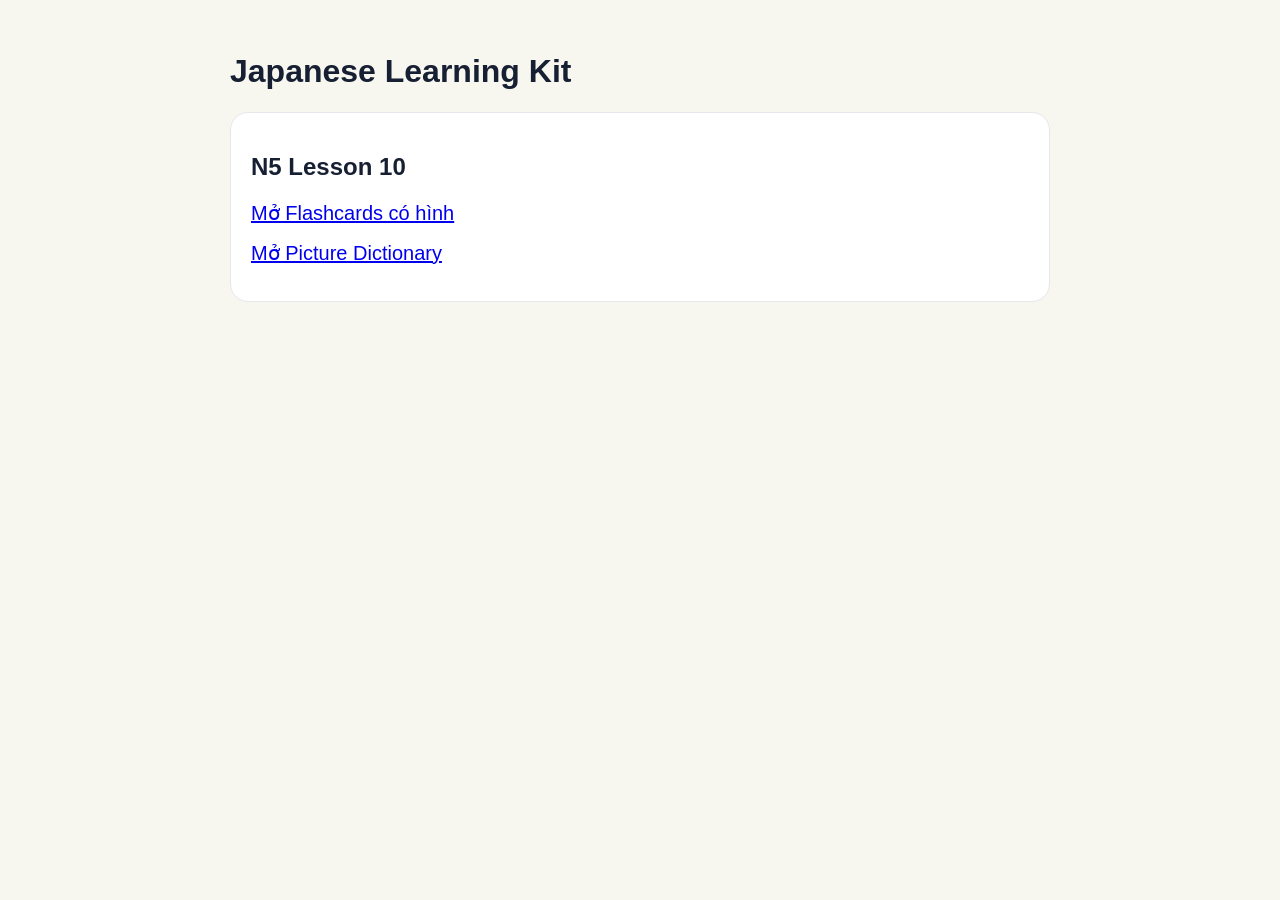
==== index.html @ 524950bf "N5-Lession 10" ====
<!doctype html><html lang="vi"><head><meta charset="utf-8"><meta name="viewport" content="width=device-width, initial-scale=1"><title>Japanese Learning Kit</title><style>body{font-family:-apple-system,BlinkMacSystemFont,"Hiragino Sans",sans-serif;background:#f7f6ef;margin:0;color:#172033}.wrap{max-width:820px;margin:0 auto;padding:32px}.card{background:#fff;border:1px solid #e4e7ec;border-radius:18px;padding:20px;margin:12px 0}a{font-size:20px}</style></head><body><main class="wrap"><h1>Japanese Learning Kit</h1><div class="card"><h2>N5 Lesson 10</h2><p><a href="lessons/lesson10/flashcards.html">Mở Flashcards có hình</a></p><p><a href="lessons/lesson10/picture_dictionary.html">Mở Picture Dictionary</a></p></div></main></body></html>
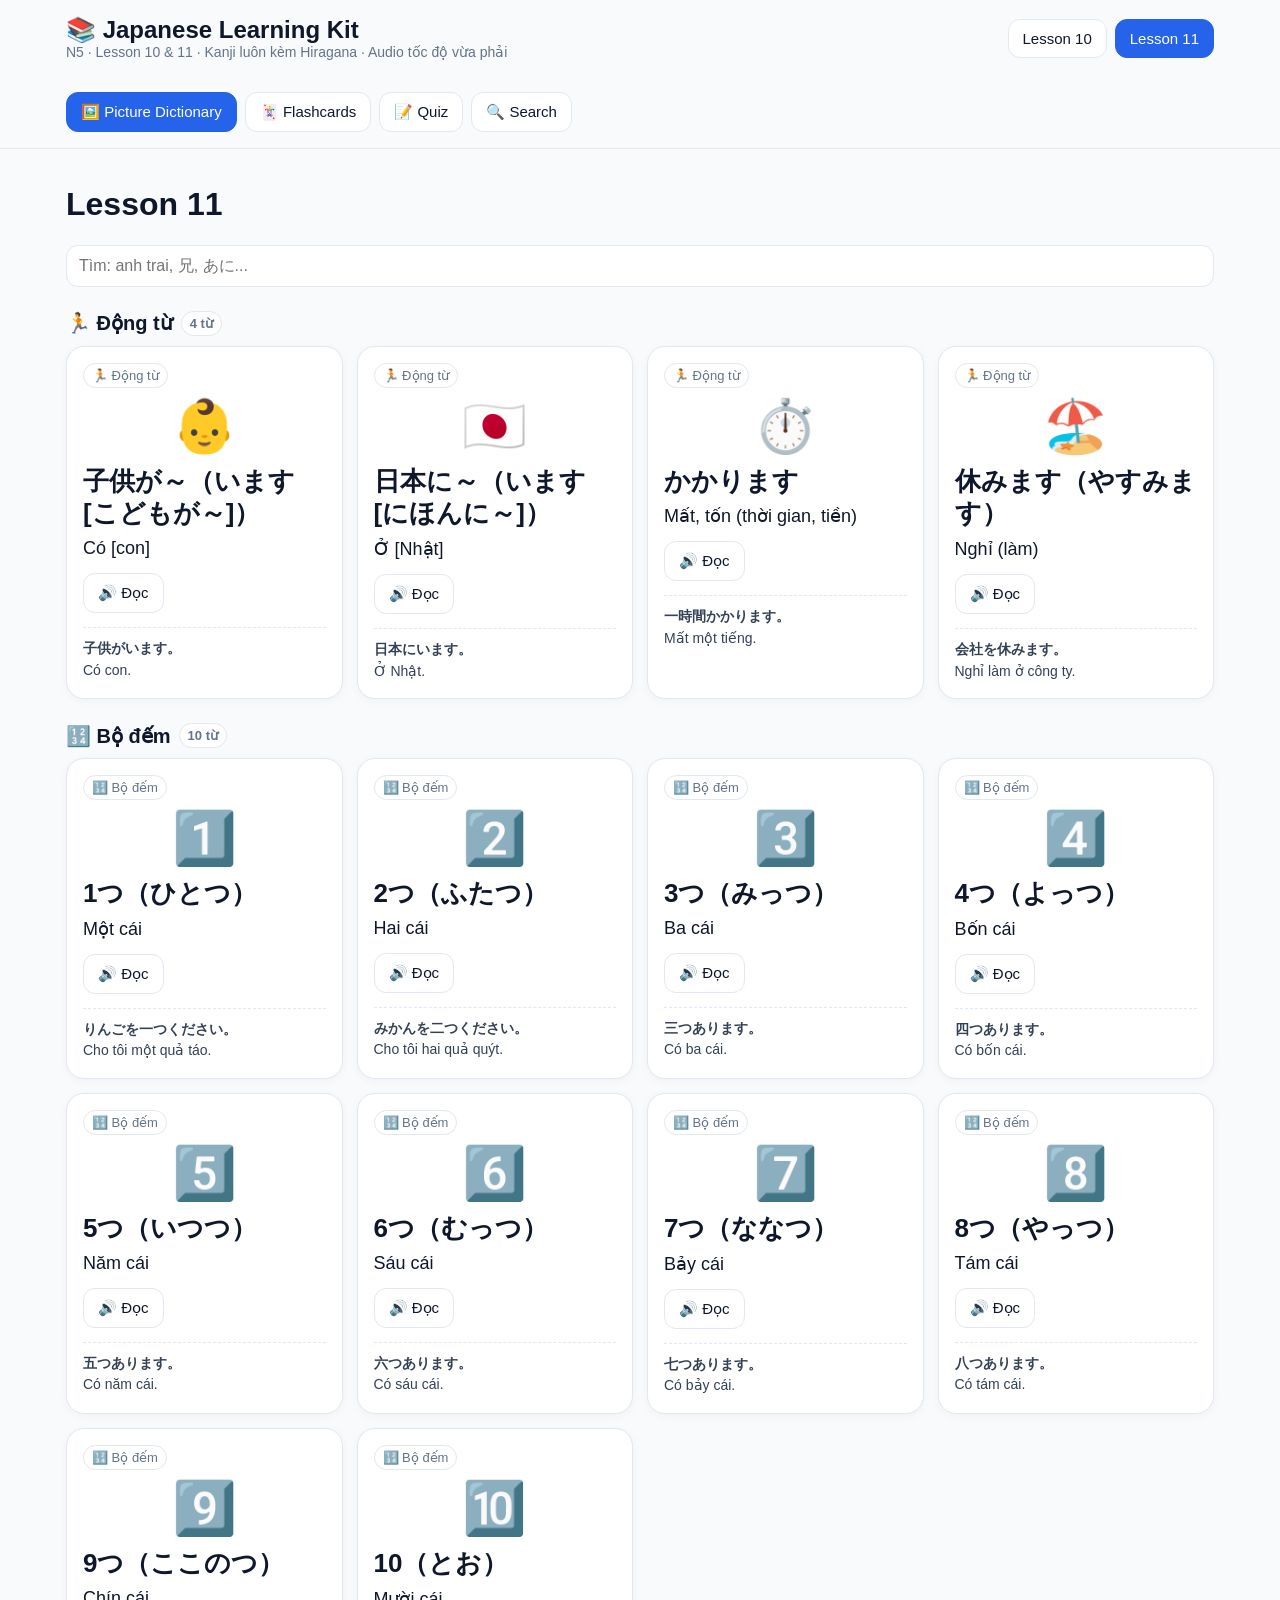
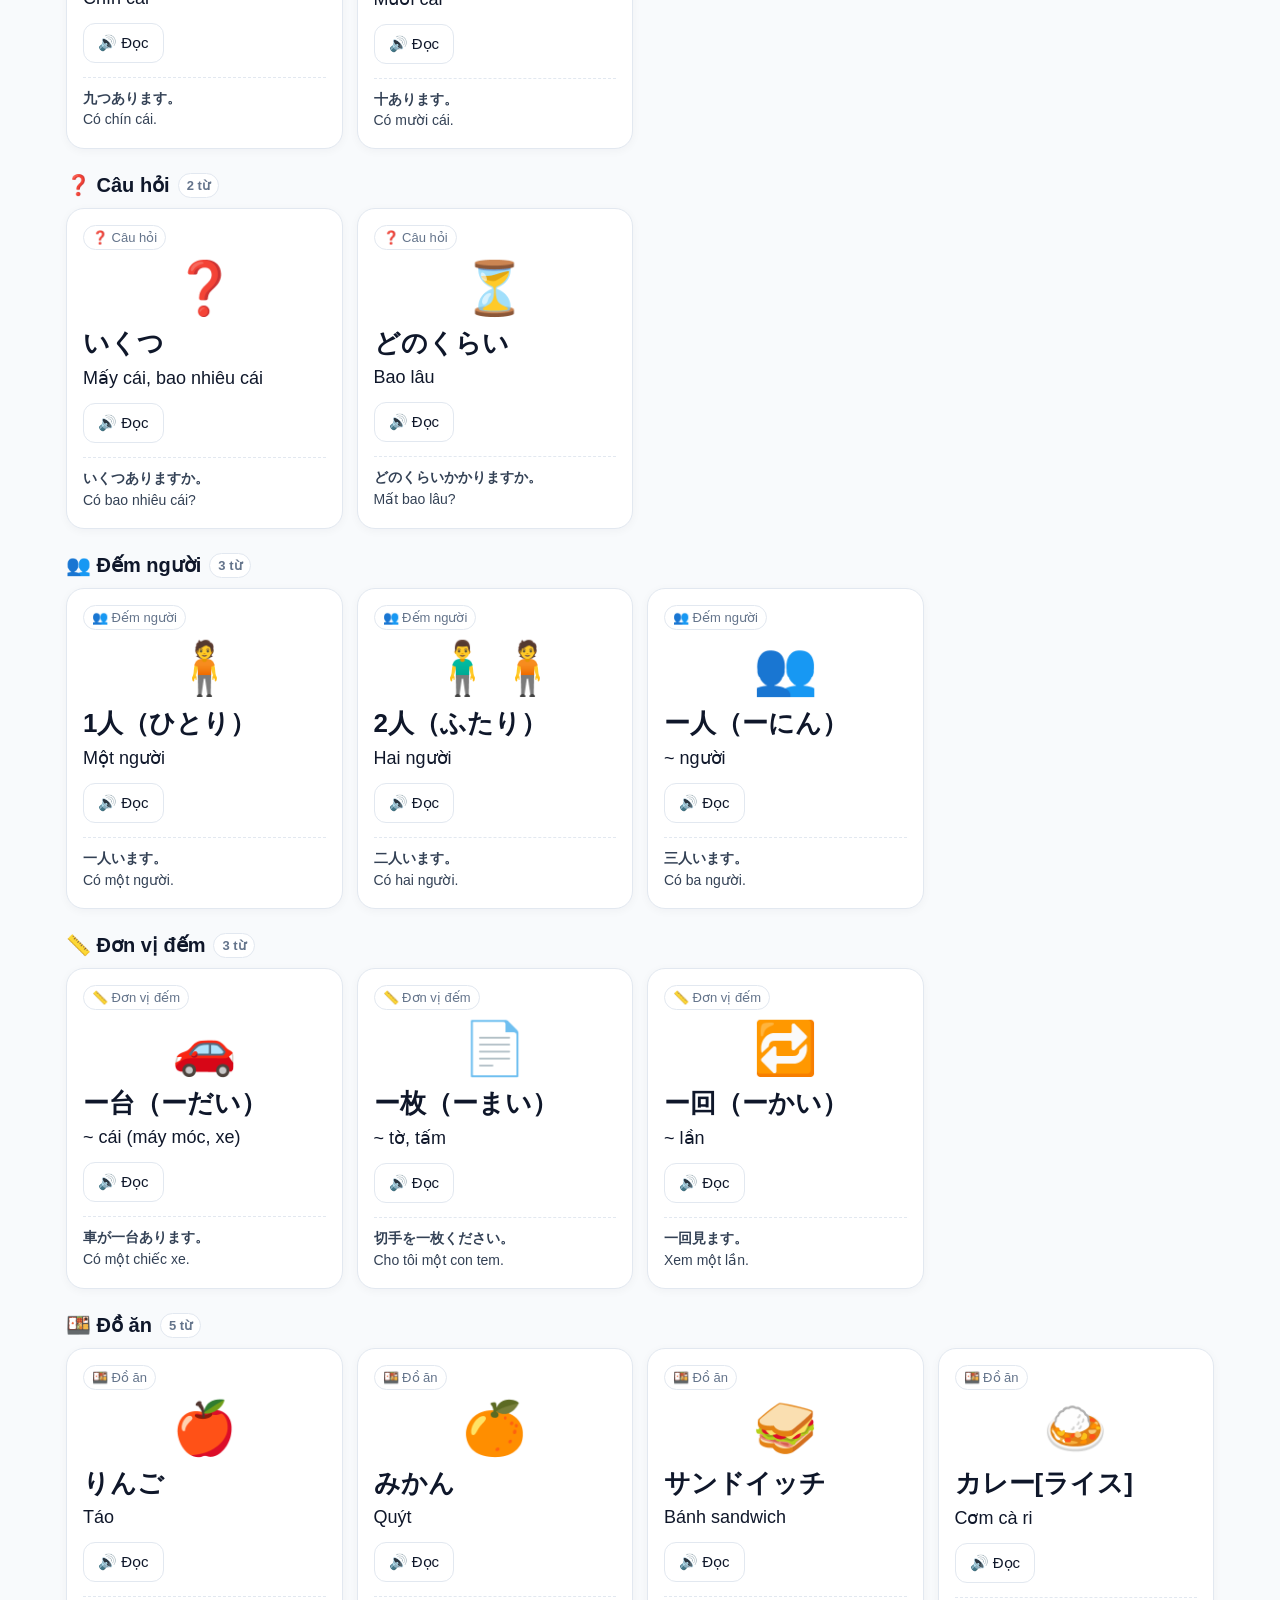
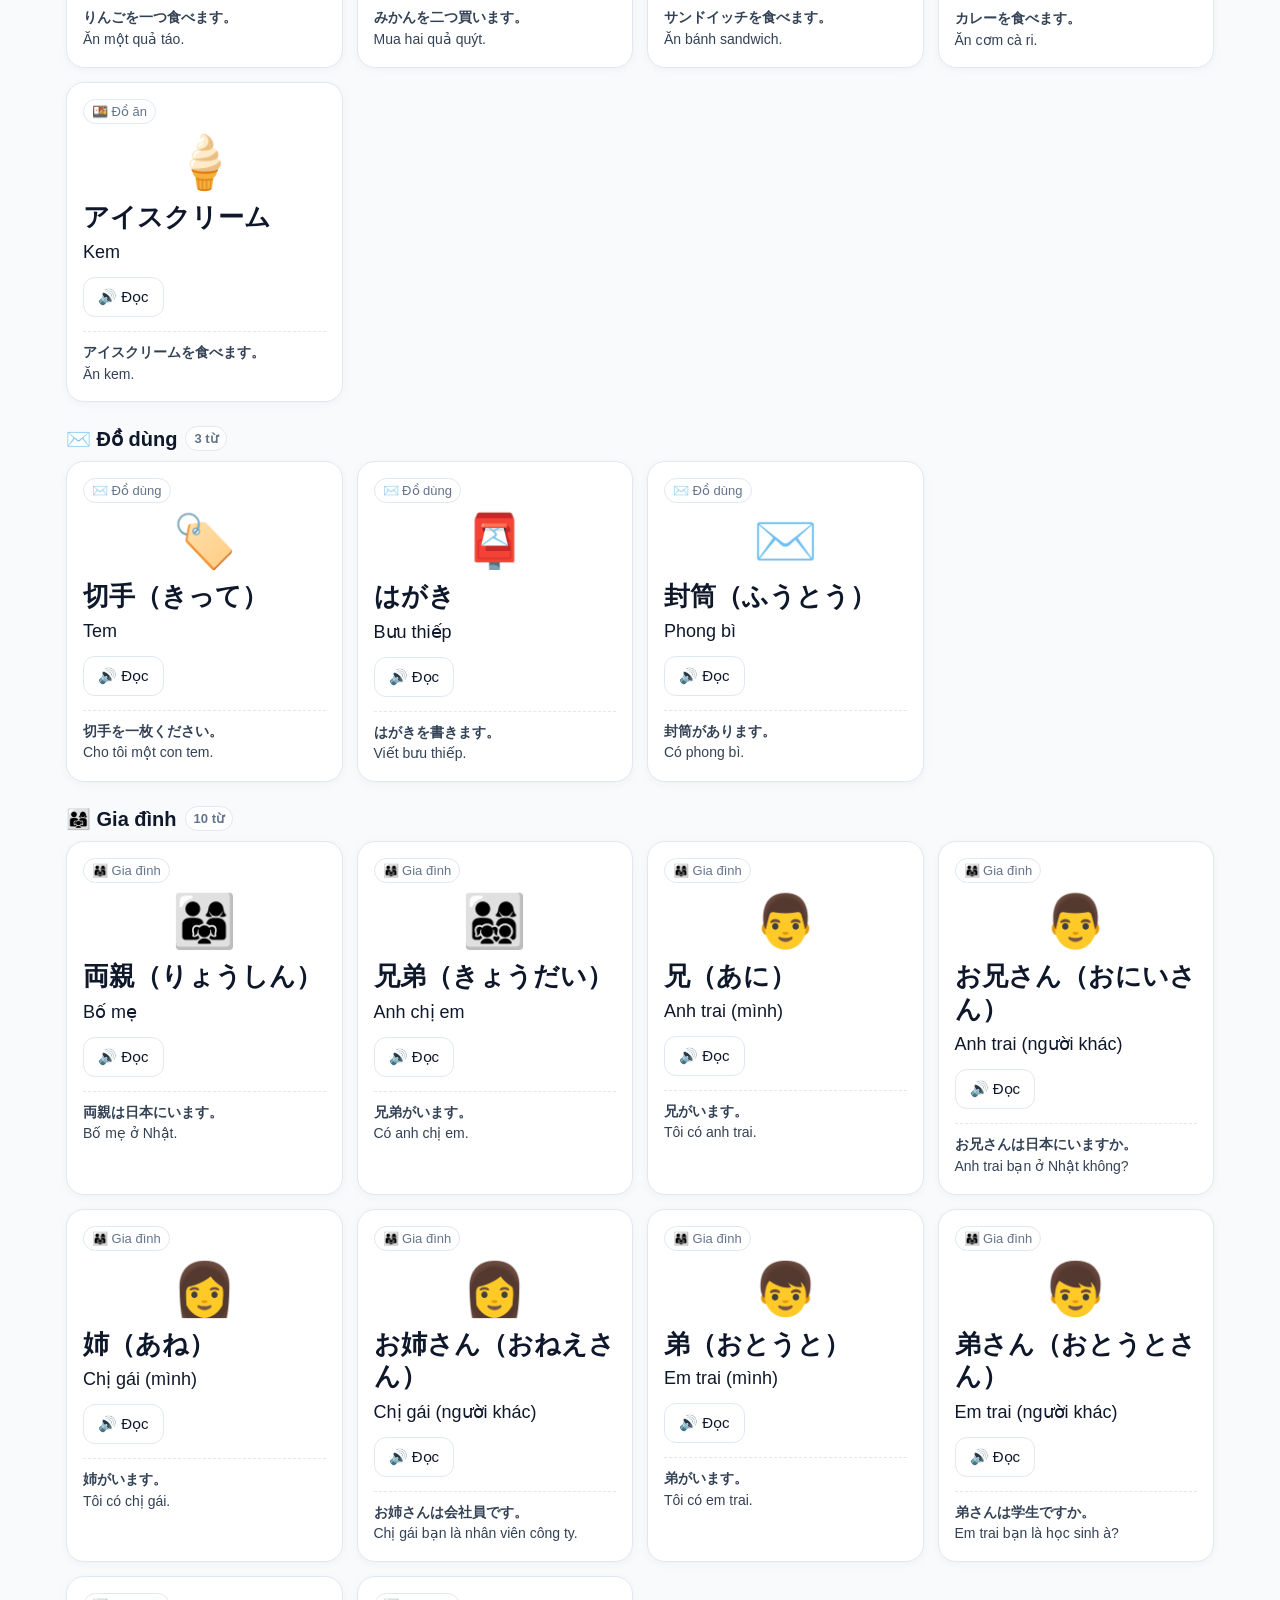
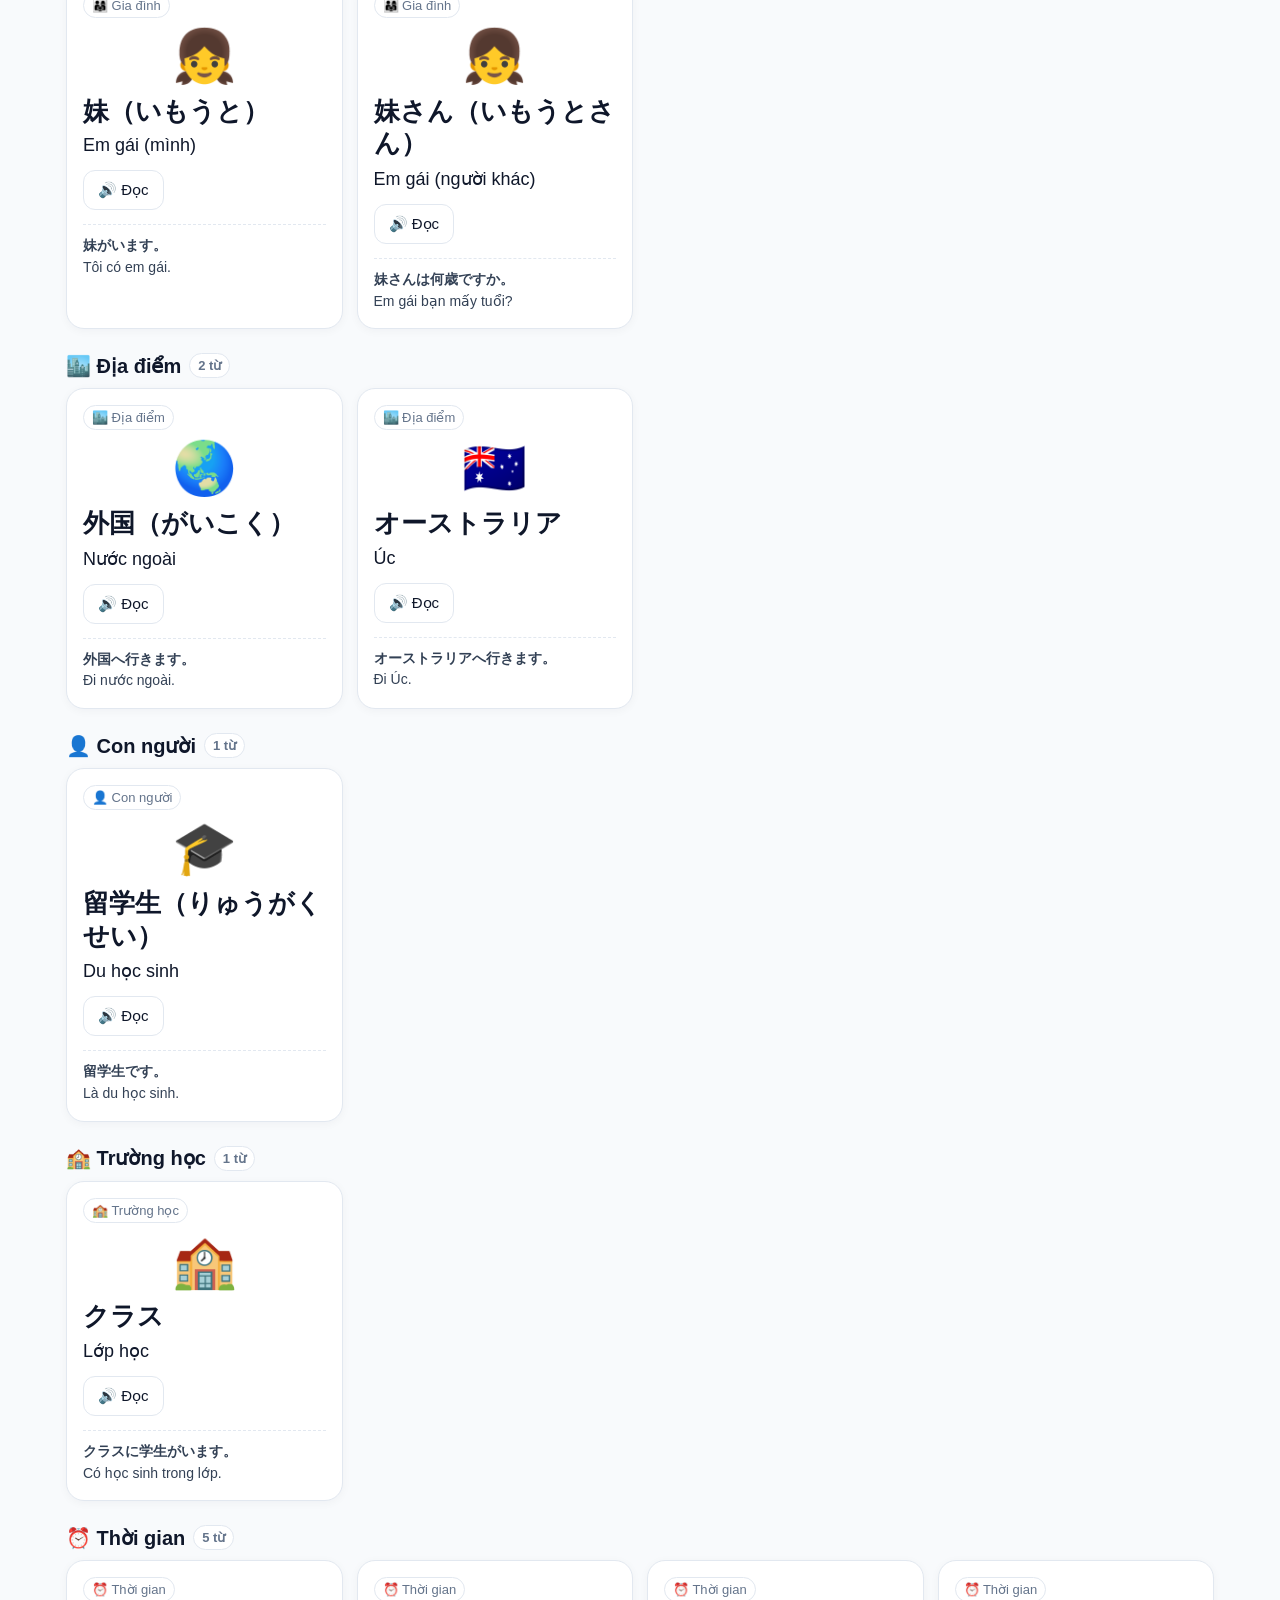
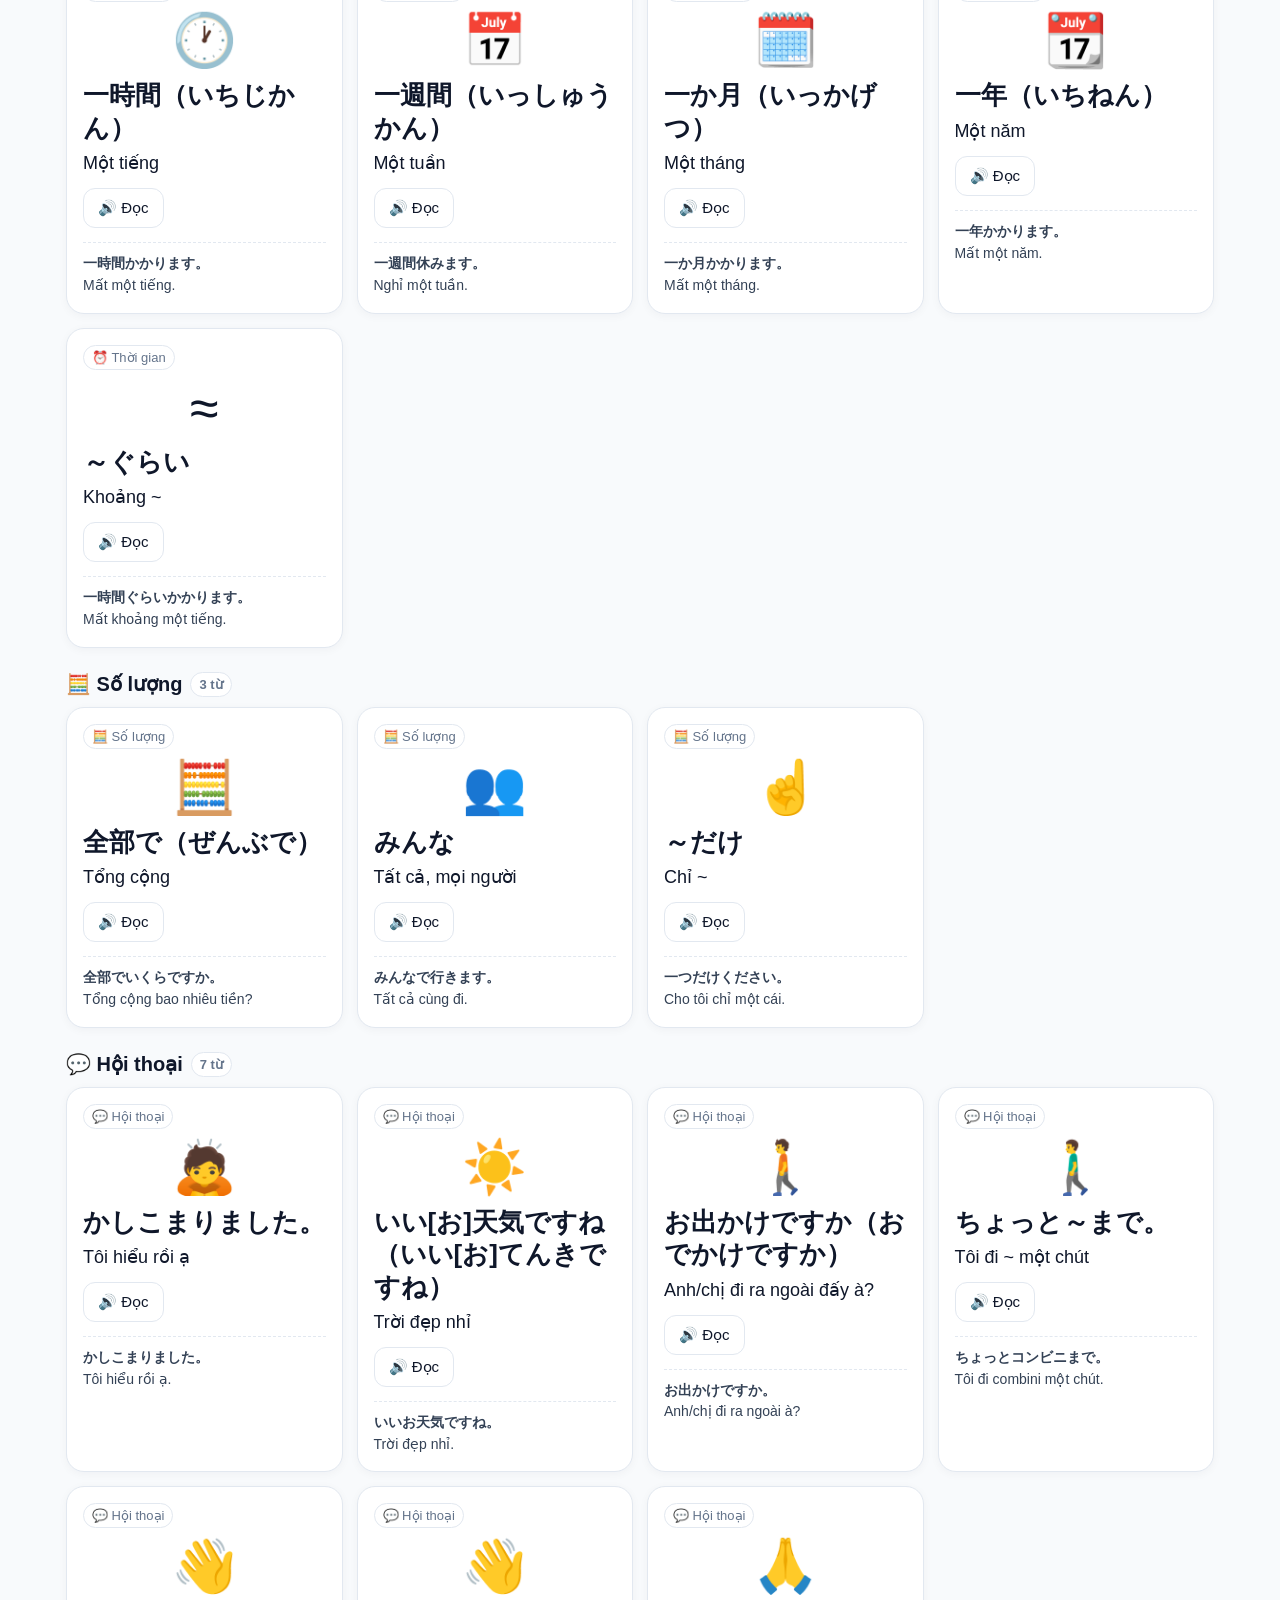
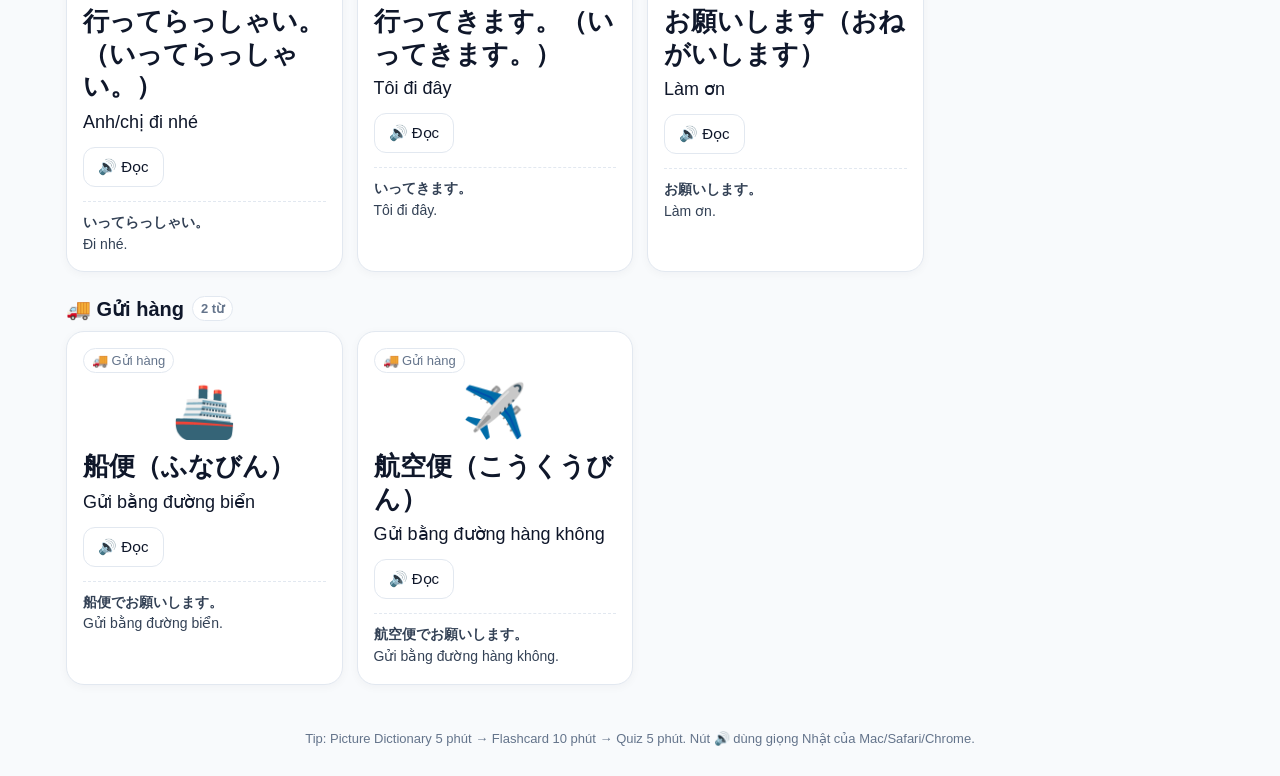
==== commit b2bca231: "N5-Lession 11" ====
--- a/index.html
+++ b/index.html
@@ -1 +1 @@
-<!doctype html><html lang="vi"><head><meta charset="utf-8"><meta name="viewport" content="width=device-width, initial-scale=1"><title>Japanese Learning Kit</title><style>body{font-family:-apple-system,BlinkMacSystemFont,"Hiragino Sans",sans-serif;background:#f7f6ef;margin:0;color:#172033}.wrap{max-width:820px;margin:0 auto;padding:32px}.card{background:#fff;border:1px solid #e4e7ec;border-radius:18px;padding:20px;margin:12px 0}a{font-size:20px}</style></head><body><main class="wrap"><h1>Japanese Learning Kit</h1><div class="card"><h2>N5 Lesson 10</h2><p><a href="lessons/lesson10/flashcards.html">Mở Flashcards có hình</a></p><p><a href="lessons/lesson10/picture_dictionary.html">Mở Picture Dictionary</a></p></div></main></body></html>+<!doctype html><html lang="vi"><head><meta charset="utf-8"><meta name="viewport" content="width=device-width,initial-scale=1"><title>Japanese Learning Kit</title><link rel="stylesheet" href="assets/app.css"></head><body><header><div class="wrap top"><div><div class="brand">📚 Japanese Learning Kit</div><div class="sub">N5 · Lesson 10 & 11 · Kanji luôn kèm Hiragana · Audio tốc độ vừa phải</div></div><nav class="nav"><button data-lesson="10">Lesson 10</button><button data-lesson="11" class="active">Lesson 11</button></nav></div><div class="wrap nav"><button data-mode="picture" class="active">🖼️ Picture Dictionary</button><button data-mode="flash">🃏 Flashcards</button><button data-mode="quiz">📝 Quiz</button><button data-mode="search">🔍 Search</button></div></header><main class="wrap"><h1 id="title">Lesson 11</h1><div id="app"></div></main><footer>Tip: Picture Dictionary 5 phút → Flashcard 10 phút → Quiz 5 phút. Nút 🔊 dùng giọng Nhật của Mac/Safari/Chrome.</footer><script src="data/lessons.js"></script><script src="assets/app.js"></script></body></html>
--- a/assets/app.css
+++ b/assets/app.css
@@ -0,0 +1 @@
+:root{--bg:#f8fafc;--card:#fff;--text:#0f172a;--muted:#64748b;--line:#e2e8f0;--accent:#2563eb;--good:#16a34a;--bad:#dc2626}*{box-sizing:border-box}body{margin:0;background:var(--bg);color:var(--text);font-family:-apple-system,BlinkMacSystemFont,"Segoe UI","Hiragino Sans","Yu Gothic",Meiryo,sans-serif}header{position:sticky;top:0;z-index:10;background:rgba(248,250,252,.94);backdrop-filter:blur(10px);border-bottom:1px solid var(--line)}.wrap{max-width:1180px;margin:0 auto;padding:16px}.top{display:flex;gap:12px;align-items:center;justify-content:space-between;flex-wrap:wrap}.brand{font-weight:800;font-size:24px}.sub{color:var(--muted);font-size:14px}.nav{display:flex;gap:8px;flex-wrap:wrap}button,.btn{border:1px solid var(--line);background:var(--card);border-radius:12px;padding:10px 14px;font-size:15px;cursor:pointer;text-decoration:none;color:var(--text)}button.active,.btn.active{background:var(--accent);color:white;border-color:var(--accent)}.grid{display:grid;grid-template-columns:repeat(auto-fill,minmax(220px,1fr));gap:14px}.card{background:var(--card);border:1px solid var(--line);border-radius:18px;padding:16px;box-shadow:0 2px 10px rgba(15,23,42,.04)}.word{font-size:26px;font-weight:800;line-height:1.25}.meaning{font-size:18px;margin-top:8px}.icon{font-size:52px;text-align:center;margin:8px 0}.example{border-top:1px dashed var(--line);margin-top:12px;padding-top:10px;color:#334155;font-size:14px;line-height:1.55}.category-title{margin:24px 0 10px;font-size:20px;font-weight:800;display:flex;align-items:center;gap:8px}.controls{display:flex;gap:8px;flex-wrap:wrap;margin:14px 0}.search{flex:1;min-width:220px;border:1px solid var(--line);border-radius:12px;padding:11px 12px;font-size:16px}.flash{max-width:680px;margin:20px auto}.flash .icon{font-size:92px}.flash .word{font-size:42px;text-align:center}.flash .meaning{text-align:center;font-size:24px}.progress{height:10px;background:#e2e8f0;border-radius:999px;overflow:hidden}.bar{height:100%;background:var(--accent);width:0%}.quizbox{max-width:760px;margin:16px auto}.choices{display:grid;gap:10px}.choice{text-align:left}.choice.correct{border-color:var(--good);background:#dcfce7}.choice.wrong{border-color:var(--bad);background:#fee2e2}.badge{display:inline-flex;align-items:center;border:1px solid var(--line);padding:4px 8px;border-radius:999px;color:var(--muted);font-size:13px;background:white}footer{color:var(--muted);font-size:13px;text-align:center;padding:30px}@media(max-width:600px){.brand{font-size:20px}.word{font-size:23px}.wrap{padding:12px}.grid{grid-template-columns:1fr 1fr;gap:10px}.card{padding:12px}.icon{font-size:42px}.flash .word{font-size:34px}}
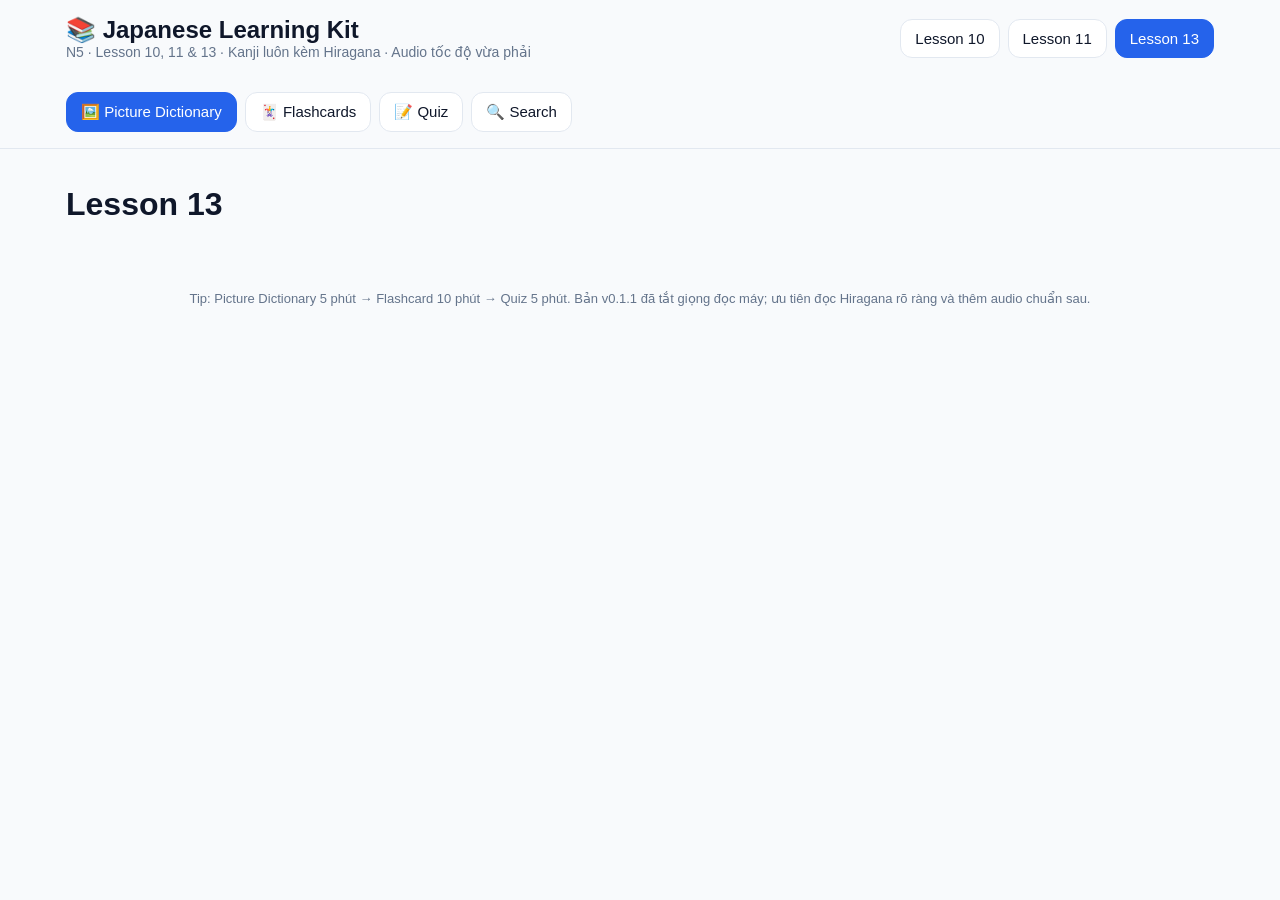
==== commit 505f5c83: "Les 13" ====
--- a/index.html
+++ b/index.html
@@ -1 +1 @@
-<!doctype html><html lang="vi"><head><meta charset="utf-8"><meta name="viewport" content="width=device-width,initial-scale=1"><title>Japanese Learning Kit</title><link rel="stylesheet" href="assets/app.css"></head><body><header><div class="wrap top"><div><div class="brand">📚 Japanese Learning Kit</div><div class="sub">N5 · Lesson 10 & 11 · Kanji luôn kèm Hiragana · Audio tốc độ vừa phải</div></div><nav class="nav"><button data-lesson="10">Lesson 10</button><button data-lesson="11" class="active">Lesson 11</button></nav></div><div class="wrap nav"><button data-mode="picture" class="active">🖼️ Picture Dictionary</button><button data-mode="flash">🃏 Flashcards</button><button data-mode="quiz">📝 Quiz</button><button data-mode="search">🔍 Search</button></div></header><main class="wrap"><h1 id="title">Lesson 11</h1><div id="app"></div></main><footer>Tip: Picture Dictionary 5 phút → Flashcard 10 phút → Quiz 5 phút. Nút 🔊 dùng giọng Nhật của Mac/Safari/Chrome.</footer><script src="data/lessons.js"></script><script src="assets/app.js"></script></body></html>+<!doctype html><html lang="vi"><head><meta charset="utf-8"><meta name="viewport" content="width=device-width,initial-scale=1"><title>Japanese Learning Kit</title><link rel="stylesheet" href="assets/app.css"></head><body><header><div class="wrap top"><div><div class="brand">📚 Japanese Learning Kit</div><div class="sub">N5 · Lesson 10, 11 & 13 · Kanji luôn kèm Hiragana · Audio tốc độ vừa phải</div></div><nav class="nav"><button data-lesson="10">Lesson 10</button><button data-lesson="11">Lesson 11</button><button data-lesson="13" class="active">Lesson 13</button></nav></div><div class="wrap nav"><button data-mode="picture" class="active">🖼️ Picture Dictionary</button><button data-mode="flash">🃏 Flashcards</button><button data-mode="quiz">📝 Quiz</button><button data-mode="search">🔍 Search</button></div></header><main class="wrap"><h1 id="title">Lesson 13</h1><div id="app"></div></main><footer>Tip: Picture Dictionary 5 phút → Flashcard 10 phút → Quiz 5 phút. Bản v0.1.1 đã tắt giọng đọc máy; ưu tiên đọc Hiragana rõ ràng và thêm audio chuẩn sau.</footer><script src="data/lessons.js"></script><script src="assets/app.js"></script></body></html>
--- a/assets/app.css
+++ b/assets/app.css
@@ -1 +1,2 @@
-:root{--bg:#f8fafc;--card:#fff;--text:#0f172a;--muted:#64748b;--line:#e2e8f0;--accent:#2563eb;--good:#16a34a;--bad:#dc2626}*{box-sizing:border-box}body{margin:0;background:var(--bg);color:var(--text);font-family:-apple-system,BlinkMacSystemFont,"Segoe UI","Hiragino Sans","Yu Gothic",Meiryo,sans-serif}header{position:sticky;top:0;z-index:10;background:rgba(248,250,252,.94);backdrop-filter:blur(10px);border-bottom:1px solid var(--line)}.wrap{max-width:1180px;margin:0 auto;padding:16px}.top{display:flex;gap:12px;align-items:center;justify-content:space-between;flex-wrap:wrap}.brand{font-weight:800;font-size:24px}.sub{color:var(--muted);font-size:14px}.nav{display:flex;gap:8px;flex-wrap:wrap}button,.btn{border:1px solid var(--line);background:var(--card);border-radius:12px;padding:10px 14px;font-size:15px;cursor:pointer;text-decoration:none;color:var(--text)}button.active,.btn.active{background:var(--accent);color:white;border-color:var(--accent)}.grid{display:grid;grid-template-columns:repeat(auto-fill,minmax(220px,1fr));gap:14px}.card{background:var(--card);border:1px solid var(--line);border-radius:18px;padding:16px;box-shadow:0 2px 10px rgba(15,23,42,.04)}.word{font-size:26px;font-weight:800;line-height:1.25}.meaning{font-size:18px;margin-top:8px}.icon{font-size:52px;text-align:center;margin:8px 0}.example{border-top:1px dashed var(--line);margin-top:12px;padding-top:10px;color:#334155;font-size:14px;line-height:1.55}.category-title{margin:24px 0 10px;font-size:20px;font-weight:800;display:flex;align-items:center;gap:8px}.controls{display:flex;gap:8px;flex-wrap:wrap;margin:14px 0}.search{flex:1;min-width:220px;border:1px solid var(--line);border-radius:12px;padding:11px 12px;font-size:16px}.flash{max-width:680px;margin:20px auto}.flash .icon{font-size:92px}.flash .word{font-size:42px;text-align:center}.flash .meaning{text-align:center;font-size:24px}.progress{height:10px;background:#e2e8f0;border-radius:999px;overflow:hidden}.bar{height:100%;background:var(--accent);width:0%}.quizbox{max-width:760px;margin:16px auto}.choices{display:grid;gap:10px}.choice{text-align:left}.choice.correct{border-color:var(--good);background:#dcfce7}.choice.wrong{border-color:var(--bad);background:#fee2e2}.badge{display:inline-flex;align-items:center;border:1px solid var(--line);padding:4px 8px;border-radius:999px;color:var(--muted);font-size:13px;background:white}footer{color:var(--muted);font-size:13px;text-align:center;padding:30px}@media(max-width:600px){.brand{font-size:20px}.word{font-size:23px}.wrap{padding:12px}.grid{grid-template-columns:1fr 1fr;gap:10px}.card{padding:12px}.icon{font-size:42px}.flash .word{font-size:34px}}+:root{--bg:#f8fafc;--card:#fff;--text:#0f172a;--muted:#64748b;--line:#e2e8f0;--accent:#2563eb;--good:#16a34a;--bad:#dc2626}*{box-sizing:border-box}body{margin:0;background:var(--bg);color:var(--text);font-family:-apple-system,BlinkMacSystemFont,"Segoe UI","Hiragino Sans","Yu Gothic",Meiryo,sans-serif}header{position:sticky;top:0;z-index:10;background:rgba(248,250,252,.94);backdrop-filter:blur(10px);border-bottom:1px solid var(--line)}.wrap{max-width:1180px;margin:0 auto;padding:16px}.top{display:flex;gap:12px;align-items:center;justify-content:space-between;flex-wrap:wrap}.brand{font-weight:800;font-size:24px}.sub{color:var(--muted);font-size:14px}.nav{display:flex;gap:8px;flex-wrap:wrap}button,.btn{border:1px solid var(--line);background:var(--card);border-radius:12px;padding:10px 14px;font-size:15px;cursor:pointer;text-decoration:none;color:var(--text)}button.active,.btn.active{background:var(--accent);color:white;border-color:var(--accent)}.grid{display:grid;grid-template-columns:repeat(auto-fill,minmax(220px,1fr));gap:14px}.card{background:var(--card);border:1px solid var(--line);border-radius:18px;padding:16px;box-shadow:0 2px 10px rgba(15,23,42,.04)}.word{font-size:26px;font-weight:800;line-height:1.25}.meaning{font-size:18px;margin-top:8px}.icon{font-size:52px;text-align:center;margin:8px 0}.example{border-top:1px dashed var(--line);margin-top:12px;padding-top:10px;color:#334155;font-size:14px;line-height:1.55}.category-title{margin:24px 0 10px;font-size:20px;font-weight:800;display:flex;align-items:center;gap:8px}.controls{display:flex;gap:8px;flex-wrap:wrap;margin:14px 0}.search{flex:1;min-width:220px;border:1px solid var(--line);border-radius:12px;padding:11px 12px;font-size:16px}.flash{max-width:680px;margin:20px auto}.flash .icon{font-size:92px}.flash .word{font-size:42px;text-align:center}.flash .meaning{text-align:center;font-size:24px}.progress{height:10px;background:#e2e8f0;border-radius:999px;overflow:hidden}.bar{height:100%;background:var(--accent);width:0%}.quizbox{max-width:760px;margin:16px auto}.choices{display:grid;gap:10px}.choice{text-align:left}.choice.correct{border-color:var(--good);background:#dcfce7}.choice.wrong{border-color:var(--bad);background:#fee2e2}.badge{display:inline-flex;align-items:center;border:1px solid var(--line);padding:4px 8px;border-radius:999px;color:var(--muted);font-size:13px;background:white}footer{color:var(--muted);font-size:13px;text-align:center;padding:30px}@media(max-width:600px){.brand{font-size:20px}.word{font-size:23px}.wrap{padding:12px}.grid{grid-template-columns:1fr 1fr;gap:10px}.card{padding:12px}.icon{font-size:42px}.flash .word{font-size:34px}}
+.note{background:#fff7ed;border:1px solid #fed7aa;border-radius:16px;padding:12px 14px;margin:12px 0;color:#7c2d12}.reading{font-size:1rem;color:#334155;font-weight:700}
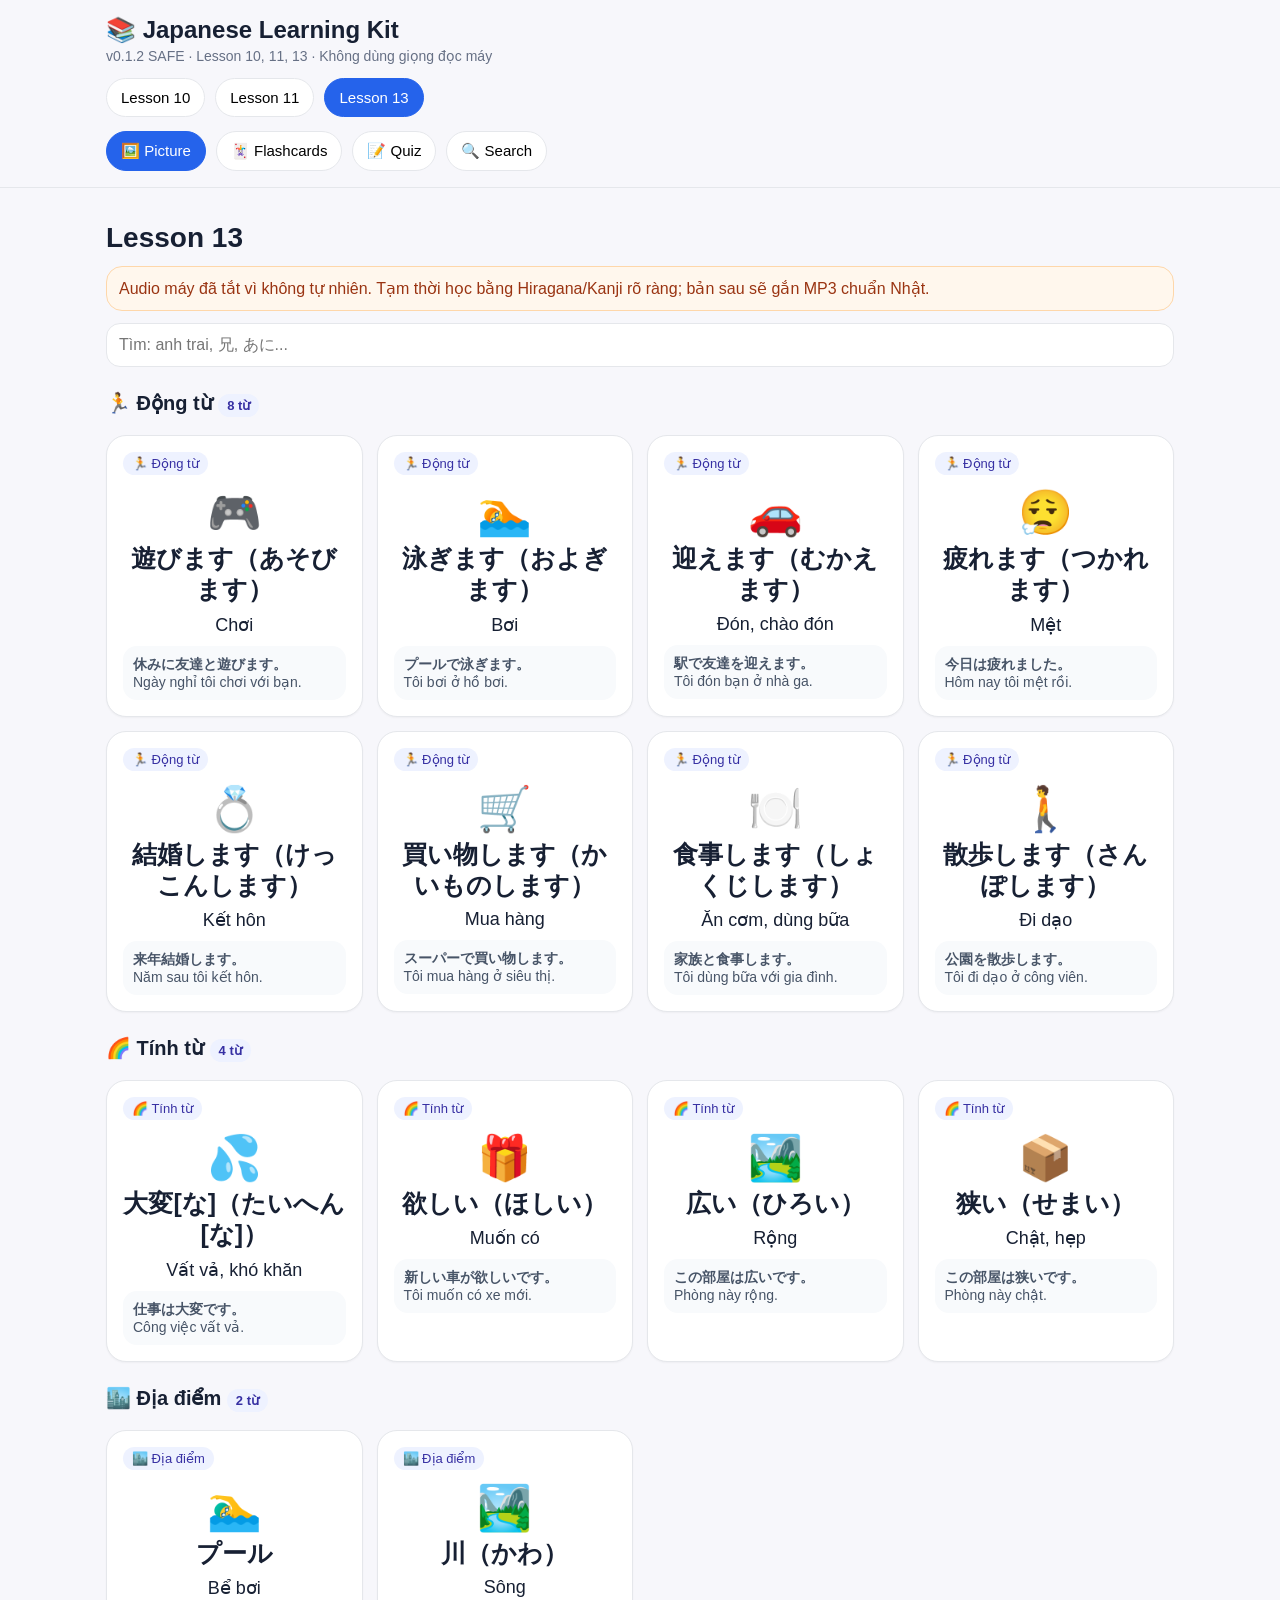
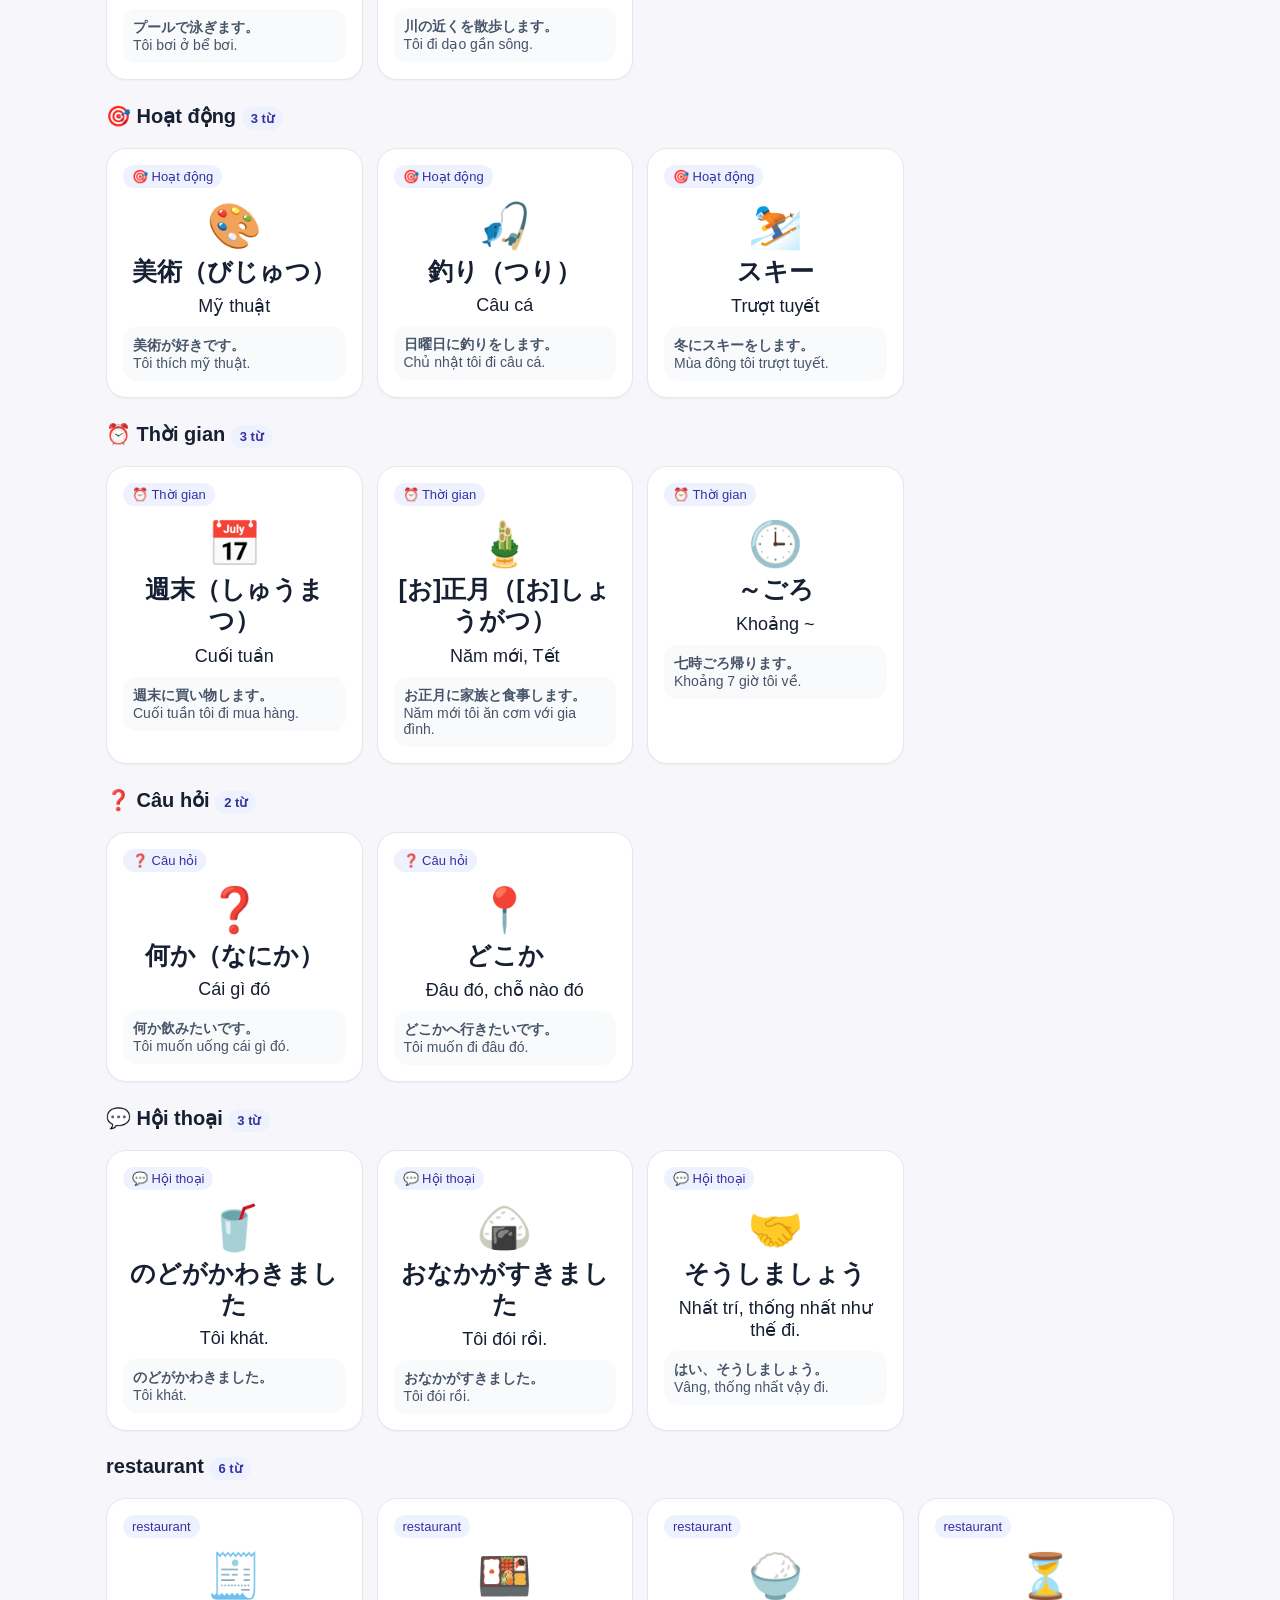
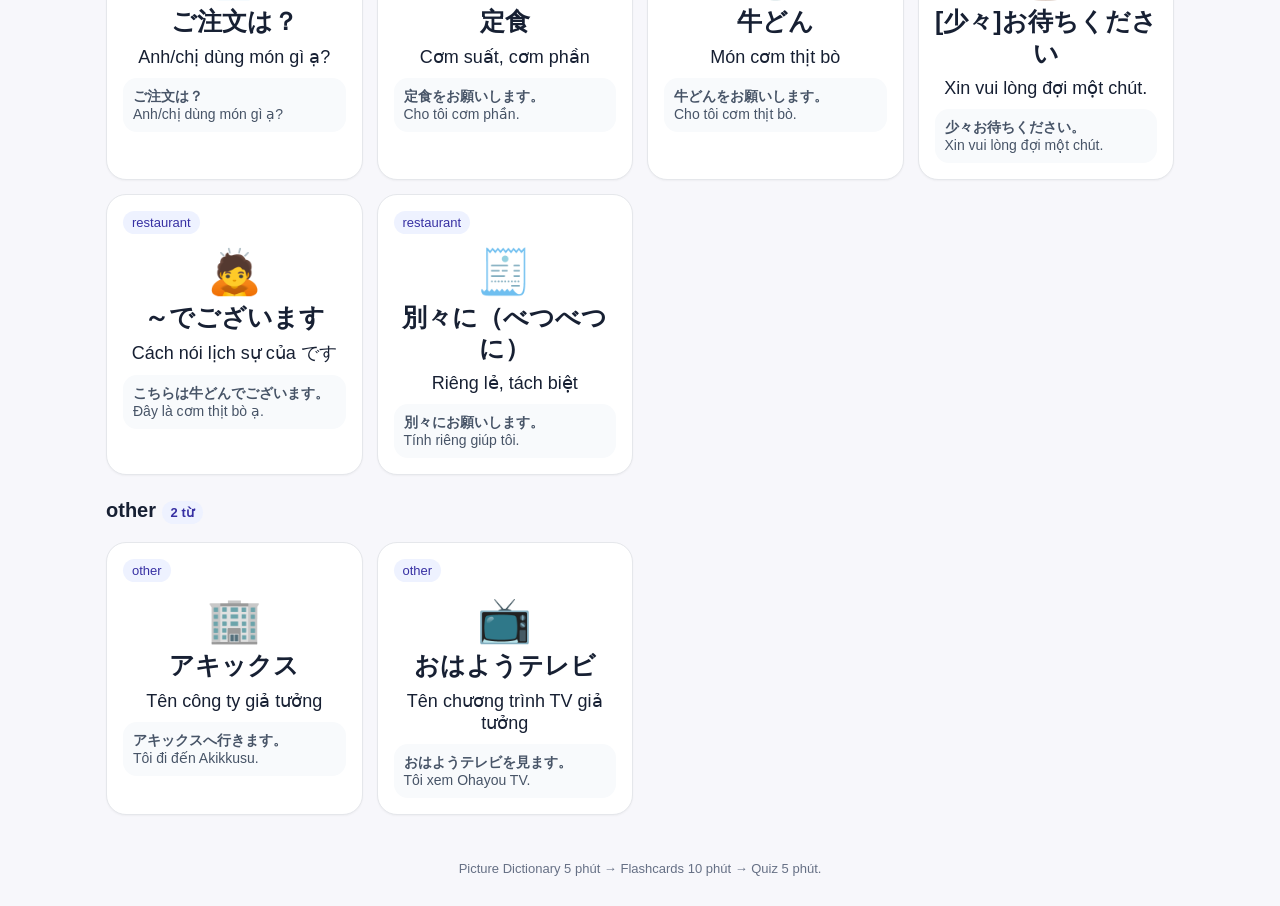
==== commit 42ceb548: "Les 13- Update" ====
--- a/index.html
+++ b/index.html
@@ -1 +1,37 @@
-<!doctype html><html lang="vi"><head><meta charset="utf-8"><meta name="viewport" content="width=device-width,initial-scale=1"><title>Japanese Learning Kit</title><link rel="stylesheet" href="assets/app.css"></head><body><header><div class="wrap top"><div><div class="brand">📚 Japanese Learning Kit</div><div class="sub">N5 · Lesson 10, 11 & 13 · Kanji luôn kèm Hiragana · Audio tốc độ vừa phải</div></div><nav class="nav"><button data-lesson="10">Lesson 10</button><button data-lesson="11">Lesson 11</button><button data-lesson="13" class="active">Lesson 13</button></nav></div><div class="wrap nav"><button data-mode="picture" class="active">🖼️ Picture Dictionary</button><button data-mode="flash">🃏 Flashcards</button><button data-mode="quiz">📝 Quiz</button><button data-mode="search">🔍 Search</button></div></header><main class="wrap"><h1 id="title">Lesson 13</h1><div id="app"></div></main><footer>Tip: Picture Dictionary 5 phút → Flashcard 10 phút → Quiz 5 phút. Bản v0.1.1 đã tắt giọng đọc máy; ưu tiên đọc Hiragana rõ ràng và thêm audio chuẩn sau.</footer><script src="data/lessons.js"></script><script src="assets/app.js"></script></body></html>+<!doctype html>
+<html lang="vi">
+<head>
+<meta charset="utf-8">
+<meta name="viewport" content="width=device-width,initial-scale=1">
+<title>Japanese Learning Kit v0.1.2</title>
+<style>
+:root{--bg:#f7f7fb;--card:#fff;--text:#172033;--muted:#667085;--line:#e5e7eb;--accent:#2563eb;--good:#16a34a;--bad:#dc2626}
+*{box-sizing:border-box}body{margin:0;background:var(--bg);color:var(--text);font-family:-apple-system,BlinkMacSystemFont,"Segoe UI",sans-serif}.wrap{max-width:1100px;margin:0 auto;padding:16px}header{position:sticky;top:0;background:rgba(247,247,251,.96);border-bottom:1px solid var(--line);z-index:10;backdrop-filter:blur(8px)}.brand{font-size:24px;font-weight:800}.sub{color:var(--muted);font-size:14px;margin-top:4px}.row{display:flex;gap:10px;flex-wrap:wrap;align-items:center}button{border:1px solid var(--line);background:#fff;border-radius:999px;padding:10px 14px;font-size:15px;cursor:pointer}button.active{background:var(--accent);color:#fff;border-color:var(--accent)}button:hover{filter:brightness(.98)}h1{font-size:28px;margin:18px 0 10px}.tabs{margin-top:14px}.notice{background:#fff7ed;border:1px solid #fed7aa;border-radius:16px;padding:12px;margin:12px 0;color:#9a3412}.grid{display:grid;grid-template-columns:repeat(auto-fill,minmax(210px,1fr));gap:14px}.card{background:var(--card);border:1px solid var(--line);border-radius:20px;padding:16px;box-shadow:0 1px 2px rgba(0,0,0,.04)}.badge{display:inline-block;background:#eef2ff;border-radius:999px;padding:4px 9px;color:#3730a3;font-size:13px;margin-bottom:8px}.icon{font-size:44px;text-align:center;margin:4px 0}.word{font-size:25px;font-weight:800;text-align:center;line-height:1.25}.meaning{font-size:18px;text-align:center;margin-top:8px}.example{background:#f8fafc;border-radius:14px;padding:10px;margin-top:10px;color:#475467;font-size:14px}.category-title{font-size:20px;font-weight:800;margin:24px 0 10px}.search{width:100%;border:1px solid var(--line);border-radius:14px;padding:12px;font-size:16px;background:#fff}.flash{max-width:520px;margin:20px auto;text-align:center}.progress{height:10px;background:#e5e7eb;border-radius:99px;overflow:hidden;margin-bottom:12px}.bar{height:100%;background:var(--accent)}.choices{display:grid;gap:10px;margin-top:14px}.choice{border-radius:14px;width:100%}.correct{background:#dcfce7!important;border-color:var(--good)!important}.wrong{background:#fee2e2!important;border-color:var(--bad)!important}footer{color:var(--muted);font-size:13px;text-align:center;padding:30px 0}@media(max-width:640px){.brand{font-size:20px}button{padding:9px 11px}.word{font-size:22px}}
+</style>
+</head>
+<body>
+<header><div class="wrap"><div class="brand">📚 Japanese Learning Kit</div><div class="sub">v0.1.2 SAFE · Lesson 10, 11, 13 · Không dùng giọng đọc máy</div><div class="row tabs" id="lessonButtons"></div><div class="row tabs" id="modeButtons"></div></div></header>
+<main class="wrap"><h1 id="title"></h1><div class="notice">Audio máy đã tắt vì không tự nhiên. Tạm thời học bằng Hiragana/Kanji rõ ràng; bản sau sẽ gắn MP3 chuẩn Nhật.</div><div id="app"></div></main><footer>Picture Dictionary 5 phút → Flashcards 10 phút → Quiz 5 phút.</footer>
+<script>
+const LESSONS = {"10": [{"id": "l10_001", "lesson": "10", "hiragana": "あります", "kanji": "", "vietnamese": "Có, ở (đồ vật)", "category": "grammar", "icon": "📦", "example_jp": "あります。", "example_vi": "Có."}, {"id": "l10_002", "lesson": "10", "hiragana": "います", "kanji": "", "vietnamese": "Có, ở (người/động vật)", "category": "grammar", "icon": "👤", "example_jp": "います。", "example_vi": "Có."}, {"id": "l10_003", "lesson": "10", "hiragana": "いろいろ[な]", "kanji": "色々", "vietnamese": "Nhiều, đa dạng", "category": "adjective", "icon": "🌈", "example_jp": "いろいろなものがあります。", "example_vi": "Có nhiều đồ vật."}, {"id": "l10_004", "lesson": "10", "hiragana": "おとこのひと", "kanji": "男の人", "vietnamese": "Người đàn ông", "category": "people", "icon": "👨", "example_jp": "男の人がいます。", "example_vi": "Có người đàn ông."}, {"id": "l10_005", "lesson": "10", "hiragana": "おんなのひと", "kanji": "女の人", "vietnamese": "Người đàn bà", "category": "people", "icon": "👩", "example_jp": "女の人がいます。", "example_vi": "Có người đàn bà."}, {"id": "l10_006", "lesson": "10", "hiragana": "おとこのこ", "kanji": "男の子", "vietnamese": "Cậu bé", "category": "people", "icon": "👦", "example_jp": "男の子がいます。", "example_vi": "Có cậu bé."}, {"id": "l10_007", "lesson": "10", "hiragana": "おんなのこ", "kanji": "女の子", "vietnamese": "Cô bé", "category": "people", "icon": "👧", "example_jp": "女の子がいます。", "example_vi": "Có cô bé."}, {"id": "l10_008", "lesson": "10", "hiragana": "いぬ", "kanji": "犬", "vietnamese": "Chó", "category": "animals", "icon": "🐶", "example_jp": "犬がいます。", "example_vi": "Có con chó."}, {"id": "l10_009", "lesson": "10", "hiragana": "ねこ", "kanji": "猫", "vietnamese": "Mèo", "category": "animals", "icon": "🐱", "example_jp": "猫がいます。", "example_vi": "Có con mèo."}, {"id": "l10_010", "lesson": "10", "hiragana": "パンダ", "kanji": "", "vietnamese": "Gấu trúc", "category": "animals", "icon": "🐼", "example_jp": "パンダがいます。", "example_vi": "Có gấu trúc."}, {"id": "l10_011", "lesson": "10", "hiragana": "ぞう", "kanji": "象", "vietnamese": "Voi", "category": "animals", "icon": "🐘", "example_jp": "象がいます。", "example_vi": "Có con voi."}, {"id": "l10_012", "lesson": "10", "hiragana": "き", "kanji": "木", "vietnamese": "Cây, gỗ", "category": "objects", "icon": "🌳", "example_jp": "木があります。", "example_vi": "Có cái cây."}, {"id": "l10_013", "lesson": "10", "hiragana": "もの", "kanji": "物", "vietnamese": "Vật, đồ vật", "category": "objects", "icon": "📦", "example_jp": "物があります。", "example_vi": "Có đồ vật."}, {"id": "l10_014", "lesson": "10", "hiragana": "でんち", "kanji": "電池", "vietnamese": "Pin", "category": "objects", "icon": "🔋", "example_jp": "電池があります。", "example_vi": "Có pin."}, {"id": "l10_015", "lesson": "10", "hiragana": "はこ", "kanji": "箱", "vietnamese": "Hộp", "category": "objects", "icon": "📦", "example_jp": "箱があります。", "example_vi": "Có cái hộp."}, {"id": "l10_016", "lesson": "10", "hiragana": "スイッチ", "kanji": "", "vietnamese": "Công tắc", "category": "objects", "icon": "🔘", "example_jp": "スイッチがあります。", "example_vi": "Có công tắc."}, {"id": "l10_017", "lesson": "10", "hiragana": "れいぞうこ", "kanji": "冷蔵庫", "vietnamese": "Tủ lạnh", "category": "objects", "icon": "🧊", "example_jp": "冷蔵庫があります。", "example_vi": "Có tủ lạnh."}, {"id": "l10_018", "lesson": "10", "hiragana": "テーブル", "kanji": "", "vietnamese": "Bàn", "category": "objects", "icon": "🪑", "example_jp": "テーブルがあります。", "example_vi": "Có cái bàn."}, {"id": "l10_019", "lesson": "10", "hiragana": "ベッド", "kanji": "", "vietnamese": "Giường", "category": "objects", "icon": "🛏️", "example_jp": "ベッドがあります。", "example_vi": "Có cái giường."}, {"id": "l10_020", "lesson": "10", "hiragana": "たな", "kanji": "棚", "vietnamese": "Giá kệ", "category": "objects", "icon": "🗄️", "example_jp": "棚があります。", "example_vi": "Có kệ sách."}, {"id": "l10_021", "lesson": "10", "hiragana": "ドア", "kanji": "", "vietnamese": "Cửa", "category": "objects", "icon": "🚪", "example_jp": "ドアがあります。", "example_vi": "Có cái cửa."}, {"id": "l10_022", "lesson": "10", "hiragana": "まど", "kanji": "窓", "vietnamese": "Cửa sổ", "category": "objects", "icon": "🪟", "example_jp": "窓があります。", "example_vi": "Có cửa sổ."}, {"id": "l10_023", "lesson": "10", "hiragana": "ポスト", "kanji": "", "vietnamese": "Hộp thư", "category": "objects", "icon": "📮", "example_jp": "ポストがあります。", "example_vi": "Có hộp thư."}, {"id": "l10_024", "lesson": "10", "hiragana": "ビル", "kanji": "", "vietnamese": "Tòa nhà", "category": "places", "icon": "🏢", "example_jp": "ビルがあります。", "example_vi": "Có tòa nhà."}, {"id": "l10_025", "lesson": "10", "hiragana": "ATM", "kanji": "", "vietnamese": "Máy ATM", "category": "places", "icon": "🏧", "example_jp": "ATMがあります。", "example_vi": "Có máy ATM."}, {"id": "l10_026", "lesson": "10", "hiragana": "コンビニ", "kanji": "", "vietnamese": "Cửa hàng tiện lợi", "category": "places", "icon": "🏪", "example_jp": "コンビニがあります。", "example_vi": "Có combini."}, {"id": "l10_027", "lesson": "10", "hiragana": "こうえん", "kanji": "公園", "vietnamese": "Công viên", "category": "places", "icon": "🏞️", "example_jp": "公園があります。", "example_vi": "Có công viên."}, {"id": "l10_028", "lesson": "10", "hiragana": "きっさてん", "kanji": "喫茶店", "vietnamese": "Quán cafe", "category": "places", "icon": "☕", "example_jp": "喫茶店があります。", "example_vi": "Có quán cafe."}, {"id": "l10_029", "lesson": "10", "hiragana": "～や", "kanji": "～屋", "vietnamese": "Hiệu ~, cửa hàng ~", "category": "places", "icon": "🏬", "example_jp": "パン屋があります。", "example_vi": "Có tiệm bánh."}, {"id": "l10_030", "lesson": "10", "hiragana": "のりば", "kanji": "乗り場", "vietnamese": "Bến xe, điểm lên xuống xe", "category": "places", "icon": "🚌", "example_jp": "バスの乗り場はどこですか。", "example_vi": "Bến xe buýt ở đâu?"}, {"id": "l10_031", "lesson": "10", "hiragana": "けん", "kanji": "県", "vietnamese": "Tỉnh", "category": "places", "icon": "🗾", "example_jp": "山梨県にいます。", "example_vi": "Tôi ở tỉnh Yamanashi."}, {"id": "l10_032", "lesson": "10", "hiragana": "うえ", "kanji": "上", "vietnamese": "Trên", "category": "position", "icon": "⬆️", "example_jp": "箱の上にあります。", "example_vi": "Ở trên hộp."}, {"id": "l10_033", "lesson": "10", "hiragana": "した", "kanji": "下", "vietnamese": "Dưới", "category": "position", "icon": "⬇️", "example_jp": "箱の下にあります。", "example_vi": "Ở dưới hộp."}, {"id": "l10_034", "lesson": "10", "hiragana": "まえ", "kanji": "前", "vietnamese": "Trước", "category": "position", "icon": "↗️", "example_jp": "駅の前にあります。", "example_vi": "Ở trước nhà ga."}, {"id": "l10_035", "lesson": "10", "hiragana": "うしろ", "kanji": "後ろ", "vietnamese": "Sau", "category": "position", "icon": "↙️", "example_jp": "家の後ろにあります。", "example_vi": "Ở sau nhà."}, {"id": "l10_036", "lesson": "10", "hiragana": "みぎ", "kanji": "右", "vietnamese": "Phải", "category": "position", "icon": "➡️", "example_jp": "右にあります。", "example_vi": "Ở bên phải."}, {"id": "l10_037", "lesson": "10", "hiragana": "ひだり", "kanji": "左", "vietnamese": "Trái", "category": "position", "icon": "⬅️", "example_jp": "左にあります。", "example_vi": "Ở bên trái."}, {"id": "l10_038", "lesson": "10", "hiragana": "なか", "kanji": "中", "vietnamese": "Trong, giữa", "category": "position", "icon": "📥", "example_jp": "箱の中にあります。", "example_vi": "Ở trong hộp."}, {"id": "l10_039", "lesson": "10", "hiragana": "そと", "kanji": "外", "vietnamese": "Ngoài", "category": "position", "icon": "📤", "example_jp": "箱の外にあります。", "example_vi": "Ở ngoài hộp."}, {"id": "l10_040", "lesson": "10", "hiragana": "となり", "kanji": "隣", "vietnamese": "Bên cạnh", "category": "position", "icon": "🏘️", "example_jp": "家の隣にあります。", "example_vi": "Ở bên cạnh nhà."}, {"id": "l10_041", "lesson": "10", "hiragana": "ちかく", "kanji": "近く", "vietnamese": "Gần", "category": "position", "icon": "📍", "example_jp": "駅の近くにあります。", "example_vi": "Ở gần nhà ga."}, {"id": "l10_042", "lesson": "10", "hiragana": "あいだ", "kanji": "間", "vietnamese": "Giữa", "category": "position", "icon": "↔️", "example_jp": "本屋と銀行の間にあります。", "example_vi": "Ở giữa hiệu sách và ngân hàng."}, {"id": "l10_043", "lesson": "10", "hiragana": "～や～[など]", "kanji": "", "vietnamese": "Và ~, v.v.", "category": "grammar", "icon": "📚", "example_jp": "本やノートがあります。", "example_vi": "Có sách, vở, v.v."}, {"id": "l10_044", "lesson": "10", "hiragana": "[どうも]すみません。", "kanji": "", "vietnamese": "Cám ơn / Xin lỗi", "category": "conversation", "icon": "🙏", "example_jp": "どうもすみません。", "example_vi": "Cám ơn."}, {"id": "l10_045", "lesson": "10", "hiragana": "ナンプラー", "kanji": "", "vietnamese": "Nước mắm Thái", "category": "food", "icon": "🍶", "example_jp": "ナンプラーがあります。", "example_vi": "Có nước mắm Thái."}, {"id": "l10_046", "lesson": "10", "hiragana": "コーナー", "kanji": "", "vietnamese": "Góc", "category": "places", "icon": "📐", "example_jp": "コーナーにあります。", "example_vi": "Ở góc."}, {"id": "l10_047", "lesson": "10", "hiragana": "いちばんした", "kanji": "一番下", "vietnamese": "Thấp nhất, phía dưới cùng", "category": "position", "icon": "⏬", "example_jp": "一番下にあります。", "example_vi": "Ở dưới cùng."}, {"id": "l10_048", "lesson": "10", "hiragana": "とうきょうディズニーランド", "kanji": "東京ディズニーランド", "vietnamese": "Công viên Tokyo Disneyland", "category": "places", "icon": "🏰", "example_jp": "東京ディズニーランドへ行きます。", "example_vi": "Đi Tokyo Disneyland."}, {"id": "l10_049", "lesson": "10", "hiragana": "アジアストア", "kanji": "", "vietnamese": "Tên siêu thị giả tưởng", "category": "places", "icon": "🛒", "example_jp": "アジアストアにあります。", "example_vi": "Ở Asia Store."}], "11": [{"id": "l11_001", "lesson": "11", "hiragana": "います [こどもが～]", "kanji": "子供が～", "vietnamese": "Có [con]", "category": "verbs", "icon": "👶", "example_jp": "子供がいます。", "example_vi": "Có con."}, {"id": "l11_002", "lesson": "11", "hiragana": "います [にほんに～]", "kanji": "日本に～", "vietnamese": "Ở [Nhật]", "category": "verbs", "icon": "🇯🇵", "example_jp": "日本にいます。", "example_vi": "Ở Nhật."}, {"id": "l11_003", "lesson": "11", "hiragana": "かかります", "kanji": "", "vietnamese": "Mất, tốn (thời gian, tiền)", "category": "verbs", "icon": "⏱️", "example_jp": "一時間かかります。", "example_vi": "Mất một tiếng."}, {"id": "l11_004", "lesson": "11", "hiragana": "やすみます", "kanji": "休みます", "vietnamese": "Nghỉ (làm)", "category": "verbs", "icon": "🏖️", "example_jp": "会社を休みます。", "example_vi": "Nghỉ làm ở công ty."}, {"id": "l11_005", "lesson": "11", "hiragana": "ひとつ", "kanji": "1つ", "vietnamese": "Một cái", "category": "counters", "icon": "1️⃣", "example_jp": "りんごを一つください。", "example_vi": "Cho tôi một quả táo."}, {"id": "l11_006", "lesson": "11", "hiragana": "ふたつ", "kanji": "2つ", "vietnamese": "Hai cái", "category": "counters", "icon": "2️⃣", "example_jp": "みかんを二つください。", "example_vi": "Cho tôi hai quả quýt."}, {"id": "l11_007", "lesson": "11", "hiragana": "みっつ", "kanji": "3つ", "vietnamese": "Ba cái", "category": "counters", "icon": "3️⃣", "example_jp": "三つあります。", "example_vi": "Có ba cái."}, {"id": "l11_008", "lesson": "11", "hiragana": "よっつ", "kanji": "4つ", "vietnamese": "Bốn cái", "category": "counters", "icon": "4️⃣", "example_jp": "四つあります。", "example_vi": "Có bốn cái."}, {"id": "l11_009", "lesson": "11", "hiragana": "いつつ", "kanji": "5つ", "vietnamese": "Năm cái", "category": "counters", "icon": "5️⃣", "example_jp": "五つあります。", "example_vi": "Có năm cái."}, {"id": "l11_010", "lesson": "11", "hiragana": "むっつ", "kanji": "6つ", "vietnamese": "Sáu cái", "category": "counters", "icon": "6️⃣", "example_jp": "六つあります。", "example_vi": "Có sáu cái."}, {"id": "l11_011", "lesson": "11", "hiragana": "ななつ", "kanji": "7つ", "vietnamese": "Bảy cái", "category": "counters", "icon": "7️⃣", "example_jp": "七つあります。", "example_vi": "Có bảy cái."}, {"id": "l11_012", "lesson": "11", "hiragana": "やっつ", "kanji": "8つ", "vietnamese": "Tám cái", "category": "counters", "icon": "8️⃣", "example_jp": "八つあります。", "example_vi": "Có tám cái."}, {"id": "l11_013", "lesson": "11", "hiragana": "ここのつ", "kanji": "9つ", "vietnamese": "Chín cái", "category": "counters", "icon": "9️⃣", "example_jp": "九つあります。", "example_vi": "Có chín cái."}, {"id": "l11_014", "lesson": "11", "hiragana": "とお", "kanji": "10", "vietnamese": "Mười cái", "category": "counters", "icon": "🔟", "example_jp": "十あります。", "example_vi": "Có mười cái."}, {"id": "l11_015", "lesson": "11", "hiragana": "いくつ", "kanji": "", "vietnamese": "Mấy cái, bao nhiêu cái", "category": "question", "icon": "❓", "example_jp": "いくつありますか。", "example_vi": "Có bao nhiêu cái?"}, {"id": "l11_016", "lesson": "11", "hiragana": "ひとり", "kanji": "1人", "vietnamese": "Một người", "category": "people_count", "icon": "🧍", "example_jp": "一人います。", "example_vi": "Có một người."}, {"id": "l11_017", "lesson": "11", "hiragana": "ふたり", "kanji": "2人", "vietnamese": "Hai người", "category": "people_count", "icon": "🧍‍♂️🧍", "example_jp": "二人います。", "example_vi": "Có hai người."}, {"id": "l11_018", "lesson": "11", "hiragana": "ーにん", "kanji": "ー人", "vietnamese": "~ người", "category": "people_count", "icon": "👥", "example_jp": "三人います。", "example_vi": "Có ba người."}, {"id": "l11_019", "lesson": "11", "hiragana": "ーだい", "kanji": "ー台", "vietnamese": "~ cái (máy móc, xe)", "category": "counter_units", "icon": "🚗", "example_jp": "車が一台あります。", "example_vi": "Có một chiếc xe."}, {"id": "l11_020", "lesson": "11", "hiragana": "ーまい", "kanji": "ー枚", "vietnamese": "~ tờ, tấm", "category": "counter_units", "icon": "📄", "example_jp": "切手を一枚ください。", "example_vi": "Cho tôi một con tem."}, {"id": "l11_021", "lesson": "11", "hiragana": "ーかい", "kanji": "ー回", "vietnamese": "~ lần", "category": "counter_units", "icon": "🔁", "example_jp": "一回見ます。", "example_vi": "Xem một lần."}, {"id": "l11_022", "lesson": "11", "hiragana": "りんご", "kanji": "", "vietnamese": "Táo", "category": "food", "icon": "🍎", "example_jp": "りんごを一つ食べます。", "example_vi": "Ăn một quả táo."}, {"id": "l11_023", "lesson": "11", "hiragana": "みかん", "kanji": "", "vietnamese": "Quýt", "category": "food", "icon": "🍊", "example_jp": "みかんを二つ買います。", "example_vi": "Mua hai quả quýt."}, {"id": "l11_024", "lesson": "11", "hiragana": "サンドイッチ", "kanji": "", "vietnamese": "Bánh sandwich", "category": "food", "icon": "🥪", "example_jp": "サンドイッチを食べます。", "example_vi": "Ăn bánh sandwich."}, {"id": "l11_025", "lesson": "11", "hiragana": "カレー[ライス]", "kanji": "", "vietnamese": "Cơm cà ri", "category": "food", "icon": "🍛", "example_jp": "カレーを食べます。", "example_vi": "Ăn cơm cà ri."}, {"id": "l11_026", "lesson": "11", "hiragana": "アイスクリーム", "kanji": "", "vietnamese": "Kem", "category": "food", "icon": "🍦", "example_jp": "アイスクリームを食べます。", "example_vi": "Ăn kem."}, {"id": "l11_027", "lesson": "11", "hiragana": "きって", "kanji": "切手", "vietnamese": "Tem", "category": "items", "icon": "🏷️", "example_jp": "切手を一枚ください。", "example_vi": "Cho tôi một con tem."}, {"id": "l11_028", "lesson": "11", "hiragana": "はがき", "kanji": "", "vietnamese": "Bưu thiếp", "category": "items", "icon": "📮", "example_jp": "はがきを書きます。", "example_vi": "Viết bưu thiếp."}, {"id": "l11_029", "lesson": "11", "hiragana": "ふうとう", "kanji": "封筒", "vietnamese": "Phong bì", "category": "items", "icon": "✉️", "example_jp": "封筒があります。", "example_vi": "Có phong bì."}, {"id": "l11_030", "lesson": "11", "hiragana": "りょうしん", "kanji": "両親", "vietnamese": "Bố mẹ", "category": "family", "icon": "👨‍👩‍👧", "example_jp": "両親は日本にいます。", "example_vi": "Bố mẹ ở Nhật."}, {"id": "l11_031", "lesson": "11", "hiragana": "きょうだい", "kanji": "兄弟", "vietnamese": "Anh chị em", "category": "family", "icon": "👨‍👩‍👧‍👦", "example_jp": "兄弟がいます。", "example_vi": "Có anh chị em."}, {"id": "l11_032", "lesson": "11", "hiragana": "あに", "kanji": "兄", "vietnamese": "Anh trai (mình)", "category": "family", "icon": "👨", "example_jp": "兄がいます。", "example_vi": "Tôi có anh trai."}, {"id": "l11_033", "lesson": "11", "hiragana": "おにいさん", "kanji": "お兄さん", "vietnamese": "Anh trai (người khác)", "category": "family", "icon": "👨", "example_jp": "お兄さんは日本にいますか。", "example_vi": "Anh trai bạn ở Nhật không?"}, {"id": "l11_034", "lesson": "11", "hiragana": "あね", "kanji": "姉", "vietnamese": "Chị gái (mình)", "category": "family", "icon": "👩", "example_jp": "姉がいます。", "example_vi": "Tôi có chị gái."}, {"id": "l11_035", "lesson": "11", "hiragana": "おねえさん", "kanji": "お姉さん", "vietnamese": "Chị gái (người khác)", "category": "family", "icon": "👩", "example_jp": "お姉さんは会社員です。", "example_vi": "Chị gái bạn là nhân viên công ty."}, {"id": "l11_036", "lesson": "11", "hiragana": "おとうと", "kanji": "弟", "vietnamese": "Em trai (mình)", "category": "family", "icon": "👦", "example_jp": "弟がいます。", "example_vi": "Tôi có em trai."}, {"id": "l11_037", "lesson": "11", "hiragana": "おとうとさん", "kanji": "弟さん", "vietnamese": "Em trai (người khác)", "category": "family", "icon": "👦", "example_jp": "弟さんは学生ですか。", "example_vi": "Em trai bạn là học sinh à?"}, {"id": "l11_038", "lesson": "11", "hiragana": "いもうと", "kanji": "妹", "vietnamese": "Em gái (mình)", "category": "family", "icon": "👧", "example_jp": "妹がいます。", "example_vi": "Tôi có em gái."}, {"id": "l11_039", "lesson": "11", "hiragana": "いもうとさん", "kanji": "妹さん", "vietnamese": "Em gái (người khác)", "category": "family", "icon": "👧", "example_jp": "妹さんは何歳ですか。", "example_vi": "Em gái bạn mấy tuổi?"}, {"id": "l11_040", "lesson": "11", "hiragana": "がいこく", "kanji": "外国", "vietnamese": "Nước ngoài", "category": "places", "icon": "🌏", "example_jp": "外国へ行きます。", "example_vi": "Đi nước ngoài."}, {"id": "l11_041", "lesson": "11", "hiragana": "りゅうがくせい", "kanji": "留学生", "vietnamese": "Du học sinh", "category": "people", "icon": "🎓", "example_jp": "留学生です。", "example_vi": "Là du học sinh."}, {"id": "l11_042", "lesson": "11", "hiragana": "クラス", "kanji": "", "vietnamese": "Lớp học", "category": "school", "icon": "🏫", "example_jp": "クラスに学生がいます。", "example_vi": "Có học sinh trong lớp."}, {"id": "l11_043", "lesson": "11", "hiragana": "いちじかん", "kanji": "一時間", "vietnamese": "Một tiếng", "category": "time", "icon": "🕐", "example_jp": "一時間かかります。", "example_vi": "Mất một tiếng."}, {"id": "l11_044", "lesson": "11", "hiragana": "いっしゅうかん", "kanji": "一週間", "vietnamese": "Một tuần", "category": "time", "icon": "📅", "example_jp": "一週間休みます。", "example_vi": "Nghỉ một tuần."}, {"id": "l11_045", "lesson": "11", "hiragana": "いっかげつ", "kanji": "一か月", "vietnamese": "Một tháng", "category": "time", "icon": "🗓️", "example_jp": "一か月かかります。", "example_vi": "Mất một tháng."}, {"id": "l11_046", "lesson": "11", "hiragana": "いちねん", "kanji": "一年", "vietnamese": "Một năm", "category": "time", "icon": "📆", "example_jp": "一年かかります。", "example_vi": "Mất một năm."}, {"id": "l11_047", "lesson": "11", "hiragana": "～ぐらい", "kanji": "", "vietnamese": "Khoảng ~", "category": "time", "icon": "≈", "example_jp": "一時間ぐらいかかります。", "example_vi": "Mất khoảng một tiếng."}, {"id": "l11_048", "lesson": "11", "hiragana": "どのくらい", "kanji": "", "vietnamese": "Bao lâu", "category": "question", "icon": "⏳", "example_jp": "どのくらいかかりますか。", "example_vi": "Mất bao lâu?"}, {"id": "l11_049", "lesson": "11", "hiragana": "ぜんぶで", "kanji": "全部で", "vietnamese": "Tổng cộng", "category": "quantity", "icon": "🧮", "example_jp": "全部でいくらですか。", "example_vi": "Tổng cộng bao nhiêu tiền?"}, {"id": "l11_050", "lesson": "11", "hiragana": "みんな", "kanji": "", "vietnamese": "Tất cả, mọi người", "category": "quantity", "icon": "👥", "example_jp": "みんなで行きます。", "example_vi": "Tất cả cùng đi."}, {"id": "l11_051", "lesson": "11", "hiragana": "～だけ", "kanji": "", "vietnamese": "Chỉ ~", "category": "quantity", "icon": "☝️", "example_jp": "一つだけください。", "example_vi": "Cho tôi chỉ một cái."}, {"id": "l11_052", "lesson": "11", "hiragana": "かしこまりました。", "kanji": "", "vietnamese": "Tôi hiểu rồi ạ", "category": "conversation", "icon": "🙇", "example_jp": "かしこまりました。", "example_vi": "Tôi hiểu rồi ạ."}, {"id": "l11_053", "lesson": "11", "hiragana": "いい[お]てんきですね", "kanji": "いい[お]天気ですね", "vietnamese": "Trời đẹp nhỉ", "category": "conversation", "icon": "☀️", "example_jp": "いいお天気ですね。", "example_vi": "Trời đẹp nhỉ."}, {"id": "l11_054", "lesson": "11", "hiragana": "おでかけですか", "kanji": "お出かけですか", "vietnamese": "Anh/chị đi ra ngoài đấy à?", "category": "conversation", "icon": "🚶", "example_jp": "お出かけですか。", "example_vi": "Anh/chị đi ra ngoài à?"}, {"id": "l11_055", "lesson": "11", "hiragana": "ちょっと～まで。", "kanji": "", "vietnamese": "Tôi đi ~ một chút", "category": "conversation", "icon": "🚶‍♂️", "example_jp": "ちょっとコンビニまで。", "example_vi": "Tôi đi combini một chút."}, {"id": "l11_056", "lesson": "11", "hiragana": "いってらっしゃい。", "kanji": "行ってらっしゃい。", "vietnamese": "Anh/chị đi nhé", "category": "conversation", "icon": "👋", "example_jp": "いってらっしゃい。", "example_vi": "Đi nhé."}, {"id": "l11_057", "lesson": "11", "hiragana": "いってきます。", "kanji": "行ってきます。", "vietnamese": "Tôi đi đây", "category": "conversation", "icon": "👋", "example_jp": "いってきます。", "example_vi": "Tôi đi đây."}, {"id": "l11_058", "lesson": "11", "hiragana": "ふなびん", "kanji": "船便", "vietnamese": "Gửi bằng đường biển", "category": "shipping", "icon": "🚢", "example_jp": "船便でお願いします。", "example_vi": "Gửi bằng đường biển."}, {"id": "l11_059", "lesson": "11", "hiragana": "こうくうびん", "kanji": "航空便", "vietnamese": "Gửi bằng đường hàng không", "category": "shipping", "icon": "✈️", "example_jp": "航空便でお願いします。", "example_vi": "Gửi bằng đường hàng không."}, {"id": "l11_060", "lesson": "11", "hiragana": "おねがいします", "kanji": "お願いします", "vietnamese": "Làm ơn", "category": "conversation", "icon": "🙏", "example_jp": "お願いします。", "example_vi": "Làm ơn."}, {"id": "l11_061", "lesson": "11", "hiragana": "オーストラリア", "kanji": "", "vietnamese": "Úc", "category": "places", "icon": "🇦🇺", "example_jp": "オーストラリアへ行きます。", "example_vi": "Đi Úc."}], "13": [{"id": "l13_001", "lesson": "13", "hiragana": "あそびます", "kanji": "遊びます", "vietnamese": "Chơi", "category": "verbs", "icon": "🎮", "example_jp": "休みに友達と遊びます。", "example_vi": "Ngày nghỉ tôi chơi với bạn."}, {"id": "l13_002", "lesson": "13", "hiragana": "およぎます", "kanji": "泳ぎます", "vietnamese": "Bơi", "category": "verbs", "icon": "🏊", "example_jp": "プールで泳ぎます。", "example_vi": "Tôi bơi ở hồ bơi."}, {"id": "l13_003", "lesson": "13", "hiragana": "むかえます", "kanji": "迎えます", "vietnamese": "Đón, chào đón", "category": "verbs", "icon": "🚗", "example_jp": "駅で友達を迎えます。", "example_vi": "Tôi đón bạn ở nhà ga."}, {"id": "l13_004", "lesson": "13", "hiragana": "つかれます", "kanji": "疲れます", "vietnamese": "Mệt", "category": "verbs", "icon": "😮‍💨", "example_jp": "今日は疲れました。", "example_vi": "Hôm nay tôi mệt rồi."}, {"id": "l13_005", "lesson": "13", "hiragana": "けっこんします", "kanji": "結婚します", "vietnamese": "Kết hôn", "category": "verbs", "icon": "💍", "example_jp": "来年結婚します。", "example_vi": "Năm sau tôi kết hôn."}, {"id": "l13_006", "lesson": "13", "hiragana": "かいものします", "kanji": "買い物します", "vietnamese": "Mua hàng", "category": "verbs", "icon": "🛒", "example_jp": "スーパーで買い物します。", "example_vi": "Tôi mua hàng ở siêu thị."}, {"id": "l13_007", "lesson": "13", "hiragana": "しょくじします", "kanji": "食事します", "vietnamese": "Ăn cơm, dùng bữa", "category": "verbs", "icon": "🍽️", "example_jp": "家族と食事します。", "example_vi": "Tôi dùng bữa với gia đình."}, {"id": "l13_008", "lesson": "13", "hiragana": "さんぽします", "kanji": "散歩します", "vietnamese": "Đi dạo", "category": "verbs", "icon": "🚶", "example_jp": "公園を散歩します。", "example_vi": "Tôi đi dạo ở công viên."}, {"id": "l13_009", "lesson": "13", "hiragana": "たいへん[な]", "kanji": "大変[な]", "vietnamese": "Vất vả, khó khăn", "category": "adjective", "icon": "💦", "example_jp": "仕事は大変です。", "example_vi": "Công việc vất vả."}, {"id": "l13_010", "lesson": "13", "hiragana": "ほしい", "kanji": "欲しい", "vietnamese": "Muốn có", "category": "adjective", "icon": "🎁", "example_jp": "新しい車が欲しいです。", "example_vi": "Tôi muốn có xe mới."}, {"id": "l13_011", "lesson": "13", "hiragana": "ひろい", "kanji": "広い", "vietnamese": "Rộng", "category": "adjective", "icon": "🏞️", "example_jp": "この部屋は広いです。", "example_vi": "Phòng này rộng."}, {"id": "l13_012", "lesson": "13", "hiragana": "せまい", "kanji": "狭い", "vietnamese": "Chật, hẹp", "category": "adjective", "icon": "📦", "example_jp": "この部屋は狭いです。", "example_vi": "Phòng này chật."}, {"id": "l13_013", "lesson": "13", "hiragana": "プール", "kanji": "", "vietnamese": "Bể bơi", "category": "places", "icon": "🏊‍♂️", "example_jp": "プールで泳ぎます。", "example_vi": "Tôi bơi ở bể bơi."}, {"id": "l13_014", "lesson": "13", "hiragana": "かわ", "kanji": "川", "vietnamese": "Sông", "category": "places", "icon": "🏞️", "example_jp": "川の近くを散歩します。", "example_vi": "Tôi đi dạo gần sông."}, {"id": "l13_015", "lesson": "13", "hiragana": "びじゅつ", "kanji": "美術", "vietnamese": "Mỹ thuật", "category": "activities", "icon": "🎨", "example_jp": "美術が好きです。", "example_vi": "Tôi thích mỹ thuật."}, {"id": "l13_016", "lesson": "13", "hiragana": "つり", "kanji": "釣り", "vietnamese": "Câu cá", "category": "activities", "icon": "🎣", "example_jp": "日曜日に釣りをします。", "example_vi": "Chủ nhật tôi đi câu cá."}, {"id": "l13_017", "lesson": "13", "hiragana": "スキー", "kanji": "", "vietnamese": "Trượt tuyết", "category": "activities", "icon": "⛷️", "example_jp": "冬にスキーをします。", "example_vi": "Mùa đông tôi trượt tuyết."}, {"id": "l13_018", "lesson": "13", "hiragana": "しゅうまつ", "kanji": "週末", "vietnamese": "Cuối tuần", "category": "time", "icon": "📅", "example_jp": "週末に買い物します。", "example_vi": "Cuối tuần tôi đi mua hàng."}, {"id": "l13_019", "lesson": "13", "hiragana": "[お]しょうがつ", "kanji": "[お]正月", "vietnamese": "Năm mới, Tết", "category": "time", "icon": "🎍", "example_jp": "お正月に家族と食事します。", "example_vi": "Năm mới tôi ăn cơm với gia đình."}, {"id": "l13_020", "lesson": "13", "hiragana": "～ごろ", "kanji": "", "vietnamese": "Khoảng ~", "category": "time", "icon": "🕒", "example_jp": "七時ごろ帰ります。", "example_vi": "Khoảng 7 giờ tôi về."}, {"id": "l13_021", "lesson": "13", "hiragana": "なにか", "kanji": "何か", "vietnamese": "Cái gì đó", "category": "question", "icon": "❓", "example_jp": "何か飲みたいです。", "example_vi": "Tôi muốn uống cái gì đó."}, {"id": "l13_022", "lesson": "13", "hiragana": "どこか", "kanji": "", "vietnamese": "Đâu đó, chỗ nào đó", "category": "question", "icon": "📍", "example_jp": "どこかへ行きたいです。", "example_vi": "Tôi muốn đi đâu đó."}, {"id": "l13_023", "lesson": "13", "hiragana": "のどがかわきました", "kanji": "", "vietnamese": "Tôi khát.", "category": "conversation", "icon": "🥤", "example_jp": "のどがかわきました。", "example_vi": "Tôi khát."}, {"id": "l13_024", "lesson": "13", "hiragana": "おなかがすきました", "kanji": "", "vietnamese": "Tôi đói rồi.", "category": "conversation", "icon": "🍙", "example_jp": "おなかがすきました。", "example_vi": "Tôi đói rồi."}, {"id": "l13_025", "lesson": "13", "hiragana": "そうしましょう", "kanji": "", "vietnamese": "Nhất trí, thống nhất như thế đi.", "category": "conversation", "icon": "🤝", "example_jp": "はい、そうしましょう。", "example_vi": "Vâng, thống nhất vậy đi."}, {"id": "l13_026", "lesson": "13", "hiragana": "ご注文は？", "kanji": "ご注文は？", "vietnamese": "Anh/chị dùng món gì ạ?", "category": "restaurant", "icon": "🧾", "example_jp": "ご注文は？", "example_vi": "Anh/chị dùng món gì ạ?"}, {"id": "l13_027", "lesson": "13", "hiragana": "定食", "kanji": "定食", "vietnamese": "Cơm suất, cơm phần", "category": "restaurant", "icon": "🍱", "example_jp": "定食をお願いします。", "example_vi": "Cho tôi cơm phần."}, {"id": "l13_028", "lesson": "13", "hiragana": "牛どん", "kanji": "牛どん", "vietnamese": "Món cơm thịt bò", "category": "restaurant", "icon": "🍚", "example_jp": "牛どんをお願いします。", "example_vi": "Cho tôi cơm thịt bò."}, {"id": "l13_029", "lesson": "13", "hiragana": "[少々]お待ちください", "kanji": "[少々]お待ちください", "vietnamese": "Xin vui lòng đợi một chút.", "category": "restaurant", "icon": "⏳", "example_jp": "少々お待ちください。", "example_vi": "Xin vui lòng đợi một chút."}, {"id": "l13_030", "lesson": "13", "hiragana": "～でございます", "kanji": "", "vietnamese": "Cách nói lịch sự của です", "category": "restaurant", "icon": "🙇", "example_jp": "こちらは牛どんでございます。", "example_vi": "Đây là cơm thịt bò ạ."}, {"id": "l13_031", "lesson": "13", "hiragana": "べつべつに", "kanji": "別々に", "vietnamese": "Riêng lẻ, tách biệt", "category": "restaurant", "icon": "🧾", "example_jp": "別々にお願いします。", "example_vi": "Tính riêng giúp tôi."}, {"id": "l13_032", "lesson": "13", "hiragana": "アキックス", "kanji": "", "vietnamese": "Tên công ty giả tưởng", "category": "other", "icon": "🏢", "example_jp": "アキックスへ行きます。", "example_vi": "Tôi đi đến Akikkusu."}, {"id": "l13_033", "lesson": "13", "hiragana": "おはようテレビ", "kanji": "", "vietnamese": "Tên chương trình TV giả tưởng", "category": "other", "icon": "📺", "example_jp": "おはようテレビを見ます。", "example_vi": "Tôi xem Ohayou TV."}]};
+const cats={people:"👤 Con người",animals:"🐶 Động vật",objects:"📦 Đồ vật",position:"📍 Vị trí",places:"🏙️ Địa điểm",grammar:"🧩 Mẫu câu",conversation:"💬 Hội thoại",food:"🍱 Đồ ăn",family:"👨‍👩‍👧 Gia đình",counters:"🔢 Bộ đếm",people_count:"👥 Đếm người",counter_units:"📏 Đơn vị đếm",time:"⏰ Thời gian",verbs:"🏃 Động từ",question:"❓ Câu hỏi",items:"✉️ Đồ dùng",school:"🏫 Trường học",quantity:"🧮 Số lượng",shipping:"🚚 Gửi hàng",adjective:"🌈 Tính từ",activities:"🎯 Hoạt động",desire:"✨ Mong muốn"};
+let state={lesson:"13",mode:"picture",idx:0,quiz:0};
+const modes=[['picture','🖼️ Picture'],['flash','🃏 Flashcards'],['quiz','📝 Quiz'],['search','🔍 Search']];
+const $=s=>document.querySelector(s);
+function esc(s){return String(s ?? '').replace(/[&<>"']/g,m=>({"&":"&amp;","<":"&lt;",">":"&gt;",'"':"&quot;","'":"&#039;"}[m]));}
+function displayWord(w){return w.kanji && w.kanji!==w.hiragana ? `${w.kanji}（${w.hiragana}）` : w.hiragana;}
+function current(){return LESSONS[state.lesson] || [];}
+function renderButtons(){
+  $('#lessonButtons').innerHTML=Object.keys(LESSONS).sort((a,b)=>Number(a)-Number(b)).map(l=>`<button type="button" data-lesson="${l}" class="${l===state.lesson?'active':''}">Lesson ${l}</button>`).join('');
+  $('#modeButtons').innerHTML=modes.map(([m,t])=>`<button type="button" data-mode="${m}" class="${m===state.mode?'active':''}">${t}</button>`).join('');
+}
+function wordCard(w){return `<article class="card"><div class="badge">${esc(cats[w.category]||w.category)}</div><div class="icon">${esc(w.icon||'📘')}</div><div class="word">${esc(displayWord(w))}</div><div class="meaning">${esc(w.vietnamese)}</div><div class="example"><b>${esc(w.example_jp||'')}</b><br>${esc(w.example_vi||'')}</div></article>`;}
+function render(){renderButtons();$('#title').textContent=`Lesson ${state.lesson}`;({picture:renderPicture,flash:renderFlash,quiz:renderQuiz,search:renderSearch}[state.mode])();}
+function renderPicture(){const old=$('#q')?.value||'';const q=old.trim().toLowerCase();const arr=current().filter(w=>!q||JSON.stringify(w).toLowerCase().includes(q));const groups={};arr.forEach(w=>{(groups[w.category] ||= []).push(w);});let h=`<input id="q" class="search" placeholder="Tìm: anh trai, 兄, あに..." value="${esc(old)}">`;Object.keys(groups).forEach(c=>{h+=`<div class="category-title">${esc(cats[c]||c)} <span class="badge">${groups[c].length} từ</span></div><section class="grid">${groups[c].map(wordCard).join('')}</section>`;});$('#app').innerHTML=h;$('#q').addEventListener('input',renderPicture);}
+function renderFlash(){const a=current();if(!a.length){$('#app').innerHTML='Chưa có dữ liệu';return;}if(state.idx>=a.length)state.idx=0;const w=a[state.idx];const pct=Math.round((state.idx+1)/a.length*100);$('#app').innerHTML=`<section class="flash card"><div class="progress"><div class="bar" style="width:${pct}%"></div></div><div class="sub">Thẻ ${state.idx+1}/${a.length} · ${esc(cats[w.category]||w.category)}</div><div class="icon">${esc(w.icon||'📘')}</div><div class="word">${esc(displayWord(w))}</div><div class="meaning">${esc(w.vietnamese)}</div><div class="example"><b>${esc(w.example_jp||'')}</b><br>${esc(w.example_vi||'')}</div><div class="row" style="justify-content:center;margin-top:14px"><button id="prev">← Trước</button><button id="next">Tiếp →</button></div></section>`;$('#prev').onclick=()=>{state.idx=(state.idx-1+a.length)%a.length;renderFlash();};$('#next').onclick=()=>{state.idx=(state.idx+1)%a.length;renderFlash();};}
+function renderQuiz(){const a=current();if(!a.length){$('#app').innerHTML='Chưa có dữ liệu';return;}if(state.quiz>=a.length)state.quiz=0;const w=a[state.quiz];const ch=[w,...a.filter(x=>x.id!==w.id).sort(()=>Math.random()-.5).slice(0,3)].sort(()=>Math.random()-.5);$('#app').innerHTML=`<section class="flash card"><div class="sub">Câu ${state.quiz+1}/${a.length} · Chọn nghĩa đúng</div><div class="icon">${esc(w.icon||'📘')}</div><div class="word">${esc(displayWord(w))}</div><div class="choices">${ch.map(c=>`<button type="button" class="choice" data-id="${esc(c.id)}">${esc(c.vietnamese)}</button>`).join('')}</div><div id="feedback" class="example"></div><div class="row" style="justify-content:center;margin-top:14px"><button id="nextq">Câu tiếp →</button></div></section>`;document.querySelectorAll('.choice').forEach(btn=>btn.onclick=()=>{const ok=btn.dataset.id===w.id;btn.classList.add(ok?'correct':'wrong');$('#feedback').innerHTML=ok?`✅ Đúng: <b>${esc(displayWord(w))}</b> = ${esc(w.vietnamese)}`:`❌ Chưa đúng. Đáp án: <b>${esc(displayWord(w))}</b> = ${esc(w.vietnamese)}`;});$('#nextq').onclick=()=>{state.quiz=(state.quiz+1)%a.length;renderQuiz();};}
+function renderSearch(){const all=Object.values(LESSONS).flat();$('#app').innerHTML=`<input id="sq" class="search" placeholder="Tìm toàn bộ Lesson 10, 11, 13..."><div id="results" class="grid" style="margin-top:14px"></div>`;const f=()=>{const q=$('#sq').value.trim().toLowerCase();const r=all.filter(w=>q && JSON.stringify(w).toLowerCase().includes(q));$('#results').innerHTML=r.length?r.map(wordCard).join(''):'<p class="sub">Nhập từ cần tìm.</p>';};$('#sq').addEventListener('input',f);f();}
+document.addEventListener('click',e=>{const l=e.target.closest('[data-lesson]');if(l){state.lesson=l.dataset.lesson;state.idx=0;state.quiz=0;render();return;}const m=e.target.closest('[data-mode]');if(m){state.mode=m.dataset.mode;render();return;}});
+render();
+</script>
+</body></html>
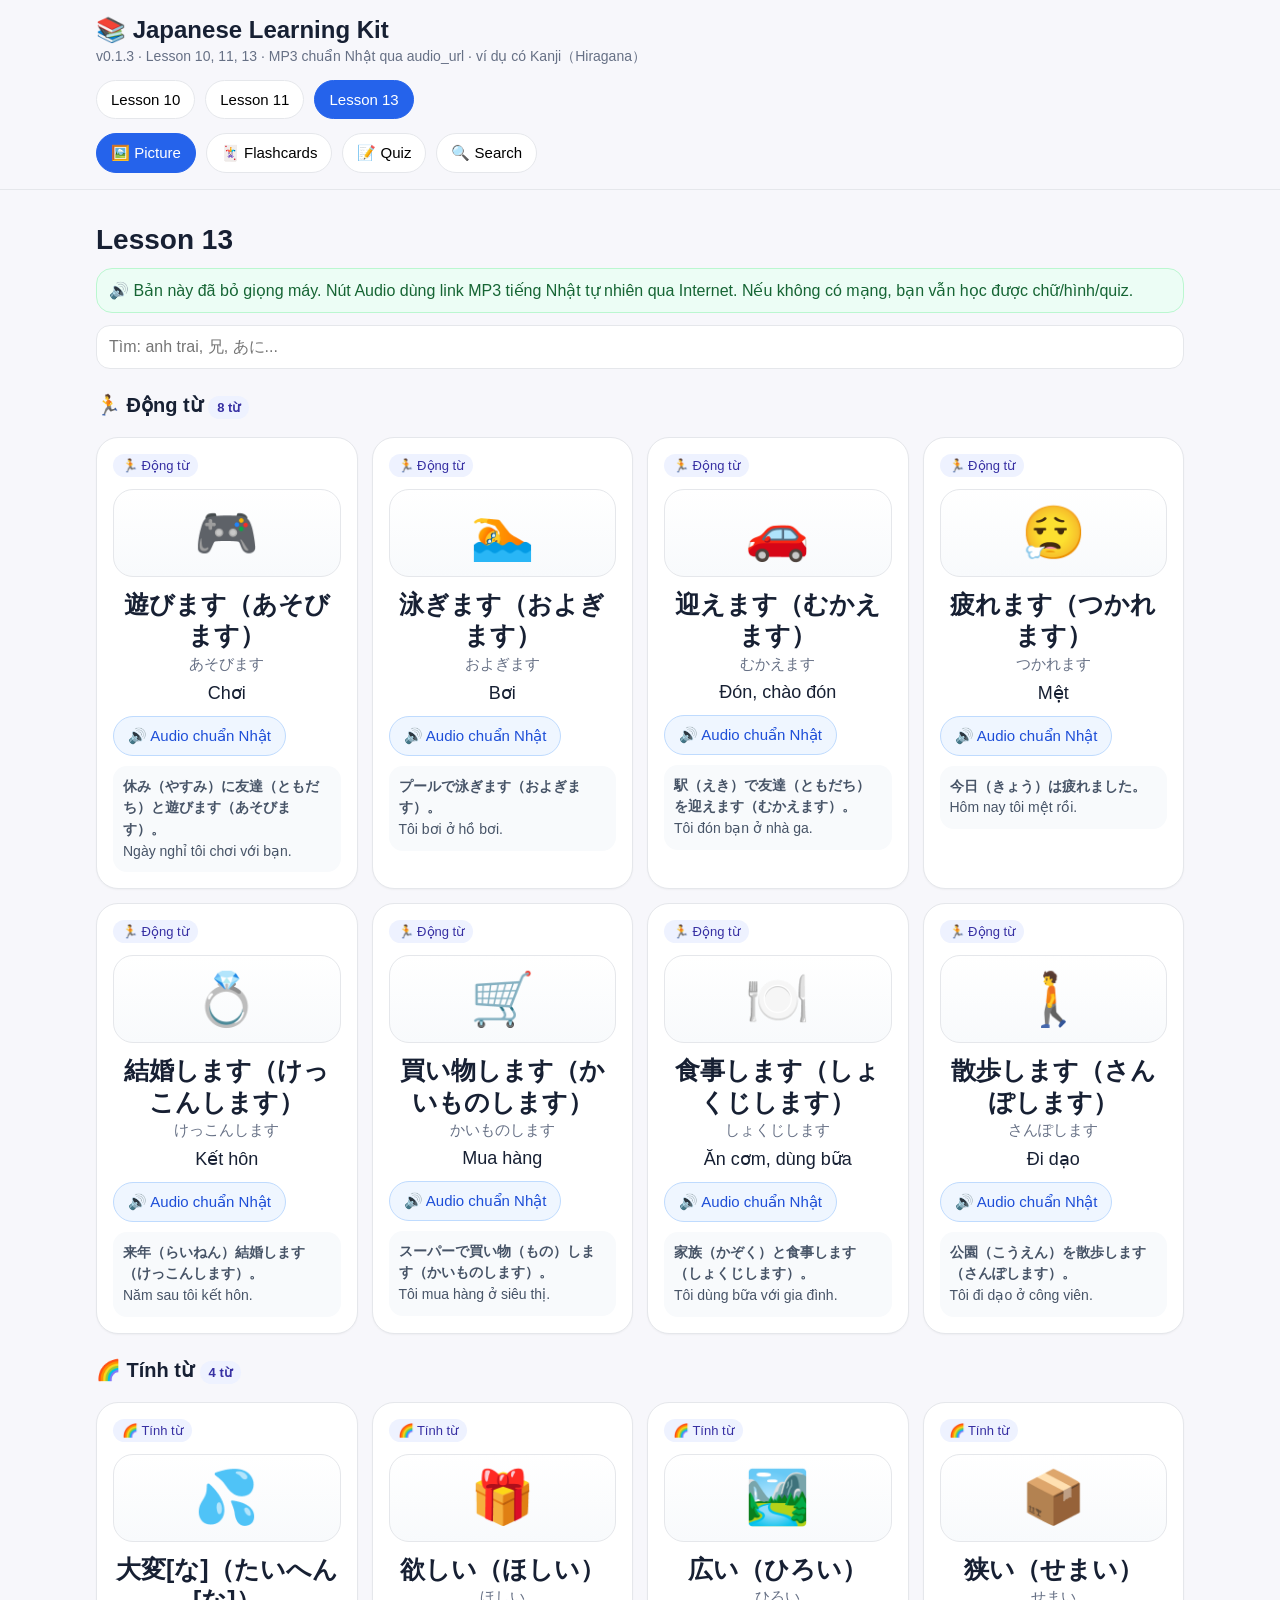
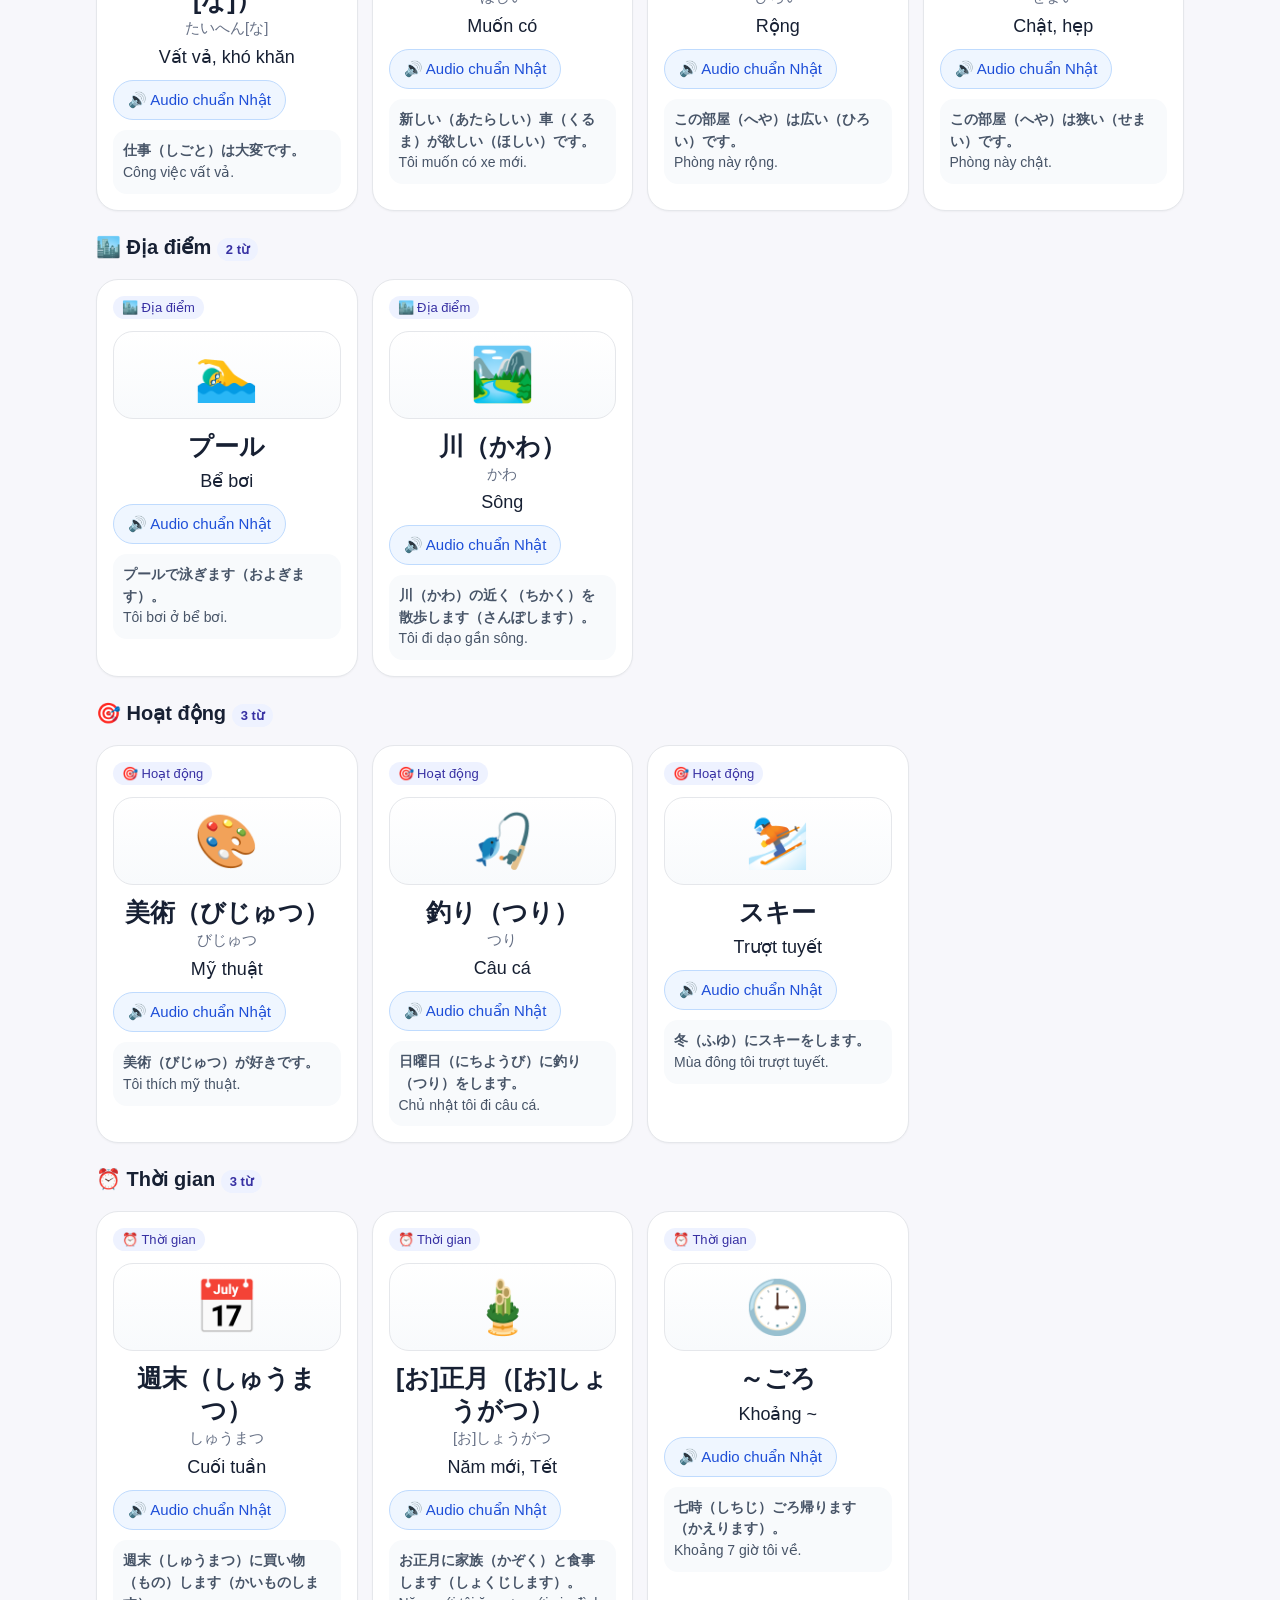
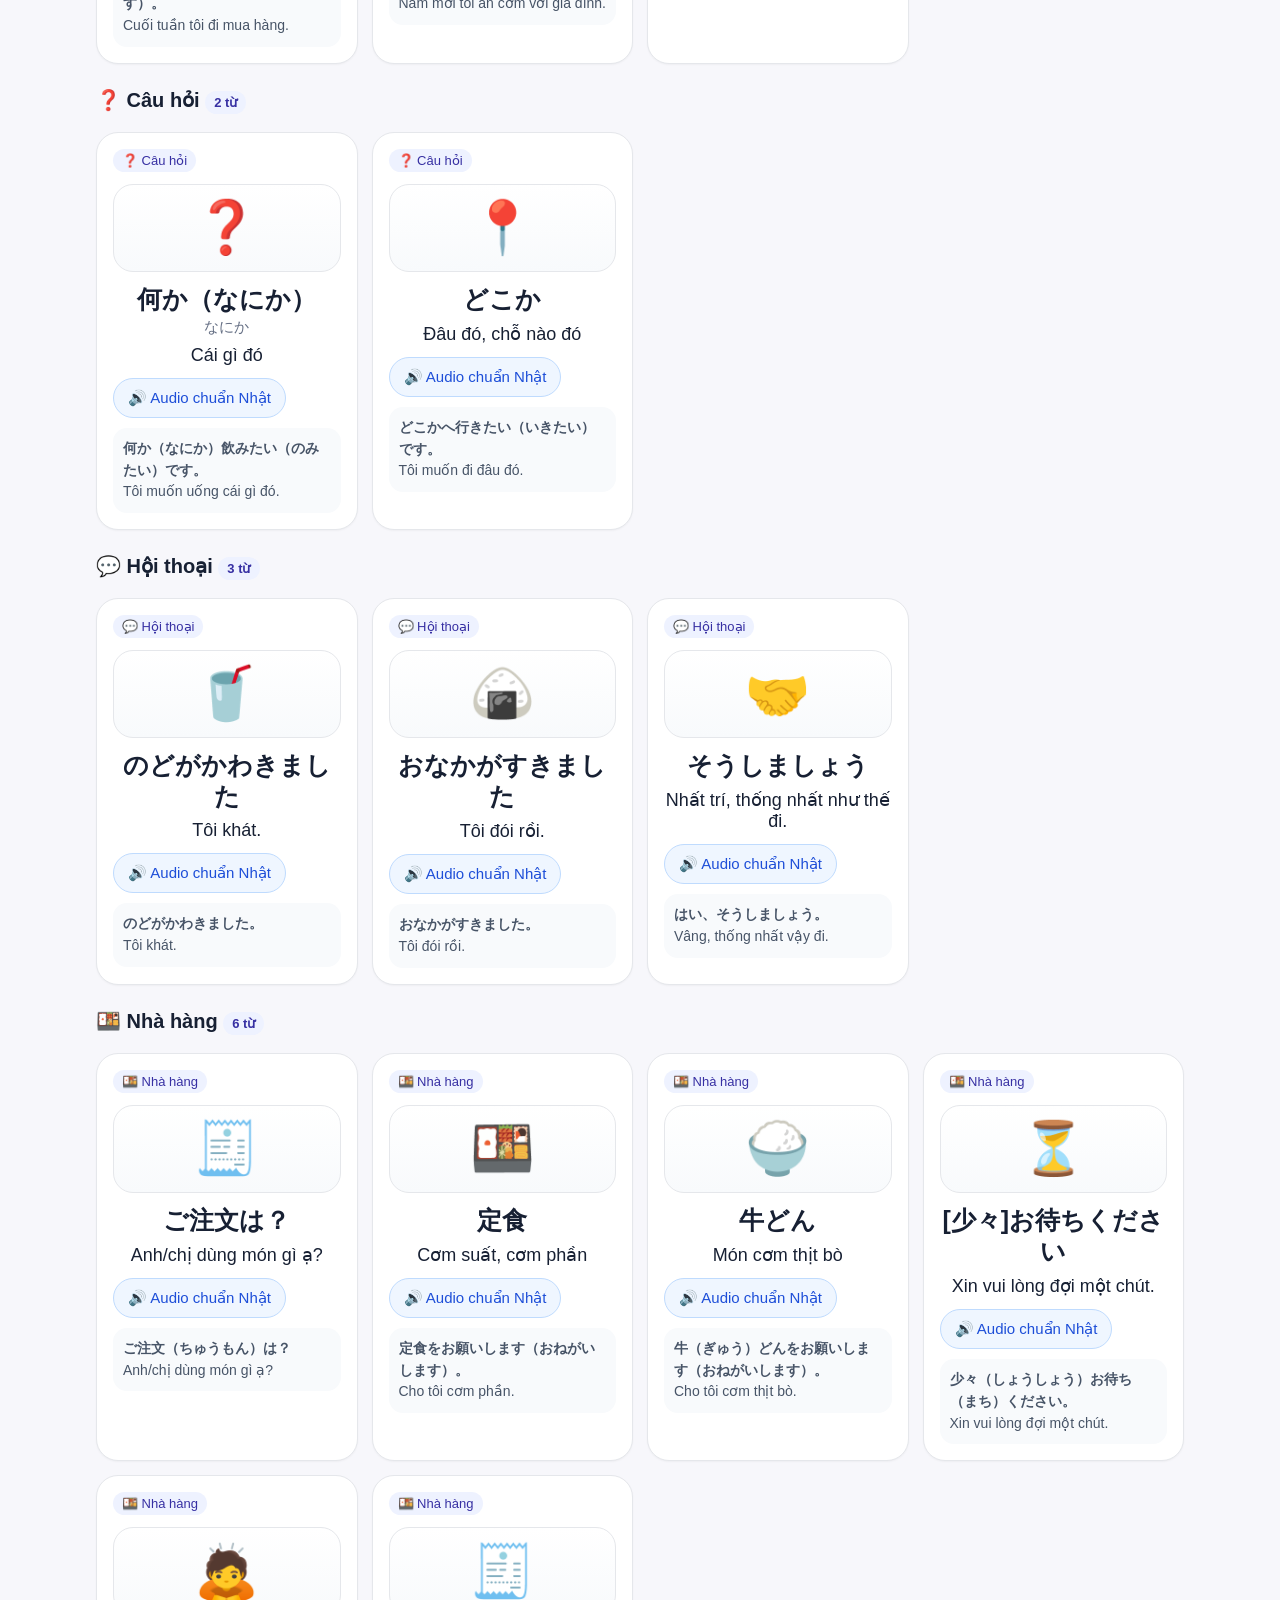
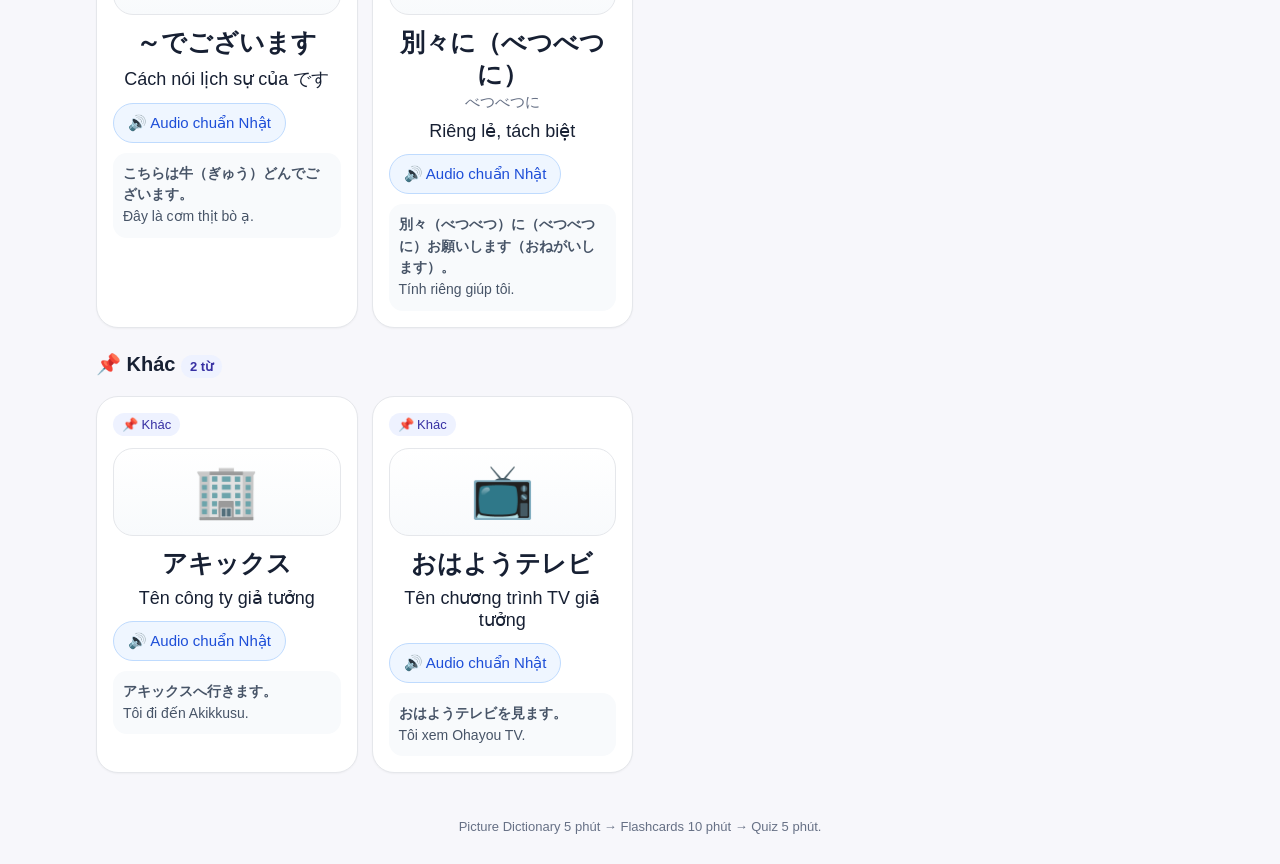
==== commit eeddaba8: "Les 13- Update audio" ====
--- a/index.html
+++ b/index.html
@@ -1,37 +1,37 @@
 <!doctype html>
 <html lang="vi">
 <head>
-<meta charset="utf-8">
-<meta name="viewport" content="width=device-width,initial-scale=1">
-<title>Japanese Learning Kit v0.1.2</title>
+<meta charset="utf-8"><meta name="viewport" content="width=device-width,initial-scale=1">
+<title>Japanese Learning Kit v0.1.3</title>
 <style>
-:root{--bg:#f7f7fb;--card:#fff;--text:#172033;--muted:#667085;--line:#e5e7eb;--accent:#2563eb;--good:#16a34a;--bad:#dc2626}
-*{box-sizing:border-box}body{margin:0;background:var(--bg);color:var(--text);font-family:-apple-system,BlinkMacSystemFont,"Segoe UI",sans-serif}.wrap{max-width:1100px;margin:0 auto;padding:16px}header{position:sticky;top:0;background:rgba(247,247,251,.96);border-bottom:1px solid var(--line);z-index:10;backdrop-filter:blur(8px)}.brand{font-size:24px;font-weight:800}.sub{color:var(--muted);font-size:14px;margin-top:4px}.row{display:flex;gap:10px;flex-wrap:wrap;align-items:center}button{border:1px solid var(--line);background:#fff;border-radius:999px;padding:10px 14px;font-size:15px;cursor:pointer}button.active{background:var(--accent);color:#fff;border-color:var(--accent)}button:hover{filter:brightness(.98)}h1{font-size:28px;margin:18px 0 10px}.tabs{margin-top:14px}.notice{background:#fff7ed;border:1px solid #fed7aa;border-radius:16px;padding:12px;margin:12px 0;color:#9a3412}.grid{display:grid;grid-template-columns:repeat(auto-fill,minmax(210px,1fr));gap:14px}.card{background:var(--card);border:1px solid var(--line);border-radius:20px;padding:16px;box-shadow:0 1px 2px rgba(0,0,0,.04)}.badge{display:inline-block;background:#eef2ff;border-radius:999px;padding:4px 9px;color:#3730a3;font-size:13px;margin-bottom:8px}.icon{font-size:44px;text-align:center;margin:4px 0}.word{font-size:25px;font-weight:800;text-align:center;line-height:1.25}.meaning{font-size:18px;text-align:center;margin-top:8px}.example{background:#f8fafc;border-radius:14px;padding:10px;margin-top:10px;color:#475467;font-size:14px}.category-title{font-size:20px;font-weight:800;margin:24px 0 10px}.search{width:100%;border:1px solid var(--line);border-radius:14px;padding:12px;font-size:16px;background:#fff}.flash{max-width:520px;margin:20px auto;text-align:center}.progress{height:10px;background:#e5e7eb;border-radius:99px;overflow:hidden;margin-bottom:12px}.bar{height:100%;background:var(--accent)}.choices{display:grid;gap:10px;margin-top:14px}.choice{border-radius:14px;width:100%}.correct{background:#dcfce7!important;border-color:var(--good)!important}.wrong{background:#fee2e2!important;border-color:var(--bad)!important}footer{color:var(--muted);font-size:13px;text-align:center;padding:30px 0}@media(max-width:640px){.brand{font-size:20px}button{padding:9px 11px}.word{font-size:22px}}
+:root{--bg:#f7f7fb;--card:#fff;--text:#172033;--muted:#667085;--line:#e5e7eb;--accent:#2563eb;--good:#16a34a;--bad:#dc2626;--soft:#eff6ff}
+*{box-sizing:border-box}body{margin:0;background:var(--bg);color:var(--text);font-family:-apple-system,BlinkMacSystemFont,"Segoe UI",sans-serif}.wrap{max-width:1120px;margin:0 auto;padding:16px}header{position:sticky;top:0;background:rgba(247,247,251,.97);border-bottom:1px solid var(--line);z-index:10;backdrop-filter:blur(8px)}.brand{font-size:24px;font-weight:800}.sub{color:var(--muted);font-size:14px;margin-top:4px}.row{display:flex;gap:10px;flex-wrap:wrap;align-items:center}button{border:1px solid var(--line);background:#fff;border-radius:999px;padding:10px 14px;font-size:15px;cursor:pointer}button.active{background:var(--accent);color:#fff;border-color:var(--accent)}button:hover{filter:brightness(.98)}h1{font-size:28px;margin:18px 0 10px}.tabs{margin-top:14px}.notice{background:#ecfdf5;border:1px solid #bbf7d0;border-radius:16px;padding:12px;margin:12px 0;color:#166534}.grid{display:grid;grid-template-columns:repeat(auto-fill,minmax(220px,1fr));gap:14px}.card{background:var(--card);border:1px solid var(--line);border-radius:22px;padding:16px;box-shadow:0 1px 2px rgba(0,0,0,.04)}.badge{display:inline-block;background:#eef2ff;border-radius:999px;padding:4px 9px;color:#3730a3;font-size:13px;margin-bottom:8px}.pictogram{height:88px;border-radius:20px;background:linear-gradient(180deg,#fff,#f8fafc);border:1px solid var(--line);display:flex;align-items:center;justify-content:center;font-size:52px;margin:4px 0 12px}.word{font-size:25px;font-weight:800;text-align:center;line-height:1.25}.kana{font-size:15px;color:var(--muted);text-align:center;margin-top:3px}.meaning{font-size:18px;text-align:center;margin-top:8px}.example{background:#f8fafc;border-radius:14px;padding:10px;margin-top:10px;color:#475467;font-size:14px;line-height:1.55}.category-title{font-size:20px;font-weight:800;margin:24px 0 10px}.search{width:100%;border:1px solid var(--line);border-radius:14px;padding:12px;font-size:16px;background:#fff}.flash{max-width:540px;margin:20px auto;text-align:center}.progress{height:10px;background:#e5e7eb;border-radius:99px;overflow:hidden;margin-bottom:12px}.bar{height:100%;background:var(--accent)}.choices{display:grid;gap:10px;margin-top:14px}.choice{border-radius:14px;width:100%}.correct{background:#dcfce7!important;border-color:var(--good)!important}.wrong{background:#fee2e2!important;border-color:var(--bad)!important}.audio{margin-top:12px;border-color:#bfdbfe;background:#eff6ff;color:#1d4ed8}footer{color:var(--muted);font-size:13px;text-align:center;padding:30px 0}@media(max-width:640px){.brand{font-size:20px}button{padding:9px 11px}.word{font-size:22px}}
 </style>
 </head>
 <body>
-<header><div class="wrap"><div class="brand">📚 Japanese Learning Kit</div><div class="sub">v0.1.2 SAFE · Lesson 10, 11, 13 · Không dùng giọng đọc máy</div><div class="row tabs" id="lessonButtons"></div><div class="row tabs" id="modeButtons"></div></div></header>
-<main class="wrap"><h1 id="title"></h1><div class="notice">Audio máy đã tắt vì không tự nhiên. Tạm thời học bằng Hiragana/Kanji rõ ràng; bản sau sẽ gắn MP3 chuẩn Nhật.</div><div id="app"></div></main><footer>Picture Dictionary 5 phút → Flashcards 10 phút → Quiz 5 phút.</footer>
+<header><div class="wrap"><div class="brand">📚 Japanese Learning Kit</div><div class="sub">v0.1.3 · Lesson 10, 11, 13 · MP3 chuẩn Nhật qua audio_url · ví dụ có Kanji（Hiragana）</div><div class="row tabs" id="lessonButtons"></div><div class="row tabs" id="modeButtons"></div></div></header>
+<main class="wrap"><h1 id="title"></h1><div class="notice">🔊 Bản này đã bỏ giọng máy. Nút Audio dùng link MP3 tiếng Nhật tự nhiên qua Internet. Nếu không có mạng, bạn vẫn học được chữ/hình/quiz.</div><div id="app"></div></main><footer>Picture Dictionary 5 phút → Flashcards 10 phút → Quiz 5 phút.</footer>
+<audio id="player" preload="none"></audio>
 <script>
-const LESSONS = {"10": [{"id": "l10_001", "lesson": "10", "hiragana": "あります", "kanji": "", "vietnamese": "Có, ở (đồ vật)", "category": "grammar", "icon": "📦", "example_jp": "あります。", "example_vi": "Có."}, {"id": "l10_002", "lesson": "10", "hiragana": "います", "kanji": "", "vietnamese": "Có, ở (người/động vật)", "category": "grammar", "icon": "👤", "example_jp": "います。", "example_vi": "Có."}, {"id": "l10_003", "lesson": "10", "hiragana": "いろいろ[な]", "kanji": "色々", "vietnamese": "Nhiều, đa dạng", "category": "adjective", "icon": "🌈", "example_jp": "いろいろなものがあります。", "example_vi": "Có nhiều đồ vật."}, {"id": "l10_004", "lesson": "10", "hiragana": "おとこのひと", "kanji": "男の人", "vietnamese": "Người đàn ông", "category": "people", "icon": "👨", "example_jp": "男の人がいます。", "example_vi": "Có người đàn ông."}, {"id": "l10_005", "lesson": "10", "hiragana": "おんなのひと", "kanji": "女の人", "vietnamese": "Người đàn bà", "category": "people", "icon": "👩", "example_jp": "女の人がいます。", "example_vi": "Có người đàn bà."}, {"id": "l10_006", "lesson": "10", "hiragana": "おとこのこ", "kanji": "男の子", "vietnamese": "Cậu bé", "category": "people", "icon": "👦", "example_jp": "男の子がいます。", "example_vi": "Có cậu bé."}, {"id": "l10_007", "lesson": "10", "hiragana": "おんなのこ", "kanji": "女の子", "vietnamese": "Cô bé", "category": "people", "icon": "👧", "example_jp": "女の子がいます。", "example_vi": "Có cô bé."}, {"id": "l10_008", "lesson": "10", "hiragana": "いぬ", "kanji": "犬", "vietnamese": "Chó", "category": "animals", "icon": "🐶", "example_jp": "犬がいます。", "example_vi": "Có con chó."}, {"id": "l10_009", "lesson": "10", "hiragana": "ねこ", "kanji": "猫", "vietnamese": "Mèo", "category": "animals", "icon": "🐱", "example_jp": "猫がいます。", "example_vi": "Có con mèo."}, {"id": "l10_010", "lesson": "10", "hiragana": "パンダ", "kanji": "", "vietnamese": "Gấu trúc", "category": "animals", "icon": "🐼", "example_jp": "パンダがいます。", "example_vi": "Có gấu trúc."}, {"id": "l10_011", "lesson": "10", "hiragana": "ぞう", "kanji": "象", "vietnamese": "Voi", "category": "animals", "icon": "🐘", "example_jp": "象がいます。", "example_vi": "Có con voi."}, {"id": "l10_012", "lesson": "10", "hiragana": "き", "kanji": "木", "vietnamese": "Cây, gỗ", "category": "objects", "icon": "🌳", "example_jp": "木があります。", "example_vi": "Có cái cây."}, {"id": "l10_013", "lesson": "10", "hiragana": "もの", "kanji": "物", "vietnamese": "Vật, đồ vật", "category": "objects", "icon": "📦", "example_jp": "物があります。", "example_vi": "Có đồ vật."}, {"id": "l10_014", "lesson": "10", "hiragana": "でんち", "kanji": "電池", "vietnamese": "Pin", "category": "objects", "icon": "🔋", "example_jp": "電池があります。", "example_vi": "Có pin."}, {"id": "l10_015", "lesson": "10", "hiragana": "はこ", "kanji": "箱", "vietnamese": "Hộp", "category": "objects", "icon": "📦", "example_jp": "箱があります。", "example_vi": "Có cái hộp."}, {"id": "l10_016", "lesson": "10", "hiragana": "スイッチ", "kanji": "", "vietnamese": "Công tắc", "category": "objects", "icon": "🔘", "example_jp": "スイッチがあります。", "example_vi": "Có công tắc."}, {"id": "l10_017", "lesson": "10", "hiragana": "れいぞうこ", "kanji": "冷蔵庫", "vietnamese": "Tủ lạnh", "category": "objects", "icon": "🧊", "example_jp": "冷蔵庫があります。", "example_vi": "Có tủ lạnh."}, {"id": "l10_018", "lesson": "10", "hiragana": "テーブル", "kanji": "", "vietnamese": "Bàn", "category": "objects", "icon": "🪑", "example_jp": "テーブルがあります。", "example_vi": "Có cái bàn."}, {"id": "l10_019", "lesson": "10", "hiragana": "ベッド", "kanji": "", "vietnamese": "Giường", "category": "objects", "icon": "🛏️", "example_jp": "ベッドがあります。", "example_vi": "Có cái giường."}, {"id": "l10_020", "lesson": "10", "hiragana": "たな", "kanji": "棚", "vietnamese": "Giá kệ", "category": "objects", "icon": "🗄️", "example_jp": "棚があります。", "example_vi": "Có kệ sách."}, {"id": "l10_021", "lesson": "10", "hiragana": "ドア", "kanji": "", "vietnamese": "Cửa", "category": "objects", "icon": "🚪", "example_jp": "ドアがあります。", "example_vi": "Có cái cửa."}, {"id": "l10_022", "lesson": "10", "hiragana": "まど", "kanji": "窓", "vietnamese": "Cửa sổ", "category": "objects", "icon": "🪟", "example_jp": "窓があります。", "example_vi": "Có cửa sổ."}, {"id": "l10_023", "lesson": "10", "hiragana": "ポスト", "kanji": "", "vietnamese": "Hộp thư", "category": "objects", "icon": "📮", "example_jp": "ポストがあります。", "example_vi": "Có hộp thư."}, {"id": "l10_024", "lesson": "10", "hiragana": "ビル", "kanji": "", "vietnamese": "Tòa nhà", "category": "places", "icon": "🏢", "example_jp": "ビルがあります。", "example_vi": "Có tòa nhà."}, {"id": "l10_025", "lesson": "10", "hiragana": "ATM", "kanji": "", "vietnamese": "Máy ATM", "category": "places", "icon": "🏧", "example_jp": "ATMがあります。", "example_vi": "Có máy ATM."}, {"id": "l10_026", "lesson": "10", "hiragana": "コンビニ", "kanji": "", "vietnamese": "Cửa hàng tiện lợi", "category": "places", "icon": "🏪", "example_jp": "コンビニがあります。", "example_vi": "Có combini."}, {"id": "l10_027", "lesson": "10", "hiragana": "こうえん", "kanji": "公園", "vietnamese": "Công viên", "category": "places", "icon": "🏞️", "example_jp": "公園があります。", "example_vi": "Có công viên."}, {"id": "l10_028", "lesson": "10", "hiragana": "きっさてん", "kanji": "喫茶店", "vietnamese": "Quán cafe", "category": "places", "icon": "☕", "example_jp": "喫茶店があります。", "example_vi": "Có quán cafe."}, {"id": "l10_029", "lesson": "10", "hiragana": "～や", "kanji": "～屋", "vietnamese": "Hiệu ~, cửa hàng ~", "category": "places", "icon": "🏬", "example_jp": "パン屋があります。", "example_vi": "Có tiệm bánh."}, {"id": "l10_030", "lesson": "10", "hiragana": "のりば", "kanji": "乗り場", "vietnamese": "Bến xe, điểm lên xuống xe", "category": "places", "icon": "🚌", "example_jp": "バスの乗り場はどこですか。", "example_vi": "Bến xe buýt ở đâu?"}, {"id": "l10_031", "lesson": "10", "hiragana": "けん", "kanji": "県", "vietnamese": "Tỉnh", "category": "places", "icon": "🗾", "example_jp": "山梨県にいます。", "example_vi": "Tôi ở tỉnh Yamanashi."}, {"id": "l10_032", "lesson": "10", "hiragana": "うえ", "kanji": "上", "vietnamese": "Trên", "category": "position", "icon": "⬆️", "example_jp": "箱の上にあります。", "example_vi": "Ở trên hộp."}, {"id": "l10_033", "lesson": "10", "hiragana": "した", "kanji": "下", "vietnamese": "Dưới", "category": "position", "icon": "⬇️", "example_jp": "箱の下にあります。", "example_vi": "Ở dưới hộp."}, {"id": "l10_034", "lesson": "10", "hiragana": "まえ", "kanji": "前", "vietnamese": "Trước", "category": "position", "icon": "↗️", "example_jp": "駅の前にあります。", "example_vi": "Ở trước nhà ga."}, {"id": "l10_035", "lesson": "10", "hiragana": "うしろ", "kanji": "後ろ", "vietnamese": "Sau", "category": "position", "icon": "↙️", "example_jp": "家の後ろにあります。", "example_vi": "Ở sau nhà."}, {"id": "l10_036", "lesson": "10", "hiragana": "みぎ", "kanji": "右", "vietnamese": "Phải", "category": "position", "icon": "➡️", "example_jp": "右にあります。", "example_vi": "Ở bên phải."}, {"id": "l10_037", "lesson": "10", "hiragana": "ひだり", "kanji": "左", "vietnamese": "Trái", "category": "position", "icon": "⬅️", "example_jp": "左にあります。", "example_vi": "Ở bên trái."}, {"id": "l10_038", "lesson": "10", "hiragana": "なか", "kanji": "中", "vietnamese": "Trong, giữa", "category": "position", "icon": "📥", "example_jp": "箱の中にあります。", "example_vi": "Ở trong hộp."}, {"id": "l10_039", "lesson": "10", "hiragana": "そと", "kanji": "外", "vietnamese": "Ngoài", "category": "position", "icon": "📤", "example_jp": "箱の外にあります。", "example_vi": "Ở ngoài hộp."}, {"id": "l10_040", "lesson": "10", "hiragana": "となり", "kanji": "隣", "vietnamese": "Bên cạnh", "category": "position", "icon": "🏘️", "example_jp": "家の隣にあります。", "example_vi": "Ở bên cạnh nhà."}, {"id": "l10_041", "lesson": "10", "hiragana": "ちかく", "kanji": "近く", "vietnamese": "Gần", "category": "position", "icon": "📍", "example_jp": "駅の近くにあります。", "example_vi": "Ở gần nhà ga."}, {"id": "l10_042", "lesson": "10", "hiragana": "あいだ", "kanji": "間", "vietnamese": "Giữa", "category": "position", "icon": "↔️", "example_jp": "本屋と銀行の間にあります。", "example_vi": "Ở giữa hiệu sách và ngân hàng."}, {"id": "l10_043", "lesson": "10", "hiragana": "～や～[など]", "kanji": "", "vietnamese": "Và ~, v.v.", "category": "grammar", "icon": "📚", "example_jp": "本やノートがあります。", "example_vi": "Có sách, vở, v.v."}, {"id": "l10_044", "lesson": "10", "hiragana": "[どうも]すみません。", "kanji": "", "vietnamese": "Cám ơn / Xin lỗi", "category": "conversation", "icon": "🙏", "example_jp": "どうもすみません。", "example_vi": "Cám ơn."}, {"id": "l10_045", "lesson": "10", "hiragana": "ナンプラー", "kanji": "", "vietnamese": "Nước mắm Thái", "category": "food", "icon": "🍶", "example_jp": "ナンプラーがあります。", "example_vi": "Có nước mắm Thái."}, {"id": "l10_046", "lesson": "10", "hiragana": "コーナー", "kanji": "", "vietnamese": "Góc", "category": "places", "icon": "📐", "example_jp": "コーナーにあります。", "example_vi": "Ở góc."}, {"id": "l10_047", "lesson": "10", "hiragana": "いちばんした", "kanji": "一番下", "vietnamese": "Thấp nhất, phía dưới cùng", "category": "position", "icon": "⏬", "example_jp": "一番下にあります。", "example_vi": "Ở dưới cùng."}, {"id": "l10_048", "lesson": "10", "hiragana": "とうきょうディズニーランド", "kanji": "東京ディズニーランド", "vietnamese": "Công viên Tokyo Disneyland", "category": "places", "icon": "🏰", "example_jp": "東京ディズニーランドへ行きます。", "example_vi": "Đi Tokyo Disneyland."}, {"id": "l10_049", "lesson": "10", "hiragana": "アジアストア", "kanji": "", "vietnamese": "Tên siêu thị giả tưởng", "category": "places", "icon": "🛒", "example_jp": "アジアストアにあります。", "example_vi": "Ở Asia Store."}], "11": [{"id": "l11_001", "lesson": "11", "hiragana": "います [こどもが～]", "kanji": "子供が～", "vietnamese": "Có [con]", "category": "verbs", "icon": "👶", "example_jp": "子供がいます。", "example_vi": "Có con."}, {"id": "l11_002", "lesson": "11", "hiragana": "います [にほんに～]", "kanji": "日本に～", "vietnamese": "Ở [Nhật]", "category": "verbs", "icon": "🇯🇵", "example_jp": "日本にいます。", "example_vi": "Ở Nhật."}, {"id": "l11_003", "lesson": "11", "hiragana": "かかります", "kanji": "", "vietnamese": "Mất, tốn (thời gian, tiền)", "category": "verbs", "icon": "⏱️", "example_jp": "一時間かかります。", "example_vi": "Mất một tiếng."}, {"id": "l11_004", "lesson": "11", "hiragana": "やすみます", "kanji": "休みます", "vietnamese": "Nghỉ (làm)", "category": "verbs", "icon": "🏖️", "example_jp": "会社を休みます。", "example_vi": "Nghỉ làm ở công ty."}, {"id": "l11_005", "lesson": "11", "hiragana": "ひとつ", "kanji": "1つ", "vietnamese": "Một cái", "category": "counters", "icon": "1️⃣", "example_jp": "りんごを一つください。", "example_vi": "Cho tôi một quả táo."}, {"id": "l11_006", "lesson": "11", "hiragana": "ふたつ", "kanji": "2つ", "vietnamese": "Hai cái", "category": "counters", "icon": "2️⃣", "example_jp": "みかんを二つください。", "example_vi": "Cho tôi hai quả quýt."}, {"id": "l11_007", "lesson": "11", "hiragana": "みっつ", "kanji": "3つ", "vietnamese": "Ba cái", "category": "counters", "icon": "3️⃣", "example_jp": "三つあります。", "example_vi": "Có ba cái."}, {"id": "l11_008", "lesson": "11", "hiragana": "よっつ", "kanji": "4つ", "vietnamese": "Bốn cái", "category": "counters", "icon": "4️⃣", "example_jp": "四つあります。", "example_vi": "Có bốn cái."}, {"id": "l11_009", "lesson": "11", "hiragana": "いつつ", "kanji": "5つ", "vietnamese": "Năm cái", "category": "counters", "icon": "5️⃣", "example_jp": "五つあります。", "example_vi": "Có năm cái."}, {"id": "l11_010", "lesson": "11", "hiragana": "むっつ", "kanji": "6つ", "vietnamese": "Sáu cái", "category": "counters", "icon": "6️⃣", "example_jp": "六つあります。", "example_vi": "Có sáu cái."}, {"id": "l11_011", "lesson": "11", "hiragana": "ななつ", "kanji": "7つ", "vietnamese": "Bảy cái", "category": "counters", "icon": "7️⃣", "example_jp": "七つあります。", "example_vi": "Có bảy cái."}, {"id": "l11_012", "lesson": "11", "hiragana": "やっつ", "kanji": "8つ", "vietnamese": "Tám cái", "category": "counters", "icon": "8️⃣", "example_jp": "八つあります。", "example_vi": "Có tám cái."}, {"id": "l11_013", "lesson": "11", "hiragana": "ここのつ", "kanji": "9つ", "vietnamese": "Chín cái", "category": "counters", "icon": "9️⃣", "example_jp": "九つあります。", "example_vi": "Có chín cái."}, {"id": "l11_014", "lesson": "11", "hiragana": "とお", "kanji": "10", "vietnamese": "Mười cái", "category": "counters", "icon": "🔟", "example_jp": "十あります。", "example_vi": "Có mười cái."}, {"id": "l11_015", "lesson": "11", "hiragana": "いくつ", "kanji": "", "vietnamese": "Mấy cái, bao nhiêu cái", "category": "question", "icon": "❓", "example_jp": "いくつありますか。", "example_vi": "Có bao nhiêu cái?"}, {"id": "l11_016", "lesson": "11", "hiragana": "ひとり", "kanji": "1人", "vietnamese": "Một người", "category": "people_count", "icon": "🧍", "example_jp": "一人います。", "example_vi": "Có một người."}, {"id": "l11_017", "lesson": "11", "hiragana": "ふたり", "kanji": "2人", "vietnamese": "Hai người", "category": "people_count", "icon": "🧍‍♂️🧍", "example_jp": "二人います。", "example_vi": "Có hai người."}, {"id": "l11_018", "lesson": "11", "hiragana": "ーにん", "kanji": "ー人", "vietnamese": "~ người", "category": "people_count", "icon": "👥", "example_jp": "三人います。", "example_vi": "Có ba người."}, {"id": "l11_019", "lesson": "11", "hiragana": "ーだい", "kanji": "ー台", "vietnamese": "~ cái (máy móc, xe)", "category": "counter_units", "icon": "🚗", "example_jp": "車が一台あります。", "example_vi": "Có một chiếc xe."}, {"id": "l11_020", "lesson": "11", "hiragana": "ーまい", "kanji": "ー枚", "vietnamese": "~ tờ, tấm", "category": "counter_units", "icon": "📄", "example_jp": "切手を一枚ください。", "example_vi": "Cho tôi một con tem."}, {"id": "l11_021", "lesson": "11", "hiragana": "ーかい", "kanji": "ー回", "vietnamese": "~ lần", "category": "counter_units", "icon": "🔁", "example_jp": "一回見ます。", "example_vi": "Xem một lần."}, {"id": "l11_022", "lesson": "11", "hiragana": "りんご", "kanji": "", "vietnamese": "Táo", "category": "food", "icon": "🍎", "example_jp": "りんごを一つ食べます。", "example_vi": "Ăn một quả táo."}, {"id": "l11_023", "lesson": "11", "hiragana": "みかん", "kanji": "", "vietnamese": "Quýt", "category": "food", "icon": "🍊", "example_jp": "みかんを二つ買います。", "example_vi": "Mua hai quả quýt."}, {"id": "l11_024", "lesson": "11", "hiragana": "サンドイッチ", "kanji": "", "vietnamese": "Bánh sandwich", "category": "food", "icon": "🥪", "example_jp": "サンドイッチを食べます。", "example_vi": "Ăn bánh sandwich."}, {"id": "l11_025", "lesson": "11", "hiragana": "カレー[ライス]", "kanji": "", "vietnamese": "Cơm cà ri", "category": "food", "icon": "🍛", "example_jp": "カレーを食べます。", "example_vi": "Ăn cơm cà ri."}, {"id": "l11_026", "lesson": "11", "hiragana": "アイスクリーム", "kanji": "", "vietnamese": "Kem", "category": "food", "icon": "🍦", "example_jp": "アイスクリームを食べます。", "example_vi": "Ăn kem."}, {"id": "l11_027", "lesson": "11", "hiragana": "きって", "kanji": "切手", "vietnamese": "Tem", "category": "items", "icon": "🏷️", "example_jp": "切手を一枚ください。", "example_vi": "Cho tôi một con tem."}, {"id": "l11_028", "lesson": "11", "hiragana": "はがき", "kanji": "", "vietnamese": "Bưu thiếp", "category": "items", "icon": "📮", "example_jp": "はがきを書きます。", "example_vi": "Viết bưu thiếp."}, {"id": "l11_029", "lesson": "11", "hiragana": "ふうとう", "kanji": "封筒", "vietnamese": "Phong bì", "category": "items", "icon": "✉️", "example_jp": "封筒があります。", "example_vi": "Có phong bì."}, {"id": "l11_030", "lesson": "11", "hiragana": "りょうしん", "kanji": "両親", "vietnamese": "Bố mẹ", "category": "family", "icon": "👨‍👩‍👧", "example_jp": "両親は日本にいます。", "example_vi": "Bố mẹ ở Nhật."}, {"id": "l11_031", "lesson": "11", "hiragana": "きょうだい", "kanji": "兄弟", "vietnamese": "Anh chị em", "category": "family", "icon": "👨‍👩‍👧‍👦", "example_jp": "兄弟がいます。", "example_vi": "Có anh chị em."}, {"id": "l11_032", "lesson": "11", "hiragana": "あに", "kanji": "兄", "vietnamese": "Anh trai (mình)", "category": "family", "icon": "👨", "example_jp": "兄がいます。", "example_vi": "Tôi có anh trai."}, {"id": "l11_033", "lesson": "11", "hiragana": "おにいさん", "kanji": "お兄さん", "vietnamese": "Anh trai (người khác)", "category": "family", "icon": "👨", "example_jp": "お兄さんは日本にいますか。", "example_vi": "Anh trai bạn ở Nhật không?"}, {"id": "l11_034", "lesson": "11", "hiragana": "あね", "kanji": "姉", "vietnamese": "Chị gái (mình)", "category": "family", "icon": "👩", "example_jp": "姉がいます。", "example_vi": "Tôi có chị gái."}, {"id": "l11_035", "lesson": "11", "hiragana": "おねえさん", "kanji": "お姉さん", "vietnamese": "Chị gái (người khác)", "category": "family", "icon": "👩", "example_jp": "お姉さんは会社員です。", "example_vi": "Chị gái bạn là nhân viên công ty."}, {"id": "l11_036", "lesson": "11", "hiragana": "おとうと", "kanji": "弟", "vietnamese": "Em trai (mình)", "category": "family", "icon": "👦", "example_jp": "弟がいます。", "example_vi": "Tôi có em trai."}, {"id": "l11_037", "lesson": "11", "hiragana": "おとうとさん", "kanji": "弟さん", "vietnamese": "Em trai (người khác)", "category": "family", "icon": "👦", "example_jp": "弟さんは学生ですか。", "example_vi": "Em trai bạn là học sinh à?"}, {"id": "l11_038", "lesson": "11", "hiragana": "いもうと", "kanji": "妹", "vietnamese": "Em gái (mình)", "category": "family", "icon": "👧", "example_jp": "妹がいます。", "example_vi": "Tôi có em gái."}, {"id": "l11_039", "lesson": "11", "hiragana": "いもうとさん", "kanji": "妹さん", "vietnamese": "Em gái (người khác)", "category": "family", "icon": "👧", "example_jp": "妹さんは何歳ですか。", "example_vi": "Em gái bạn mấy tuổi?"}, {"id": "l11_040", "lesson": "11", "hiragana": "がいこく", "kanji": "外国", "vietnamese": "Nước ngoài", "category": "places", "icon": "🌏", "example_jp": "外国へ行きます。", "example_vi": "Đi nước ngoài."}, {"id": "l11_041", "lesson": "11", "hiragana": "りゅうがくせい", "kanji": "留学生", "vietnamese": "Du học sinh", "category": "people", "icon": "🎓", "example_jp": "留学生です。", "example_vi": "Là du học sinh."}, {"id": "l11_042", "lesson": "11", "hiragana": "クラス", "kanji": "", "vietnamese": "Lớp học", "category": "school", "icon": "🏫", "example_jp": "クラスに学生がいます。", "example_vi": "Có học sinh trong lớp."}, {"id": "l11_043", "lesson": "11", "hiragana": "いちじかん", "kanji": "一時間", "vietnamese": "Một tiếng", "category": "time", "icon": "🕐", "example_jp": "一時間かかります。", "example_vi": "Mất một tiếng."}, {"id": "l11_044", "lesson": "11", "hiragana": "いっしゅうかん", "kanji": "一週間", "vietnamese": "Một tuần", "category": "time", "icon": "📅", "example_jp": "一週間休みます。", "example_vi": "Nghỉ một tuần."}, {"id": "l11_045", "lesson": "11", "hiragana": "いっかげつ", "kanji": "一か月", "vietnamese": "Một tháng", "category": "time", "icon": "🗓️", "example_jp": "一か月かかります。", "example_vi": "Mất một tháng."}, {"id": "l11_046", "lesson": "11", "hiragana": "いちねん", "kanji": "一年", "vietnamese": "Một năm", "category": "time", "icon": "📆", "example_jp": "一年かかります。", "example_vi": "Mất một năm."}, {"id": "l11_047", "lesson": "11", "hiragana": "～ぐらい", "kanji": "", "vietnamese": "Khoảng ~", "category": "time", "icon": "≈", "example_jp": "一時間ぐらいかかります。", "example_vi": "Mất khoảng một tiếng."}, {"id": "l11_048", "lesson": "11", "hiragana": "どのくらい", "kanji": "", "vietnamese": "Bao lâu", "category": "question", "icon": "⏳", "example_jp": "どのくらいかかりますか。", "example_vi": "Mất bao lâu?"}, {"id": "l11_049", "lesson": "11", "hiragana": "ぜんぶで", "kanji": "全部で", "vietnamese": "Tổng cộng", "category": "quantity", "icon": "🧮", "example_jp": "全部でいくらですか。", "example_vi": "Tổng cộng bao nhiêu tiền?"}, {"id": "l11_050", "lesson": "11", "hiragana": "みんな", "kanji": "", "vietnamese": "Tất cả, mọi người", "category": "quantity", "icon": "👥", "example_jp": "みんなで行きます。", "example_vi": "Tất cả cùng đi."}, {"id": "l11_051", "lesson": "11", "hiragana": "～だけ", "kanji": "", "vietnamese": "Chỉ ~", "category": "quantity", "icon": "☝️", "example_jp": "一つだけください。", "example_vi": "Cho tôi chỉ một cái."}, {"id": "l11_052", "lesson": "11", "hiragana": "かしこまりました。", "kanji": "", "vietnamese": "Tôi hiểu rồi ạ", "category": "conversation", "icon": "🙇", "example_jp": "かしこまりました。", "example_vi": "Tôi hiểu rồi ạ."}, {"id": "l11_053", "lesson": "11", "hiragana": "いい[お]てんきですね", "kanji": "いい[お]天気ですね", "vietnamese": "Trời đẹp nhỉ", "category": "conversation", "icon": "☀️", "example_jp": "いいお天気ですね。", "example_vi": "Trời đẹp nhỉ."}, {"id": "l11_054", "lesson": "11", "hiragana": "おでかけですか", "kanji": "お出かけですか", "vietnamese": "Anh/chị đi ra ngoài đấy à?", "category": "conversation", "icon": "🚶", "example_jp": "お出かけですか。", "example_vi": "Anh/chị đi ra ngoài à?"}, {"id": "l11_055", "lesson": "11", "hiragana": "ちょっと～まで。", "kanji": "", "vietnamese": "Tôi đi ~ một chút", "category": "conversation", "icon": "🚶‍♂️", "example_jp": "ちょっとコンビニまで。", "example_vi": "Tôi đi combini một chút."}, {"id": "l11_056", "lesson": "11", "hiragana": "いってらっしゃい。", "kanji": "行ってらっしゃい。", "vietnamese": "Anh/chị đi nhé", "category": "conversation", "icon": "👋", "example_jp": "いってらっしゃい。", "example_vi": "Đi nhé."}, {"id": "l11_057", "lesson": "11", "hiragana": "いってきます。", "kanji": "行ってきます。", "vietnamese": "Tôi đi đây", "category": "conversation", "icon": "👋", "example_jp": "いってきます。", "example_vi": "Tôi đi đây."}, {"id": "l11_058", "lesson": "11", "hiragana": "ふなびん", "kanji": "船便", "vietnamese": "Gửi bằng đường biển", "category": "shipping", "icon": "🚢", "example_jp": "船便でお願いします。", "example_vi": "Gửi bằng đường biển."}, {"id": "l11_059", "lesson": "11", "hiragana": "こうくうびん", "kanji": "航空便", "vietnamese": "Gửi bằng đường hàng không", "category": "shipping", "icon": "✈️", "example_jp": "航空便でお願いします。", "example_vi": "Gửi bằng đường hàng không."}, {"id": "l11_060", "lesson": "11", "hiragana": "おねがいします", "kanji": "お願いします", "vietnamese": "Làm ơn", "category": "conversation", "icon": "🙏", "example_jp": "お願いします。", "example_vi": "Làm ơn."}, {"id": "l11_061", "lesson": "11", "hiragana": "オーストラリア", "kanji": "", "vietnamese": "Úc", "category": "places", "icon": "🇦🇺", "example_jp": "オーストラリアへ行きます。", "example_vi": "Đi Úc."}], "13": [{"id": "l13_001", "lesson": "13", "hiragana": "あそびます", "kanji": "遊びます", "vietnamese": "Chơi", "category": "verbs", "icon": "🎮", "example_jp": "休みに友達と遊びます。", "example_vi": "Ngày nghỉ tôi chơi với bạn."}, {"id": "l13_002", "lesson": "13", "hiragana": "およぎます", "kanji": "泳ぎます", "vietnamese": "Bơi", "category": "verbs", "icon": "🏊", "example_jp": "プールで泳ぎます。", "example_vi": "Tôi bơi ở hồ bơi."}, {"id": "l13_003", "lesson": "13", "hiragana": "むかえます", "kanji": "迎えます", "vietnamese": "Đón, chào đón", "category": "verbs", "icon": "🚗", "example_jp": "駅で友達を迎えます。", "example_vi": "Tôi đón bạn ở nhà ga."}, {"id": "l13_004", "lesson": "13", "hiragana": "つかれます", "kanji": "疲れます", "vietnamese": "Mệt", "category": "verbs", "icon": "😮‍💨", "example_jp": "今日は疲れました。", "example_vi": "Hôm nay tôi mệt rồi."}, {"id": "l13_005", "lesson": "13", "hiragana": "けっこんします", "kanji": "結婚します", "vietnamese": "Kết hôn", "category": "verbs", "icon": "💍", "example_jp": "来年結婚します。", "example_vi": "Năm sau tôi kết hôn."}, {"id": "l13_006", "lesson": "13", "hiragana": "かいものします", "kanji": "買い物します", "vietnamese": "Mua hàng", "category": "verbs", "icon": "🛒", "example_jp": "スーパーで買い物します。", "example_vi": "Tôi mua hàng ở siêu thị."}, {"id": "l13_007", "lesson": "13", "hiragana": "しょくじします", "kanji": "食事します", "vietnamese": "Ăn cơm, dùng bữa", "category": "verbs", "icon": "🍽️", "example_jp": "家族と食事します。", "example_vi": "Tôi dùng bữa với gia đình."}, {"id": "l13_008", "lesson": "13", "hiragana": "さんぽします", "kanji": "散歩します", "vietnamese": "Đi dạo", "category": "verbs", "icon": "🚶", "example_jp": "公園を散歩します。", "example_vi": "Tôi đi dạo ở công viên."}, {"id": "l13_009", "lesson": "13", "hiragana": "たいへん[な]", "kanji": "大変[な]", "vietnamese": "Vất vả, khó khăn", "category": "adjective", "icon": "💦", "example_jp": "仕事は大変です。", "example_vi": "Công việc vất vả."}, {"id": "l13_010", "lesson": "13", "hiragana": "ほしい", "kanji": "欲しい", "vietnamese": "Muốn có", "category": "adjective", "icon": "🎁", "example_jp": "新しい車が欲しいです。", "example_vi": "Tôi muốn có xe mới."}, {"id": "l13_011", "lesson": "13", "hiragana": "ひろい", "kanji": "広い", "vietnamese": "Rộng", "category": "adjective", "icon": "🏞️", "example_jp": "この部屋は広いです。", "example_vi": "Phòng này rộng."}, {"id": "l13_012", "lesson": "13", "hiragana": "せまい", "kanji": "狭い", "vietnamese": "Chật, hẹp", "category": "adjective", "icon": "📦", "example_jp": "この部屋は狭いです。", "example_vi": "Phòng này chật."}, {"id": "l13_013", "lesson": "13", "hiragana": "プール", "kanji": "", "vietnamese": "Bể bơi", "category": "places", "icon": "🏊‍♂️", "example_jp": "プールで泳ぎます。", "example_vi": "Tôi bơi ở bể bơi."}, {"id": "l13_014", "lesson": "13", "hiragana": "かわ", "kanji": "川", "vietnamese": "Sông", "category": "places", "icon": "🏞️", "example_jp": "川の近くを散歩します。", "example_vi": "Tôi đi dạo gần sông."}, {"id": "l13_015", "lesson": "13", "hiragana": "びじゅつ", "kanji": "美術", "vietnamese": "Mỹ thuật", "category": "activities", "icon": "🎨", "example_jp": "美術が好きです。", "example_vi": "Tôi thích mỹ thuật."}, {"id": "l13_016", "lesson": "13", "hiragana": "つり", "kanji": "釣り", "vietnamese": "Câu cá", "category": "activities", "icon": "🎣", "example_jp": "日曜日に釣りをします。", "example_vi": "Chủ nhật tôi đi câu cá."}, {"id": "l13_017", "lesson": "13", "hiragana": "スキー", "kanji": "", "vietnamese": "Trượt tuyết", "category": "activities", "icon": "⛷️", "example_jp": "冬にスキーをします。", "example_vi": "Mùa đông tôi trượt tuyết."}, {"id": "l13_018", "lesson": "13", "hiragana": "しゅうまつ", "kanji": "週末", "vietnamese": "Cuối tuần", "category": "time", "icon": "📅", "example_jp": "週末に買い物します。", "example_vi": "Cuối tuần tôi đi mua hàng."}, {"id": "l13_019", "lesson": "13", "hiragana": "[お]しょうがつ", "kanji": "[お]正月", "vietnamese": "Năm mới, Tết", "category": "time", "icon": "🎍", "example_jp": "お正月に家族と食事します。", "example_vi": "Năm mới tôi ăn cơm với gia đình."}, {"id": "l13_020", "lesson": "13", "hiragana": "～ごろ", "kanji": "", "vietnamese": "Khoảng ~", "category": "time", "icon": "🕒", "example_jp": "七時ごろ帰ります。", "example_vi": "Khoảng 7 giờ tôi về."}, {"id": "l13_021", "lesson": "13", "hiragana": "なにか", "kanji": "何か", "vietnamese": "Cái gì đó", "category": "question", "icon": "❓", "example_jp": "何か飲みたいです。", "example_vi": "Tôi muốn uống cái gì đó."}, {"id": "l13_022", "lesson": "13", "hiragana": "どこか", "kanji": "", "vietnamese": "Đâu đó, chỗ nào đó", "category": "question", "icon": "📍", "example_jp": "どこかへ行きたいです。", "example_vi": "Tôi muốn đi đâu đó."}, {"id": "l13_023", "lesson": "13", "hiragana": "のどがかわきました", "kanji": "", "vietnamese": "Tôi khát.", "category": "conversation", "icon": "🥤", "example_jp": "のどがかわきました。", "example_vi": "Tôi khát."}, {"id": "l13_024", "lesson": "13", "hiragana": "おなかがすきました", "kanji": "", "vietnamese": "Tôi đói rồi.", "category": "conversation", "icon": "🍙", "example_jp": "おなかがすきました。", "example_vi": "Tôi đói rồi."}, {"id": "l13_025", "lesson": "13", "hiragana": "そうしましょう", "kanji": "", "vietnamese": "Nhất trí, thống nhất như thế đi.", "category": "conversation", "icon": "🤝", "example_jp": "はい、そうしましょう。", "example_vi": "Vâng, thống nhất vậy đi."}, {"id": "l13_026", "lesson": "13", "hiragana": "ご注文は？", "kanji": "ご注文は？", "vietnamese": "Anh/chị dùng món gì ạ?", "category": "restaurant", "icon": "🧾", "example_jp": "ご注文は？", "example_vi": "Anh/chị dùng món gì ạ?"}, {"id": "l13_027", "lesson": "13", "hiragana": "定食", "kanji": "定食", "vietnamese": "Cơm suất, cơm phần", "category": "restaurant", "icon": "🍱", "example_jp": "定食をお願いします。", "example_vi": "Cho tôi cơm phần."}, {"id": "l13_028", "lesson": "13", "hiragana": "牛どん", "kanji": "牛どん", "vietnamese": "Món cơm thịt bò", "category": "restaurant", "icon": "🍚", "example_jp": "牛どんをお願いします。", "example_vi": "Cho tôi cơm thịt bò."}, {"id": "l13_029", "lesson": "13", "hiragana": "[少々]お待ちください", "kanji": "[少々]お待ちください", "vietnamese": "Xin vui lòng đợi một chút.", "category": "restaurant", "icon": "⏳", "example_jp": "少々お待ちください。", "example_vi": "Xin vui lòng đợi một chút."}, {"id": "l13_030", "lesson": "13", "hiragana": "～でございます", "kanji": "", "vietnamese": "Cách nói lịch sự của です", "category": "restaurant", "icon": "🙇", "example_jp": "こちらは牛どんでございます。", "example_vi": "Đây là cơm thịt bò ạ."}, {"id": "l13_031", "lesson": "13", "hiragana": "べつべつに", "kanji": "別々に", "vietnamese": "Riêng lẻ, tách biệt", "category": "restaurant", "icon": "🧾", "example_jp": "別々にお願いします。", "example_vi": "Tính riêng giúp tôi."}, {"id": "l13_032", "lesson": "13", "hiragana": "アキックス", "kanji": "", "vietnamese": "Tên công ty giả tưởng", "category": "other", "icon": "🏢", "example_jp": "アキックスへ行きます。", "example_vi": "Tôi đi đến Akikkusu."}, {"id": "l13_033", "lesson": "13", "hiragana": "おはようテレビ", "kanji": "", "vietnamese": "Tên chương trình TV giả tưởng", "category": "other", "icon": "📺", "example_jp": "おはようテレビを見ます。", "example_vi": "Tôi xem Ohayou TV."}]};
-const cats={people:"👤 Con người",animals:"🐶 Động vật",objects:"📦 Đồ vật",position:"📍 Vị trí",places:"🏙️ Địa điểm",grammar:"🧩 Mẫu câu",conversation:"💬 Hội thoại",food:"🍱 Đồ ăn",family:"👨‍👩‍👧 Gia đình",counters:"🔢 Bộ đếm",people_count:"👥 Đếm người",counter_units:"📏 Đơn vị đếm",time:"⏰ Thời gian",verbs:"🏃 Động từ",question:"❓ Câu hỏi",items:"✉️ Đồ dùng",school:"🏫 Trường học",quantity:"🧮 Số lượng",shipping:"🚚 Gửi hàng",adjective:"🌈 Tính từ",activities:"🎯 Hoạt động",desire:"✨ Mong muốn"};
+const LESSONS = {"10": [{"id": "l10_001", "lesson": "10", "hiragana": "あります", "kanji": "", "vietnamese": "Có, ở (đồ vật)", "category": "grammar", "icon": "📦", "example_jp": "あります。", "example_vi": "Có.", "audio_url": "https://assets.languagepod101.com/dictionary/japanese/audiomp3.php?kanji=あります&kana=あります", "example_jp_reading": "あります。", "display": "あります"}, {"id": "l10_002", "lesson": "10", "hiragana": "います", "kanji": "", "vietnamese": "Có, ở (người/động vật)", "category": "grammar", "icon": "👤", "example_jp": "います。", "example_vi": "Có.", "audio_url": "https://assets.languagepod101.com/dictionary/japanese/audiomp3.php?kanji=います&kana=います", "example_jp_reading": "います。", "display": "います"}, {"id": "l10_003", "lesson": "10", "hiragana": "いろいろ[な]", "kanji": "色々", "vietnamese": "Nhiều, đa dạng", "category": "adjective", "icon": "🌈", "example_jp": "いろいろなものがあります。", "example_vi": "Có nhiều đồ vật.", "audio_url": "https://assets.languagepod101.com/dictionary/japanese/audiomp3.php?kanji=色々&kana=いろいろな", "example_jp_reading": "いろいろなものがあります。", "display": "色々（いろいろ[な]）"}, {"id": "l10_004", "lesson": "10", "hiragana": "おとこのひと", "kanji": "男の人", "vietnamese": "Người đàn ông", "category": "people", "icon": "👨", "example_jp": "男の人がいます。", "example_vi": "Có người đàn ông.", "audio_url": "https://assets.languagepod101.com/dictionary/japanese/audiomp3.php?kanji=男の人&kana=おとこのひと", "example_jp_reading": "男の人（おとこのひと）がいます。", "display": "男の人（おとこのひと）"}, {"id": "l10_005", "lesson": "10", "hiragana": "おんなのひと", "kanji": "女の人", "vietnamese": "Người đàn bà", "category": "people", "icon": "👩", "example_jp": "女の人がいます。", "example_vi": "Có người đàn bà.", "audio_url": "https://assets.languagepod101.com/dictionary/japanese/audiomp3.php?kanji=女の人&kana=おんなのひと", "example_jp_reading": "女の人（おんなのひと）がいます。", "display": "女の人（おんなのひと）"}, {"id": "l10_006", "lesson": "10", "hiragana": "おとこのこ", "kanji": "男の子", "vietnamese": "Cậu bé", "category": "people", "icon": "👦", "example_jp": "男の子がいます。", "example_vi": "Có cậu bé.", "audio_url": "https://assets.languagepod101.com/dictionary/japanese/audiomp3.php?kanji=男の子&kana=おとこのこ", "example_jp_reading": "男の子（おとこのこ）がいます。", "display": "男の子（おとこのこ）"}, {"id": "l10_007", "lesson": "10", "hiragana": "おんなのこ", "kanji": "女の子", "vietnamese": "Cô bé", "category": "people", "icon": "👧", "example_jp": "女の子がいます。", "example_vi": "Có cô bé.", "audio_url": "https://assets.languagepod101.com/dictionary/japanese/audiomp3.php?kanji=女の子&kana=おんなのこ", "example_jp_reading": "女の子（おんなのこ）がいます。", "display": "女の子（おんなのこ）"}, {"id": "l10_008", "lesson": "10", "hiragana": "いぬ", "kanji": "犬", "vietnamese": "Chó", "category": "animals", "icon": "🐶", "example_jp": "犬がいます。", "example_vi": "Có con chó.", "audio_url": "https://assets.languagepod101.com/dictionary/japanese/audiomp3.php?kanji=犬&kana=いぬ", "example_jp_reading": "犬（いぬ）がいます。", "display": "犬（いぬ）"}, {"id": "l10_009", "lesson": "10", "hiragana": "ねこ", "kanji": "猫", "vietnamese": "Mèo", "category": "animals", "icon": "🐱", "example_jp": "猫がいます。", "example_vi": "Có con mèo.", "audio_url": "https://assets.languagepod101.com/dictionary/japanese/audiomp3.php?kanji=猫&kana=ねこ", "example_jp_reading": "猫（ねこ）がいます。", "display": "猫（ねこ）"}, {"id": "l10_010", "lesson": "10", "hiragana": "パンダ", "kanji": "", "vietnamese": "Gấu trúc", "category": "animals", "icon": "🐼", "example_jp": "パンダがいます。", "example_vi": "Có gấu trúc.", "audio_url": "https://assets.languagepod101.com/dictionary/japanese/audiomp3.php?kanji=パンダ&kana=パンダ", "example_jp_reading": "パンダがいます。", "display": "パンダ"}, {"id": "l10_011", "lesson": "10", "hiragana": "ぞう", "kanji": "象", "vietnamese": "Voi", "category": "animals", "icon": "🐘", "example_jp": "象がいます。", "example_vi": "Có con voi.", "audio_url": "https://assets.languagepod101.com/dictionary/japanese/audiomp3.php?kanji=象&kana=ぞう", "example_jp_reading": "象（ぞう）がいます。", "display": "象（ぞう）"}, {"id": "l10_012", "lesson": "10", "hiragana": "き", "kanji": "木", "vietnamese": "Cây, gỗ", "category": "objects", "icon": "🌳", "example_jp": "木があります。", "example_vi": "Có cái cây.", "audio_url": "https://assets.languagepod101.com/dictionary/japanese/audiomp3.php?kanji=木&kana=き", "example_jp_reading": "木（き）があります。", "display": "木（き）"}, {"id": "l10_013", "lesson": "10", "hiragana": "もの", "kanji": "物", "vietnamese": "Vật, đồ vật", "category": "objects", "icon": "📦", "example_jp": "物があります。", "example_vi": "Có đồ vật.", "audio_url": "https://assets.languagepod101.com/dictionary/japanese/audiomp3.php?kanji=物&kana=もの", "example_jp_reading": "物（もの）があります。", "display": "物（もの）"}, {"id": "l10_014", "lesson": "10", "hiragana": "でんち", "kanji": "電池", "vietnamese": "Pin", "category": "objects", "icon": "🔋", "example_jp": "電池があります。", "example_vi": "Có pin.", "audio_url": "https://assets.languagepod101.com/dictionary/japanese/audiomp3.php?kanji=電池&kana=でんち", "example_jp_reading": "電池（でんち）があります。", "display": "電池（でんち）"}, {"id": "l10_015", "lesson": "10", "hiragana": "はこ", "kanji": "箱", "vietnamese": "Hộp", "category": "objects", "icon": "📦", "example_jp": "箱があります。", "example_vi": "Có cái hộp.", "audio_url": "https://assets.languagepod101.com/dictionary/japanese/audiomp3.php?kanji=箱&kana=はこ", "example_jp_reading": "箱（はこ）があります。", "display": "箱（はこ）"}, {"id": "l10_016", "lesson": "10", "hiragana": "スイッチ", "kanji": "", "vietnamese": "Công tắc", "category": "objects", "icon": "🔘", "example_jp": "スイッチがあります。", "example_vi": "Có công tắc.", "audio_url": "https://assets.languagepod101.com/dictionary/japanese/audiomp3.php?kanji=スイッチ&kana=スイッチ", "example_jp_reading": "スイッチがあります。", "display": "スイッチ"}, {"id": "l10_017", "lesson": "10", "hiragana": "れいぞうこ", "kanji": "冷蔵庫", "vietnamese": "Tủ lạnh", "category": "objects", "icon": "🧊", "example_jp": "冷蔵庫があります。", "example_vi": "Có tủ lạnh.", "audio_url": "https://assets.languagepod101.com/dictionary/japanese/audiomp3.php?kanji=冷蔵庫&kana=れいぞうこ", "example_jp_reading": "冷蔵庫（れいぞうこ）があります。", "display": "冷蔵庫（れいぞうこ）"}, {"id": "l10_018", "lesson": "10", "hiragana": "テーブル", "kanji": "", "vietnamese": "Bàn", "category": "objects", "icon": "🪑", "example_jp": "テーブルがあります。", "example_vi": "Có cái bàn.", "audio_url": "https://assets.languagepod101.com/dictionary/japanese/audiomp3.php?kanji=テーブル&kana=テーブル", "example_jp_reading": "テーブルがあります。", "display": "テーブル"}, {"id": "l10_019", "lesson": "10", "hiragana": "ベッド", "kanji": "", "vietnamese": "Giường", "category": "objects", "icon": "🛏️", "example_jp": "ベッドがあります。", "example_vi": "Có cái giường.", "audio_url": "https://assets.languagepod101.com/dictionary/japanese/audiomp3.php?kanji=ベッド&kana=ベッド", "example_jp_reading": "ベッドがあります。", "display": "ベッド"}, {"id": "l10_020", "lesson": "10", "hiragana": "たな", "kanji": "棚", "vietnamese": "Giá kệ", "category": "objects", "icon": "🗄️", "example_jp": "棚があります。", "example_vi": "Có kệ sách.", "audio_url": "https://assets.languagepod101.com/dictionary/japanese/audiomp3.php?kanji=棚&kana=たな", "example_jp_reading": "棚（たな）があります。", "display": "棚（たな）"}, {"id": "l10_021", "lesson": "10", "hiragana": "ドア", "kanji": "", "vietnamese": "Cửa", "category": "objects", "icon": "🚪", "example_jp": "ドアがあります。", "example_vi": "Có cái cửa.", "audio_url": "https://assets.languagepod101.com/dictionary/japanese/audiomp3.php?kanji=ドア&kana=ドア", "example_jp_reading": "ドアがあります。", "display": "ドア"}, {"id": "l10_022", "lesson": "10", "hiragana": "まど", "kanji": "窓", "vietnamese": "Cửa sổ", "category": "objects", "icon": "🪟", "example_jp": "窓があります。", "example_vi": "Có cửa sổ.", "audio_url": "https://assets.languagepod101.com/dictionary/japanese/audiomp3.php?kanji=窓&kana=まど", "example_jp_reading": "窓（まど）があります。", "display": "窓（まど）"}, {"id": "l10_023", "lesson": "10", "hiragana": "ポスト", "kanji": "", "vietnamese": "Hộp thư", "category": "objects", "icon": "📮", "example_jp": "ポストがあります。", "example_vi": "Có hộp thư.", "audio_url": "https://assets.languagepod101.com/dictionary/japanese/audiomp3.php?kanji=ポスト&kana=ポスト", "example_jp_reading": "ポストがあります。", "display": "ポスト"}, {"id": "l10_024", "lesson": "10", "hiragana": "ビル", "kanji": "", "vietnamese": "Tòa nhà", "category": "places", "icon": "🏢", "example_jp": "ビルがあります。", "example_vi": "Có tòa nhà.", "audio_url": "https://assets.languagepod101.com/dictionary/japanese/audiomp3.php?kanji=ビル&kana=ビル", "example_jp_reading": "ビルがあります。", "display": "ビル"}, {"id": "l10_025", "lesson": "10", "hiragana": "ATM", "kanji": "", "vietnamese": "Máy ATM", "category": "places", "icon": "🏧", "example_jp": "ATMがあります。", "example_vi": "Có máy ATM.", "audio_url": "https://assets.languagepod101.com/dictionary/japanese/audiomp3.php?kanji=ATM&kana=ATM", "example_jp_reading": "ATMがあります。", "display": "ATM"}, {"id": "l10_026", "lesson": "10", "hiragana": "コンビニ", "kanji": "", "vietnamese": "Cửa hàng tiện lợi", "category": "places", "icon": "🏪", "example_jp": "コンビニがあります。", "example_vi": "Có combini.", "audio_url": "https://assets.languagepod101.com/dictionary/japanese/audiomp3.php?kanji=コンビニ&kana=コンビニ", "example_jp_reading": "コンビニがあります。", "display": "コンビニ"}, {"id": "l10_027", "lesson": "10", "hiragana": "こうえん", "kanji": "公園", "vietnamese": "Công viên", "category": "places", "icon": "🏞️", "example_jp": "公園があります。", "example_vi": "Có công viên.", "audio_url": "https://assets.languagepod101.com/dictionary/japanese/audiomp3.php?kanji=公園&kana=こうえん", "example_jp_reading": "公園（こうえん）があります。", "display": "公園（こうえん）"}, {"id": "l10_028", "lesson": "10", "hiragana": "きっさてん", "kanji": "喫茶店", "vietnamese": "Quán cafe", "category": "places", "icon": "☕", "example_jp": "喫茶店があります。", "example_vi": "Có quán cafe.", "audio_url": "https://assets.languagepod101.com/dictionary/japanese/audiomp3.php?kanji=喫茶店&kana=きっさてん", "example_jp_reading": "喫茶店（きっさてん）があります。", "display": "喫茶店（きっさてん）"}, {"id": "l10_029", "lesson": "10", "hiragana": "～や", "kanji": "～屋", "vietnamese": "Hiệu ~, cửa hàng ~", "category": "places", "icon": "🏬", "example_jp": "パン屋があります。", "example_vi": "Có tiệm bánh.", "audio_url": "https://assets.languagepod101.com/dictionary/japanese/audiomp3.php?kanji=屋&kana=や", "example_jp_reading": "パン屋があります。", "display": "～屋（～や）"}, {"id": "l10_030", "lesson": "10", "hiragana": "のりば", "kanji": "乗り場", "vietnamese": "Bến xe, điểm lên xuống xe", "category": "places", "icon": "🚌", "example_jp": "バスの乗り場はどこですか。", "example_vi": "Bến xe buýt ở đâu?", "audio_url": "https://assets.languagepod101.com/dictionary/japanese/audiomp3.php?kanji=乗り場&kana=のりば", "example_jp_reading": "バスの乗り場（のりば）はどこですか。", "display": "乗り場（のりば）"}, {"id": "l10_031", "lesson": "10", "hiragana": "けん", "kanji": "県", "vietnamese": "Tỉnh", "category": "places", "icon": "🗾", "example_jp": "山梨県にいます。", "example_vi": "Tôi ở tỉnh Yamanashi.", "audio_url": "https://assets.languagepod101.com/dictionary/japanese/audiomp3.php?kanji=県&kana=けん", "example_jp_reading": "山梨県（けん）にいます。", "display": "県（けん）"}, {"id": "l10_032", "lesson": "10", "hiragana": "うえ", "kanji": "上", "vietnamese": "Trên", "category": "position", "icon": "⬆️", "example_jp": "箱の上にあります。", "example_vi": "Ở trên hộp.", "audio_url": "https://assets.languagepod101.com/dictionary/japanese/audiomp3.php?kanji=上&kana=うえ", "example_jp_reading": "箱（はこ）の上（うえ）にあります。", "display": "上（うえ）"}, {"id": "l10_033", "lesson": "10", "hiragana": "した", "kanji": "下", "vietnamese": "Dưới", "category": "position", "icon": "⬇️", "example_jp": "箱の下にあります。", "example_vi": "Ở dưới hộp.", "audio_url": "https://assets.languagepod101.com/dictionary/japanese/audiomp3.php?kanji=下&kana=した", "example_jp_reading": "箱（はこ）の下（した）にあります。", "display": "下（した）"}, {"id": "l10_034", "lesson": "10", "hiragana": "まえ", "kanji": "前", "vietnamese": "Trước", "category": "position", "icon": "↗️", "example_jp": "駅の前にあります。", "example_vi": "Ở trước nhà ga.", "audio_url": "https://assets.languagepod101.com/dictionary/japanese/audiomp3.php?kanji=前&kana=まえ", "example_jp_reading": "駅（えき）の前（まえ）にあります。", "display": "前（まえ）"}, {"id": "l10_035", "lesson": "10", "hiragana": "うしろ", "kanji": "後ろ", "vietnamese": "Sau", "category": "position", "icon": "↙️", "example_jp": "家の後ろにあります。", "example_vi": "Ở sau nhà.", "audio_url": "https://assets.languagepod101.com/dictionary/japanese/audiomp3.php?kanji=後ろ&kana=うしろ", "example_jp_reading": "家の後ろ（うしろ）にあります。", "display": "後ろ（うしろ）"}, {"id": "l10_036", "lesson": "10", "hiragana": "みぎ", "kanji": "右", "vietnamese": "Phải", "category": "position", "icon": "➡️", "example_jp": "右にあります。", "example_vi": "Ở bên phải.", "audio_url": "https://assets.languagepod101.com/dictionary/japanese/audiomp3.php?kanji=右&kana=みぎ", "example_jp_reading": "右（みぎ）にあります。", "display": "右（みぎ）"}, {"id": "l10_037", "lesson": "10", "hiragana": "ひだり", "kanji": "左", "vietnamese": "Trái", "category": "position", "icon": "⬅️", "example_jp": "左にあります。", "example_vi": "Ở bên trái.", "audio_url": "https://assets.languagepod101.com/dictionary/japanese/audiomp3.php?kanji=左&kana=ひだり", "example_jp_reading": "左（ひだり）にあります。", "display": "左（ひだり）"}, {"id": "l10_038", "lesson": "10", "hiragana": "なか", "kanji": "中", "vietnamese": "Trong, giữa", "category": "position", "icon": "📥", "example_jp": "箱の中にあります。", "example_vi": "Ở trong hộp.", "audio_url": "https://assets.languagepod101.com/dictionary/japanese/audiomp3.php?kanji=中&kana=なか", "example_jp_reading": "箱（はこ）の中（なか）にあります。", "display": "中（なか）"}, {"id": "l10_039", "lesson": "10", "hiragana": "そと", "kanji": "外", "vietnamese": "Ngoài", "category": "position", "icon": "📤", "example_jp": "箱の外にあります。", "example_vi": "Ở ngoài hộp.", "audio_url": "https://assets.languagepod101.com/dictionary/japanese/audiomp3.php?kanji=外&kana=そと", "example_jp_reading": "箱（はこ）の外（そと）にあります。", "display": "外（そと）"}, {"id": "l10_040", "lesson": "10", "hiragana": "となり", "kanji": "隣", "vietnamese": "Bên cạnh", "category": "position", "icon": "🏘️", "example_jp": "家の隣にあります。", "example_vi": "Ở bên cạnh nhà.", "audio_url": "https://assets.languagepod101.com/dictionary/japanese/audiomp3.php?kanji=隣&kana=となり", "example_jp_reading": "家の隣（となり）にあります。", "display": "隣（となり）"}, {"id": "l10_041", "lesson": "10", "hiragana": "ちかく", "kanji": "近く", "vietnamese": "Gần", "category": "position", "icon": "📍", "example_jp": "駅の近くにあります。", "example_vi": "Ở gần nhà ga.", "audio_url": "https://assets.languagepod101.com/dictionary/japanese/audiomp3.php?kanji=近く&kana=ちかく", "example_jp_reading": "駅（えき）の近く（ちかく）にあります。", "display": "近く（ちかく）"}, {"id": "l10_042", "lesson": "10", "hiragana": "あいだ", "kanji": "間", "vietnamese": "Giữa", "category": "position", "icon": "↔️", "example_jp": "本屋と銀行の間にあります。", "example_vi": "Ở giữa hiệu sách và ngân hàng.", "audio_url": "https://assets.languagepod101.com/dictionary/japanese/audiomp3.php?kanji=間&kana=あいだ", "example_jp_reading": "本屋と銀行の間（あいだ）にあります。", "display": "間（あいだ）"}, {"id": "l10_043", "lesson": "10", "hiragana": "～や～[など]", "kanji": "", "vietnamese": "Và ~, v.v.", "category": "grammar", "icon": "📚", "example_jp": "本やノートがあります。", "example_vi": "Có sách, vở, v.v.", "audio_url": "https://assets.languagepod101.com/dictionary/japanese/audiomp3.php?kanji=やなど&kana=やなど", "example_jp_reading": "本やノートがあります。", "display": "～や～[など]"}, {"id": "l10_044", "lesson": "10", "hiragana": "[どうも]すみません。", "kanji": "", "vietnamese": "Cám ơn / Xin lỗi", "category": "conversation", "icon": "🙏", "example_jp": "どうもすみません。", "example_vi": "Cám ơn.", "audio_url": "https://assets.languagepod101.com/dictionary/japanese/audiomp3.php?kanji=どうもすみません。&kana=どうもすみません。", "example_jp_reading": "どうもすみません。", "display": "[どうも]すみません。"}, {"id": "l10_045", "lesson": "10", "hiragana": "ナンプラー", "kanji": "", "vietnamese": "Nước mắm Thái", "category": "food", "icon": "🍶", "example_jp": "ナンプラーがあります。", "example_vi": "Có nước mắm Thái.", "audio_url": "https://assets.languagepod101.com/dictionary/japanese/audiomp3.php?kanji=ナンプラー&kana=ナンプラー", "example_jp_reading": "ナンプラーがあります。", "display": "ナンプラー"}, {"id": "l10_046", "lesson": "10", "hiragana": "コーナー", "kanji": "", "vietnamese": "Góc", "category": "places", "icon": "📐", "example_jp": "コーナーにあります。", "example_vi": "Ở góc.", "audio_url": "https://assets.languagepod101.com/dictionary/japanese/audiomp3.php?kanji=コーナー&kana=コーナー", "example_jp_reading": "コーナーにあります。", "display": "コーナー"}, {"id": "l10_047", "lesson": "10", "hiragana": "いちばんした", "kanji": "一番下", "vietnamese": "Thấp nhất, phía dưới cùng", "category": "position", "icon": "⏬", "example_jp": "一番下にあります。", "example_vi": "Ở dưới cùng.", "audio_url": "https://assets.languagepod101.com/dictionary/japanese/audiomp3.php?kanji=一番下&kana=いちばんした", "example_jp_reading": "一番下（いちばんした）にあります。", "display": "一番下（いちばんした）"}, {"id": "l10_048", "lesson": "10", "hiragana": "とうきょうディズニーランド", "kanji": "東京ディズニーランド", "vietnamese": "Công viên Tokyo Disneyland", "category": "places", "icon": "🏰", "example_jp": "東京ディズニーランドへ行きます。", "example_vi": "Đi Tokyo Disneyland.", "audio_url": "https://assets.languagepod101.com/dictionary/japanese/audiomp3.php?kanji=東京ディズニーランド&kana=とうきょうディズニーランド", "example_jp_reading": "東京ディズニーランド（とうきょうディズニーランド）へ行きます。", "display": "東京ディズニーランド（とうきょうディズニーランド）"}, {"id": "l10_049", "lesson": "10", "hiragana": "アジアストア", "kanji": "", "vietnamese": "Tên siêu thị giả tưởng", "category": "places", "icon": "🛒", "example_jp": "アジアストアにあります。", "example_vi": "Ở Asia Store.", "audio_url": "https://assets.languagepod101.com/dictionary/japanese/audiomp3.php?kanji=アジアストア&kana=アジアストア", "example_jp_reading": "アジアストアにあります。", "display": "アジアストア"}], "11": [{"id": "l11_001", "lesson": "11", "hiragana": "います [こどもが～]", "kanji": "子供が～", "vietnamese": "Có [con]", "category": "verbs", "icon": "👶", "example_jp": "子供がいます。", "example_vi": "Có con.", "audio_url": "https://assets.languagepod101.com/dictionary/japanese/audiomp3.php?kanji=子供が&kana=います こどもが", "example_jp_reading": "子供がいます。", "display": "子供が～（います [こどもが～]）"}, {"id": "l11_002", "lesson": "11", "hiragana": "います [にほんに～]", "kanji": "日本に～", "vietnamese": "Ở [Nhật]", "category": "verbs", "icon": "🇯🇵", "example_jp": "日本にいます。", "example_vi": "Ở Nhật.", "audio_url": "https://assets.languagepod101.com/dictionary/japanese/audiomp3.php?kanji=日本に&kana=います にほんに", "example_jp_reading": "日本（にほん）にいます。", "display": "日本に～（います [にほんに～]）"}, {"id": "l11_003", "lesson": "11", "hiragana": "かかります", "kanji": "", "vietnamese": "Mất, tốn (thời gian, tiền)", "category": "verbs", "icon": "⏱️", "example_jp": "一時間かかります。", "example_vi": "Mất một tiếng.", "audio_url": "https://assets.languagepod101.com/dictionary/japanese/audiomp3.php?kanji=かかります&kana=かかります", "example_jp_reading": "一時間（いちじかん）かかります。", "display": "かかります"}, {"id": "l11_004", "lesson": "11", "hiragana": "やすみます", "kanji": "休みます", "vietnamese": "Nghỉ (làm)", "category": "verbs", "icon": "🏖️", "example_jp": "会社を休みます。", "example_vi": "Nghỉ làm ở công ty.", "audio_url": "https://assets.languagepod101.com/dictionary/japanese/audiomp3.php?kanji=休みます&kana=やすみます", "example_jp_reading": "会社を休み（やすみ）ます（やすみます）。", "display": "休みます（やすみます）"}, {"id": "l11_005", "lesson": "11", "hiragana": "ひとつ", "kanji": "1つ", "vietnamese": "Một cái", "category": "counters", "icon": "1️⃣", "example_jp": "りんごを一つください。", "example_vi": "Cho tôi một quả táo.", "audio_url": "https://assets.languagepod101.com/dictionary/japanese/audiomp3.php?kanji=1つ&kana=ひとつ", "example_jp_reading": "りんごを一つください。", "display": "1つ（ひとつ）"}, {"id": "l11_006", "lesson": "11", "hiragana": "ふたつ", "kanji": "2つ", "vietnamese": "Hai cái", "category": "counters", "icon": "2️⃣", "example_jp": "みかんを二つください。", "example_vi": "Cho tôi hai quả quýt.", "audio_url": "https://assets.languagepod101.com/dictionary/japanese/audiomp3.php?kanji=2つ&kana=ふたつ", "example_jp_reading": "みかんを二つください。", "display": "2つ（ふたつ）"}, {"id": "l11_007", "lesson": "11", "hiragana": "みっつ", "kanji": "3つ", "vietnamese": "Ba cái", "category": "counters", "icon": "3️⃣", "example_jp": "三つあります。", "example_vi": "Có ba cái.", "audio_url": "https://assets.languagepod101.com/dictionary/japanese/audiomp3.php?kanji=3つ&kana=みっつ", "example_jp_reading": "三つあります。", "display": "3つ（みっつ）"}, {"id": "l11_008", "lesson": "11", "hiragana": "よっつ", "kanji": "4つ", "vietnamese": "Bốn cái", "category": "counters", "icon": "4️⃣", "example_jp": "四つあります。", "example_vi": "Có bốn cái.", "audio_url": "https://assets.languagepod101.com/dictionary/japanese/audiomp3.php?kanji=4つ&kana=よっつ", "example_jp_reading": "四つあります。", "display": "4つ（よっつ）"}, {"id": "l11_009", "lesson": "11", "hiragana": "いつつ", "kanji": "5つ", "vietnamese": "Năm cái", "category": "counters", "icon": "5️⃣", "example_jp": "五つあります。", "example_vi": "Có năm cái.", "audio_url": "https://assets.languagepod101.com/dictionary/japanese/audiomp3.php?kanji=5つ&kana=いつつ", "example_jp_reading": "五つあります。", "display": "5つ（いつつ）"}, {"id": "l11_010", "lesson": "11", "hiragana": "むっつ", "kanji": "6つ", "vietnamese": "Sáu cái", "category": "counters", "icon": "6️⃣", "example_jp": "六つあります。", "example_vi": "Có sáu cái.", "audio_url": "https://assets.languagepod101.com/dictionary/japanese/audiomp3.php?kanji=6つ&kana=むっつ", "example_jp_reading": "六つあります。", "display": "6つ（むっつ）"}, {"id": "l11_011", "lesson": "11", "hiragana": "ななつ", "kanji": "7つ", "vietnamese": "Bảy cái", "category": "counters", "icon": "7️⃣", "example_jp": "七つあります。", "example_vi": "Có bảy cái.", "audio_url": "https://assets.languagepod101.com/dictionary/japanese/audiomp3.php?kanji=7つ&kana=ななつ", "example_jp_reading": "七つあります。", "display": "7つ（ななつ）"}, {"id": "l11_012", "lesson": "11", "hiragana": "やっつ", "kanji": "8つ", "vietnamese": "Tám cái", "category": "counters", "icon": "8️⃣", "example_jp": "八つあります。", "example_vi": "Có tám cái.", "audio_url": "https://assets.languagepod101.com/dictionary/japanese/audiomp3.php?kanji=8つ&kana=やっつ", "example_jp_reading": "八つあります。", "display": "8つ（やっつ）"}, {"id": "l11_013", "lesson": "11", "hiragana": "ここのつ", "kanji": "9つ", "vietnamese": "Chín cái", "category": "counters", "icon": "9️⃣", "example_jp": "九つあります。", "example_vi": "Có chín cái.", "audio_url": "https://assets.languagepod101.com/dictionary/japanese/audiomp3.php?kanji=9つ&kana=ここのつ", "example_jp_reading": "九つあります。", "display": "9つ（ここのつ）"}, {"id": "l11_014", "lesson": "11", "hiragana": "とお", "kanji": "10", "vietnamese": "Mười cái", "category": "counters", "icon": "🔟", "example_jp": "十あります。", "example_vi": "Có mười cái.", "audio_url": "https://assets.languagepod101.com/dictionary/japanese/audiomp3.php?kanji=10&kana=とお", "example_jp_reading": "十あります。", "display": "10（とお）"}, {"id": "l11_015", "lesson": "11", "hiragana": "いくつ", "kanji": "", "vietnamese": "Mấy cái, bao nhiêu cái", "category": "question", "icon": "❓", "example_jp": "いくつありますか。", "example_vi": "Có bao nhiêu cái?", "audio_url": "https://assets.languagepod101.com/dictionary/japanese/audiomp3.php?kanji=いくつ&kana=いくつ", "example_jp_reading": "いくつありますか。", "display": "いくつ"}, {"id": "l11_016", "lesson": "11", "hiragana": "ひとり", "kanji": "1人", "vietnamese": "Một người", "category": "people_count", "icon": "🧍", "example_jp": "一人います。", "example_vi": "Có một người.", "audio_url": "https://assets.languagepod101.com/dictionary/japanese/audiomp3.php?kanji=1人&kana=ひとり", "example_jp_reading": "一人（ひとり）います。", "display": "1人（ひとり）"}, {"id": "l11_017", "lesson": "11", "hiragana": "ふたり", "kanji": "2人", "vietnamese": "Hai người", "category": "people_count", "icon": "🧍‍♂️🧍", "example_jp": "二人います。", "example_vi": "Có hai người.", "audio_url": "https://assets.languagepod101.com/dictionary/japanese/audiomp3.php?kanji=2人&kana=ふたり", "example_jp_reading": "二人（ふたり）います。", "display": "2人（ふたり）"}, {"id": "l11_018", "lesson": "11", "hiragana": "ーにん", "kanji": "ー人", "vietnamese": "~ người", "category": "people_count", "icon": "👥", "example_jp": "三人います。", "example_vi": "Có ba người.", "audio_url": "https://assets.languagepod101.com/dictionary/japanese/audiomp3.php?kanji=ー人&kana=ーにん", "example_jp_reading": "三人（さんにん）います。", "display": "ー人（ーにん）"}, {"id": "l11_019", "lesson": "11", "hiragana": "ーだい", "kanji": "ー台", "vietnamese": "~ cái (máy móc, xe)", "category": "counter_units", "icon": "🚗", "example_jp": "車が一台あります。", "example_vi": "Có một chiếc xe.", "audio_url": "https://assets.languagepod101.com/dictionary/japanese/audiomp3.php?kanji=ー台&kana=ーだい", "example_jp_reading": "車（くるま）が一台あります。", "display": "ー台（ーだい）"}, {"id": "l11_020", "lesson": "11", "hiragana": "ーまい", "kanji": "ー枚", "vietnamese": "~ tờ, tấm", "category": "counter_units", "icon": "📄", "example_jp": "切手を一枚ください。", "example_vi": "Cho tôi một con tem.", "audio_url": "https://assets.languagepod101.com/dictionary/japanese/audiomp3.php?kanji=ー枚&kana=ーまい", "example_jp_reading": "切手（きって）を一枚ください。", "display": "ー枚（ーまい）"}, {"id": "l11_021", "lesson": "11", "hiragana": "ーかい", "kanji": "ー回", "vietnamese": "~ lần", "category": "counter_units", "icon": "🔁", "example_jp": "一回見ます。", "example_vi": "Xem một lần.", "audio_url": "https://assets.languagepod101.com/dictionary/japanese/audiomp3.php?kanji=ー回&kana=ーかい", "example_jp_reading": "一回見ます。", "display": "ー回（ーかい）"}, {"id": "l11_022", "lesson": "11", "hiragana": "りんご", "kanji": "", "vietnamese": "Táo", "category": "food", "icon": "🍎", "example_jp": "りんごを一つ食べます。", "example_vi": "Ăn một quả táo.", "audio_url": "https://assets.languagepod101.com/dictionary/japanese/audiomp3.php?kanji=りんご&kana=りんご", "example_jp_reading": "りんごを一つ食べます。", "display": "りんご"}, {"id": "l11_023", "lesson": "11", "hiragana": "みかん", "kanji": "", "vietnamese": "Quýt", "category": "food", "icon": "🍊", "example_jp": "みかんを二つ買います。", "example_vi": "Mua hai quả quýt.", "audio_url": "https://assets.languagepod101.com/dictionary/japanese/audiomp3.php?kanji=みかん&kana=みかん", "example_jp_reading": "みかんを二つ買います。", "display": "みかん"}, {"id": "l11_024", "lesson": "11", "hiragana": "サンドイッチ", "kanji": "", "vietnamese": "Bánh sandwich", "category": "food", "icon": "🥪", "example_jp": "サンドイッチを食べます。", "example_vi": "Ăn bánh sandwich.", "audio_url": "https://assets.languagepod101.com/dictionary/japanese/audiomp3.php?kanji=サンドイッチ&kana=サンドイッチ", "example_jp_reading": "サンドイッチを食べます。", "display": "サンドイッチ"}, {"id": "l11_025", "lesson": "11", "hiragana": "カレー[ライス]", "kanji": "", "vietnamese": "Cơm cà ri", "category": "food", "icon": "🍛", "example_jp": "カレーを食べます。", "example_vi": "Ăn cơm cà ri.", "audio_url": "https://assets.languagepod101.com/dictionary/japanese/audiomp3.php?kanji=カレーライス&kana=カレーライス", "example_jp_reading": "カレーを食べます。", "display": "カレー[ライス]"}, {"id": "l11_026", "lesson": "11", "hiragana": "アイスクリーム", "kanji": "", "vietnamese": "Kem", "category": "food", "icon": "🍦", "example_jp": "アイスクリームを食べます。", "example_vi": "Ăn kem.", "audio_url": "https://assets.languagepod101.com/dictionary/japanese/audiomp3.php?kanji=アイスクリーム&kana=アイスクリーム", "example_jp_reading": "アイスクリームを食べます。", "display": "アイスクリーム"}, {"id": "l11_027", "lesson": "11", "hiragana": "きって", "kanji": "切手", "vietnamese": "Tem", "category": "items", "icon": "🏷️", "example_jp": "切手を一枚ください。", "example_vi": "Cho tôi một con tem.", "audio_url": "https://assets.languagepod101.com/dictionary/japanese/audiomp3.php?kanji=切手&kana=きって", "example_jp_reading": "切手（きって）を一枚ください。", "display": "切手（きって）"}, {"id": "l11_028", "lesson": "11", "hiragana": "はがき", "kanji": "", "vietnamese": "Bưu thiếp", "category": "items", "icon": "📮", "example_jp": "はがきを書きます。", "example_vi": "Viết bưu thiếp.", "audio_url": "https://assets.languagepod101.com/dictionary/japanese/audiomp3.php?kanji=はがき&kana=はがき", "example_jp_reading": "はがきを書きます。", "display": "はがき"}, {"id": "l11_029", "lesson": "11", "hiragana": "ふうとう", "kanji": "封筒", "vietnamese": "Phong bì", "category": "items", "icon": "✉️", "example_jp": "封筒があります。", "example_vi": "Có phong bì.", "audio_url": "https://assets.languagepod101.com/dictionary/japanese/audiomp3.php?kanji=封筒&kana=ふうとう", "example_jp_reading": "封筒（ふうとう）があります。", "display": "封筒（ふうとう）"}, {"id": "l11_030", "lesson": "11", "hiragana": "りょうしん", "kanji": "両親", "vietnamese": "Bố mẹ", "category": "family", "icon": "👨‍👩‍👧", "example_jp": "両親は日本にいます。", "example_vi": "Bố mẹ ở Nhật.", "audio_url": "https://assets.languagepod101.com/dictionary/japanese/audiomp3.php?kanji=両親&kana=りょうしん", "example_jp_reading": "両親（りょうしん）は日本（にほん）にいます。", "display": "両親（りょうしん）"}, {"id": "l11_031", "lesson": "11", "hiragana": "きょうだい", "kanji": "兄弟", "vietnamese": "Anh chị em", "category": "family", "icon": "👨‍👩‍👧‍👦", "example_jp": "兄弟がいます。", "example_vi": "Có anh chị em.", "audio_url": "https://assets.languagepod101.com/dictionary/japanese/audiomp3.php?kanji=兄弟&kana=きょうだい", "example_jp_reading": "兄（あに）弟（きょうだい）がいます。", "display": "兄弟（きょうだい）"}, {"id": "l11_032", "lesson": "11", "hiragana": "あに", "kanji": "兄", "vietnamese": "Anh trai (mình)", "category": "family", "icon": "👨", "example_jp": "兄がいます。", "example_vi": "Tôi có anh trai.", "audio_url": "https://assets.languagepod101.com/dictionary/japanese/audiomp3.php?kanji=兄&kana=あに", "example_jp_reading": "兄（あに）がいます。", "display": "兄（あに）"}, {"id": "l11_033", "lesson": "11", "hiragana": "おにいさん", "kanji": "お兄さん", "vietnamese": "Anh trai (người khác)", "category": "family", "icon": "👨", "example_jp": "お兄さんは日本にいますか。", "example_vi": "Anh trai bạn ở Nhật không?", "audio_url": "https://assets.languagepod101.com/dictionary/japanese/audiomp3.php?kanji=お兄さん&kana=おにいさん", "example_jp_reading": "お兄（あに）さん（おにいさん）は日本（にほん）にいますか。", "display": "お兄さん（おにいさん）"}, {"id": "l11_034", "lesson": "11", "hiragana": "あね", "kanji": "姉", "vietnamese": "Chị gái (mình)", "category": "family", "icon": "👩", "example_jp": "姉がいます。", "example_vi": "Tôi có chị gái.", "audio_url": "https://assets.languagepod101.com/dictionary/japanese/audiomp3.php?kanji=姉&kana=あね", "example_jp_reading": "姉（あね）がいます。", "display": "姉（あね）"}, {"id": "l11_035", "lesson": "11", "hiragana": "おねえさん", "kanji": "お姉さん", "vietnamese": "Chị gái (người khác)", "category": "family", "icon": "👩", "example_jp": "お姉さんは会社員です。", "example_vi": "Chị gái bạn là nhân viên công ty.", "audio_url": "https://assets.languagepod101.com/dictionary/japanese/audiomp3.php?kanji=お姉さん&kana=おねえさん", "example_jp_reading": "お姉（あね）さん（おねえさん）は会社員です。", "display": "お姉さん（おねえさん）"}, {"id": "l11_036", "lesson": "11", "hiragana": "おとうと", "kanji": "弟", "vietnamese": "Em trai (mình)", "category": "family", "icon": "👦", "example_jp": "弟がいます。", "example_vi": "Tôi có em trai.", "audio_url": "https://assets.languagepod101.com/dictionary/japanese/audiomp3.php?kanji=弟&kana=おとうと", "example_jp_reading": "弟（おとうと）がいます。", "display": "弟（おとうと）"}, {"id": "l11_037", "lesson": "11", "hiragana": "おとうとさん", "kanji": "弟さん", "vietnamese": "Em trai (người khác)", "category": "family", "icon": "👦", "example_jp": "弟さんは学生ですか。", "example_vi": "Em trai bạn là học sinh à?", "audio_url": "https://assets.languagepod101.com/dictionary/japanese/audiomp3.php?kanji=弟さん&kana=おとうとさん", "example_jp_reading": "弟（おとうと）さん（おとうとさん）は学生ですか。", "display": "弟さん（おとうとさん）"}, {"id": "l11_038", "lesson": "11", "hiragana": "いもうと", "kanji": "妹", "vietnamese": "Em gái (mình)", "category": "family", "icon": "👧", "example_jp": "妹がいます。", "example_vi": "Tôi có em gái.", "audio_url": "https://assets.languagepod101.com/dictionary/japanese/audiomp3.php?kanji=妹&kana=いもうと", "example_jp_reading": "妹（いもうと）がいます。", "display": "妹（いもうと）"}, {"id": "l11_039", "lesson": "11", "hiragana": "いもうとさん", "kanji": "妹さん", "vietnamese": "Em gái (người khác)", "category": "family", "icon": "👧", "example_jp": "妹さんは何歳ですか。", "example_vi": "Em gái bạn mấy tuổi?", "audio_url": "https://assets.languagepod101.com/dictionary/japanese/audiomp3.php?kanji=妹さん&kana=いもうとさん", "example_jp_reading": "妹（いもうと）さん（いもうとさん）は何歳ですか。", "display": "妹さん（いもうとさん）"}, {"id": "l11_040", "lesson": "11", "hiragana": "がいこく", "kanji": "外国", "vietnamese": "Nước ngoài", "category": "places", "icon": "🌏", "example_jp": "外国へ行きます。", "example_vi": "Đi nước ngoài.", "audio_url": "https://assets.languagepod101.com/dictionary/japanese/audiomp3.php?kanji=外国&kana=がいこく", "example_jp_reading": "外（そと）国（がいこく）へ行きます。", "display": "外国（がいこく）"}, {"id": "l11_041", "lesson": "11", "hiragana": "りゅうがくせい", "kanji": "留学生", "vietnamese": "Du học sinh", "category": "people", "icon": "🎓", "example_jp": "留学生です。", "example_vi": "Là du học sinh.", "audio_url": "https://assets.languagepod101.com/dictionary/japanese/audiomp3.php?kanji=留学生&kana=りゅうがくせい", "example_jp_reading": "留学生（りゅうがくせい）です。", "display": "留学生（りゅうがくせい）"}, {"id": "l11_042", "lesson": "11", "hiragana": "クラス", "kanji": "", "vietnamese": "Lớp học", "category": "school", "icon": "🏫", "example_jp": "クラスに学生がいます。", "example_vi": "Có học sinh trong lớp.", "audio_url": "https://assets.languagepod101.com/dictionary/japanese/audiomp3.php?kanji=クラス&kana=クラス", "example_jp_reading": "クラスに学生がいます。", "display": "クラス"}, {"id": "l11_043", "lesson": "11", "hiragana": "いちじかん", "kanji": "一時間", "vietnamese": "Một tiếng", "category": "time", "icon": "🕐", "example_jp": "一時間かかります。", "example_vi": "Mất một tiếng.", "audio_url": "https://assets.languagepod101.com/dictionary/japanese/audiomp3.php?kanji=一時間&kana=いちじかん", "example_jp_reading": "一時間（いちじかん）かかります。", "display": "一時間（いちじかん）"}, {"id": "l11_044", "lesson": "11", "hiragana": "いっしゅうかん", "kanji": "一週間", "vietnamese": "Một tuần", "category": "time", "icon": "📅", "example_jp": "一週間休みます。", "example_vi": "Nghỉ một tuần.", "audio_url": "https://assets.languagepod101.com/dictionary/japanese/audiomp3.php?kanji=一週間&kana=いっしゅうかん", "example_jp_reading": "一週間（いっしゅうかん）休み（やすみ）ます（やすみます）。", "display": "一週間（いっしゅうかん）"}, {"id": "l11_045", "lesson": "11", "hiragana": "いっかげつ", "kanji": "一か月", "vietnamese": "Một tháng", "category": "time", "icon": "🗓️", "example_jp": "一か月かかります。", "example_vi": "Mất một tháng.", "audio_url": "https://assets.languagepod101.com/dictionary/japanese/audiomp3.php?kanji=一か月&kana=いっかげつ", "example_jp_reading": "一か月（いっかげつ）かかります。", "display": "一か月（いっかげつ）"}, {"id": "l11_046", "lesson": "11", "hiragana": "いちねん", "kanji": "一年", "vietnamese": "Một năm", "category": "time", "icon": "📆", "example_jp": "一年かかります。", "example_vi": "Mất một năm.", "audio_url": "https://assets.languagepod101.com/dictionary/japanese/audiomp3.php?kanji=一年&kana=いちねん", "example_jp_reading": "一年（いちねん）かかります。", "display": "一年（いちねん）"}, {"id": "l11_047", "lesson": "11", "hiragana": "～ぐらい", "kanji": "", "vietnamese": "Khoảng ~", "category": "time", "icon": "≈", "example_jp": "一時間ぐらいかかります。", "example_vi": "Mất khoảng một tiếng.", "audio_url": "https://assets.languagepod101.com/dictionary/japanese/audiomp3.php?kanji=ぐらい&kana=ぐらい", "example_jp_reading": "一時間（いちじかん）ぐらいかかります。", "display": "～ぐらい"}, {"id": "l11_048", "lesson": "11", "hiragana": "どのくらい", "kanji": "", "vietnamese": "Bao lâu", "category": "question", "icon": "⏳", "example_jp": "どのくらいかかりますか。", "example_vi": "Mất bao lâu?", "audio_url": "https://assets.languagepod101.com/dictionary/japanese/audiomp3.php?kanji=どのくらい&kana=どのくらい", "example_jp_reading": "どのくらいかかりますか。", "display": "どのくらい"}, {"id": "l11_049", "lesson": "11", "hiragana": "ぜんぶで", "kanji": "全部で", "vietnamese": "Tổng cộng", "category": "quantity", "icon": "🧮", "example_jp": "全部でいくらですか。", "example_vi": "Tổng cộng bao nhiêu tiền?", "audio_url": "https://assets.languagepod101.com/dictionary/japanese/audiomp3.php?kanji=全部で&kana=ぜんぶで", "example_jp_reading": "全部（ぜんぶ）で（ぜんぶで）いくらですか。", "display": "全部で（ぜんぶで）"}, {"id": "l11_050", "lesson": "11", "hiragana": "みんな", "kanji": "", "vietnamese": "Tất cả, mọi người", "category": "quantity", "icon": "👥", "example_jp": "みんなで行きます。", "example_vi": "Tất cả cùng đi.", "audio_url": "https://assets.languagepod101.com/dictionary/japanese/audiomp3.php?kanji=みんな&kana=みんな", "example_jp_reading": "みんなで行きます。", "display": "みんな"}, {"id": "l11_051", "lesson": "11", "hiragana": "～だけ", "kanji": "", "vietnamese": "Chỉ ~", "category": "quantity", "icon": "☝️", "example_jp": "一つだけください。", "example_vi": "Cho tôi chỉ một cái.", "audio_url": "https://assets.languagepod101.com/dictionary/japanese/audiomp3.php?kanji=だけ&kana=だけ", "example_jp_reading": "一つだけください。", "display": "～だけ"}, {"id": "l11_052", "lesson": "11", "hiragana": "かしこまりました。", "kanji": "", "vietnamese": "Tôi hiểu rồi ạ", "category": "conversation", "icon": "🙇", "example_jp": "かしこまりました。", "example_vi": "Tôi hiểu rồi ạ.", "audio_url": "https://assets.languagepod101.com/dictionary/japanese/audiomp3.php?kanji=かしこまりました。&kana=かしこまりました。", "example_jp_reading": "かしこまりました。", "display": "かしこまりました。"}, {"id": "l11_053", "lesson": "11", "hiragana": "いい[お]てんきですね", "kanji": "いい[お]天気ですね", "vietnamese": "Trời đẹp nhỉ", "category": "conversation", "icon": "☀️", "example_jp": "いいお天気ですね。", "example_vi": "Trời đẹp nhỉ.", "audio_url": "https://assets.languagepod101.com/dictionary/japanese/audiomp3.php?kanji=いいお天気ですね&kana=いいおてんきですね", "example_jp_reading": "いいお天気ですね。", "display": "いい[お]天気ですね（いい[お]てんきですね）"}, {"id": "l11_054", "lesson": "11", "hiragana": "おでかけですか", "kanji": "お出かけですか", "vietnamese": "Anh/chị đi ra ngoài đấy à?", "category": "conversation", "icon": "🚶", "example_jp": "お出かけですか。", "example_vi": "Anh/chị đi ra ngoài à?", "audio_url": "https://assets.languagepod101.com/dictionary/japanese/audiomp3.php?kanji=お出かけですか&kana=おでかけですか", "example_jp_reading": "お出かけですか（おでかけですか）。", "display": "お出かけですか（おでかけですか）"}, {"id": "l11_055", "lesson": "11", "hiragana": "ちょっと～まで。", "kanji": "", "vietnamese": "Tôi đi ~ một chút", "category": "conversation", "icon": "🚶‍♂️", "example_jp": "ちょっとコンビニまで。", "example_vi": "Tôi đi combini một chút.", "audio_url": "https://assets.languagepod101.com/dictionary/japanese/audiomp3.php?kanji=ちょっとまで。&kana=ちょっとまで。", "example_jp_reading": "ちょっとコンビニまで。", "display": "ちょっと～まで。"}, {"id": "l11_056", "lesson": "11", "hiragana": "いってらっしゃい。", "kanji": "行ってらっしゃい。", "vietnamese": "Anh/chị đi nhé", "category": "conversation", "icon": "👋", "example_jp": "いってらっしゃい。", "example_vi": "Đi nhé.", "audio_url": "https://assets.languagepod101.com/dictionary/japanese/audiomp3.php?kanji=行ってらっしゃい。&kana=いってらっしゃい。", "example_jp_reading": "いってらっしゃい。", "display": "行ってらっしゃい。（いってらっしゃい。）"}, {"id": "l11_057", "lesson": "11", "hiragana": "いってきます。", "kanji": "行ってきます。", "vietnamese": "Tôi đi đây", "category": "conversation", "icon": "👋", "example_jp": "いってきます。", "example_vi": "Tôi đi đây.", "audio_url": "https://assets.languagepod101.com/dictionary/japanese/audiomp3.php?kanji=行ってきます。&kana=いってきます。", "example_jp_reading": "いってきます。", "display": "行ってきます。（いってきます。）"}, {"id": "l11_058", "lesson": "11", "hiragana": "ふなびん", "kanji": "船便", "vietnamese": "Gửi bằng đường biển", "category": "shipping", "icon": "🚢", "example_jp": "船便でお願いします。", "example_vi": "Gửi bằng đường biển.", "audio_url": "https://assets.languagepod101.com/dictionary/japanese/audiomp3.php?kanji=船便&kana=ふなびん", "example_jp_reading": "船便（ふなびん）でお願いします（おねがいします）。", "display": "船便（ふなびん）"}, {"id": "l11_059", "lesson": "11", "hiragana": "こうくうびん", "kanji": "航空便", "vietnamese": "Gửi bằng đường hàng không", "category": "shipping", "icon": "✈️", "example_jp": "航空便でお願いします。", "example_vi": "Gửi bằng đường hàng không.", "audio_url": "https://assets.languagepod101.com/dictionary/japanese/audiomp3.php?kanji=航空便&kana=こうくうびん", "example_jp_reading": "航空便（こうくうびん）でお願いします（おねがいします）。", "display": "航空便（こうくうびん）"}, {"id": "l11_060", "lesson": "11", "hiragana": "おねがいします", "kanji": "お願いします", "vietnamese": "Làm ơn", "category": "conversation", "icon": "🙏", "example_jp": "お願いします。", "example_vi": "Làm ơn.", "audio_url": "https://assets.languagepod101.com/dictionary/japanese/audiomp3.php?kanji=お願いします&kana=おねがいします", "example_jp_reading": "お願いします（おねがいします）。", "display": "お願いします（おねがいします）"}, {"id": "l11_061", "lesson": "11", "hiragana": "オーストラリア", "kanji": "", "vietnamese": "Úc", "category": "places", "icon": "🇦🇺", "example_jp": "オーストラリアへ行きます。", "example_vi": "Đi Úc.", "audio_url": "https://assets.languagepod101.com/dictionary/japanese/audiomp3.php?kanji=オーストラリア&kana=オーストラリア", "example_jp_reading": "オーストラリアへ行きます。", "display": "オーストラリア"}], "13": [{"id": "l13_001", "lesson": "13", "hiragana": "あそびます", "kanji": "遊びます", "vietnamese": "Chơi", "category": "verbs", "icon": "🎮", "example_jp": "休みに友達と遊びます。", "example_vi": "Ngày nghỉ tôi chơi với bạn.", "audio_url": "https://assets.languagepod101.com/dictionary/japanese/audiomp3.php?kanji=遊びます&kana=あそびます", "example_jp_reading": "休み（やすみ）に友達（ともだち）と遊びます（あそびます）。", "display": "遊びます（あそびます）"}, {"id": "l13_002", "lesson": "13", "hiragana": "およぎます", "kanji": "泳ぎます", "vietnamese": "Bơi", "category": "verbs", "icon": "🏊", "example_jp": "プールで泳ぎます。", "example_vi": "Tôi bơi ở hồ bơi.", "audio_url": "https://assets.languagepod101.com/dictionary/japanese/audiomp3.php?kanji=泳ぎます&kana=およぎます", "example_jp_reading": "プールで泳ぎます（およぎます）。", "display": "泳ぎます（およぎます）"}, {"id": "l13_003", "lesson": "13", "hiragana": "むかえます", "kanji": "迎えます", "vietnamese": "Đón, chào đón", "category": "verbs", "icon": "🚗", "example_jp": "駅で友達を迎えます。", "example_vi": "Tôi đón bạn ở nhà ga.", "audio_url": "https://assets.languagepod101.com/dictionary/japanese/audiomp3.php?kanji=迎えます&kana=むかえます", "example_jp_reading": "駅（えき）で友達（ともだち）を迎えます（むかえます）。", "display": "迎えます（むかえます）"}, {"id": "l13_004", "lesson": "13", "hiragana": "つかれます", "kanji": "疲れます", "vietnamese": "Mệt", "category": "verbs", "icon": "😮‍💨", "example_jp": "今日は疲れました。", "example_vi": "Hôm nay tôi mệt rồi.", "audio_url": "https://assets.languagepod101.com/dictionary/japanese/audiomp3.php?kanji=疲れます&kana=つかれます", "example_jp_reading": "今日（きょう）は疲れました。", "display": "疲れます（つかれます）"}, {"id": "l13_005", "lesson": "13", "hiragana": "けっこんします", "kanji": "結婚します", "vietnamese": "Kết hôn", "category": "verbs", "icon": "💍", "example_jp": "来年結婚します。", "example_vi": "Năm sau tôi kết hôn.", "audio_url": "https://assets.languagepod101.com/dictionary/japanese/audiomp3.php?kanji=結婚します&kana=けっこんします", "example_jp_reading": "来年（らいねん）結婚します（けっこんします）。", "display": "結婚します（けっこんします）"}, {"id": "l13_006", "lesson": "13", "hiragana": "かいものします", "kanji": "買い物します", "vietnamese": "Mua hàng", "category": "verbs", "icon": "🛒", "example_jp": "スーパーで買い物します。", "example_vi": "Tôi mua hàng ở siêu thị.", "audio_url": "https://assets.languagepod101.com/dictionary/japanese/audiomp3.php?kanji=買い物します&kana=かいものします", "example_jp_reading": "スーパーで買い物（もの）します（かいものします）。", "display": "買い物します（かいものします）"}, {"id": "l13_007", "lesson": "13", "hiragana": "しょくじします", "kanji": "食事します", "vietnamese": "Ăn cơm, dùng bữa", "category": "verbs", "icon": "🍽️", "example_jp": "家族と食事します。", "example_vi": "Tôi dùng bữa với gia đình.", "audio_url": "https://assets.languagepod101.com/dictionary/japanese/audiomp3.php?kanji=食事します&kana=しょくじします", "example_jp_reading": "家族（かぞく）と食事します（しょくじします）。", "display": "食事します（しょくじします）"}, {"id": "l13_008", "lesson": "13", "hiragana": "さんぽします", "kanji": "散歩します", "vietnamese": "Đi dạo", "category": "verbs", "icon": "🚶", "example_jp": "公園を散歩します。", "example_vi": "Tôi đi dạo ở công viên.", "audio_url": "https://assets.languagepod101.com/dictionary/japanese/audiomp3.php?kanji=散歩します&kana=さんぽします", "example_jp_reading": "公園（こうえん）を散歩します（さんぽします）。", "display": "散歩します（さんぽします）"}, {"id": "l13_009", "lesson": "13", "hiragana": "たいへん[な]", "kanji": "大変[な]", "vietnamese": "Vất vả, khó khăn", "category": "adjective", "icon": "💦", "example_jp": "仕事は大変です。", "example_vi": "Công việc vất vả.", "audio_url": "https://assets.languagepod101.com/dictionary/japanese/audiomp3.php?kanji=大変な&kana=たいへんな", "example_jp_reading": "仕事（しごと）は大変です。", "display": "大変[な]（たいへん[な]）"}, {"id": "l13_010", "lesson": "13", "hiragana": "ほしい", "kanji": "欲しい", "vietnamese": "Muốn có", "category": "adjective", "icon": "🎁", "example_jp": "新しい車が欲しいです。", "example_vi": "Tôi muốn có xe mới.", "audio_url": "https://assets.languagepod101.com/dictionary/japanese/audiomp3.php?kanji=欲しい&kana=ほしい", "example_jp_reading": "新しい（あたらしい）車（くるま）が欲しい（ほしい）です。", "display": "欲しい（ほしい）"}, {"id": "l13_011", "lesson": "13", "hiragana": "ひろい", "kanji": "広い", "vietnamese": "Rộng", "category": "adjective", "icon": "🏞️", "example_jp": "この部屋は広いです。", "example_vi": "Phòng này rộng.", "audio_url": "https://assets.languagepod101.com/dictionary/japanese/audiomp3.php?kanji=広い&kana=ひろい", "example_jp_reading": "この部屋（へや）は広い（ひろい）です。", "display": "広い（ひろい）"}, {"id": "l13_012", "lesson": "13", "hiragana": "せまい", "kanji": "狭い", "vietnamese": "Chật, hẹp", "category": "adjective", "icon": "📦", "example_jp": "この部屋は狭いです。", "example_vi": "Phòng này chật.", "audio_url": "https://assets.languagepod101.com/dictionary/japanese/audiomp3.php?kanji=狭い&kana=せまい", "example_jp_reading": "この部屋（へや）は狭い（せまい）です。", "display": "狭い（せまい）"}, {"id": "l13_013", "lesson": "13", "hiragana": "プール", "kanji": "", "vietnamese": "Bể bơi", "category": "places", "icon": "🏊‍♂️", "example_jp": "プールで泳ぎます。", "example_vi": "Tôi bơi ở bể bơi.", "audio_url": "https://assets.languagepod101.com/dictionary/japanese/audiomp3.php?kanji=プール&kana=プール", "example_jp_reading": "プールで泳ぎます（およぎます）。", "display": "プール"}, {"id": "l13_014", "lesson": "13", "hiragana": "かわ", "kanji": "川", "vietnamese": "Sông", "category": "places", "icon": "🏞️", "example_jp": "川の近くを散歩します。", "example_vi": "Tôi đi dạo gần sông.", "audio_url": "https://assets.languagepod101.com/dictionary/japanese/audiomp3.php?kanji=川&kana=かわ", "example_jp_reading": "川（かわ）の近く（ちかく）を散歩します（さんぽします）。", "display": "川（かわ）"}, {"id": "l13_015", "lesson": "13", "hiragana": "びじゅつ", "kanji": "美術", "vietnamese": "Mỹ thuật", "category": "activities", "icon": "🎨", "example_jp": "美術が好きです。", "example_vi": "Tôi thích mỹ thuật.", "audio_url": "https://assets.languagepod101.com/dictionary/japanese/audiomp3.php?kanji=美術&kana=びじゅつ", "example_jp_reading": "美術（びじゅつ）が好きです。", "display": "美術（びじゅつ）"}, {"id": "l13_016", "lesson": "13", "hiragana": "つり", "kanji": "釣り", "vietnamese": "Câu cá", "category": "activities", "icon": "🎣", "example_jp": "日曜日に釣りをします。", "example_vi": "Chủ nhật tôi đi câu cá.", "audio_url": "https://assets.languagepod101.com/dictionary/japanese/audiomp3.php?kanji=釣り&kana=つり", "example_jp_reading": "日曜日（にちようび）に釣り（つり）をします。", "display": "釣り（つり）"}, {"id": "l13_017", "lesson": "13", "hiragana": "スキー", "kanji": "", "vietnamese": "Trượt tuyết", "category": "activities", "icon": "⛷️", "example_jp": "冬にスキーをします。", "example_vi": "Mùa đông tôi trượt tuyết.", "audio_url": "https://assets.languagepod101.com/dictionary/japanese/audiomp3.php?kanji=スキー&kana=スキー", "example_jp_reading": "冬（ふゆ）にスキーをします。", "display": "スキー"}, {"id": "l13_018", "lesson": "13", "hiragana": "しゅうまつ", "kanji": "週末", "vietnamese": "Cuối tuần", "category": "time", "icon": "📅", "example_jp": "週末に買い物します。", "example_vi": "Cuối tuần tôi đi mua hàng.", "audio_url": "https://assets.languagepod101.com/dictionary/japanese/audiomp3.php?kanji=週末&kana=しゅうまつ", "example_jp_reading": "週末（しゅうまつ）に買い物（もの）します（かいものします）。", "display": "週末（しゅうまつ）"}, {"id": "l13_019", "lesson": "13", "hiragana": "[お]しょうがつ", "kanji": "[お]正月", "vietnamese": "Năm mới, Tết", "category": "time", "icon": "🎍", "example_jp": "お正月に家族と食事します。", "example_vi": "Năm mới tôi ăn cơm với gia đình.", "audio_url": "https://assets.languagepod101.com/dictionary/japanese/audiomp3.php?kanji=お正月&kana=おしょうがつ", "example_jp_reading": "お正月に家族（かぞく）と食事します（しょくじします）。", "display": "[お]正月（[お]しょうがつ）"}, {"id": "l13_020", "lesson": "13", "hiragana": "～ごろ", "kanji": "", "vietnamese": "Khoảng ~", "category": "time", "icon": "🕒", "example_jp": "七時ごろ帰ります。", "example_vi": "Khoảng 7 giờ tôi về.", "audio_url": "https://assets.languagepod101.com/dictionary/japanese/audiomp3.php?kanji=ごろ&kana=ごろ", "example_jp_reading": "七時（しちじ）ごろ帰ります（かえります）。", "display": "～ごろ"}, {"id": "l13_021", "lesson": "13", "hiragana": "なにか", "kanji": "何か", "vietnamese": "Cái gì đó", "category": "question", "icon": "❓", "example_jp": "何か飲みたいです。", "example_vi": "Tôi muốn uống cái gì đó.", "audio_url": "https://assets.languagepod101.com/dictionary/japanese/audiomp3.php?kanji=何か&kana=なにか", "example_jp_reading": "何か（なにか）飲みたい（のみたい）です。", "display": "何か（なにか）"}, {"id": "l13_022", "lesson": "13", "hiragana": "どこか", "kanji": "", "vietnamese": "Đâu đó, chỗ nào đó", "category": "question", "icon": "📍", "example_jp": "どこかへ行きたいです。", "example_vi": "Tôi muốn đi đâu đó.", "audio_url": "https://assets.languagepod101.com/dictionary/japanese/audiomp3.php?kanji=どこか&kana=どこか", "example_jp_reading": "どこかへ行きたい（いきたい）です。", "display": "どこか"}, {"id": "l13_023", "lesson": "13", "hiragana": "のどがかわきました", "kanji": "", "vietnamese": "Tôi khát.", "category": "conversation", "icon": "🥤", "example_jp": "のどがかわきました。", "example_vi": "Tôi khát.", "audio_url": "https://assets.languagepod101.com/dictionary/japanese/audiomp3.php?kanji=のどがかわきました&kana=のどがかわきました", "example_jp_reading": "のどがかわきました。", "display": "のどがかわきました"}, {"id": "l13_024", "lesson": "13", "hiragana": "おなかがすきました", "kanji": "", "vietnamese": "Tôi đói rồi.", "category": "conversation", "icon": "🍙", "example_jp": "おなかがすきました。", "example_vi": "Tôi đói rồi.", "audio_url": "https://assets.languagepod101.com/dictionary/japanese/audiomp3.php?kanji=おなかがすきました&kana=おなかがすきました", "example_jp_reading": "おなかがすきました。", "display": "おなかがすきました"}, {"id": "l13_025", "lesson": "13", "hiragana": "そうしましょう", "kanji": "", "vietnamese": "Nhất trí, thống nhất như thế đi.", "category": "conversation", "icon": "🤝", "example_jp": "はい、そうしましょう。", "example_vi": "Vâng, thống nhất vậy đi.", "audio_url": "https://assets.languagepod101.com/dictionary/japanese/audiomp3.php?kanji=そうしましょう&kana=そうしましょう", "example_jp_reading": "はい、そうしましょう。", "display": "そうしましょう"}, {"id": "l13_026", "lesson": "13", "hiragana": "ご注文は？", "kanji": "ご注文は？", "vietnamese": "Anh/chị dùng món gì ạ?", "category": "restaurant", "icon": "🧾", "example_jp": "ご注文は？", "example_vi": "Anh/chị dùng món gì ạ?", "audio_url": "https://assets.languagepod101.com/dictionary/japanese/audiomp3.php?kanji=ご注文は&kana=ご注文は", "example_jp_reading": "ご注文（ちゅうもん）は？", "display": "ご注文は？"}, {"id": "l13_027", "lesson": "13", "hiragana": "定食", "kanji": "定食", "vietnamese": "Cơm suất, cơm phần", "category": "restaurant", "icon": "🍱", "example_jp": "定食をお願いします。", "example_vi": "Cho tôi cơm phần.", "audio_url": "https://assets.languagepod101.com/dictionary/japanese/audiomp3.php?kanji=定食&kana=定食", "example_jp_reading": "定食をお願いします（おねがいします）。", "display": "定食"}, {"id": "l13_028", "lesson": "13", "hiragana": "牛どん", "kanji": "牛どん", "vietnamese": "Món cơm thịt bò", "category": "restaurant", "icon": "🍚", "example_jp": "牛どんをお願いします。", "example_vi": "Cho tôi cơm thịt bò.", "audio_url": "https://assets.languagepod101.com/dictionary/japanese/audiomp3.php?kanji=牛どん&kana=牛どん", "example_jp_reading": "牛（ぎゅう）どんをお願いします（おねがいします）。", "display": "牛どん"}, {"id": "l13_029", "lesson": "13", "hiragana": "[少々]お待ちください", "kanji": "[少々]お待ちください", "vietnamese": "Xin vui lòng đợi một chút.", "category": "restaurant", "icon": "⏳", "example_jp": "少々お待ちください。", "example_vi": "Xin vui lòng đợi một chút.", "audio_url": "https://assets.languagepod101.com/dictionary/japanese/audiomp3.php?kanji=少々お待ちください&kana=少々お待ちください", "example_jp_reading": "少々（しょうしょう）お待ち（まち）ください。", "display": "[少々]お待ちください"}, {"id": "l13_030", "lesson": "13", "hiragana": "～でございます", "kanji": "", "vietnamese": "Cách nói lịch sự của です", "category": "restaurant", "icon": "🙇", "example_jp": "こちらは牛どんでございます。", "example_vi": "Đây là cơm thịt bò ạ.", "audio_url": "https://assets.languagepod101.com/dictionary/japanese/audiomp3.php?kanji=でございます&kana=でございます", "example_jp_reading": "こちらは牛（ぎゅう）どんでございます。", "display": "～でございます"}, {"id": "l13_031", "lesson": "13", "hiragana": "べつべつに", "kanji": "別々に", "vietnamese": "Riêng lẻ, tách biệt", "category": "restaurant", "icon": "🧾", "example_jp": "別々にお願いします。", "example_vi": "Tính riêng giúp tôi.", "audio_url": "https://assets.languagepod101.com/dictionary/japanese/audiomp3.php?kanji=別々に&kana=べつべつに", "example_jp_reading": "別々（べつべつ）に（べつべつに）お願いします（おねがいします）。", "display": "別々に（べつべつに）"}, {"id": "l13_032", "lesson": "13", "hiragana": "アキックス", "kanji": "", "vietnamese": "Tên công ty giả tưởng", "category": "other", "icon": "🏢", "example_jp": "アキックスへ行きます。", "example_vi": "Tôi đi đến Akikkusu.", "audio_url": "https://assets.languagepod101.com/dictionary/japanese/audiomp3.php?kanji=アキックス&kana=アキックス", "example_jp_reading": "アキックスへ行きます。", "display": "アキックス"}, {"id": "l13_033", "lesson": "13", "hiragana": "おはようテレビ", "kanji": "", "vietnamese": "Tên chương trình TV giả tưởng", "category": "other", "icon": "📺", "example_jp": "おはようテレビを見ます。", "example_vi": "Tôi xem Ohayou TV.", "audio_url": "https://assets.languagepod101.com/dictionary/japanese/audiomp3.php?kanji=おはようテレビ&kana=おはようテレビ", "example_jp_reading": "おはようテレビを見ます。", "display": "おはようテレビ"}]};
+const cats={people:"👤 Con người",animals:"🐶 Động vật",objects:"📦 Đồ vật",position:"📍 Vị trí",places:"🏙️ Địa điểm",grammar:"🧩 Mẫu câu",conversation:"💬 Hội thoại",food:"🍱 Đồ ăn",family:"👨‍👩‍👧 Gia đình",counters:"🔢 Bộ đếm",people_count:"👥 Đếm người",counter_units:"📏 Đơn vị đếm",time:"⏰ Thời gian",verbs:"🏃 Động từ",question:"❓ Câu hỏi",items:"✉️ Đồ dùng",school:"🏫 Trường học",quantity:"🧮 Số lượng",shipping:"🚚 Gửi hàng",adjective:"🌈 Tính từ",activities:"🎯 Hoạt động",desire:"✨ Mong muốn",restaurant:"🍱 Nhà hàng",other:"📌 Khác"};
 let state={lesson:"13",mode:"picture",idx:0,quiz:0};
-const modes=[['picture','🖼️ Picture'],['flash','🃏 Flashcards'],['quiz','📝 Quiz'],['search','🔍 Search']];
+const modes=[["picture","🖼️ Picture"],["flash","🃏 Flashcards"],["quiz","📝 Quiz"],["search","🔍 Search"]];
 const $=s=>document.querySelector(s);
 function esc(s){return String(s ?? '').replace(/[&<>"']/g,m=>({"&":"&amp;","<":"&lt;",">":"&gt;",'"':"&quot;","'":"&#039;"}[m]));}
-function displayWord(w){return w.kanji && w.kanji!==w.hiragana ? `${w.kanji}（${w.hiragana}）` : w.hiragana;}
 function current(){return LESSONS[state.lesson] || [];}
+function playAudio(url){const p=$('#player'); p.src=url; p.play().catch(()=>alert('Không phát được audio. Kiểm tra Internet hoặc thử Chrome/Safari refresh lại.'));}
 function renderButtons(){
   $('#lessonButtons').innerHTML=Object.keys(LESSONS).sort((a,b)=>Number(a)-Number(b)).map(l=>`<button type="button" data-lesson="${l}" class="${l===state.lesson?'active':''}">Lesson ${l}</button>`).join('');
   $('#modeButtons').innerHTML=modes.map(([m,t])=>`<button type="button" data-mode="${m}" class="${m===state.mode?'active':''}">${t}</button>`).join('');
 }
-function wordCard(w){return `<article class="card"><div class="badge">${esc(cats[w.category]||w.category)}</div><div class="icon">${esc(w.icon||'📘')}</div><div class="word">${esc(displayWord(w))}</div><div class="meaning">${esc(w.vietnamese)}</div><div class="example"><b>${esc(w.example_jp||'')}</b><br>${esc(w.example_vi||'')}</div></article>`;}
+function wordCard(w){return `<article class="card"><div class="badge">${esc(cats[w.category]||w.category)}</div><div class="pictogram" aria-label="image">${esc(w.icon||'📘')}</div><div class="word">${esc(w.display||w.hiragana)}</div><div class="kana">${esc(w.kanji && w.kanji!==w.hiragana ? w.hiragana : '')}</div><div class="meaning">${esc(w.vietnamese)}</div>${w.audio_url?`<button type="button" class="audio" data-audio="${esc(w.audio_url)}">🔊 Audio chuẩn Nhật</button>`:''}<div class="example"><b>${esc(w.example_jp_reading||w.example_jp||'')}</b><br>${esc(w.example_vi||'')}</div></article>`;}
 function render(){renderButtons();$('#title').textContent=`Lesson ${state.lesson}`;({picture:renderPicture,flash:renderFlash,quiz:renderQuiz,search:renderSearch}[state.mode])();}
 function renderPicture(){const old=$('#q')?.value||'';const q=old.trim().toLowerCase();const arr=current().filter(w=>!q||JSON.stringify(w).toLowerCase().includes(q));const groups={};arr.forEach(w=>{(groups[w.category] ||= []).push(w);});let h=`<input id="q" class="search" placeholder="Tìm: anh trai, 兄, あに..." value="${esc(old)}">`;Object.keys(groups).forEach(c=>{h+=`<div class="category-title">${esc(cats[c]||c)} <span class="badge">${groups[c].length} từ</span></div><section class="grid">${groups[c].map(wordCard).join('')}</section>`;});$('#app').innerHTML=h;$('#q').addEventListener('input',renderPicture);}
-function renderFlash(){const a=current();if(!a.length){$('#app').innerHTML='Chưa có dữ liệu';return;}if(state.idx>=a.length)state.idx=0;const w=a[state.idx];const pct=Math.round((state.idx+1)/a.length*100);$('#app').innerHTML=`<section class="flash card"><div class="progress"><div class="bar" style="width:${pct}%"></div></div><div class="sub">Thẻ ${state.idx+1}/${a.length} · ${esc(cats[w.category]||w.category)}</div><div class="icon">${esc(w.icon||'📘')}</div><div class="word">${esc(displayWord(w))}</div><div class="meaning">${esc(w.vietnamese)}</div><div class="example"><b>${esc(w.example_jp||'')}</b><br>${esc(w.example_vi||'')}</div><div class="row" style="justify-content:center;margin-top:14px"><button id="prev">← Trước</button><button id="next">Tiếp →</button></div></section>`;$('#prev').onclick=()=>{state.idx=(state.idx-1+a.length)%a.length;renderFlash();};$('#next').onclick=()=>{state.idx=(state.idx+1)%a.length;renderFlash();};}
-function renderQuiz(){const a=current();if(!a.length){$('#app').innerHTML='Chưa có dữ liệu';return;}if(state.quiz>=a.length)state.quiz=0;const w=a[state.quiz];const ch=[w,...a.filter(x=>x.id!==w.id).sort(()=>Math.random()-.5).slice(0,3)].sort(()=>Math.random()-.5);$('#app').innerHTML=`<section class="flash card"><div class="sub">Câu ${state.quiz+1}/${a.length} · Chọn nghĩa đúng</div><div class="icon">${esc(w.icon||'📘')}</div><div class="word">${esc(displayWord(w))}</div><div class="choices">${ch.map(c=>`<button type="button" class="choice" data-id="${esc(c.id)}">${esc(c.vietnamese)}</button>`).join('')}</div><div id="feedback" class="example"></div><div class="row" style="justify-content:center;margin-top:14px"><button id="nextq">Câu tiếp →</button></div></section>`;document.querySelectorAll('.choice').forEach(btn=>btn.onclick=()=>{const ok=btn.dataset.id===w.id;btn.classList.add(ok?'correct':'wrong');$('#feedback').innerHTML=ok?`✅ Đúng: <b>${esc(displayWord(w))}</b> = ${esc(w.vietnamese)}`:`❌ Chưa đúng. Đáp án: <b>${esc(displayWord(w))}</b> = ${esc(w.vietnamese)}`;});$('#nextq').onclick=()=>{state.quiz=(state.quiz+1)%a.length;renderQuiz();};}
+function renderFlash(){const a=current();if(!a.length){$('#app').innerHTML='Chưa có dữ liệu';return;}if(state.idx>=a.length)state.idx=0;const w=a[state.idx];const pct=Math.round((state.idx+1)/a.length*100);$('#app').innerHTML=`<section class="flash card"><div class="progress"><div class="bar" style="width:${pct}%"></div></div><div class="sub">Thẻ ${state.idx+1}/${a.length} · ${esc(cats[w.category]||w.category)}</div><div class="pictogram">${esc(w.icon||'📘')}</div><div class="word">${esc(w.display||w.hiragana)}</div><div class="meaning">${esc(w.vietnamese)}</div>${w.audio_url?`<button type="button" class="audio" data-audio="${esc(w.audio_url)}">🔊 Audio chuẩn Nhật</button>`:''}<div class="example"><b>${esc(w.example_jp_reading||w.example_jp||'')}</b><br>${esc(w.example_vi||'')}</div><div class="row" style="justify-content:center;margin-top:14px"><button id="prev">← Trước</button><button id="next">Tiếp →</button></div></section>`;$('#prev').onclick=()=>{state.idx=(state.idx-1+a.length)%a.length;renderFlash();};$('#next').onclick=()=>{state.idx=(state.idx+1)%a.length;renderFlash();};}
+function renderQuiz(){const a=current();if(!a.length){$('#app').innerHTML='Chưa có dữ liệu';return;}if(state.quiz>=a.length)state.quiz=0;const w=a[state.quiz];const ch=[w,...a.filter(x=>x.id!==w.id).sort(()=>Math.random()-.5).slice(0,3)].sort(()=>Math.random()-.5);$('#app').innerHTML=`<section class="flash card"><div class="sub">Câu ${state.quiz+1}/${a.length} · Chọn nghĩa đúng</div><div class="pictogram">${esc(w.icon||'📘')}</div><div class="word">${esc(w.display||w.hiragana)}</div>${w.audio_url?`<button type="button" class="audio" data-audio="${esc(w.audio_url)}">🔊 Nghe trước khi chọn</button>`:''}<div class="choices">${ch.map(c=>`<button type="button" class="choice" data-id="${esc(c.id)}">${esc(c.vietnamese)}</button>`).join('')}</div><div id="feedback" class="example"></div><div class="row" style="justify-content:center;margin-top:14px"><button id="nextq">Câu tiếp →</button></div></section>`;document.querySelectorAll('.choice').forEach(btn=>btn.onclick=()=>{const ok=btn.dataset.id===w.id;btn.classList.add(ok?'correct':'wrong');$('#feedback').innerHTML=ok?`✅ Đúng: <b>${esc(w.display||w.hiragana)}</b> = ${esc(w.vietnamese)}`:`❌ Chưa đúng. Đáp án: <b>${esc(w.display||w.hiragana)}</b> = ${esc(w.vietnamese)}`;});$('#nextq').onclick=()=>{state.quiz=(state.quiz+1)%a.length;renderQuiz();};}
 function renderSearch(){const all=Object.values(LESSONS).flat();$('#app').innerHTML=`<input id="sq" class="search" placeholder="Tìm toàn bộ Lesson 10, 11, 13..."><div id="results" class="grid" style="margin-top:14px"></div>`;const f=()=>{const q=$('#sq').value.trim().toLowerCase();const r=all.filter(w=>q && JSON.stringify(w).toLowerCase().includes(q));$('#results').innerHTML=r.length?r.map(wordCard).join(''):'<p class="sub">Nhập từ cần tìm.</p>';};$('#sq').addEventListener('input',f);f();}
-document.addEventListener('click',e=>{const l=e.target.closest('[data-lesson]');if(l){state.lesson=l.dataset.lesson;state.idx=0;state.quiz=0;render();return;}const m=e.target.closest('[data-mode]');if(m){state.mode=m.dataset.mode;render();return;}});
+document.addEventListener('click',e=>{const a=e.target.closest('[data-audio]');if(a){playAudio(a.dataset.audio);return;}const l=e.target.closest('[data-lesson]');if(l){state.lesson=l.dataset.lesson;state.idx=0;state.quiz=0;render();return;}const m=e.target.closest('[data-mode]');if(m){state.mode=m.dataset.mode;render();return;}});
 render();
 </script>
 </body></html>
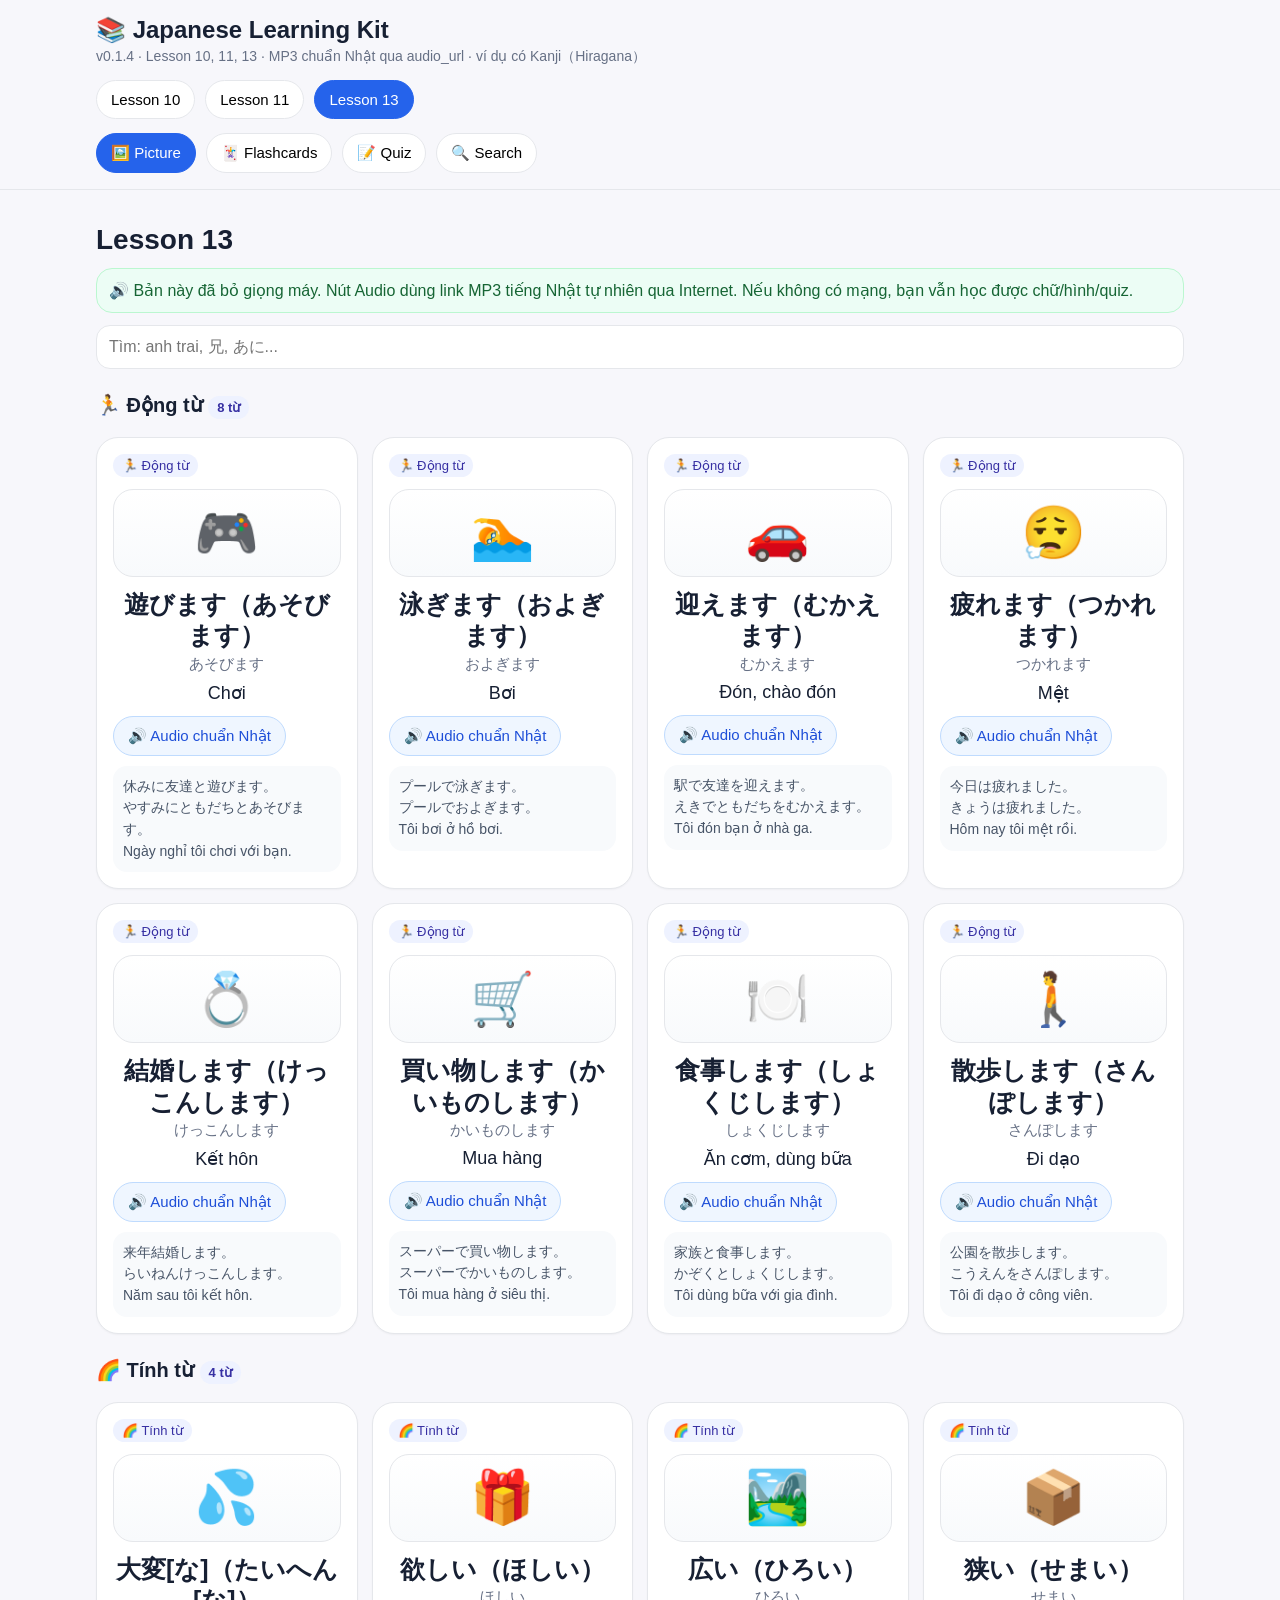
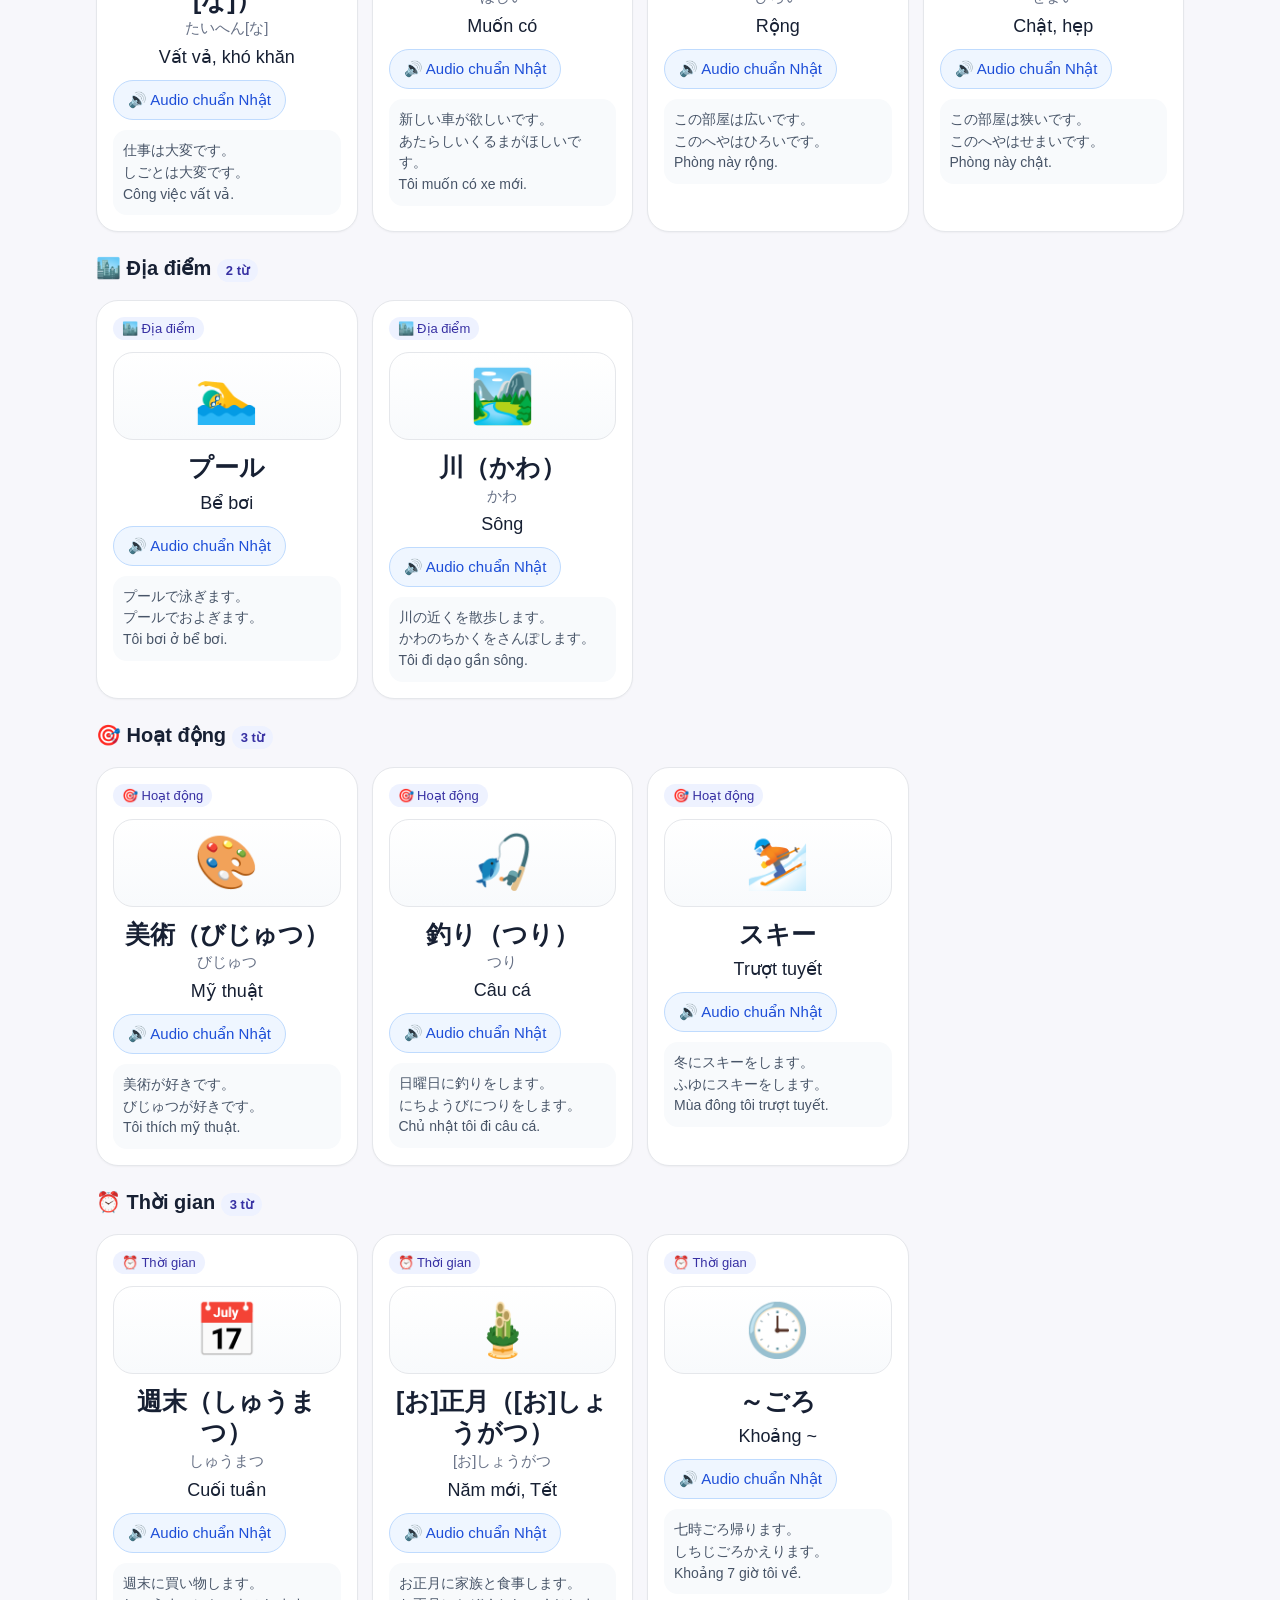
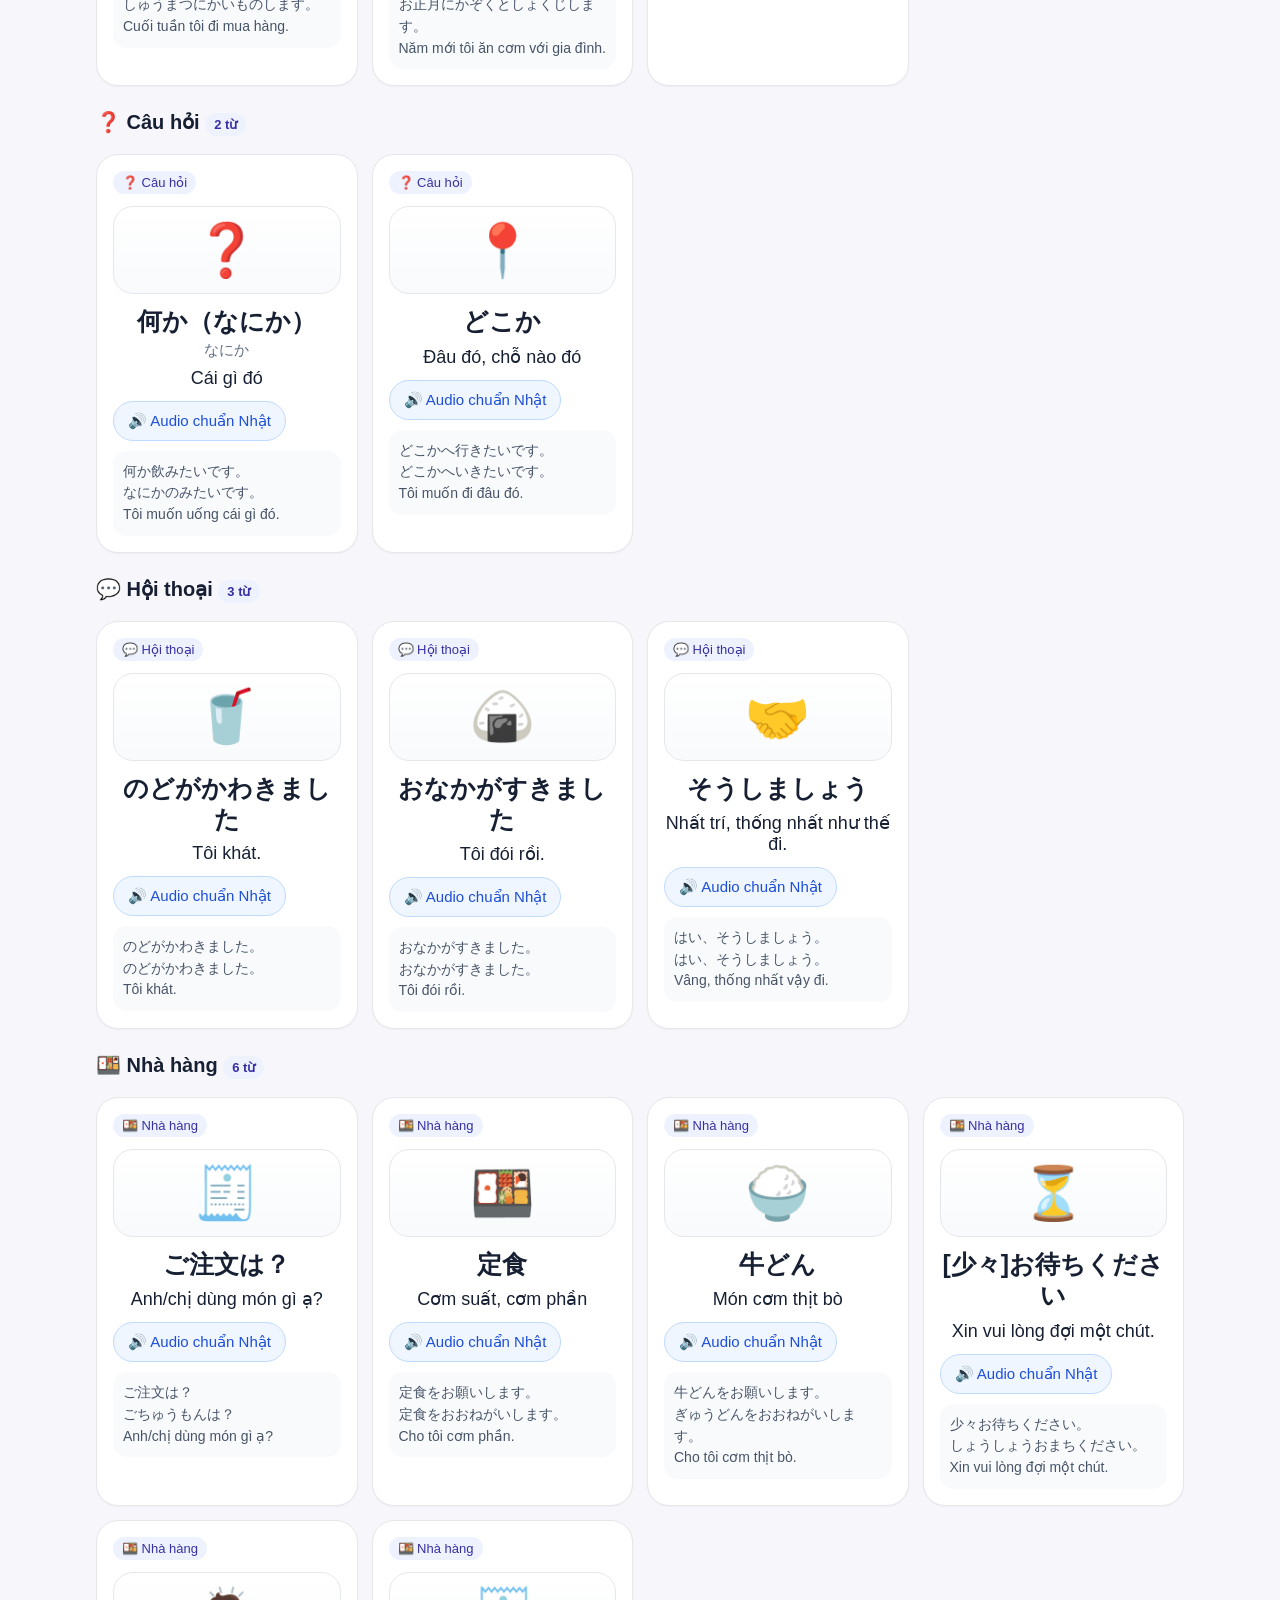
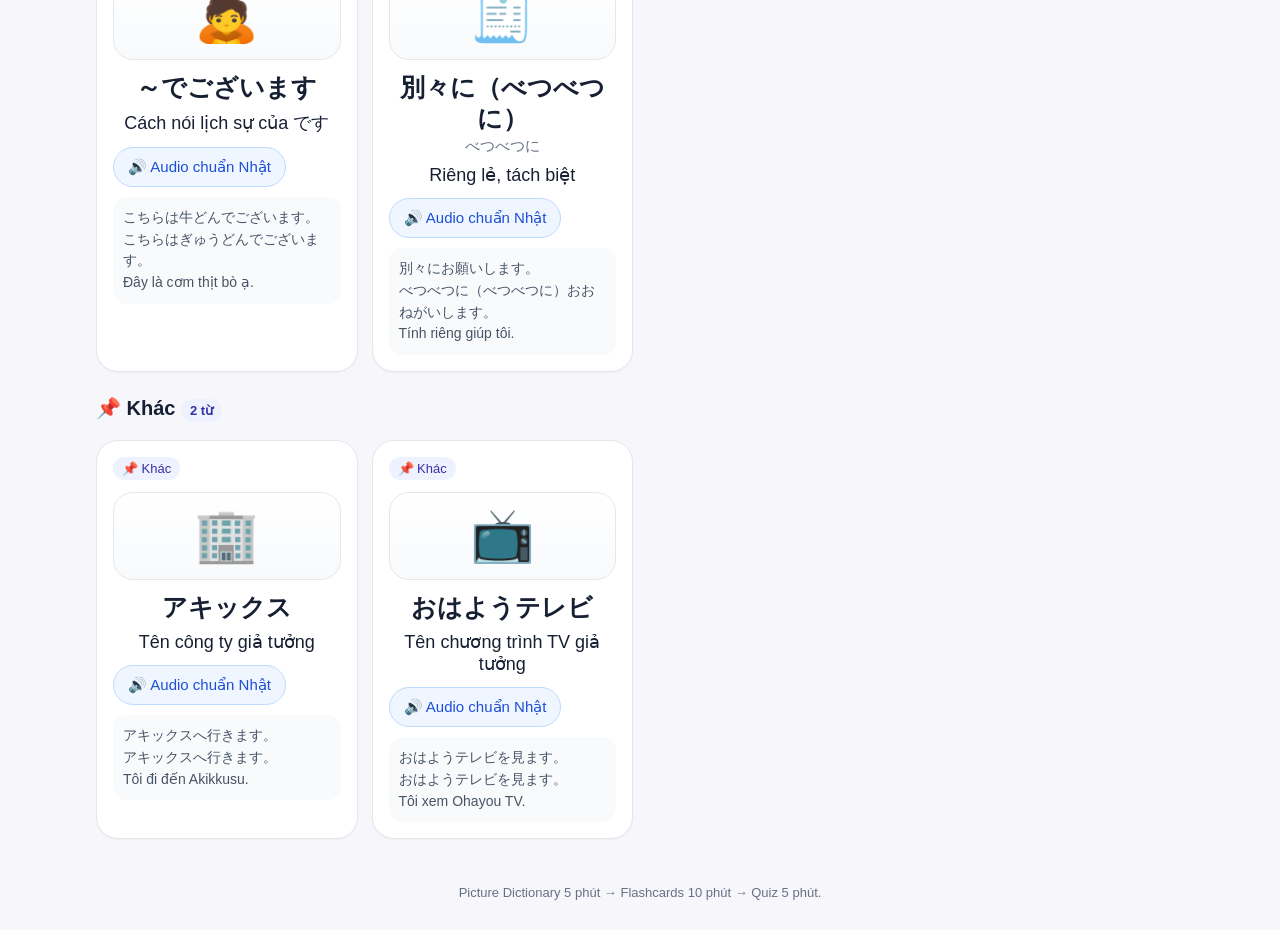
==== commit bea22a18: "Les 13- Update Hỉragana" ====
--- a/index.html
+++ b/index.html
@@ -2,18 +2,18 @@
 <html lang="vi">
 <head>
 <meta charset="utf-8"><meta name="viewport" content="width=device-width,initial-scale=1">
-<title>Japanese Learning Kit v0.1.3</title>
+<title>Japanese Learning Kit v0.1.4</title>
 <style>
 :root{--bg:#f7f7fb;--card:#fff;--text:#172033;--muted:#667085;--line:#e5e7eb;--accent:#2563eb;--good:#16a34a;--bad:#dc2626;--soft:#eff6ff}
 *{box-sizing:border-box}body{margin:0;background:var(--bg);color:var(--text);font-family:-apple-system,BlinkMacSystemFont,"Segoe UI",sans-serif}.wrap{max-width:1120px;margin:0 auto;padding:16px}header{position:sticky;top:0;background:rgba(247,247,251,.97);border-bottom:1px solid var(--line);z-index:10;backdrop-filter:blur(8px)}.brand{font-size:24px;font-weight:800}.sub{color:var(--muted);font-size:14px;margin-top:4px}.row{display:flex;gap:10px;flex-wrap:wrap;align-items:center}button{border:1px solid var(--line);background:#fff;border-radius:999px;padding:10px 14px;font-size:15px;cursor:pointer}button.active{background:var(--accent);color:#fff;border-color:var(--accent)}button:hover{filter:brightness(.98)}h1{font-size:28px;margin:18px 0 10px}.tabs{margin-top:14px}.notice{background:#ecfdf5;border:1px solid #bbf7d0;border-radius:16px;padding:12px;margin:12px 0;color:#166534}.grid{display:grid;grid-template-columns:repeat(auto-fill,minmax(220px,1fr));gap:14px}.card{background:var(--card);border:1px solid var(--line);border-radius:22px;padding:16px;box-shadow:0 1px 2px rgba(0,0,0,.04)}.badge{display:inline-block;background:#eef2ff;border-radius:999px;padding:4px 9px;color:#3730a3;font-size:13px;margin-bottom:8px}.pictogram{height:88px;border-radius:20px;background:linear-gradient(180deg,#fff,#f8fafc);border:1px solid var(--line);display:flex;align-items:center;justify-content:center;font-size:52px;margin:4px 0 12px}.word{font-size:25px;font-weight:800;text-align:center;line-height:1.25}.kana{font-size:15px;color:var(--muted);text-align:center;margin-top:3px}.meaning{font-size:18px;text-align:center;margin-top:8px}.example{background:#f8fafc;border-radius:14px;padding:10px;margin-top:10px;color:#475467;font-size:14px;line-height:1.55}.category-title{font-size:20px;font-weight:800;margin:24px 0 10px}.search{width:100%;border:1px solid var(--line);border-radius:14px;padding:12px;font-size:16px;background:#fff}.flash{max-width:540px;margin:20px auto;text-align:center}.progress{height:10px;background:#e5e7eb;border-radius:99px;overflow:hidden;margin-bottom:12px}.bar{height:100%;background:var(--accent)}.choices{display:grid;gap:10px;margin-top:14px}.choice{border-radius:14px;width:100%}.correct{background:#dcfce7!important;border-color:var(--good)!important}.wrong{background:#fee2e2!important;border-color:var(--bad)!important}.audio{margin-top:12px;border-color:#bfdbfe;background:#eff6ff;color:#1d4ed8}footer{color:var(--muted);font-size:13px;text-align:center;padding:30px 0}@media(max-width:640px){.brand{font-size:20px}button{padding:9px 11px}.word{font-size:22px}}
 </style>
 </head>
 <body>
-<header><div class="wrap"><div class="brand">📚 Japanese Learning Kit</div><div class="sub">v0.1.3 · Lesson 10, 11, 13 · MP3 chuẩn Nhật qua audio_url · ví dụ có Kanji（Hiragana）</div><div class="row tabs" id="lessonButtons"></div><div class="row tabs" id="modeButtons"></div></div></header>
+<header><div class="wrap"><div class="brand">📚 Japanese Learning Kit</div><div class="sub">v0.1.4 · Lesson 10, 11, 13 · MP3 chuẩn Nhật qua audio_url · ví dụ có Kanji（Hiragana）</div><div class="row tabs" id="lessonButtons"></div><div class="row tabs" id="modeButtons"></div></div></header>
 <main class="wrap"><h1 id="title"></h1><div class="notice">🔊 Bản này đã bỏ giọng máy. Nút Audio dùng link MP3 tiếng Nhật tự nhiên qua Internet. Nếu không có mạng, bạn vẫn học được chữ/hình/quiz.</div><div id="app"></div></main><footer>Picture Dictionary 5 phút → Flashcards 10 phút → Quiz 5 phút.</footer>
 <audio id="player" preload="none"></audio>
 <script>
-const LESSONS = {"10": [{"id": "l10_001", "lesson": "10", "hiragana": "あります", "kanji": "", "vietnamese": "Có, ở (đồ vật)", "category": "grammar", "icon": "📦", "example_jp": "あります。", "example_vi": "Có.", "audio_url": "https://assets.languagepod101.com/dictionary/japanese/audiomp3.php?kanji=あります&kana=あります", "example_jp_reading": "あります。", "display": "あります"}, {"id": "l10_002", "lesson": "10", "hiragana": "います", "kanji": "", "vietnamese": "Có, ở (người/động vật)", "category": "grammar", "icon": "👤", "example_jp": "います。", "example_vi": "Có.", "audio_url": "https://assets.languagepod101.com/dictionary/japanese/audiomp3.php?kanji=います&kana=います", "example_jp_reading": "います。", "display": "います"}, {"id": "l10_003", "lesson": "10", "hiragana": "いろいろ[な]", "kanji": "色々", "vietnamese": "Nhiều, đa dạng", "category": "adjective", "icon": "🌈", "example_jp": "いろいろなものがあります。", "example_vi": "Có nhiều đồ vật.", "audio_url": "https://assets.languagepod101.com/dictionary/japanese/audiomp3.php?kanji=色々&kana=いろいろな", "example_jp_reading": "いろいろなものがあります。", "display": "色々（いろいろ[な]）"}, {"id": "l10_004", "lesson": "10", "hiragana": "おとこのひと", "kanji": "男の人", "vietnamese": "Người đàn ông", "category": "people", "icon": "👨", "example_jp": "男の人がいます。", "example_vi": "Có người đàn ông.", "audio_url": "https://assets.languagepod101.com/dictionary/japanese/audiomp3.php?kanji=男の人&kana=おとこのひと", "example_jp_reading": "男の人（おとこのひと）がいます。", "display": "男の人（おとこのひと）"}, {"id": "l10_005", "lesson": "10", "hiragana": "おんなのひと", "kanji": "女の人", "vietnamese": "Người đàn bà", "category": "people", "icon": "👩", "example_jp": "女の人がいます。", "example_vi": "Có người đàn bà.", "audio_url": "https://assets.languagepod101.com/dictionary/japanese/audiomp3.php?kanji=女の人&kana=おんなのひと", "example_jp_reading": "女の人（おんなのひと）がいます。", "display": "女の人（おんなのひと）"}, {"id": "l10_006", "lesson": "10", "hiragana": "おとこのこ", "kanji": "男の子", "vietnamese": "Cậu bé", "category": "people", "icon": "👦", "example_jp": "男の子がいます。", "example_vi": "Có cậu bé.", "audio_url": "https://assets.languagepod101.com/dictionary/japanese/audiomp3.php?kanji=男の子&kana=おとこのこ", "example_jp_reading": "男の子（おとこのこ）がいます。", "display": "男の子（おとこのこ）"}, {"id": "l10_007", "lesson": "10", "hiragana": "おんなのこ", "kanji": "女の子", "vietnamese": "Cô bé", "category": "people", "icon": "👧", "example_jp": "女の子がいます。", "example_vi": "Có cô bé.", "audio_url": "https://assets.languagepod101.com/dictionary/japanese/audiomp3.php?kanji=女の子&kana=おんなのこ", "example_jp_reading": "女の子（おんなのこ）がいます。", "display": "女の子（おんなのこ）"}, {"id": "l10_008", "lesson": "10", "hiragana": "いぬ", "kanji": "犬", "vietnamese": "Chó", "category": "animals", "icon": "🐶", "example_jp": "犬がいます。", "example_vi": "Có con chó.", "audio_url": "https://assets.languagepod101.com/dictionary/japanese/audiomp3.php?kanji=犬&kana=いぬ", "example_jp_reading": "犬（いぬ）がいます。", "display": "犬（いぬ）"}, {"id": "l10_009", "lesson": "10", "hiragana": "ねこ", "kanji": "猫", "vietnamese": "Mèo", "category": "animals", "icon": "🐱", "example_jp": "猫がいます。", "example_vi": "Có con mèo.", "audio_url": "https://assets.languagepod101.com/dictionary/japanese/audiomp3.php?kanji=猫&kana=ねこ", "example_jp_reading": "猫（ねこ）がいます。", "display": "猫（ねこ）"}, {"id": "l10_010", "lesson": "10", "hiragana": "パンダ", "kanji": "", "vietnamese": "Gấu trúc", "category": "animals", "icon": "🐼", "example_jp": "パンダがいます。", "example_vi": "Có gấu trúc.", "audio_url": "https://assets.languagepod101.com/dictionary/japanese/audiomp3.php?kanji=パンダ&kana=パンダ", "example_jp_reading": "パンダがいます。", "display": "パンダ"}, {"id": "l10_011", "lesson": "10", "hiragana": "ぞう", "kanji": "象", "vietnamese": "Voi", "category": "animals", "icon": "🐘", "example_jp": "象がいます。", "example_vi": "Có con voi.", "audio_url": "https://assets.languagepod101.com/dictionary/japanese/audiomp3.php?kanji=象&kana=ぞう", "example_jp_reading": "象（ぞう）がいます。", "display": "象（ぞう）"}, {"id": "l10_012", "lesson": "10", "hiragana": "き", "kanji": "木", "vietnamese": "Cây, gỗ", "category": "objects", "icon": "🌳", "example_jp": "木があります。", "example_vi": "Có cái cây.", "audio_url": "https://assets.languagepod101.com/dictionary/japanese/audiomp3.php?kanji=木&kana=き", "example_jp_reading": "木（き）があります。", "display": "木（き）"}, {"id": "l10_013", "lesson": "10", "hiragana": "もの", "kanji": "物", "vietnamese": "Vật, đồ vật", "category": "objects", "icon": "📦", "example_jp": "物があります。", "example_vi": "Có đồ vật.", "audio_url": "https://assets.languagepod101.com/dictionary/japanese/audiomp3.php?kanji=物&kana=もの", "example_jp_reading": "物（もの）があります。", "display": "物（もの）"}, {"id": "l10_014", "lesson": "10", "hiragana": "でんち", "kanji": "電池", "vietnamese": "Pin", "category": "objects", "icon": "🔋", "example_jp": "電池があります。", "example_vi": "Có pin.", "audio_url": "https://assets.languagepod101.com/dictionary/japanese/audiomp3.php?kanji=電池&kana=でんち", "example_jp_reading": "電池（でんち）があります。", "display": "電池（でんち）"}, {"id": "l10_015", "lesson": "10", "hiragana": "はこ", "kanji": "箱", "vietnamese": "Hộp", "category": "objects", "icon": "📦", "example_jp": "箱があります。", "example_vi": "Có cái hộp.", "audio_url": "https://assets.languagepod101.com/dictionary/japanese/audiomp3.php?kanji=箱&kana=はこ", "example_jp_reading": "箱（はこ）があります。", "display": "箱（はこ）"}, {"id": "l10_016", "lesson": "10", "hiragana": "スイッチ", "kanji": "", "vietnamese": "Công tắc", "category": "objects", "icon": "🔘", "example_jp": "スイッチがあります。", "example_vi": "Có công tắc.", "audio_url": "https://assets.languagepod101.com/dictionary/japanese/audiomp3.php?kanji=スイッチ&kana=スイッチ", "example_jp_reading": "スイッチがあります。", "display": "スイッチ"}, {"id": "l10_017", "lesson": "10", "hiragana": "れいぞうこ", "kanji": "冷蔵庫", "vietnamese": "Tủ lạnh", "category": "objects", "icon": "🧊", "example_jp": "冷蔵庫があります。", "example_vi": "Có tủ lạnh.", "audio_url": "https://assets.languagepod101.com/dictionary/japanese/audiomp3.php?kanji=冷蔵庫&kana=れいぞうこ", "example_jp_reading": "冷蔵庫（れいぞうこ）があります。", "display": "冷蔵庫（れいぞうこ）"}, {"id": "l10_018", "lesson": "10", "hiragana": "テーブル", "kanji": "", "vietnamese": "Bàn", "category": "objects", "icon": "🪑", "example_jp": "テーブルがあります。", "example_vi": "Có cái bàn.", "audio_url": "https://assets.languagepod101.com/dictionary/japanese/audiomp3.php?kanji=テーブル&kana=テーブル", "example_jp_reading": "テーブルがあります。", "display": "テーブル"}, {"id": "l10_019", "lesson": "10", "hiragana": "ベッド", "kanji": "", "vietnamese": "Giường", "category": "objects", "icon": "🛏️", "example_jp": "ベッドがあります。", "example_vi": "Có cái giường.", "audio_url": "https://assets.languagepod101.com/dictionary/japanese/audiomp3.php?kanji=ベッド&kana=ベッド", "example_jp_reading": "ベッドがあります。", "display": "ベッド"}, {"id": "l10_020", "lesson": "10", "hiragana": "たな", "kanji": "棚", "vietnamese": "Giá kệ", "category": "objects", "icon": "🗄️", "example_jp": "棚があります。", "example_vi": "Có kệ sách.", "audio_url": "https://assets.languagepod101.com/dictionary/japanese/audiomp3.php?kanji=棚&kana=たな", "example_jp_reading": "棚（たな）があります。", "display": "棚（たな）"}, {"id": "l10_021", "lesson": "10", "hiragana": "ドア", "kanji": "", "vietnamese": "Cửa", "category": "objects", "icon": "🚪", "example_jp": "ドアがあります。", "example_vi": "Có cái cửa.", "audio_url": "https://assets.languagepod101.com/dictionary/japanese/audiomp3.php?kanji=ドア&kana=ドア", "example_jp_reading": "ドアがあります。", "display": "ドア"}, {"id": "l10_022", "lesson": "10", "hiragana": "まど", "kanji": "窓", "vietnamese": "Cửa sổ", "category": "objects", "icon": "🪟", "example_jp": "窓があります。", "example_vi": "Có cửa sổ.", "audio_url": "https://assets.languagepod101.com/dictionary/japanese/audiomp3.php?kanji=窓&kana=まど", "example_jp_reading": "窓（まど）があります。", "display": "窓（まど）"}, {"id": "l10_023", "lesson": "10", "hiragana": "ポスト", "kanji": "", "vietnamese": "Hộp thư", "category": "objects", "icon": "📮", "example_jp": "ポストがあります。", "example_vi": "Có hộp thư.", "audio_url": "https://assets.languagepod101.com/dictionary/japanese/audiomp3.php?kanji=ポスト&kana=ポスト", "example_jp_reading": "ポストがあります。", "display": "ポスト"}, {"id": "l10_024", "lesson": "10", "hiragana": "ビル", "kanji": "", "vietnamese": "Tòa nhà", "category": "places", "icon": "🏢", "example_jp": "ビルがあります。", "example_vi": "Có tòa nhà.", "audio_url": "https://assets.languagepod101.com/dictionary/japanese/audiomp3.php?kanji=ビル&kana=ビル", "example_jp_reading": "ビルがあります。", "display": "ビル"}, {"id": "l10_025", "lesson": "10", "hiragana": "ATM", "kanji": "", "vietnamese": "Máy ATM", "category": "places", "icon": "🏧", "example_jp": "ATMがあります。", "example_vi": "Có máy ATM.", "audio_url": "https://assets.languagepod101.com/dictionary/japanese/audiomp3.php?kanji=ATM&kana=ATM", "example_jp_reading": "ATMがあります。", "display": "ATM"}, {"id": "l10_026", "lesson": "10", "hiragana": "コンビニ", "kanji": "", "vietnamese": "Cửa hàng tiện lợi", "category": "places", "icon": "🏪", "example_jp": "コンビニがあります。", "example_vi": "Có combini.", "audio_url": "https://assets.languagepod101.com/dictionary/japanese/audiomp3.php?kanji=コンビニ&kana=コンビニ", "example_jp_reading": "コンビニがあります。", "display": "コンビニ"}, {"id": "l10_027", "lesson": "10", "hiragana": "こうえん", "kanji": "公園", "vietnamese": "Công viên", "category": "places", "icon": "🏞️", "example_jp": "公園があります。", "example_vi": "Có công viên.", "audio_url": "https://assets.languagepod101.com/dictionary/japanese/audiomp3.php?kanji=公園&kana=こうえん", "example_jp_reading": "公園（こうえん）があります。", "display": "公園（こうえん）"}, {"id": "l10_028", "lesson": "10", "hiragana": "きっさてん", "kanji": "喫茶店", "vietnamese": "Quán cafe", "category": "places", "icon": "☕", "example_jp": "喫茶店があります。", "example_vi": "Có quán cafe.", "audio_url": "https://assets.languagepod101.com/dictionary/japanese/audiomp3.php?kanji=喫茶店&kana=きっさてん", "example_jp_reading": "喫茶店（きっさてん）があります。", "display": "喫茶店（きっさてん）"}, {"id": "l10_029", "lesson": "10", "hiragana": "～や", "kanji": "～屋", "vietnamese": "Hiệu ~, cửa hàng ~", "category": "places", "icon": "🏬", "example_jp": "パン屋があります。", "example_vi": "Có tiệm bánh.", "audio_url": "https://assets.languagepod101.com/dictionary/japanese/audiomp3.php?kanji=屋&kana=や", "example_jp_reading": "パン屋があります。", "display": "～屋（～や）"}, {"id": "l10_030", "lesson": "10", "hiragana": "のりば", "kanji": "乗り場", "vietnamese": "Bến xe, điểm lên xuống xe", "category": "places", "icon": "🚌", "example_jp": "バスの乗り場はどこですか。", "example_vi": "Bến xe buýt ở đâu?", "audio_url": "https://assets.languagepod101.com/dictionary/japanese/audiomp3.php?kanji=乗り場&kana=のりば", "example_jp_reading": "バスの乗り場（のりば）はどこですか。", "display": "乗り場（のりば）"}, {"id": "l10_031", "lesson": "10", "hiragana": "けん", "kanji": "県", "vietnamese": "Tỉnh", "category": "places", "icon": "🗾", "example_jp": "山梨県にいます。", "example_vi": "Tôi ở tỉnh Yamanashi.", "audio_url": "https://assets.languagepod101.com/dictionary/japanese/audiomp3.php?kanji=県&kana=けん", "example_jp_reading": "山梨県（けん）にいます。", "display": "県（けん）"}, {"id": "l10_032", "lesson": "10", "hiragana": "うえ", "kanji": "上", "vietnamese": "Trên", "category": "position", "icon": "⬆️", "example_jp": "箱の上にあります。", "example_vi": "Ở trên hộp.", "audio_url": "https://assets.languagepod101.com/dictionary/japanese/audiomp3.php?kanji=上&kana=うえ", "example_jp_reading": "箱（はこ）の上（うえ）にあります。", "display": "上（うえ）"}, {"id": "l10_033", "lesson": "10", "hiragana": "した", "kanji": "下", "vietnamese": "Dưới", "category": "position", "icon": "⬇️", "example_jp": "箱の下にあります。", "example_vi": "Ở dưới hộp.", "audio_url": "https://assets.languagepod101.com/dictionary/japanese/audiomp3.php?kanji=下&kana=した", "example_jp_reading": "箱（はこ）の下（した）にあります。", "display": "下（した）"}, {"id": "l10_034", "lesson": "10", "hiragana": "まえ", "kanji": "前", "vietnamese": "Trước", "category": "position", "icon": "↗️", "example_jp": "駅の前にあります。", "example_vi": "Ở trước nhà ga.", "audio_url": "https://assets.languagepod101.com/dictionary/japanese/audiomp3.php?kanji=前&kana=まえ", "example_jp_reading": "駅（えき）の前（まえ）にあります。", "display": "前（まえ）"}, {"id": "l10_035", "lesson": "10", "hiragana": "うしろ", "kanji": "後ろ", "vietnamese": "Sau", "category": "position", "icon": "↙️", "example_jp": "家の後ろにあります。", "example_vi": "Ở sau nhà.", "audio_url": "https://assets.languagepod101.com/dictionary/japanese/audiomp3.php?kanji=後ろ&kana=うしろ", "example_jp_reading": "家の後ろ（うしろ）にあります。", "display": "後ろ（うしろ）"}, {"id": "l10_036", "lesson": "10", "hiragana": "みぎ", "kanji": "右", "vietnamese": "Phải", "category": "position", "icon": "➡️", "example_jp": "右にあります。", "example_vi": "Ở bên phải.", "audio_url": "https://assets.languagepod101.com/dictionary/japanese/audiomp3.php?kanji=右&kana=みぎ", "example_jp_reading": "右（みぎ）にあります。", "display": "右（みぎ）"}, {"id": "l10_037", "lesson": "10", "hiragana": "ひだり", "kanji": "左", "vietnamese": "Trái", "category": "position", "icon": "⬅️", "example_jp": "左にあります。", "example_vi": "Ở bên trái.", "audio_url": "https://assets.languagepod101.com/dictionary/japanese/audiomp3.php?kanji=左&kana=ひだり", "example_jp_reading": "左（ひだり）にあります。", "display": "左（ひだり）"}, {"id": "l10_038", "lesson": "10", "hiragana": "なか", "kanji": "中", "vietnamese": "Trong, giữa", "category": "position", "icon": "📥", "example_jp": "箱の中にあります。", "example_vi": "Ở trong hộp.", "audio_url": "https://assets.languagepod101.com/dictionary/japanese/audiomp3.php?kanji=中&kana=なか", "example_jp_reading": "箱（はこ）の中（なか）にあります。", "display": "中（なか）"}, {"id": "l10_039", "lesson": "10", "hiragana": "そと", "kanji": "外", "vietnamese": "Ngoài", "category": "position", "icon": "📤", "example_jp": "箱の外にあります。", "example_vi": "Ở ngoài hộp.", "audio_url": "https://assets.languagepod101.com/dictionary/japanese/audiomp3.php?kanji=外&kana=そと", "example_jp_reading": "箱（はこ）の外（そと）にあります。", "display": "外（そと）"}, {"id": "l10_040", "lesson": "10", "hiragana": "となり", "kanji": "隣", "vietnamese": "Bên cạnh", "category": "position", "icon": "🏘️", "example_jp": "家の隣にあります。", "example_vi": "Ở bên cạnh nhà.", "audio_url": "https://assets.languagepod101.com/dictionary/japanese/audiomp3.php?kanji=隣&kana=となり", "example_jp_reading": "家の隣（となり）にあります。", "display": "隣（となり）"}, {"id": "l10_041", "lesson": "10", "hiragana": "ちかく", "kanji": "近く", "vietnamese": "Gần", "category": "position", "icon": "📍", "example_jp": "駅の近くにあります。", "example_vi": "Ở gần nhà ga.", "audio_url": "https://assets.languagepod101.com/dictionary/japanese/audiomp3.php?kanji=近く&kana=ちかく", "example_jp_reading": "駅（えき）の近く（ちかく）にあります。", "display": "近く（ちかく）"}, {"id": "l10_042", "lesson": "10", "hiragana": "あいだ", "kanji": "間", "vietnamese": "Giữa", "category": "position", "icon": "↔️", "example_jp": "本屋と銀行の間にあります。", "example_vi": "Ở giữa hiệu sách và ngân hàng.", "audio_url": "https://assets.languagepod101.com/dictionary/japanese/audiomp3.php?kanji=間&kana=あいだ", "example_jp_reading": "本屋と銀行の間（あいだ）にあります。", "display": "間（あいだ）"}, {"id": "l10_043", "lesson": "10", "hiragana": "～や～[など]", "kanji": "", "vietnamese": "Và ~, v.v.", "category": "grammar", "icon": "📚", "example_jp": "本やノートがあります。", "example_vi": "Có sách, vở, v.v.", "audio_url": "https://assets.languagepod101.com/dictionary/japanese/audiomp3.php?kanji=やなど&kana=やなど", "example_jp_reading": "本やノートがあります。", "display": "～や～[など]"}, {"id": "l10_044", "lesson": "10", "hiragana": "[どうも]すみません。", "kanji": "", "vietnamese": "Cám ơn / Xin lỗi", "category": "conversation", "icon": "🙏", "example_jp": "どうもすみません。", "example_vi": "Cám ơn.", "audio_url": "https://assets.languagepod101.com/dictionary/japanese/audiomp3.php?kanji=どうもすみません。&kana=どうもすみません。", "example_jp_reading": "どうもすみません。", "display": "[どうも]すみません。"}, {"id": "l10_045", "lesson": "10", "hiragana": "ナンプラー", "kanji": "", "vietnamese": "Nước mắm Thái", "category": "food", "icon": "🍶", "example_jp": "ナンプラーがあります。", "example_vi": "Có nước mắm Thái.", "audio_url": "https://assets.languagepod101.com/dictionary/japanese/audiomp3.php?kanji=ナンプラー&kana=ナンプラー", "example_jp_reading": "ナンプラーがあります。", "display": "ナンプラー"}, {"id": "l10_046", "lesson": "10", "hiragana": "コーナー", "kanji": "", "vietnamese": "Góc", "category": "places", "icon": "📐", "example_jp": "コーナーにあります。", "example_vi": "Ở góc.", "audio_url": "https://assets.languagepod101.com/dictionary/japanese/audiomp3.php?kanji=コーナー&kana=コーナー", "example_jp_reading": "コーナーにあります。", "display": "コーナー"}, {"id": "l10_047", "lesson": "10", "hiragana": "いちばんした", "kanji": "一番下", "vietnamese": "Thấp nhất, phía dưới cùng", "category": "position", "icon": "⏬", "example_jp": "一番下にあります。", "example_vi": "Ở dưới cùng.", "audio_url": "https://assets.languagepod101.com/dictionary/japanese/audiomp3.php?kanji=一番下&kana=いちばんした", "example_jp_reading": "一番下（いちばんした）にあります。", "display": "一番下（いちばんした）"}, {"id": "l10_048", "lesson": "10", "hiragana": "とうきょうディズニーランド", "kanji": "東京ディズニーランド", "vietnamese": "Công viên Tokyo Disneyland", "category": "places", "icon": "🏰", "example_jp": "東京ディズニーランドへ行きます。", "example_vi": "Đi Tokyo Disneyland.", "audio_url": "https://assets.languagepod101.com/dictionary/japanese/audiomp3.php?kanji=東京ディズニーランド&kana=とうきょうディズニーランド", "example_jp_reading": "東京ディズニーランド（とうきょうディズニーランド）へ行きます。", "display": "東京ディズニーランド（とうきょうディズニーランド）"}, {"id": "l10_049", "lesson": "10", "hiragana": "アジアストア", "kanji": "", "vietnamese": "Tên siêu thị giả tưởng", "category": "places", "icon": "🛒", "example_jp": "アジアストアにあります。", "example_vi": "Ở Asia Store.", "audio_url": "https://assets.languagepod101.com/dictionary/japanese/audiomp3.php?kanji=アジアストア&kana=アジアストア", "example_jp_reading": "アジアストアにあります。", "display": "アジアストア"}], "11": [{"id": "l11_001", "lesson": "11", "hiragana": "います [こどもが～]", "kanji": "子供が～", "vietnamese": "Có [con]", "category": "verbs", "icon": "👶", "example_jp": "子供がいます。", "example_vi": "Có con.", "audio_url": "https://assets.languagepod101.com/dictionary/japanese/audiomp3.php?kanji=子供が&kana=います こどもが", "example_jp_reading": "子供がいます。", "display": "子供が～（います [こどもが～]）"}, {"id": "l11_002", "lesson": "11", "hiragana": "います [にほんに～]", "kanji": "日本に～", "vietnamese": "Ở [Nhật]", "category": "verbs", "icon": "🇯🇵", "example_jp": "日本にいます。", "example_vi": "Ở Nhật.", "audio_url": "https://assets.languagepod101.com/dictionary/japanese/audiomp3.php?kanji=日本に&kana=います にほんに", "example_jp_reading": "日本（にほん）にいます。", "display": "日本に～（います [にほんに～]）"}, {"id": "l11_003", "lesson": "11", "hiragana": "かかります", "kanji": "", "vietnamese": "Mất, tốn (thời gian, tiền)", "category": "verbs", "icon": "⏱️", "example_jp": "一時間かかります。", "example_vi": "Mất một tiếng.", "audio_url": "https://assets.languagepod101.com/dictionary/japanese/audiomp3.php?kanji=かかります&kana=かかります", "example_jp_reading": "一時間（いちじかん）かかります。", "display": "かかります"}, {"id": "l11_004", "lesson": "11", "hiragana": "やすみます", "kanji": "休みます", "vietnamese": "Nghỉ (làm)", "category": "verbs", "icon": "🏖️", "example_jp": "会社を休みます。", "example_vi": "Nghỉ làm ở công ty.", "audio_url": "https://assets.languagepod101.com/dictionary/japanese/audiomp3.php?kanji=休みます&kana=やすみます", "example_jp_reading": "会社を休み（やすみ）ます（やすみます）。", "display": "休みます（やすみます）"}, {"id": "l11_005", "lesson": "11", "hiragana": "ひとつ", "kanji": "1つ", "vietnamese": "Một cái", "category": "counters", "icon": "1️⃣", "example_jp": "りんごを一つください。", "example_vi": "Cho tôi một quả táo.", "audio_url": "https://assets.languagepod101.com/dictionary/japanese/audiomp3.php?kanji=1つ&kana=ひとつ", "example_jp_reading": "りんごを一つください。", "display": "1つ（ひとつ）"}, {"id": "l11_006", "lesson": "11", "hiragana": "ふたつ", "kanji": "2つ", "vietnamese": "Hai cái", "category": "counters", "icon": "2️⃣", "example_jp": "みかんを二つください。", "example_vi": "Cho tôi hai quả quýt.", "audio_url": "https://assets.languagepod101.com/dictionary/japanese/audiomp3.php?kanji=2つ&kana=ふたつ", "example_jp_reading": "みかんを二つください。", "display": "2つ（ふたつ）"}, {"id": "l11_007", "lesson": "11", "hiragana": "みっつ", "kanji": "3つ", "vietnamese": "Ba cái", "category": "counters", "icon": "3️⃣", "example_jp": "三つあります。", "example_vi": "Có ba cái.", "audio_url": "https://assets.languagepod101.com/dictionary/japanese/audiomp3.php?kanji=3つ&kana=みっつ", "example_jp_reading": "三つあります。", "display": "3つ（みっつ）"}, {"id": "l11_008", "lesson": "11", "hiragana": "よっつ", "kanji": "4つ", "vietnamese": "Bốn cái", "category": "counters", "icon": "4️⃣", "example_jp": "四つあります。", "example_vi": "Có bốn cái.", "audio_url": "https://assets.languagepod101.com/dictionary/japanese/audiomp3.php?kanji=4つ&kana=よっつ", "example_jp_reading": "四つあります。", "display": "4つ（よっつ）"}, {"id": "l11_009", "lesson": "11", "hiragana": "いつつ", "kanji": "5つ", "vietnamese": "Năm cái", "category": "counters", "icon": "5️⃣", "example_jp": "五つあります。", "example_vi": "Có năm cái.", "audio_url": "https://assets.languagepod101.com/dictionary/japanese/audiomp3.php?kanji=5つ&kana=いつつ", "example_jp_reading": "五つあります。", "display": "5つ（いつつ）"}, {"id": "l11_010", "lesson": "11", "hiragana": "むっつ", "kanji": "6つ", "vietnamese": "Sáu cái", "category": "counters", "icon": "6️⃣", "example_jp": "六つあります。", "example_vi": "Có sáu cái.", "audio_url": "https://assets.languagepod101.com/dictionary/japanese/audiomp3.php?kanji=6つ&kana=むっつ", "example_jp_reading": "六つあります。", "display": "6つ（むっつ）"}, {"id": "l11_011", "lesson": "11", "hiragana": "ななつ", "kanji": "7つ", "vietnamese": "Bảy cái", "category": "counters", "icon": "7️⃣", "example_jp": "七つあります。", "example_vi": "Có bảy cái.", "audio_url": "https://assets.languagepod101.com/dictionary/japanese/audiomp3.php?kanji=7つ&kana=ななつ", "example_jp_reading": "七つあります。", "display": "7つ（ななつ）"}, {"id": "l11_012", "lesson": "11", "hiragana": "やっつ", "kanji": "8つ", "vietnamese": "Tám cái", "category": "counters", "icon": "8️⃣", "example_jp": "八つあります。", "example_vi": "Có tám cái.", "audio_url": "https://assets.languagepod101.com/dictionary/japanese/audiomp3.php?kanji=8つ&kana=やっつ", "example_jp_reading": "八つあります。", "display": "8つ（やっつ）"}, {"id": "l11_013", "lesson": "11", "hiragana": "ここのつ", "kanji": "9つ", "vietnamese": "Chín cái", "category": "counters", "icon": "9️⃣", "example_jp": "九つあります。", "example_vi": "Có chín cái.", "audio_url": "https://assets.languagepod101.com/dictionary/japanese/audiomp3.php?kanji=9つ&kana=ここのつ", "example_jp_reading": "九つあります。", "display": "9つ（ここのつ）"}, {"id": "l11_014", "lesson": "11", "hiragana": "とお", "kanji": "10", "vietnamese": "Mười cái", "category": "counters", "icon": "🔟", "example_jp": "十あります。", "example_vi": "Có mười cái.", "audio_url": "https://assets.languagepod101.com/dictionary/japanese/audiomp3.php?kanji=10&kana=とお", "example_jp_reading": "十あります。", "display": "10（とお）"}, {"id": "l11_015", "lesson": "11", "hiragana": "いくつ", "kanji": "", "vietnamese": "Mấy cái, bao nhiêu cái", "category": "question", "icon": "❓", "example_jp": "いくつありますか。", "example_vi": "Có bao nhiêu cái?", "audio_url": "https://assets.languagepod101.com/dictionary/japanese/audiomp3.php?kanji=いくつ&kana=いくつ", "example_jp_reading": "いくつありますか。", "display": "いくつ"}, {"id": "l11_016", "lesson": "11", "hiragana": "ひとり", "kanji": "1人", "vietnamese": "Một người", "category": "people_count", "icon": "🧍", "example_jp": "一人います。", "example_vi": "Có một người.", "audio_url": "https://assets.languagepod101.com/dictionary/japanese/audiomp3.php?kanji=1人&kana=ひとり", "example_jp_reading": "一人（ひとり）います。", "display": "1人（ひとり）"}, {"id": "l11_017", "lesson": "11", "hiragana": "ふたり", "kanji": "2人", "vietnamese": "Hai người", "category": "people_count", "icon": "🧍‍♂️🧍", "example_jp": "二人います。", "example_vi": "Có hai người.", "audio_url": "https://assets.languagepod101.com/dictionary/japanese/audiomp3.php?kanji=2人&kana=ふたり", "example_jp_reading": "二人（ふたり）います。", "display": "2人（ふたり）"}, {"id": "l11_018", "lesson": "11", "hiragana": "ーにん", "kanji": "ー人", "vietnamese": "~ người", "category": "people_count", "icon": "👥", "example_jp": "三人います。", "example_vi": "Có ba người.", "audio_url": "https://assets.languagepod101.com/dictionary/japanese/audiomp3.php?kanji=ー人&kana=ーにん", "example_jp_reading": "三人（さんにん）います。", "display": "ー人（ーにん）"}, {"id": "l11_019", "lesson": "11", "hiragana": "ーだい", "kanji": "ー台", "vietnamese": "~ cái (máy móc, xe)", "category": "counter_units", "icon": "🚗", "example_jp": "車が一台あります。", "example_vi": "Có một chiếc xe.", "audio_url": "https://assets.languagepod101.com/dictionary/japanese/audiomp3.php?kanji=ー台&kana=ーだい", "example_jp_reading": "車（くるま）が一台あります。", "display": "ー台（ーだい）"}, {"id": "l11_020", "lesson": "11", "hiragana": "ーまい", "kanji": "ー枚", "vietnamese": "~ tờ, tấm", "category": "counter_units", "icon": "📄", "example_jp": "切手を一枚ください。", "example_vi": "Cho tôi một con tem.", "audio_url": "https://assets.languagepod101.com/dictionary/japanese/audiomp3.php?kanji=ー枚&kana=ーまい", "example_jp_reading": "切手（きって）を一枚ください。", "display": "ー枚（ーまい）"}, {"id": "l11_021", "lesson": "11", "hiragana": "ーかい", "kanji": "ー回", "vietnamese": "~ lần", "category": "counter_units", "icon": "🔁", "example_jp": "一回見ます。", "example_vi": "Xem một lần.", "audio_url": "https://assets.languagepod101.com/dictionary/japanese/audiomp3.php?kanji=ー回&kana=ーかい", "example_jp_reading": "一回見ます。", "display": "ー回（ーかい）"}, {"id": "l11_022", "lesson": "11", "hiragana": "りんご", "kanji": "", "vietnamese": "Táo", "category": "food", "icon": "🍎", "example_jp": "りんごを一つ食べます。", "example_vi": "Ăn một quả táo.", "audio_url": "https://assets.languagepod101.com/dictionary/japanese/audiomp3.php?kanji=りんご&kana=りんご", "example_jp_reading": "りんごを一つ食べます。", "display": "りんご"}, {"id": "l11_023", "lesson": "11", "hiragana": "みかん", "kanji": "", "vietnamese": "Quýt", "category": "food", "icon": "🍊", "example_jp": "みかんを二つ買います。", "example_vi": "Mua hai quả quýt.", "audio_url": "https://assets.languagepod101.com/dictionary/japanese/audiomp3.php?kanji=みかん&kana=みかん", "example_jp_reading": "みかんを二つ買います。", "display": "みかん"}, {"id": "l11_024", "lesson": "11", "hiragana": "サンドイッチ", "kanji": "", "vietnamese": "Bánh sandwich", "category": "food", "icon": "🥪", "example_jp": "サンドイッチを食べます。", "example_vi": "Ăn bánh sandwich.", "audio_url": "https://assets.languagepod101.com/dictionary/japanese/audiomp3.php?kanji=サンドイッチ&kana=サンドイッチ", "example_jp_reading": "サンドイッチを食べます。", "display": "サンドイッチ"}, {"id": "l11_025", "lesson": "11", "hiragana": "カレー[ライス]", "kanji": "", "vietnamese": "Cơm cà ri", "category": "food", "icon": "🍛", "example_jp": "カレーを食べます。", "example_vi": "Ăn cơm cà ri.", "audio_url": "https://assets.languagepod101.com/dictionary/japanese/audiomp3.php?kanji=カレーライス&kana=カレーライス", "example_jp_reading": "カレーを食べます。", "display": "カレー[ライス]"}, {"id": "l11_026", "lesson": "11", "hiragana": "アイスクリーム", "kanji": "", "vietnamese": "Kem", "category": "food", "icon": "🍦", "example_jp": "アイスクリームを食べます。", "example_vi": "Ăn kem.", "audio_url": "https://assets.languagepod101.com/dictionary/japanese/audiomp3.php?kanji=アイスクリーム&kana=アイスクリーム", "example_jp_reading": "アイスクリームを食べます。", "display": "アイスクリーム"}, {"id": "l11_027", "lesson": "11", "hiragana": "きって", "kanji": "切手", "vietnamese": "Tem", "category": "items", "icon": "🏷️", "example_jp": "切手を一枚ください。", "example_vi": "Cho tôi một con tem.", "audio_url": "https://assets.languagepod101.com/dictionary/japanese/audiomp3.php?kanji=切手&kana=きって", "example_jp_reading": "切手（きって）を一枚ください。", "display": "切手（きって）"}, {"id": "l11_028", "lesson": "11", "hiragana": "はがき", "kanji": "", "vietnamese": "Bưu thiếp", "category": "items", "icon": "📮", "example_jp": "はがきを書きます。", "example_vi": "Viết bưu thiếp.", "audio_url": "https://assets.languagepod101.com/dictionary/japanese/audiomp3.php?kanji=はがき&kana=はがき", "example_jp_reading": "はがきを書きます。", "display": "はがき"}, {"id": "l11_029", "lesson": "11", "hiragana": "ふうとう", "kanji": "封筒", "vietnamese": "Phong bì", "category": "items", "icon": "✉️", "example_jp": "封筒があります。", "example_vi": "Có phong bì.", "audio_url": "https://assets.languagepod101.com/dictionary/japanese/audiomp3.php?kanji=封筒&kana=ふうとう", "example_jp_reading": "封筒（ふうとう）があります。", "display": "封筒（ふうとう）"}, {"id": "l11_030", "lesson": "11", "hiragana": "りょうしん", "kanji": "両親", "vietnamese": "Bố mẹ", "category": "family", "icon": "👨‍👩‍👧", "example_jp": "両親は日本にいます。", "example_vi": "Bố mẹ ở Nhật.", "audio_url": "https://assets.languagepod101.com/dictionary/japanese/audiomp3.php?kanji=両親&kana=りょうしん", "example_jp_reading": "両親（りょうしん）は日本（にほん）にいます。", "display": "両親（りょうしん）"}, {"id": "l11_031", "lesson": "11", "hiragana": "きょうだい", "kanji": "兄弟", "vietnamese": "Anh chị em", "category": "family", "icon": "👨‍👩‍👧‍👦", "example_jp": "兄弟がいます。", "example_vi": "Có anh chị em.", "audio_url": "https://assets.languagepod101.com/dictionary/japanese/audiomp3.php?kanji=兄弟&kana=きょうだい", "example_jp_reading": "兄（あに）弟（きょうだい）がいます。", "display": "兄弟（きょうだい）"}, {"id": "l11_032", "lesson": "11", "hiragana": "あに", "kanji": "兄", "vietnamese": "Anh trai (mình)", "category": "family", "icon": "👨", "example_jp": "兄がいます。", "example_vi": "Tôi có anh trai.", "audio_url": "https://assets.languagepod101.com/dictionary/japanese/audiomp3.php?kanji=兄&kana=あに", "example_jp_reading": "兄（あに）がいます。", "display": "兄（あに）"}, {"id": "l11_033", "lesson": "11", "hiragana": "おにいさん", "kanji": "お兄さん", "vietnamese": "Anh trai (người khác)", "category": "family", "icon": "👨", "example_jp": "お兄さんは日本にいますか。", "example_vi": "Anh trai bạn ở Nhật không?", "audio_url": "https://assets.languagepod101.com/dictionary/japanese/audiomp3.php?kanji=お兄さん&kana=おにいさん", "example_jp_reading": "お兄（あに）さん（おにいさん）は日本（にほん）にいますか。", "display": "お兄さん（おにいさん）"}, {"id": "l11_034", "lesson": "11", "hiragana": "あね", "kanji": "姉", "vietnamese": "Chị gái (mình)", "category": "family", "icon": "👩", "example_jp": "姉がいます。", "example_vi": "Tôi có chị gái.", "audio_url": "https://assets.languagepod101.com/dictionary/japanese/audiomp3.php?kanji=姉&kana=あね", "example_jp_reading": "姉（あね）がいます。", "display": "姉（あね）"}, {"id": "l11_035", "lesson": "11", "hiragana": "おねえさん", "kanji": "お姉さん", "vietnamese": "Chị gái (người khác)", "category": "family", "icon": "👩", "example_jp": "お姉さんは会社員です。", "example_vi": "Chị gái bạn là nhân viên công ty.", "audio_url": "https://assets.languagepod101.com/dictionary/japanese/audiomp3.php?kanji=お姉さん&kana=おねえさん", "example_jp_reading": "お姉（あね）さん（おねえさん）は会社員です。", "display": "お姉さん（おねえさん）"}, {"id": "l11_036", "lesson": "11", "hiragana": "おとうと", "kanji": "弟", "vietnamese": "Em trai (mình)", "category": "family", "icon": "👦", "example_jp": "弟がいます。", "example_vi": "Tôi có em trai.", "audio_url": "https://assets.languagepod101.com/dictionary/japanese/audiomp3.php?kanji=弟&kana=おとうと", "example_jp_reading": "弟（おとうと）がいます。", "display": "弟（おとうと）"}, {"id": "l11_037", "lesson": "11", "hiragana": "おとうとさん", "kanji": "弟さん", "vietnamese": "Em trai (người khác)", "category": "family", "icon": "👦", "example_jp": "弟さんは学生ですか。", "example_vi": "Em trai bạn là học sinh à?", "audio_url": "https://assets.languagepod101.com/dictionary/japanese/audiomp3.php?kanji=弟さん&kana=おとうとさん", "example_jp_reading": "弟（おとうと）さん（おとうとさん）は学生ですか。", "display": "弟さん（おとうとさん）"}, {"id": "l11_038", "lesson": "11", "hiragana": "いもうと", "kanji": "妹", "vietnamese": "Em gái (mình)", "category": "family", "icon": "👧", "example_jp": "妹がいます。", "example_vi": "Tôi có em gái.", "audio_url": "https://assets.languagepod101.com/dictionary/japanese/audiomp3.php?kanji=妹&kana=いもうと", "example_jp_reading": "妹（いもうと）がいます。", "display": "妹（いもうと）"}, {"id": "l11_039", "lesson": "11", "hiragana": "いもうとさん", "kanji": "妹さん", "vietnamese": "Em gái (người khác)", "category": "family", "icon": "👧", "example_jp": "妹さんは何歳ですか。", "example_vi": "Em gái bạn mấy tuổi?", "audio_url": "https://assets.languagepod101.com/dictionary/japanese/audiomp3.php?kanji=妹さん&kana=いもうとさん", "example_jp_reading": "妹（いもうと）さん（いもうとさん）は何歳ですか。", "display": "妹さん（いもうとさん）"}, {"id": "l11_040", "lesson": "11", "hiragana": "がいこく", "kanji": "外国", "vietnamese": "Nước ngoài", "category": "places", "icon": "🌏", "example_jp": "外国へ行きます。", "example_vi": "Đi nước ngoài.", "audio_url": "https://assets.languagepod101.com/dictionary/japanese/audiomp3.php?kanji=外国&kana=がいこく", "example_jp_reading": "外（そと）国（がいこく）へ行きます。", "display": "外国（がいこく）"}, {"id": "l11_041", "lesson": "11", "hiragana": "りゅうがくせい", "kanji": "留学生", "vietnamese": "Du học sinh", "category": "people", "icon": "🎓", "example_jp": "留学生です。", "example_vi": "Là du học sinh.", "audio_url": "https://assets.languagepod101.com/dictionary/japanese/audiomp3.php?kanji=留学生&kana=りゅうがくせい", "example_jp_reading": "留学生（りゅうがくせい）です。", "display": "留学生（りゅうがくせい）"}, {"id": "l11_042", "lesson": "11", "hiragana": "クラス", "kanji": "", "vietnamese": "Lớp học", "category": "school", "icon": "🏫", "example_jp": "クラスに学生がいます。", "example_vi": "Có học sinh trong lớp.", "audio_url": "https://assets.languagepod101.com/dictionary/japanese/audiomp3.php?kanji=クラス&kana=クラス", "example_jp_reading": "クラスに学生がいます。", "display": "クラス"}, {"id": "l11_043", "lesson": "11", "hiragana": "いちじかん", "kanji": "一時間", "vietnamese": "Một tiếng", "category": "time", "icon": "🕐", "example_jp": "一時間かかります。", "example_vi": "Mất một tiếng.", "audio_url": "https://assets.languagepod101.com/dictionary/japanese/audiomp3.php?kanji=一時間&kana=いちじかん", "example_jp_reading": "一時間（いちじかん）かかります。", "display": "一時間（いちじかん）"}, {"id": "l11_044", "lesson": "11", "hiragana": "いっしゅうかん", "kanji": "一週間", "vietnamese": "Một tuần", "category": "time", "icon": "📅", "example_jp": "一週間休みます。", "example_vi": "Nghỉ một tuần.", "audio_url": "https://assets.languagepod101.com/dictionary/japanese/audiomp3.php?kanji=一週間&kana=いっしゅうかん", "example_jp_reading": "一週間（いっしゅうかん）休み（やすみ）ます（やすみます）。", "display": "一週間（いっしゅうかん）"}, {"id": "l11_045", "lesson": "11", "hiragana": "いっかげつ", "kanji": "一か月", "vietnamese": "Một tháng", "category": "time", "icon": "🗓️", "example_jp": "一か月かかります。", "example_vi": "Mất một tháng.", "audio_url": "https://assets.languagepod101.com/dictionary/japanese/audiomp3.php?kanji=一か月&kana=いっかげつ", "example_jp_reading": "一か月（いっかげつ）かかります。", "display": "一か月（いっかげつ）"}, {"id": "l11_046", "lesson": "11", "hiragana": "いちねん", "kanji": "一年", "vietnamese": "Một năm", "category": "time", "icon": "📆", "example_jp": "一年かかります。", "example_vi": "Mất một năm.", "audio_url": "https://assets.languagepod101.com/dictionary/japanese/audiomp3.php?kanji=一年&kana=いちねん", "example_jp_reading": "一年（いちねん）かかります。", "display": "一年（いちねん）"}, {"id": "l11_047", "lesson": "11", "hiragana": "～ぐらい", "kanji": "", "vietnamese": "Khoảng ~", "category": "time", "icon": "≈", "example_jp": "一時間ぐらいかかります。", "example_vi": "Mất khoảng một tiếng.", "audio_url": "https://assets.languagepod101.com/dictionary/japanese/audiomp3.php?kanji=ぐらい&kana=ぐらい", "example_jp_reading": "一時間（いちじかん）ぐらいかかります。", "display": "～ぐらい"}, {"id": "l11_048", "lesson": "11", "hiragana": "どのくらい", "kanji": "", "vietnamese": "Bao lâu", "category": "question", "icon": "⏳", "example_jp": "どのくらいかかりますか。", "example_vi": "Mất bao lâu?", "audio_url": "https://assets.languagepod101.com/dictionary/japanese/audiomp3.php?kanji=どのくらい&kana=どのくらい", "example_jp_reading": "どのくらいかかりますか。", "display": "どのくらい"}, {"id": "l11_049", "lesson": "11", "hiragana": "ぜんぶで", "kanji": "全部で", "vietnamese": "Tổng cộng", "category": "quantity", "icon": "🧮", "example_jp": "全部でいくらですか。", "example_vi": "Tổng cộng bao nhiêu tiền?", "audio_url": "https://assets.languagepod101.com/dictionary/japanese/audiomp3.php?kanji=全部で&kana=ぜんぶで", "example_jp_reading": "全部（ぜんぶ）で（ぜんぶで）いくらですか。", "display": "全部で（ぜんぶで）"}, {"id": "l11_050", "lesson": "11", "hiragana": "みんな", "kanji": "", "vietnamese": "Tất cả, mọi người", "category": "quantity", "icon": "👥", "example_jp": "みんなで行きます。", "example_vi": "Tất cả cùng đi.", "audio_url": "https://assets.languagepod101.com/dictionary/japanese/audiomp3.php?kanji=みんな&kana=みんな", "example_jp_reading": "みんなで行きます。", "display": "みんな"}, {"id": "l11_051", "lesson": "11", "hiragana": "～だけ", "kanji": "", "vietnamese": "Chỉ ~", "category": "quantity", "icon": "☝️", "example_jp": "一つだけください。", "example_vi": "Cho tôi chỉ một cái.", "audio_url": "https://assets.languagepod101.com/dictionary/japanese/audiomp3.php?kanji=だけ&kana=だけ", "example_jp_reading": "一つだけください。", "display": "～だけ"}, {"id": "l11_052", "lesson": "11", "hiragana": "かしこまりました。", "kanji": "", "vietnamese": "Tôi hiểu rồi ạ", "category": "conversation", "icon": "🙇", "example_jp": "かしこまりました。", "example_vi": "Tôi hiểu rồi ạ.", "audio_url": "https://assets.languagepod101.com/dictionary/japanese/audiomp3.php?kanji=かしこまりました。&kana=かしこまりました。", "example_jp_reading": "かしこまりました。", "display": "かしこまりました。"}, {"id": "l11_053", "lesson": "11", "hiragana": "いい[お]てんきですね", "kanji": "いい[お]天気ですね", "vietnamese": "Trời đẹp nhỉ", "category": "conversation", "icon": "☀️", "example_jp": "いいお天気ですね。", "example_vi": "Trời đẹp nhỉ.", "audio_url": "https://assets.languagepod101.com/dictionary/japanese/audiomp3.php?kanji=いいお天気ですね&kana=いいおてんきですね", "example_jp_reading": "いいお天気ですね。", "display": "いい[お]天気ですね（いい[お]てんきですね）"}, {"id": "l11_054", "lesson": "11", "hiragana": "おでかけですか", "kanji": "お出かけですか", "vietnamese": "Anh/chị đi ra ngoài đấy à?", "category": "conversation", "icon": "🚶", "example_jp": "お出かけですか。", "example_vi": "Anh/chị đi ra ngoài à?", "audio_url": "https://assets.languagepod101.com/dictionary/japanese/audiomp3.php?kanji=お出かけですか&kana=おでかけですか", "example_jp_reading": "お出かけですか（おでかけですか）。", "display": "お出かけですか（おでかけですか）"}, {"id": "l11_055", "lesson": "11", "hiragana": "ちょっと～まで。", "kanji": "", "vietnamese": "Tôi đi ~ một chút", "category": "conversation", "icon": "🚶‍♂️", "example_jp": "ちょっとコンビニまで。", "example_vi": "Tôi đi combini một chút.", "audio_url": "https://assets.languagepod101.com/dictionary/japanese/audiomp3.php?kanji=ちょっとまで。&kana=ちょっとまで。", "example_jp_reading": "ちょっとコンビニまで。", "display": "ちょっと～まで。"}, {"id": "l11_056", "lesson": "11", "hiragana": "いってらっしゃい。", "kanji": "行ってらっしゃい。", "vietnamese": "Anh/chị đi nhé", "category": "conversation", "icon": "👋", "example_jp": "いってらっしゃい。", "example_vi": "Đi nhé.", "audio_url": "https://assets.languagepod101.com/dictionary/japanese/audiomp3.php?kanji=行ってらっしゃい。&kana=いってらっしゃい。", "example_jp_reading": "いってらっしゃい。", "display": "行ってらっしゃい。（いってらっしゃい。）"}, {"id": "l11_057", "lesson": "11", "hiragana": "いってきます。", "kanji": "行ってきます。", "vietnamese": "Tôi đi đây", "category": "conversation", "icon": "👋", "example_jp": "いってきます。", "example_vi": "Tôi đi đây.", "audio_url": "https://assets.languagepod101.com/dictionary/japanese/audiomp3.php?kanji=行ってきます。&kana=いってきます。", "example_jp_reading": "いってきます。", "display": "行ってきます。（いってきます。）"}, {"id": "l11_058", "lesson": "11", "hiragana": "ふなびん", "kanji": "船便", "vietnamese": "Gửi bằng đường biển", "category": "shipping", "icon": "🚢", "example_jp": "船便でお願いします。", "example_vi": "Gửi bằng đường biển.", "audio_url": "https://assets.languagepod101.com/dictionary/japanese/audiomp3.php?kanji=船便&kana=ふなびん", "example_jp_reading": "船便（ふなびん）でお願いします（おねがいします）。", "display": "船便（ふなびん）"}, {"id": "l11_059", "lesson": "11", "hiragana": "こうくうびん", "kanji": "航空便", "vietnamese": "Gửi bằng đường hàng không", "category": "shipping", "icon": "✈️", "example_jp": "航空便でお願いします。", "example_vi": "Gửi bằng đường hàng không.", "audio_url": "https://assets.languagepod101.com/dictionary/japanese/audiomp3.php?kanji=航空便&kana=こうくうびん", "example_jp_reading": "航空便（こうくうびん）でお願いします（おねがいします）。", "display": "航空便（こうくうびん）"}, {"id": "l11_060", "lesson": "11", "hiragana": "おねがいします", "kanji": "お願いします", "vietnamese": "Làm ơn", "category": "conversation", "icon": "🙏", "example_jp": "お願いします。", "example_vi": "Làm ơn.", "audio_url": "https://assets.languagepod101.com/dictionary/japanese/audiomp3.php?kanji=お願いします&kana=おねがいします", "example_jp_reading": "お願いします（おねがいします）。", "display": "お願いします（おねがいします）"}, {"id": "l11_061", "lesson": "11", "hiragana": "オーストラリア", "kanji": "", "vietnamese": "Úc", "category": "places", "icon": "🇦🇺", "example_jp": "オーストラリアへ行きます。", "example_vi": "Đi Úc.", "audio_url": "https://assets.languagepod101.com/dictionary/japanese/audiomp3.php?kanji=オーストラリア&kana=オーストラリア", "example_jp_reading": "オーストラリアへ行きます。", "display": "オーストラリア"}], "13": [{"id": "l13_001", "lesson": "13", "hiragana": "あそびます", "kanji": "遊びます", "vietnamese": "Chơi", "category": "verbs", "icon": "🎮", "example_jp": "休みに友達と遊びます。", "example_vi": "Ngày nghỉ tôi chơi với bạn.", "audio_url": "https://assets.languagepod101.com/dictionary/japanese/audiomp3.php?kanji=遊びます&kana=あそびます", "example_jp_reading": "休み（やすみ）に友達（ともだち）と遊びます（あそびます）。", "display": "遊びます（あそびます）"}, {"id": "l13_002", "lesson": "13", "hiragana": "およぎます", "kanji": "泳ぎます", "vietnamese": "Bơi", "category": "verbs", "icon": "🏊", "example_jp": "プールで泳ぎます。", "example_vi": "Tôi bơi ở hồ bơi.", "audio_url": "https://assets.languagepod101.com/dictionary/japanese/audiomp3.php?kanji=泳ぎます&kana=およぎます", "example_jp_reading": "プールで泳ぎます（およぎます）。", "display": "泳ぎます（およぎます）"}, {"id": "l13_003", "lesson": "13", "hiragana": "むかえます", "kanji": "迎えます", "vietnamese": "Đón, chào đón", "category": "verbs", "icon": "🚗", "example_jp": "駅で友達を迎えます。", "example_vi": "Tôi đón bạn ở nhà ga.", "audio_url": "https://assets.languagepod101.com/dictionary/japanese/audiomp3.php?kanji=迎えます&kana=むかえます", "example_jp_reading": "駅（えき）で友達（ともだち）を迎えます（むかえます）。", "display": "迎えます（むかえます）"}, {"id": "l13_004", "lesson": "13", "hiragana": "つかれます", "kanji": "疲れます", "vietnamese": "Mệt", "category": "verbs", "icon": "😮‍💨", "example_jp": "今日は疲れました。", "example_vi": "Hôm nay tôi mệt rồi.", "audio_url": "https://assets.languagepod101.com/dictionary/japanese/audiomp3.php?kanji=疲れます&kana=つかれます", "example_jp_reading": "今日（きょう）は疲れました。", "display": "疲れます（つかれます）"}, {"id": "l13_005", "lesson": "13", "hiragana": "けっこんします", "kanji": "結婚します", "vietnamese": "Kết hôn", "category": "verbs", "icon": "💍", "example_jp": "来年結婚します。", "example_vi": "Năm sau tôi kết hôn.", "audio_url": "https://assets.languagepod101.com/dictionary/japanese/audiomp3.php?kanji=結婚します&kana=けっこんします", "example_jp_reading": "来年（らいねん）結婚します（けっこんします）。", "display": "結婚します（けっこんします）"}, {"id": "l13_006", "lesson": "13", "hiragana": "かいものします", "kanji": "買い物します", "vietnamese": "Mua hàng", "category": "verbs", "icon": "🛒", "example_jp": "スーパーで買い物します。", "example_vi": "Tôi mua hàng ở siêu thị.", "audio_url": "https://assets.languagepod101.com/dictionary/japanese/audiomp3.php?kanji=買い物します&kana=かいものします", "example_jp_reading": "スーパーで買い物（もの）します（かいものします）。", "display": "買い物します（かいものします）"}, {"id": "l13_007", "lesson": "13", "hiragana": "しょくじします", "kanji": "食事します", "vietnamese": "Ăn cơm, dùng bữa", "category": "verbs", "icon": "🍽️", "example_jp": "家族と食事します。", "example_vi": "Tôi dùng bữa với gia đình.", "audio_url": "https://assets.languagepod101.com/dictionary/japanese/audiomp3.php?kanji=食事します&kana=しょくじします", "example_jp_reading": "家族（かぞく）と食事します（しょくじします）。", "display": "食事します（しょくじします）"}, {"id": "l13_008", "lesson": "13", "hiragana": "さんぽします", "kanji": "散歩します", "vietnamese": "Đi dạo", "category": "verbs", "icon": "🚶", "example_jp": "公園を散歩します。", "example_vi": "Tôi đi dạo ở công viên.", "audio_url": "https://assets.languagepod101.com/dictionary/japanese/audiomp3.php?kanji=散歩します&kana=さんぽします", "example_jp_reading": "公園（こうえん）を散歩します（さんぽします）。", "display": "散歩します（さんぽします）"}, {"id": "l13_009", "lesson": "13", "hiragana": "たいへん[な]", "kanji": "大変[な]", "vietnamese": "Vất vả, khó khăn", "category": "adjective", "icon": "💦", "example_jp": "仕事は大変です。", "example_vi": "Công việc vất vả.", "audio_url": "https://assets.languagepod101.com/dictionary/japanese/audiomp3.php?kanji=大変な&kana=たいへんな", "example_jp_reading": "仕事（しごと）は大変です。", "display": "大変[な]（たいへん[な]）"}, {"id": "l13_010", "lesson": "13", "hiragana": "ほしい", "kanji": "欲しい", "vietnamese": "Muốn có", "category": "adjective", "icon": "🎁", "example_jp": "新しい車が欲しいです。", "example_vi": "Tôi muốn có xe mới.", "audio_url": "https://assets.languagepod101.com/dictionary/japanese/audiomp3.php?kanji=欲しい&kana=ほしい", "example_jp_reading": "新しい（あたらしい）車（くるま）が欲しい（ほしい）です。", "display": "欲しい（ほしい）"}, {"id": "l13_011", "lesson": "13", "hiragana": "ひろい", "kanji": "広い", "vietnamese": "Rộng", "category": "adjective", "icon": "🏞️", "example_jp": "この部屋は広いです。", "example_vi": "Phòng này rộng.", "audio_url": "https://assets.languagepod101.com/dictionary/japanese/audiomp3.php?kanji=広い&kana=ひろい", "example_jp_reading": "この部屋（へや）は広い（ひろい）です。", "display": "広い（ひろい）"}, {"id": "l13_012", "lesson": "13", "hiragana": "せまい", "kanji": "狭い", "vietnamese": "Chật, hẹp", "category": "adjective", "icon": "📦", "example_jp": "この部屋は狭いです。", "example_vi": "Phòng này chật.", "audio_url": "https://assets.languagepod101.com/dictionary/japanese/audiomp3.php?kanji=狭い&kana=せまい", "example_jp_reading": "この部屋（へや）は狭い（せまい）です。", "display": "狭い（せまい）"}, {"id": "l13_013", "lesson": "13", "hiragana": "プール", "kanji": "", "vietnamese": "Bể bơi", "category": "places", "icon": "🏊‍♂️", "example_jp": "プールで泳ぎます。", "example_vi": "Tôi bơi ở bể bơi.", "audio_url": "https://assets.languagepod101.com/dictionary/japanese/audiomp3.php?kanji=プール&kana=プール", "example_jp_reading": "プールで泳ぎます（およぎます）。", "display": "プール"}, {"id": "l13_014", "lesson": "13", "hiragana": "かわ", "kanji": "川", "vietnamese": "Sông", "category": "places", "icon": "🏞️", "example_jp": "川の近くを散歩します。", "example_vi": "Tôi đi dạo gần sông.", "audio_url": "https://assets.languagepod101.com/dictionary/japanese/audiomp3.php?kanji=川&kana=かわ", "example_jp_reading": "川（かわ）の近く（ちかく）を散歩します（さんぽします）。", "display": "川（かわ）"}, {"id": "l13_015", "lesson": "13", "hiragana": "びじゅつ", "kanji": "美術", "vietnamese": "Mỹ thuật", "category": "activities", "icon": "🎨", "example_jp": "美術が好きです。", "example_vi": "Tôi thích mỹ thuật.", "audio_url": "https://assets.languagepod101.com/dictionary/japanese/audiomp3.php?kanji=美術&kana=びじゅつ", "example_jp_reading": "美術（びじゅつ）が好きです。", "display": "美術（びじゅつ）"}, {"id": "l13_016", "lesson": "13", "hiragana": "つり", "kanji": "釣り", "vietnamese": "Câu cá", "category": "activities", "icon": "🎣", "example_jp": "日曜日に釣りをします。", "example_vi": "Chủ nhật tôi đi câu cá.", "audio_url": "https://assets.languagepod101.com/dictionary/japanese/audiomp3.php?kanji=釣り&kana=つり", "example_jp_reading": "日曜日（にちようび）に釣り（つり）をします。", "display": "釣り（つり）"}, {"id": "l13_017", "lesson": "13", "hiragana": "スキー", "kanji": "", "vietnamese": "Trượt tuyết", "category": "activities", "icon": "⛷️", "example_jp": "冬にスキーをします。", "example_vi": "Mùa đông tôi trượt tuyết.", "audio_url": "https://assets.languagepod101.com/dictionary/japanese/audiomp3.php?kanji=スキー&kana=スキー", "example_jp_reading": "冬（ふゆ）にスキーをします。", "display": "スキー"}, {"id": "l13_018", "lesson": "13", "hiragana": "しゅうまつ", "kanji": "週末", "vietnamese": "Cuối tuần", "category": "time", "icon": "📅", "example_jp": "週末に買い物します。", "example_vi": "Cuối tuần tôi đi mua hàng.", "audio_url": "https://assets.languagepod101.com/dictionary/japanese/audiomp3.php?kanji=週末&kana=しゅうまつ", "example_jp_reading": "週末（しゅうまつ）に買い物（もの）します（かいものします）。", "display": "週末（しゅうまつ）"}, {"id": "l13_019", "lesson": "13", "hiragana": "[お]しょうがつ", "kanji": "[お]正月", "vietnamese": "Năm mới, Tết", "category": "time", "icon": "🎍", "example_jp": "お正月に家族と食事します。", "example_vi": "Năm mới tôi ăn cơm với gia đình.", "audio_url": "https://assets.languagepod101.com/dictionary/japanese/audiomp3.php?kanji=お正月&kana=おしょうがつ", "example_jp_reading": "お正月に家族（かぞく）と食事します（しょくじします）。", "display": "[お]正月（[お]しょうがつ）"}, {"id": "l13_020", "lesson": "13", "hiragana": "～ごろ", "kanji": "", "vietnamese": "Khoảng ~", "category": "time", "icon": "🕒", "example_jp": "七時ごろ帰ります。", "example_vi": "Khoảng 7 giờ tôi về.", "audio_url": "https://assets.languagepod101.com/dictionary/japanese/audiomp3.php?kanji=ごろ&kana=ごろ", "example_jp_reading": "七時（しちじ）ごろ帰ります（かえります）。", "display": "～ごろ"}, {"id": "l13_021", "lesson": "13", "hiragana": "なにか", "kanji": "何か", "vietnamese": "Cái gì đó", "category": "question", "icon": "❓", "example_jp": "何か飲みたいです。", "example_vi": "Tôi muốn uống cái gì đó.", "audio_url": "https://assets.languagepod101.com/dictionary/japanese/audiomp3.php?kanji=何か&kana=なにか", "example_jp_reading": "何か（なにか）飲みたい（のみたい）です。", "display": "何か（なにか）"}, {"id": "l13_022", "lesson": "13", "hiragana": "どこか", "kanji": "", "vietnamese": "Đâu đó, chỗ nào đó", "category": "question", "icon": "📍", "example_jp": "どこかへ行きたいです。", "example_vi": "Tôi muốn đi đâu đó.", "audio_url": "https://assets.languagepod101.com/dictionary/japanese/audiomp3.php?kanji=どこか&kana=どこか", "example_jp_reading": "どこかへ行きたい（いきたい）です。", "display": "どこか"}, {"id": "l13_023", "lesson": "13", "hiragana": "のどがかわきました", "kanji": "", "vietnamese": "Tôi khát.", "category": "conversation", "icon": "🥤", "example_jp": "のどがかわきました。", "example_vi": "Tôi khát.", "audio_url": "https://assets.languagepod101.com/dictionary/japanese/audiomp3.php?kanji=のどがかわきました&kana=のどがかわきました", "example_jp_reading": "のどがかわきました。", "display": "のどがかわきました"}, {"id": "l13_024", "lesson": "13", "hiragana": "おなかがすきました", "kanji": "", "vietnamese": "Tôi đói rồi.", "category": "conversation", "icon": "🍙", "example_jp": "おなかがすきました。", "example_vi": "Tôi đói rồi.", "audio_url": "https://assets.languagepod101.com/dictionary/japanese/audiomp3.php?kanji=おなかがすきました&kana=おなかがすきました", "example_jp_reading": "おなかがすきました。", "display": "おなかがすきました"}, {"id": "l13_025", "lesson": "13", "hiragana": "そうしましょう", "kanji": "", "vietnamese": "Nhất trí, thống nhất như thế đi.", "category": "conversation", "icon": "🤝", "example_jp": "はい、そうしましょう。", "example_vi": "Vâng, thống nhất vậy đi.", "audio_url": "https://assets.languagepod101.com/dictionary/japanese/audiomp3.php?kanji=そうしましょう&kana=そうしましょう", "example_jp_reading": "はい、そうしましょう。", "display": "そうしましょう"}, {"id": "l13_026", "lesson": "13", "hiragana": "ご注文は？", "kanji": "ご注文は？", "vietnamese": "Anh/chị dùng món gì ạ?", "category": "restaurant", "icon": "🧾", "example_jp": "ご注文は？", "example_vi": "Anh/chị dùng món gì ạ?", "audio_url": "https://assets.languagepod101.com/dictionary/japanese/audiomp3.php?kanji=ご注文は&kana=ご注文は", "example_jp_reading": "ご注文（ちゅうもん）は？", "display": "ご注文は？"}, {"id": "l13_027", "lesson": "13", "hiragana": "定食", "kanji": "定食", "vietnamese": "Cơm suất, cơm phần", "category": "restaurant", "icon": "🍱", "example_jp": "定食をお願いします。", "example_vi": "Cho tôi cơm phần.", "audio_url": "https://assets.languagepod101.com/dictionary/japanese/audiomp3.php?kanji=定食&kana=定食", "example_jp_reading": "定食をお願いします（おねがいします）。", "display": "定食"}, {"id": "l13_028", "lesson": "13", "hiragana": "牛どん", "kanji": "牛どん", "vietnamese": "Món cơm thịt bò", "category": "restaurant", "icon": "🍚", "example_jp": "牛どんをお願いします。", "example_vi": "Cho tôi cơm thịt bò.", "audio_url": "https://assets.languagepod101.com/dictionary/japanese/audiomp3.php?kanji=牛どん&kana=牛どん", "example_jp_reading": "牛（ぎゅう）どんをお願いします（おねがいします）。", "display": "牛どん"}, {"id": "l13_029", "lesson": "13", "hiragana": "[少々]お待ちください", "kanji": "[少々]お待ちください", "vietnamese": "Xin vui lòng đợi một chút.", "category": "restaurant", "icon": "⏳", "example_jp": "少々お待ちください。", "example_vi": "Xin vui lòng đợi một chút.", "audio_url": "https://assets.languagepod101.com/dictionary/japanese/audiomp3.php?kanji=少々お待ちください&kana=少々お待ちください", "example_jp_reading": "少々（しょうしょう）お待ち（まち）ください。", "display": "[少々]お待ちください"}, {"id": "l13_030", "lesson": "13", "hiragana": "～でございます", "kanji": "", "vietnamese": "Cách nói lịch sự của です", "category": "restaurant", "icon": "🙇", "example_jp": "こちらは牛どんでございます。", "example_vi": "Đây là cơm thịt bò ạ.", "audio_url": "https://assets.languagepod101.com/dictionary/japanese/audiomp3.php?kanji=でございます&kana=でございます", "example_jp_reading": "こちらは牛（ぎゅう）どんでございます。", "display": "～でございます"}, {"id": "l13_031", "lesson": "13", "hiragana": "べつべつに", "kanji": "別々に", "vietnamese": "Riêng lẻ, tách biệt", "category": "restaurant", "icon": "🧾", "example_jp": "別々にお願いします。", "example_vi": "Tính riêng giúp tôi.", "audio_url": "https://assets.languagepod101.com/dictionary/japanese/audiomp3.php?kanji=別々に&kana=べつべつに", "example_jp_reading": "別々（べつべつ）に（べつべつに）お願いします（おねがいします）。", "display": "別々に（べつべつに）"}, {"id": "l13_032", "lesson": "13", "hiragana": "アキックス", "kanji": "", "vietnamese": "Tên công ty giả tưởng", "category": "other", "icon": "🏢", "example_jp": "アキックスへ行きます。", "example_vi": "Tôi đi đến Akikkusu.", "audio_url": "https://assets.languagepod101.com/dictionary/japanese/audiomp3.php?kanji=アキックス&kana=アキックス", "example_jp_reading": "アキックスへ行きます。", "display": "アキックス"}, {"id": "l13_033", "lesson": "13", "hiragana": "おはようテレビ", "kanji": "", "vietnamese": "Tên chương trình TV giả tưởng", "category": "other", "icon": "📺", "example_jp": "おはようテレビを見ます。", "example_vi": "Tôi xem Ohayou TV.", "audio_url": "https://assets.languagepod101.com/dictionary/japanese/audiomp3.php?kanji=おはようテレビ&kana=おはようテレビ", "example_jp_reading": "おはようテレビを見ます。", "display": "おはようテレビ"}]};
+const LESSONS = {"10": [{"id": "l10_001", "lesson": "10", "hiragana": "あります", "kanji": "", "vietnamese": "Có, ở (đồ vật)", "category": "grammar", "icon": "📦", "example_jp": "あります。", "example_vi": "Có.", "audio_url": "https://assets.languagepod101.com/dictionary/japanese/audiomp3.php?kanji=あります&kana=あります", "example_jp_reading": "あります。", "display": "あります", "example_hiragana": "あります。"}, {"id": "l10_002", "lesson": "10", "hiragana": "います", "kanji": "", "vietnamese": "Có, ở (người/động vật)", "category": "grammar", "icon": "👤", "example_jp": "います。", "example_vi": "Có.", "audio_url": "https://assets.languagepod101.com/dictionary/japanese/audiomp3.php?kanji=います&kana=います", "example_jp_reading": "います。", "display": "います", "example_hiragana": "います。"}, {"id": "l10_003", "lesson": "10", "hiragana": "いろいろ[な]", "kanji": "色々", "vietnamese": "Nhiều, đa dạng", "category": "adjective", "icon": "🌈", "example_jp": "いろいろなものがあります。", "example_vi": "Có nhiều đồ vật.", "audio_url": "https://assets.languagepod101.com/dictionary/japanese/audiomp3.php?kanji=色々&kana=いろいろな", "example_jp_reading": "いろいろなものがあります。", "display": "色々（いろいろ[な]）", "example_hiragana": "いろいろなものがあります。"}, {"id": "l10_004", "lesson": "10", "hiragana": "おとこのひと", "kanji": "男の人", "vietnamese": "Người đàn ông", "category": "people", "icon": "👨", "example_jp": "男の人がいます。", "example_vi": "Có người đàn ông.", "audio_url": "https://assets.languagepod101.com/dictionary/japanese/audiomp3.php?kanji=男の人&kana=おとこのひと", "example_jp_reading": "男の人（おとこのひと）がいます。", "display": "男の人（おとこのひと）", "example_hiragana": "男のおとこのひとがいます。"}, {"id": "l10_005", "lesson": "10", "hiragana": "おんなのひと", "kanji": "女の人", "vietnamese": "Người đàn bà", "category": "people", "icon": "👩", "example_jp": "女の人がいます。", "example_vi": "Có người đàn bà.", "audio_url": "https://assets.languagepod101.com/dictionary/japanese/audiomp3.php?kanji=女の人&kana=おんなのひと", "example_jp_reading": "女の人（おんなのひと）がいます。", "display": "女の人（おんなのひと）", "example_hiragana": "女のおんなのひとがいます。"}, {"id": "l10_006", "lesson": "10", "hiragana": "おとこのこ", "kanji": "男の子", "vietnamese": "Cậu bé", "category": "people", "icon": "👦", "example_jp": "男の子がいます。", "example_vi": "Có cậu bé.", "audio_url": "https://assets.languagepod101.com/dictionary/japanese/audiomp3.php?kanji=男の子&kana=おとこのこ", "example_jp_reading": "男の子（おとこのこ）がいます。", "display": "男の子（おとこのこ）", "example_hiragana": "男のおとこのこがいます。"}, {"id": "l10_007", "lesson": "10", "hiragana": "おんなのこ", "kanji": "女の子", "vietnamese": "Cô bé", "category": "people", "icon": "👧", "example_jp": "女の子がいます。", "example_vi": "Có cô bé.", "audio_url": "https://assets.languagepod101.com/dictionary/japanese/audiomp3.php?kanji=女の子&kana=おんなのこ", "example_jp_reading": "女の子（おんなのこ）がいます。", "display": "女の子（おんなのこ）", "example_hiragana": "女のおんなのこがいます。"}, {"id": "l10_008", "lesson": "10", "hiragana": "いぬ", "kanji": "犬", "vietnamese": "Chó", "category": "animals", "icon": "🐶", "example_jp": "犬がいます。", "example_vi": "Có con chó.", "audio_url": "https://assets.languagepod101.com/dictionary/japanese/audiomp3.php?kanji=犬&kana=いぬ", "example_jp_reading": "犬（いぬ）がいます。", "display": "犬（いぬ）", "example_hiragana": "いぬがいます。"}, {"id": "l10_009", "lesson": "10", "hiragana": "ねこ", "kanji": "猫", "vietnamese": "Mèo", "category": "animals", "icon": "🐱", "example_jp": "猫がいます。", "example_vi": "Có con mèo.", "audio_url": "https://assets.languagepod101.com/dictionary/japanese/audiomp3.php?kanji=猫&kana=ねこ", "example_jp_reading": "猫（ねこ）がいます。", "display": "猫（ねこ）", "example_hiragana": "ねこがいます。"}, {"id": "l10_010", "lesson": "10", "hiragana": "パンダ", "kanji": "", "vietnamese": "Gấu trúc", "category": "animals", "icon": "🐼", "example_jp": "パンダがいます。", "example_vi": "Có gấu trúc.", "audio_url": "https://assets.languagepod101.com/dictionary/japanese/audiomp3.php?kanji=パンダ&kana=パンダ", "example_jp_reading": "パンダがいます。", "display": "パンダ", "example_hiragana": "パンダがいます。"}, {"id": "l10_011", "lesson": "10", "hiragana": "ぞう", "kanji": "象", "vietnamese": "Voi", "category": "animals", "icon": "🐘", "example_jp": "象がいます。", "example_vi": "Có con voi.", "audio_url": "https://assets.languagepod101.com/dictionary/japanese/audiomp3.php?kanji=象&kana=ぞう", "example_jp_reading": "象（ぞう）がいます。", "display": "象（ぞう）", "example_hiragana": "ぞうがいます。"}, {"id": "l10_012", "lesson": "10", "hiragana": "き", "kanji": "木", "vietnamese": "Cây, gỗ", "category": "objects", "icon": "🌳", "example_jp": "木があります。", "example_vi": "Có cái cây.", "audio_url": "https://assets.languagepod101.com/dictionary/japanese/audiomp3.php?kanji=木&kana=き", "example_jp_reading": "木（き）があります。", "display": "木（き）", "example_hiragana": "きがあります。"}, {"id": "l10_013", "lesson": "10", "hiragana": "もの", "kanji": "物", "vietnamese": "Vật, đồ vật", "category": "objects", "icon": "📦", "example_jp": "物があります。", "example_vi": "Có đồ vật.", "audio_url": "https://assets.languagepod101.com/dictionary/japanese/audiomp3.php?kanji=物&kana=もの", "example_jp_reading": "物（もの）があります。", "display": "物（もの）", "example_hiragana": "ものがあります。"}, {"id": "l10_014", "lesson": "10", "hiragana": "でんち", "kanji": "電池", "vietnamese": "Pin", "category": "objects", "icon": "🔋", "example_jp": "電池があります。", "example_vi": "Có pin.", "audio_url": "https://assets.languagepod101.com/dictionary/japanese/audiomp3.php?kanji=電池&kana=でんち", "example_jp_reading": "電池（でんち）があります。", "display": "電池（でんち）", "example_hiragana": "でんちがあります。"}, {"id": "l10_015", "lesson": "10", "hiragana": "はこ", "kanji": "箱", "vietnamese": "Hộp", "category": "objects", "icon": "📦", "example_jp": "箱があります。", "example_vi": "Có cái hộp.", "audio_url": "https://assets.languagepod101.com/dictionary/japanese/audiomp3.php?kanji=箱&kana=はこ", "example_jp_reading": "箱（はこ）があります。", "display": "箱（はこ）", "example_hiragana": "はこがあります。"}, {"id": "l10_016", "lesson": "10", "hiragana": "スイッチ", "kanji": "", "vietnamese": "Công tắc", "category": "objects", "icon": "🔘", "example_jp": "スイッチがあります。", "example_vi": "Có công tắc.", "audio_url": "https://assets.languagepod101.com/dictionary/japanese/audiomp3.php?kanji=スイッチ&kana=スイッチ", "example_jp_reading": "スイッチがあります。", "display": "スイッチ", "example_hiragana": "スイッチがあります。"}, {"id": "l10_017", "lesson": "10", "hiragana": "れいぞうこ", "kanji": "冷蔵庫", "vietnamese": "Tủ lạnh", "category": "objects", "icon": "🧊", "example_jp": "冷蔵庫があります。", "example_vi": "Có tủ lạnh.", "audio_url": "https://assets.languagepod101.com/dictionary/japanese/audiomp3.php?kanji=冷蔵庫&kana=れいぞうこ", "example_jp_reading": "冷蔵庫（れいぞうこ）があります。", "display": "冷蔵庫（れいぞうこ）", "example_hiragana": "れいぞうこがあります。"}, {"id": "l10_018", "lesson": "10", "hiragana": "テーブル", "kanji": "", "vietnamese": "Bàn", "category": "objects", "icon": "🪑", "example_jp": "テーブルがあります。", "example_vi": "Có cái bàn.", "audio_url": "https://assets.languagepod101.com/dictionary/japanese/audiomp3.php?kanji=テーブル&kana=テーブル", "example_jp_reading": "テーブルがあります。", "display": "テーブル", "example_hiragana": "テーブルがあります。"}, {"id": "l10_019", "lesson": "10", "hiragana": "ベッド", "kanji": "", "vietnamese": "Giường", "category": "objects", "icon": "🛏️", "example_jp": "ベッドがあります。", "example_vi": "Có cái giường.", "audio_url": "https://assets.languagepod101.com/dictionary/japanese/audiomp3.php?kanji=ベッド&kana=ベッド", "example_jp_reading": "ベッドがあります。", "display": "ベッド", "example_hiragana": "ベッドがあります。"}, {"id": "l10_020", "lesson": "10", "hiragana": "たな", "kanji": "棚", "vietnamese": "Giá kệ", "category": "objects", "icon": "🗄️", "example_jp": "棚があります。", "example_vi": "Có kệ sách.", "audio_url": "https://assets.languagepod101.com/dictionary/japanese/audiomp3.php?kanji=棚&kana=たな", "example_jp_reading": "棚（たな）があります。", "display": "棚（たな）", "example_hiragana": "たながあります。"}, {"id": "l10_021", "lesson": "10", "hiragana": "ドア", "kanji": "", "vietnamese": "Cửa", "category": "objects", "icon": "🚪", "example_jp": "ドアがあります。", "example_vi": "Có cái cửa.", "audio_url": "https://assets.languagepod101.com/dictionary/japanese/audiomp3.php?kanji=ドア&kana=ドア", "example_jp_reading": "ドアがあります。", "display": "ドア", "example_hiragana": "ドアがあります。"}, {"id": "l10_022", "lesson": "10", "hiragana": "まど", "kanji": "窓", "vietnamese": "Cửa sổ", "category": "objects", "icon": "🪟", "example_jp": "窓があります。", "example_vi": "Có cửa sổ.", "audio_url": "https://assets.languagepod101.com/dictionary/japanese/audiomp3.php?kanji=窓&kana=まど", "example_jp_reading": "窓（まど）があります。", "display": "窓（まど）", "example_hiragana": "まどがあります。"}, {"id": "l10_023", "lesson": "10", "hiragana": "ポスト", "kanji": "", "vietnamese": "Hộp thư", "category": "objects", "icon": "📮", "example_jp": "ポストがあります。", "example_vi": "Có hộp thư.", "audio_url": "https://assets.languagepod101.com/dictionary/japanese/audiomp3.php?kanji=ポスト&kana=ポスト", "example_jp_reading": "ポストがあります。", "display": "ポスト", "example_hiragana": "ポストがあります。"}, {"id": "l10_024", "lesson": "10", "hiragana": "ビル", "kanji": "", "vietnamese": "Tòa nhà", "category": "places", "icon": "🏢", "example_jp": "ビルがあります。", "example_vi": "Có tòa nhà.", "audio_url": "https://assets.languagepod101.com/dictionary/japanese/audiomp3.php?kanji=ビル&kana=ビル", "example_jp_reading": "ビルがあります。", "display": "ビル", "example_hiragana": "ビルがあります。"}, {"id": "l10_025", "lesson": "10", "hiragana": "ATM", "kanji": "", "vietnamese": "Máy ATM", "category": "places", "icon": "🏧", "example_jp": "ATMがあります。", "example_vi": "Có máy ATM.", "audio_url": "https://assets.languagepod101.com/dictionary/japanese/audiomp3.php?kanji=ATM&kana=ATM", "example_jp_reading": "ATMがあります。", "display": "ATM", "example_hiragana": "ATMがあります。"}, {"id": "l10_026", "lesson": "10", "hiragana": "コンビニ", "kanji": "", "vietnamese": "Cửa hàng tiện lợi", "category": "places", "icon": "🏪", "example_jp": "コンビニがあります。", "example_vi": "Có combini.", "audio_url": "https://assets.languagepod101.com/dictionary/japanese/audiomp3.php?kanji=コンビニ&kana=コンビニ", "example_jp_reading": "コンビニがあります。", "display": "コンビニ", "example_hiragana": "コンビニがあります。"}, {"id": "l10_027", "lesson": "10", "hiragana": "こうえん", "kanji": "公園", "vietnamese": "Công viên", "category": "places", "icon": "🏞️", "example_jp": "公園があります。", "example_vi": "Có công viên.", "audio_url": "https://assets.languagepod101.com/dictionary/japanese/audiomp3.php?kanji=公園&kana=こうえん", "example_jp_reading": "公園（こうえん）があります。", "display": "公園（こうえん）", "example_hiragana": "こうえんがあります。"}, {"id": "l10_028", "lesson": "10", "hiragana": "きっさてん", "kanji": "喫茶店", "vietnamese": "Quán cafe", "category": "places", "icon": "☕", "example_jp": "喫茶店があります。", "example_vi": "Có quán cafe.", "audio_url": "https://assets.languagepod101.com/dictionary/japanese/audiomp3.php?kanji=喫茶店&kana=きっさてん", "example_jp_reading": "喫茶店（きっさてん）があります。", "display": "喫茶店（きっさてん）", "example_hiragana": "きっさてんがあります。"}, {"id": "l10_029", "lesson": "10", "hiragana": "～や", "kanji": "～屋", "vietnamese": "Hiệu ~, cửa hàng ~", "category": "places", "icon": "🏬", "example_jp": "パン屋があります。", "example_vi": "Có tiệm bánh.", "audio_url": "https://assets.languagepod101.com/dictionary/japanese/audiomp3.php?kanji=屋&kana=や", "example_jp_reading": "パン屋があります。", "display": "～屋（～や）", "example_hiragana": "パン屋があります。"}, {"id": "l10_030", "lesson": "10", "hiragana": "のりば", "kanji": "乗り場", "vietnamese": "Bến xe, điểm lên xuống xe", "category": "places", "icon": "🚌", "example_jp": "バスの乗り場はどこですか。", "example_vi": "Bến xe buýt ở đâu?", "audio_url": "https://assets.languagepod101.com/dictionary/japanese/audiomp3.php?kanji=乗り場&kana=のりば", "example_jp_reading": "バスの乗り場（のりば）はどこですか。", "display": "乗り場（のりば）", "example_hiragana": "バスの乗りのりばはどこですか。"}, {"id": "l10_031", "lesson": "10", "hiragana": "けん", "kanji": "県", "vietnamese": "Tỉnh", "category": "places", "icon": "🗾", "example_jp": "山梨県にいます。", "example_vi": "Tôi ở tỉnh Yamanashi.", "audio_url": "https://assets.languagepod101.com/dictionary/japanese/audiomp3.php?kanji=県&kana=けん", "example_jp_reading": "山梨県（けん）にいます。", "display": "県（けん）", "example_hiragana": "けんにいます。"}, {"id": "l10_032", "lesson": "10", "hiragana": "うえ", "kanji": "上", "vietnamese": "Trên", "category": "position", "icon": "⬆️", "example_jp": "箱の上にあります。", "example_vi": "Ở trên hộp.", "audio_url": "https://assets.languagepod101.com/dictionary/japanese/audiomp3.php?kanji=上&kana=うえ", "example_jp_reading": "箱（はこ）の上（うえ）にあります。", "display": "上（うえ）", "example_hiragana": "はこのうえにあります。"}, {"id": "l10_033", "lesson": "10", "hiragana": "した", "kanji": "下", "vietnamese": "Dưới", "category": "position", "icon": "⬇️", "example_jp": "箱の下にあります。", "example_vi": "Ở dưới hộp.", "audio_url": "https://assets.languagepod101.com/dictionary/japanese/audiomp3.php?kanji=下&kana=した", "example_jp_reading": "箱（はこ）の下（した）にあります。", "display": "下（した）", "example_hiragana": "はこのしたにあります。"}, {"id": "l10_034", "lesson": "10", "hiragana": "まえ", "kanji": "前", "vietnamese": "Trước", "category": "position", "icon": "↗️", "example_jp": "駅の前にあります。", "example_vi": "Ở trước nhà ga.", "audio_url": "https://assets.languagepod101.com/dictionary/japanese/audiomp3.php?kanji=前&kana=まえ", "example_jp_reading": "駅（えき）の前（まえ）にあります。", "display": "前（まえ）", "example_hiragana": "えきのまえにあります。"}, {"id": "l10_035", "lesson": "10", "hiragana": "うしろ", "kanji": "後ろ", "vietnamese": "Sau", "category": "position", "icon": "↙️", "example_jp": "家の後ろにあります。", "example_vi": "Ở sau nhà.", "audio_url": "https://assets.languagepod101.com/dictionary/japanese/audiomp3.php?kanji=後ろ&kana=うしろ", "example_jp_reading": "家の後ろ（うしろ）にあります。", "display": "後ろ（うしろ）", "example_hiragana": "家のうしろにあります。"}, {"id": "l10_036", "lesson": "10", "hiragana": "みぎ", "kanji": "右", "vietnamese": "Phải", "category": "position", "icon": "➡️", "example_jp": "右にあります。", "example_vi": "Ở bên phải.", "audio_url": "https://assets.languagepod101.com/dictionary/japanese/audiomp3.php?kanji=右&kana=みぎ", "example_jp_reading": "右（みぎ）にあります。", "display": "右（みぎ）", "example_hiragana": "みぎにあります。"}, {"id": "l10_037", "lesson": "10", "hiragana": "ひだり", "kanji": "左", "vietnamese": "Trái", "category": "position", "icon": "⬅️", "example_jp": "左にあります。", "example_vi": "Ở bên trái.", "audio_url": "https://assets.languagepod101.com/dictionary/japanese/audiomp3.php?kanji=左&kana=ひだり", "example_jp_reading": "左（ひだり）にあります。", "display": "左（ひだり）", "example_hiragana": "ひだりにあります。"}, {"id": "l10_038", "lesson": "10", "hiragana": "なか", "kanji": "中", "vietnamese": "Trong, giữa", "category": "position", "icon": "📥", "example_jp": "箱の中にあります。", "example_vi": "Ở trong hộp.", "audio_url": "https://assets.languagepod101.com/dictionary/japanese/audiomp3.php?kanji=中&kana=なか", "example_jp_reading": "箱（はこ）の中（なか）にあります。", "display": "中（なか）", "example_hiragana": "はこのなかにあります。"}, {"id": "l10_039", "lesson": "10", "hiragana": "そと", "kanji": "外", "vietnamese": "Ngoài", "category": "position", "icon": "📤", "example_jp": "箱の外にあります。", "example_vi": "Ở ngoài hộp.", "audio_url": "https://assets.languagepod101.com/dictionary/japanese/audiomp3.php?kanji=外&kana=そと", "example_jp_reading": "箱（はこ）の外（そと）にあります。", "display": "外（そと）", "example_hiragana": "はこのそとにあります。"}, {"id": "l10_040", "lesson": "10", "hiragana": "となり", "kanji": "隣", "vietnamese": "Bên cạnh", "category": "position", "icon": "🏘️", "example_jp": "家の隣にあります。", "example_vi": "Ở bên cạnh nhà.", "audio_url": "https://assets.languagepod101.com/dictionary/japanese/audiomp3.php?kanji=隣&kana=となり", "example_jp_reading": "家の隣（となり）にあります。", "display": "隣（となり）", "example_hiragana": "家のとなりにあります。"}, {"id": "l10_041", "lesson": "10", "hiragana": "ちかく", "kanji": "近く", "vietnamese": "Gần", "category": "position", "icon": "📍", "example_jp": "駅の近くにあります。", "example_vi": "Ở gần nhà ga.", "audio_url": "https://assets.languagepod101.com/dictionary/japanese/audiomp3.php?kanji=近く&kana=ちかく", "example_jp_reading": "駅（えき）の近く（ちかく）にあります。", "display": "近く（ちかく）", "example_hiragana": "えきのちかくにあります。"}, {"id": "l10_042", "lesson": "10", "hiragana": "あいだ", "kanji": "間", "vietnamese": "Giữa", "category": "position", "icon": "↔️", "example_jp": "本屋と銀行の間にあります。", "example_vi": "Ở giữa hiệu sách và ngân hàng.", "audio_url": "https://assets.languagepod101.com/dictionary/japanese/audiomp3.php?kanji=間&kana=あいだ", "example_jp_reading": "本屋と銀行の間（あいだ）にあります。", "display": "間（あいだ）", "example_hiragana": "本屋と銀行のあいだにあります。"}, {"id": "l10_043", "lesson": "10", "hiragana": "～や～[など]", "kanji": "", "vietnamese": "Và ~, v.v.", "category": "grammar", "icon": "📚", "example_jp": "本やノートがあります。", "example_vi": "Có sách, vở, v.v.", "audio_url": "https://assets.languagepod101.com/dictionary/japanese/audiomp3.php?kanji=やなど&kana=やなど", "example_jp_reading": "本やノートがあります。", "display": "～や～[など]", "example_hiragana": "本やノートがあります。"}, {"id": "l10_044", "lesson": "10", "hiragana": "[どうも]すみません。", "kanji": "", "vietnamese": "Cám ơn / Xin lỗi", "category": "conversation", "icon": "🙏", "example_jp": "どうもすみません。", "example_vi": "Cám ơn.", "audio_url": "https://assets.languagepod101.com/dictionary/japanese/audiomp3.php?kanji=どうもすみません。&kana=どうもすみません。", "example_jp_reading": "どうもすみません。", "display": "[どうも]すみません。", "example_hiragana": "どうもすみません。"}, {"id": "l10_045", "lesson": "10", "hiragana": "ナンプラー", "kanji": "", "vietnamese": "Nước mắm Thái", "category": "food", "icon": "🍶", "example_jp": "ナンプラーがあります。", "example_vi": "Có nước mắm Thái.", "audio_url": "https://assets.languagepod101.com/dictionary/japanese/audiomp3.php?kanji=ナンプラー&kana=ナンプラー", "example_jp_reading": "ナンプラーがあります。", "display": "ナンプラー", "example_hiragana": "ナンプラーがあります。"}, {"id": "l10_046", "lesson": "10", "hiragana": "コーナー", "kanji": "", "vietnamese": "Góc", "category": "places", "icon": "📐", "example_jp": "コーナーにあります。", "example_vi": "Ở góc.", "audio_url": "https://assets.languagepod101.com/dictionary/japanese/audiomp3.php?kanji=コーナー&kana=コーナー", "example_jp_reading": "コーナーにあります。", "display": "コーナー", "example_hiragana": "コーナーにあります。"}, {"id": "l10_047", "lesson": "10", "hiragana": "いちばんした", "kanji": "一番下", "vietnamese": "Thấp nhất, phía dưới cùng", "category": "position", "icon": "⏬", "example_jp": "一番下にあります。", "example_vi": "Ở dưới cùng.", "audio_url": "https://assets.languagepod101.com/dictionary/japanese/audiomp3.php?kanji=一番下&kana=いちばんした", "example_jp_reading": "一番下（いちばんした）にあります。", "display": "一番下（いちばんした）", "example_hiragana": "いちばんしたにあります。"}, {"id": "l10_048", "lesson": "10", "hiragana": "とうきょうディズニーランド", "kanji": "東京ディズニーランド", "vietnamese": "Công viên Tokyo Disneyland", "category": "places", "icon": "🏰", "example_jp": "東京ディズニーランドへ行きます。", "example_vi": "Đi Tokyo Disneyland.", "audio_url": "https://assets.languagepod101.com/dictionary/japanese/audiomp3.php?kanji=東京ディズニーランド&kana=とうきょうディズニーランド", "example_jp_reading": "東京ディズニーランド（とうきょうディズニーランド）へ行きます。", "display": "東京ディズニーランド（とうきょうディズニーランド）", "example_hiragana": "とうきょうディズニーランドへ行きます。"}, {"id": "l10_049", "lesson": "10", "hiragana": "アジアストア", "kanji": "", "vietnamese": "Tên siêu thị giả tưởng", "category": "places", "icon": "🛒", "example_jp": "アジアストアにあります。", "example_vi": "Ở Asia Store.", "audio_url": "https://assets.languagepod101.com/dictionary/japanese/audiomp3.php?kanji=アジアストア&kana=アジアストア", "example_jp_reading": "アジアストアにあります。", "display": "アジアストア", "example_hiragana": "アジアストアにあります。"}], "11": [{"id": "l11_001", "lesson": "11", "hiragana": "います [こどもが～]", "kanji": "子供が～", "vietnamese": "Có [con]", "category": "verbs", "icon": "👶", "example_jp": "子供がいます。", "example_vi": "Có con.", "audio_url": "https://assets.languagepod101.com/dictionary/japanese/audiomp3.php?kanji=子供が&kana=います こどもが", "example_jp_reading": "子供がいます。", "display": "子供が～（います [こどもが～]）", "example_hiragana": "子供がいます。"}, {"id": "l11_002", "lesson": "11", "hiragana": "います [にほんに～]", "kanji": "日本に～", "vietnamese": "Ở [Nhật]", "category": "verbs", "icon": "🇯🇵", "example_jp": "日本にいます。", "example_vi": "Ở Nhật.", "audio_url": "https://assets.languagepod101.com/dictionary/japanese/audiomp3.php?kanji=日本に&kana=います にほんに", "example_jp_reading": "日本（にほん）にいます。", "display": "日本に～（います [にほんに～]）", "example_hiragana": "にほんにいます。"}, {"id": "l11_003", "lesson": "11", "hiragana": "かかります", "kanji": "", "vietnamese": "Mất, tốn (thời gian, tiền)", "category": "verbs", "icon": "⏱️", "example_jp": "一時間かかります。", "example_vi": "Mất một tiếng.", "audio_url": "https://assets.languagepod101.com/dictionary/japanese/audiomp3.php?kanji=かかります&kana=かかります", "example_jp_reading": "一時間（いちじかん）かかります。", "display": "かかります", "example_hiragana": "いちじかんかかります。"}, {"id": "l11_004", "lesson": "11", "hiragana": "やすみます", "kanji": "休みます", "vietnamese": "Nghỉ (làm)", "category": "verbs", "icon": "🏖️", "example_jp": "会社を休みます。", "example_vi": "Nghỉ làm ở công ty.", "audio_url": "https://assets.languagepod101.com/dictionary/japanese/audiomp3.php?kanji=休みます&kana=やすみます", "example_jp_reading": "会社を休み（やすみ）ます（やすみます）。", "display": "休みます（やすみます）", "example_hiragana": "やすみます。"}, {"id": "l11_005", "lesson": "11", "hiragana": "ひとつ", "kanji": "1つ", "vietnamese": "Một cái", "category": "counters", "icon": "1️⃣", "example_jp": "りんごを一つください。", "example_vi": "Cho tôi một quả táo.", "audio_url": "https://assets.languagepod101.com/dictionary/japanese/audiomp3.php?kanji=1つ&kana=ひとつ", "example_jp_reading": "りんごを一つください。", "display": "1つ（ひとつ）", "example_hiragana": "りんごを一つください。"}, {"id": "l11_006", "lesson": "11", "hiragana": "ふたつ", "kanji": "2つ", "vietnamese": "Hai cái", "category": "counters", "icon": "2️⃣", "example_jp": "みかんを二つください。", "example_vi": "Cho tôi hai quả quýt.", "audio_url": "https://assets.languagepod101.com/dictionary/japanese/audiomp3.php?kanji=2つ&kana=ふたつ", "example_jp_reading": "みかんを二つください。", "display": "2つ（ふたつ）", "example_hiragana": "みかんを二つください。"}, {"id": "l11_007", "lesson": "11", "hiragana": "みっつ", "kanji": "3つ", "vietnamese": "Ba cái", "category": "counters", "icon": "3️⃣", "example_jp": "三つあります。", "example_vi": "Có ba cái.", "audio_url": "https://assets.languagepod101.com/dictionary/japanese/audiomp3.php?kanji=3つ&kana=みっつ", "example_jp_reading": "三つあります。", "display": "3つ（みっつ）", "example_hiragana": "三つあります。"}, {"id": "l11_008", "lesson": "11", "hiragana": "よっつ", "kanji": "4つ", "vietnamese": "Bốn cái", "category": "counters", "icon": "4️⃣", "example_jp": "四つあります。", "example_vi": "Có bốn cái.", "audio_url": "https://assets.languagepod101.com/dictionary/japanese/audiomp3.php?kanji=4つ&kana=よっつ", "example_jp_reading": "四つあります。", "display": "4つ（よっつ）", "example_hiragana": "四つあります。"}, {"id": "l11_009", "lesson": "11", "hiragana": "いつつ", "kanji": "5つ", "vietnamese": "Năm cái", "category": "counters", "icon": "5️⃣", "example_jp": "五つあります。", "example_vi": "Có năm cái.", "audio_url": "https://assets.languagepod101.com/dictionary/japanese/audiomp3.php?kanji=5つ&kana=いつつ", "example_jp_reading": "五つあります。", "display": "5つ（いつつ）", "example_hiragana": "五つあります。"}, {"id": "l11_010", "lesson": "11", "hiragana": "むっつ", "kanji": "6つ", "vietnamese": "Sáu cái", "category": "counters", "icon": "6️⃣", "example_jp": "六つあります。", "example_vi": "Có sáu cái.", "audio_url": "https://assets.languagepod101.com/dictionary/japanese/audiomp3.php?kanji=6つ&kana=むっつ", "example_jp_reading": "六つあります。", "display": "6つ（むっつ）", "example_hiragana": "六つあります。"}, {"id": "l11_011", "lesson": "11", "hiragana": "ななつ", "kanji": "7つ", "vietnamese": "Bảy cái", "category": "counters", "icon": "7️⃣", "example_jp": "七つあります。", "example_vi": "Có bảy cái.", "audio_url": "https://assets.languagepod101.com/dictionary/japanese/audiomp3.php?kanji=7つ&kana=ななつ", "example_jp_reading": "七つあります。", "display": "7つ（ななつ）", "example_hiragana": "七つあります。"}, {"id": "l11_012", "lesson": "11", "hiragana": "やっつ", "kanji": "8つ", "vietnamese": "Tám cái", "category": "counters", "icon": "8️⃣", "example_jp": "八つあります。", "example_vi": "Có tám cái.", "audio_url": "https://assets.languagepod101.com/dictionary/japanese/audiomp3.php?kanji=8つ&kana=やっつ", "example_jp_reading": "八つあります。", "display": "8つ（やっつ）", "example_hiragana": "八つあります。"}, {"id": "l11_013", "lesson": "11", "hiragana": "ここのつ", "kanji": "9つ", "vietnamese": "Chín cái", "category": "counters", "icon": "9️⃣", "example_jp": "九つあります。", "example_vi": "Có chín cái.", "audio_url": "https://assets.languagepod101.com/dictionary/japanese/audiomp3.php?kanji=9つ&kana=ここのつ", "example_jp_reading": "九つあります。", "display": "9つ（ここのつ）", "example_hiragana": "九つあります。"}, {"id": "l11_014", "lesson": "11", "hiragana": "とお", "kanji": "10", "vietnamese": "Mười cái", "category": "counters", "icon": "🔟", "example_jp": "十あります。", "example_vi": "Có mười cái.", "audio_url": "https://assets.languagepod101.com/dictionary/japanese/audiomp3.php?kanji=10&kana=とお", "example_jp_reading": "十あります。", "display": "10（とお）", "example_hiragana": "十あります。"}, {"id": "l11_015", "lesson": "11", "hiragana": "いくつ", "kanji": "", "vietnamese": "Mấy cái, bao nhiêu cái", "category": "question", "icon": "❓", "example_jp": "いくつありますか。", "example_vi": "Có bao nhiêu cái?", "audio_url": "https://assets.languagepod101.com/dictionary/japanese/audiomp3.php?kanji=いくつ&kana=いくつ", "example_jp_reading": "いくつありますか。", "display": "いくつ", "example_hiragana": "いくつありますか。"}, {"id": "l11_016", "lesson": "11", "hiragana": "ひとり", "kanji": "1人", "vietnamese": "Một người", "category": "people_count", "icon": "🧍", "example_jp": "一人います。", "example_vi": "Có một người.", "audio_url": "https://assets.languagepod101.com/dictionary/japanese/audiomp3.php?kanji=1人&kana=ひとり", "example_jp_reading": "一人（ひとり）います。", "display": "1人（ひとり）", "example_hiragana": "ひとりいます。"}, {"id": "l11_017", "lesson": "11", "hiragana": "ふたり", "kanji": "2人", "vietnamese": "Hai người", "category": "people_count", "icon": "🧍‍♂️🧍", "example_jp": "二人います。", "example_vi": "Có hai người.", "audio_url": "https://assets.languagepod101.com/dictionary/japanese/audiomp3.php?kanji=2人&kana=ふたり", "example_jp_reading": "二人（ふたり）います。", "display": "2人（ふたり）", "example_hiragana": "ふたりいます。"}, {"id": "l11_018", "lesson": "11", "hiragana": "ーにん", "kanji": "ー人", "vietnamese": "~ người", "category": "people_count", "icon": "👥", "example_jp": "三人います。", "example_vi": "Có ba người.", "audio_url": "https://assets.languagepod101.com/dictionary/japanese/audiomp3.php?kanji=ー人&kana=ーにん", "example_jp_reading": "三人（さんにん）います。", "display": "ー人（ーにん）", "example_hiragana": "さんにんいます。"}, {"id": "l11_019", "lesson": "11", "hiragana": "ーだい", "kanji": "ー台", "vietnamese": "~ cái (máy móc, xe)", "category": "counter_units", "icon": "🚗", "example_jp": "車が一台あります。", "example_vi": "Có một chiếc xe.", "audio_url": "https://assets.languagepod101.com/dictionary/japanese/audiomp3.php?kanji=ー台&kana=ーだい", "example_jp_reading": "車（くるま）が一台あります。", "display": "ー台（ーだい）", "example_hiragana": "くるまが一台あります。"}, {"id": "l11_020", "lesson": "11", "hiragana": "ーまい", "kanji": "ー枚", "vietnamese": "~ tờ, tấm", "category": "counter_units", "icon": "📄", "example_jp": "切手を一枚ください。", "example_vi": "Cho tôi một con tem.", "audio_url": "https://assets.languagepod101.com/dictionary/japanese/audiomp3.php?kanji=ー枚&kana=ーまい", "example_jp_reading": "切手（きって）を一枚ください。", "display": "ー枚（ーまい）", "example_hiragana": "きってを一枚ください。"}, {"id": "l11_021", "lesson": "11", "hiragana": "ーかい", "kanji": "ー回", "vietnamese": "~ lần", "category": "counter_units", "icon": "🔁", "example_jp": "一回見ます。", "example_vi": "Xem một lần.", "audio_url": "https://assets.languagepod101.com/dictionary/japanese/audiomp3.php?kanji=ー回&kana=ーかい", "example_jp_reading": "一回見ます。", "display": "ー回（ーかい）", "example_hiragana": "一回見ます。"}, {"id": "l11_022", "lesson": "11", "hiragana": "りんご", "kanji": "", "vietnamese": "Táo", "category": "food", "icon": "🍎", "example_jp": "りんごを一つ食べます。", "example_vi": "Ăn một quả táo.", "audio_url": "https://assets.languagepod101.com/dictionary/japanese/audiomp3.php?kanji=りんご&kana=りんご", "example_jp_reading": "りんごを一つ食べます。", "display": "りんご", "example_hiragana": "りんごを一つ食べます。"}, {"id": "l11_023", "lesson": "11", "hiragana": "みかん", "kanji": "", "vietnamese": "Quýt", "category": "food", "icon": "🍊", "example_jp": "みかんを二つ買います。", "example_vi": "Mua hai quả quýt.", "audio_url": "https://assets.languagepod101.com/dictionary/japanese/audiomp3.php?kanji=みかん&kana=みかん", "example_jp_reading": "みかんを二つ買います。", "display": "みかん", "example_hiragana": "みかんを二つ買います。"}, {"id": "l11_024", "lesson": "11", "hiragana": "サンドイッチ", "kanji": "", "vietnamese": "Bánh sandwich", "category": "food", "icon": "🥪", "example_jp": "サンドイッチを食べます。", "example_vi": "Ăn bánh sandwich.", "audio_url": "https://assets.languagepod101.com/dictionary/japanese/audiomp3.php?kanji=サンドイッチ&kana=サンドイッチ", "example_jp_reading": "サンドイッチを食べます。", "display": "サンドイッチ", "example_hiragana": "サンドイッチを食べます。"}, {"id": "l11_025", "lesson": "11", "hiragana": "カレー[ライス]", "kanji": "", "vietnamese": "Cơm cà ri", "category": "food", "icon": "🍛", "example_jp": "カレーを食べます。", "example_vi": "Ăn cơm cà ri.", "audio_url": "https://assets.languagepod101.com/dictionary/japanese/audiomp3.php?kanji=カレーライス&kana=カレーライス", "example_jp_reading": "カレーを食べます。", "display": "カレー[ライス]", "example_hiragana": "カレーを食べます。"}, {"id": "l11_026", "lesson": "11", "hiragana": "アイスクリーム", "kanji": "", "vietnamese": "Kem", "category": "food", "icon": "🍦", "example_jp": "アイスクリームを食べます。", "example_vi": "Ăn kem.", "audio_url": "https://assets.languagepod101.com/dictionary/japanese/audiomp3.php?kanji=アイスクリーム&kana=アイスクリーム", "example_jp_reading": "アイスクリームを食べます。", "display": "アイスクリーム", "example_hiragana": "アイスクリームを食べます。"}, {"id": "l11_027", "lesson": "11", "hiragana": "きって", "kanji": "切手", "vietnamese": "Tem", "category": "items", "icon": "🏷️", "example_jp": "切手を一枚ください。", "example_vi": "Cho tôi một con tem.", "audio_url": "https://assets.languagepod101.com/dictionary/japanese/audiomp3.php?kanji=切手&kana=きって", "example_jp_reading": "切手（きって）を一枚ください。", "display": "切手（きって）", "example_hiragana": "きってを一枚ください。"}, {"id": "l11_028", "lesson": "11", "hiragana": "はがき", "kanji": "", "vietnamese": "Bưu thiếp", "category": "items", "icon": "📮", "example_jp": "はがきを書きます。", "example_vi": "Viết bưu thiếp.", "audio_url": "https://assets.languagepod101.com/dictionary/japanese/audiomp3.php?kanji=はがき&kana=はがき", "example_jp_reading": "はがきを書きます。", "display": "はがき", "example_hiragana": "はがきを書きます。"}, {"id": "l11_029", "lesson": "11", "hiragana": "ふうとう", "kanji": "封筒", "vietnamese": "Phong bì", "category": "items", "icon": "✉️", "example_jp": "封筒があります。", "example_vi": "Có phong bì.", "audio_url": "https://assets.languagepod101.com/dictionary/japanese/audiomp3.php?kanji=封筒&kana=ふうとう", "example_jp_reading": "封筒（ふうとう）があります。", "display": "封筒（ふうとう）", "example_hiragana": "ふうとうがあります。"}, {"id": "l11_030", "lesson": "11", "hiragana": "りょうしん", "kanji": "両親", "vietnamese": "Bố mẹ", "category": "family", "icon": "👨‍👩‍👧", "example_jp": "両親は日本にいます。", "example_vi": "Bố mẹ ở Nhật.", "audio_url": "https://assets.languagepod101.com/dictionary/japanese/audiomp3.php?kanji=両親&kana=りょうしん", "example_jp_reading": "両親（りょうしん）は日本（にほん）にいます。", "display": "両親（りょうしん）", "example_hiragana": "りょうしんはにほんにいます。"}, {"id": "l11_031", "lesson": "11", "hiragana": "きょうだい", "kanji": "兄弟", "vietnamese": "Anh chị em", "category": "family", "icon": "👨‍👩‍👧‍👦", "example_jp": "兄弟がいます。", "example_vi": "Có anh chị em.", "audio_url": "https://assets.languagepod101.com/dictionary/japanese/audiomp3.php?kanji=兄弟&kana=きょうだい", "example_jp_reading": "兄（あに）弟（きょうだい）がいます。", "display": "兄弟（きょうだい）", "example_hiragana": "あにきょうだいがいます。"}, {"id": "l11_032", "lesson": "11", "hiragana": "あに", "kanji": "兄", "vietnamese": "Anh trai (mình)", "category": "family", "icon": "👨", "example_jp": "兄がいます。", "example_vi": "Tôi có anh trai.", "audio_url": "https://assets.languagepod101.com/dictionary/japanese/audiomp3.php?kanji=兄&kana=あに", "example_jp_reading": "兄（あに）がいます。", "display": "兄（あに）", "example_hiragana": "あにがいます。"}, {"id": "l11_033", "lesson": "11", "hiragana": "おにいさん", "kanji": "お兄さん", "vietnamese": "Anh trai (người khác)", "category": "family", "icon": "👨", "example_jp": "お兄さんは日本にいますか。", "example_vi": "Anh trai bạn ở Nhật không?", "audio_url": "https://assets.languagepod101.com/dictionary/japanese/audiomp3.php?kanji=お兄さん&kana=おにいさん", "example_jp_reading": "お兄（あに）さん（おにいさん）は日本（にほん）にいますか。", "display": "お兄さん（おにいさん）", "example_hiragana": "おあにさん（おにいさん）はにほんにいますか。"}, {"id": "l11_034", "lesson": "11", "hiragana": "あね", "kanji": "姉", "vietnamese": "Chị gái (mình)", "category": "family", "icon": "👩", "example_jp": "姉がいます。", "example_vi": "Tôi có chị gái.", "audio_url": "https://assets.languagepod101.com/dictionary/japanese/audiomp3.php?kanji=姉&kana=あね", "example_jp_reading": "姉（あね）がいます。", "display": "姉（あね）", "example_hiragana": "あねがいます。"}, {"id": "l11_035", "lesson": "11", "hiragana": "おねえさん", "kanji": "お姉さん", "vietnamese": "Chị gái (người khác)", "category": "family", "icon": "👩", "example_jp": "お姉さんは会社員です。", "example_vi": "Chị gái bạn là nhân viên công ty.", "audio_url": "https://assets.languagepod101.com/dictionary/japanese/audiomp3.php?kanji=お姉さん&kana=おねえさん", "example_jp_reading": "お姉（あね）さん（おねえさん）は会社員です。", "display": "お姉さん（おねえさん）", "example_hiragana": "おあねさん（おねえさん）は会社員です。"}, {"id": "l11_036", "lesson": "11", "hiragana": "おとうと", "kanji": "弟", "vietnamese": "Em trai (mình)", "category": "family", "icon": "👦", "example_jp": "弟がいます。", "example_vi": "Tôi có em trai.", "audio_url": "https://assets.languagepod101.com/dictionary/japanese/audiomp3.php?kanji=弟&kana=おとうと", "example_jp_reading": "弟（おとうと）がいます。", "display": "弟（おとうと）", "example_hiragana": "おとうとがいます。"}, {"id": "l11_037", "lesson": "11", "hiragana": "おとうとさん", "kanji": "弟さん", "vietnamese": "Em trai (người khác)", "category": "family", "icon": "👦", "example_jp": "弟さんは学生ですか。", "example_vi": "Em trai bạn là học sinh à?", "audio_url": "https://assets.languagepod101.com/dictionary/japanese/audiomp3.php?kanji=弟さん&kana=おとうとさん", "example_jp_reading": "弟（おとうと）さん（おとうとさん）は学生ですか。", "display": "弟さん（おとうとさん）", "example_hiragana": "おとうとさん（おとうとさん）は学生ですか。"}, {"id": "l11_038", "lesson": "11", "hiragana": "いもうと", "kanji": "妹", "vietnamese": "Em gái (mình)", "category": "family", "icon": "👧", "example_jp": "妹がいます。", "example_vi": "Tôi có em gái.", "audio_url": "https://assets.languagepod101.com/dictionary/japanese/audiomp3.php?kanji=妹&kana=いもうと", "example_jp_reading": "妹（いもうと）がいます。", "display": "妹（いもうと）", "example_hiragana": "いもうとがいます。"}, {"id": "l11_039", "lesson": "11", "hiragana": "いもうとさん", "kanji": "妹さん", "vietnamese": "Em gái (người khác)", "category": "family", "icon": "👧", "example_jp": "妹さんは何歳ですか。", "example_vi": "Em gái bạn mấy tuổi?", "audio_url": "https://assets.languagepod101.com/dictionary/japanese/audiomp3.php?kanji=妹さん&kana=いもうとさん", "example_jp_reading": "妹（いもうと）さん（いもうとさん）は何歳ですか。", "display": "妹さん（いもうとさん）", "example_hiragana": "いもうとさん（いもうとさん）は何歳ですか。"}, {"id": "l11_040", "lesson": "11", "hiragana": "がいこく", "kanji": "外国", "vietnamese": "Nước ngoài", "category": "places", "icon": "🌏", "example_jp": "外国へ行きます。", "example_vi": "Đi nước ngoài.", "audio_url": "https://assets.languagepod101.com/dictionary/japanese/audiomp3.php?kanji=外国&kana=がいこく", "example_jp_reading": "外（そと）国（がいこく）へ行きます。", "display": "外国（がいこく）", "example_hiragana": "そとがいこくへ行きます。"}, {"id": "l11_041", "lesson": "11", "hiragana": "りゅうがくせい", "kanji": "留学生", "vietnamese": "Du học sinh", "category": "people", "icon": "🎓", "example_jp": "留学生です。", "example_vi": "Là du học sinh.", "audio_url": "https://assets.languagepod101.com/dictionary/japanese/audiomp3.php?kanji=留学生&kana=りゅうがくせい", "example_jp_reading": "留学生（りゅうがくせい）です。", "display": "留学生（りゅうがくせい）", "example_hiragana": "りゅうがくせいです。"}, {"id": "l11_042", "lesson": "11", "hiragana": "クラス", "kanji": "", "vietnamese": "Lớp học", "category": "school", "icon": "🏫", "example_jp": "クラスに学生がいます。", "example_vi": "Có học sinh trong lớp.", "audio_url": "https://assets.languagepod101.com/dictionary/japanese/audiomp3.php?kanji=クラス&kana=クラス", "example_jp_reading": "クラスに学生がいます。", "display": "クラス", "example_hiragana": "クラスに学生がいます。"}, {"id": "l11_043", "lesson": "11", "hiragana": "いちじかん", "kanji": "一時間", "vietnamese": "Một tiếng", "category": "time", "icon": "🕐", "example_jp": "一時間かかります。", "example_vi": "Mất một tiếng.", "audio_url": "https://assets.languagepod101.com/dictionary/japanese/audiomp3.php?kanji=一時間&kana=いちじかん", "example_jp_reading": "一時間（いちじかん）かかります。", "display": "一時間（いちじかん）", "example_hiragana": "いちじかんかかります。"}, {"id": "l11_044", "lesson": "11", "hiragana": "いっしゅうかん", "kanji": "一週間", "vietnamese": "Một tuần", "category": "time", "icon": "📅", "example_jp": "一週間休みます。", "example_vi": "Nghỉ một tuần.", "audio_url": "https://assets.languagepod101.com/dictionary/japanese/audiomp3.php?kanji=一週間&kana=いっしゅうかん", "example_jp_reading": "一週間（いっしゅうかん）休み（やすみ）ます（やすみます）。", "display": "一週間（いっしゅうかん）", "example_hiragana": "いっしゅうかんやすみます（やすみます）。"}, {"id": "l11_045", "lesson": "11", "hiragana": "いっかげつ", "kanji": "一か月", "vietnamese": "Một tháng", "category": "time", "icon": "🗓️", "example_jp": "一か月かかります。", "example_vi": "Mất một tháng.", "audio_url": "https://assets.languagepod101.com/dictionary/japanese/audiomp3.php?kanji=一か月&kana=いっかげつ", "example_jp_reading": "一か月（いっかげつ）かかります。", "display": "一か月（いっかげつ）", "example_hiragana": "一かいっかげつかかります。"}, {"id": "l11_046", "lesson": "11", "hiragana": "いちねん", "kanji": "一年", "vietnamese": "Một năm", "category": "time", "icon": "📆", "example_jp": "一年かかります。", "example_vi": "Mất một năm.", "audio_url": "https://assets.languagepod101.com/dictionary/japanese/audiomp3.php?kanji=一年&kana=いちねん", "example_jp_reading": "一年（いちねん）かかります。", "display": "一年（いちねん）", "example_hiragana": "いちねんかかります。"}, {"id": "l11_047", "lesson": "11", "hiragana": "～ぐらい", "kanji": "", "vietnamese": "Khoảng ~", "category": "time", "icon": "≈", "example_jp": "一時間ぐらいかかります。", "example_vi": "Mất khoảng một tiếng.", "audio_url": "https://assets.languagepod101.com/dictionary/japanese/audiomp3.php?kanji=ぐらい&kana=ぐらい", "example_jp_reading": "一時間（いちじかん）ぐらいかかります。", "display": "～ぐらい", "example_hiragana": "いちじかんぐらいかかります。"}, {"id": "l11_048", "lesson": "11", "hiragana": "どのくらい", "kanji": "", "vietnamese": "Bao lâu", "category": "question", "icon": "⏳", "example_jp": "どのくらいかかりますか。", "example_vi": "Mất bao lâu?", "audio_url": "https://assets.languagepod101.com/dictionary/japanese/audiomp3.php?kanji=どのくらい&kana=どのくらい", "example_jp_reading": "どのくらいかかりますか。", "display": "どのくらい", "example_hiragana": "どのくらいかかりますか。"}, {"id": "l11_049", "lesson": "11", "hiragana": "ぜんぶで", "kanji": "全部で", "vietnamese": "Tổng cộng", "category": "quantity", "icon": "🧮", "example_jp": "全部でいくらですか。", "example_vi": "Tổng cộng bao nhiêu tiền?", "audio_url": "https://assets.languagepod101.com/dictionary/japanese/audiomp3.php?kanji=全部で&kana=ぜんぶで", "example_jp_reading": "全部（ぜんぶ）で（ぜんぶで）いくらですか。", "display": "全部で（ぜんぶで）", "example_hiragana": "ぜんぶで（ぜんぶで）いくらですか。"}, {"id": "l11_050", "lesson": "11", "hiragana": "みんな", "kanji": "", "vietnamese": "Tất cả, mọi người", "category": "quantity", "icon": "👥", "example_jp": "みんなで行きます。", "example_vi": "Tất cả cùng đi.", "audio_url": "https://assets.languagepod101.com/dictionary/japanese/audiomp3.php?kanji=みんな&kana=みんな", "example_jp_reading": "みんなで行きます。", "display": "みんな", "example_hiragana": "みんなで行きます。"}, {"id": "l11_051", "lesson": "11", "hiragana": "～だけ", "kanji": "", "vietnamese": "Chỉ ~", "category": "quantity", "icon": "☝️", "example_jp": "一つだけください。", "example_vi": "Cho tôi chỉ một cái.", "audio_url": "https://assets.languagepod101.com/dictionary/japanese/audiomp3.php?kanji=だけ&kana=だけ", "example_jp_reading": "一つだけください。", "display": "～だけ", "example_hiragana": "一つだけください。"}, {"id": "l11_052", "lesson": "11", "hiragana": "かしこまりました。", "kanji": "", "vietnamese": "Tôi hiểu rồi ạ", "category": "conversation", "icon": "🙇", "example_jp": "かしこまりました。", "example_vi": "Tôi hiểu rồi ạ.", "audio_url": "https://assets.languagepod101.com/dictionary/japanese/audiomp3.php?kanji=かしこまりました。&kana=かしこまりました。", "example_jp_reading": "かしこまりました。", "display": "かしこまりました。", "example_hiragana": "かしこまりました。"}, {"id": "l11_053", "lesson": "11", "hiragana": "いい[お]てんきですね", "kanji": "いい[お]天気ですね", "vietnamese": "Trời đẹp nhỉ", "category": "conversation", "icon": "☀️", "example_jp": "いいお天気ですね。", "example_vi": "Trời đẹp nhỉ.", "audio_url": "https://assets.languagepod101.com/dictionary/japanese/audiomp3.php?kanji=いいお天気ですね&kana=いいおてんきですね", "example_jp_reading": "いいお天気ですね。", "display": "いい[お]天気ですね（いい[お]てんきですね）", "example_hiragana": "いいお天気ですね。"}, {"id": "l11_054", "lesson": "11", "hiragana": "おでかけですか", "kanji": "お出かけですか", "vietnamese": "Anh/chị đi ra ngoài đấy à?", "category": "conversation", "icon": "🚶", "example_jp": "お出かけですか。", "example_vi": "Anh/chị đi ra ngoài à?", "audio_url": "https://assets.languagepod101.com/dictionary/japanese/audiomp3.php?kanji=お出かけですか&kana=おでかけですか", "example_jp_reading": "お出かけですか（おでかけですか）。", "display": "お出かけですか（おでかけですか）", "example_hiragana": "おおでかけですか。"}, {"id": "l11_055", "lesson": "11", "hiragana": "ちょっと～まで。", "kanji": "", "vietnamese": "Tôi đi ~ một chút", "category": "conversation", "icon": "🚶‍♂️", "example_jp": "ちょっとコンビニまで。", "example_vi": "Tôi đi combini một chút.", "audio_url": "https://assets.languagepod101.com/dictionary/japanese/audiomp3.php?kanji=ちょっとまで。&kana=ちょっとまで。", "example_jp_reading": "ちょっとコンビニまで。", "display": "ちょっと～まで。", "example_hiragana": "ちょっとコンビニまで。"}, {"id": "l11_056", "lesson": "11", "hiragana": "いってらっしゃい。", "kanji": "行ってらっしゃい。", "vietnamese": "Anh/chị đi nhé", "category": "conversation", "icon": "👋", "example_jp": "いってらっしゃい。", "example_vi": "Đi nhé.", "audio_url": "https://assets.languagepod101.com/dictionary/japanese/audiomp3.php?kanji=行ってらっしゃい。&kana=いってらっしゃい。", "example_jp_reading": "いってらっしゃい。", "display": "行ってらっしゃい。（いってらっしゃい。）", "example_hiragana": "いってらっしゃい。"}, {"id": "l11_057", "lesson": "11", "hiragana": "いってきます。", "kanji": "行ってきます。", "vietnamese": "Tôi đi đây", "category": "conversation", "icon": "👋", "example_jp": "いってきます。", "example_vi": "Tôi đi đây.", "audio_url": "https://assets.languagepod101.com/dictionary/japanese/audiomp3.php?kanji=行ってきます。&kana=いってきます。", "example_jp_reading": "いってきます。", "display": "行ってきます。（いってきます。）", "example_hiragana": "いってきます。"}, {"id": "l11_058", "lesson": "11", "hiragana": "ふなびん", "kanji": "船便", "vietnamese": "Gửi bằng đường biển", "category": "shipping", "icon": "🚢", "example_jp": "船便でお願いします。", "example_vi": "Gửi bằng đường biển.", "audio_url": "https://assets.languagepod101.com/dictionary/japanese/audiomp3.php?kanji=船便&kana=ふなびん", "example_jp_reading": "船便（ふなびん）でお願いします（おねがいします）。", "display": "船便（ふなびん）", "example_hiragana": "ふなびんでおおねがいします。"}, {"id": "l11_059", "lesson": "11", "hiragana": "こうくうびん", "kanji": "航空便", "vietnamese": "Gửi bằng đường hàng không", "category": "shipping", "icon": "✈️", "example_jp": "航空便でお願いします。", "example_vi": "Gửi bằng đường hàng không.", "audio_url": "https://assets.languagepod101.com/dictionary/japanese/audiomp3.php?kanji=航空便&kana=こうくうびん", "example_jp_reading": "航空便（こうくうびん）でお願いします（おねがいします）。", "display": "航空便（こうくうびん）", "example_hiragana": "こうくうびんでおおねがいします。"}, {"id": "l11_060", "lesson": "11", "hiragana": "おねがいします", "kanji": "お願いします", "vietnamese": "Làm ơn", "category": "conversation", "icon": "🙏", "example_jp": "お願いします。", "example_vi": "Làm ơn.", "audio_url": "https://assets.languagepod101.com/dictionary/japanese/audiomp3.php?kanji=お願いします&kana=おねがいします", "example_jp_reading": "お願いします（おねがいします）。", "display": "お願いします（おねがいします）", "example_hiragana": "おおねがいします。"}, {"id": "l11_061", "lesson": "11", "hiragana": "オーストラリア", "kanji": "", "vietnamese": "Úc", "category": "places", "icon": "🇦🇺", "example_jp": "オーストラリアへ行きます。", "example_vi": "Đi Úc.", "audio_url": "https://assets.languagepod101.com/dictionary/japanese/audiomp3.php?kanji=オーストラリア&kana=オーストラリア", "example_jp_reading": "オーストラリアへ行きます。", "display": "オーストラリア", "example_hiragana": "オーストラリアへ行きます。"}], "13": [{"id": "l13_001", "lesson": "13", "hiragana": "あそびます", "kanji": "遊びます", "vietnamese": "Chơi", "category": "verbs", "icon": "🎮", "example_jp": "休みに友達と遊びます。", "example_vi": "Ngày nghỉ tôi chơi với bạn.", "audio_url": "https://assets.languagepod101.com/dictionary/japanese/audiomp3.php?kanji=遊びます&kana=あそびます", "example_jp_reading": "休み（やすみ）に友達（ともだち）と遊びます（あそびます）。", "display": "遊びます（あそびます）", "example_hiragana": "やすみにともだちとあそびます。"}, {"id": "l13_002", "lesson": "13", "hiragana": "およぎます", "kanji": "泳ぎます", "vietnamese": "Bơi", "category": "verbs", "icon": "🏊", "example_jp": "プールで泳ぎます。", "example_vi": "Tôi bơi ở hồ bơi.", "audio_url": "https://assets.languagepod101.com/dictionary/japanese/audiomp3.php?kanji=泳ぎます&kana=およぎます", "example_jp_reading": "プールで泳ぎます（およぎます）。", "display": "泳ぎます（およぎます）", "example_hiragana": "プールでおよぎます。"}, {"id": "l13_003", "lesson": "13", "hiragana": "むかえます", "kanji": "迎えます", "vietnamese": "Đón, chào đón", "category": "verbs", "icon": "🚗", "example_jp": "駅で友達を迎えます。", "example_vi": "Tôi đón bạn ở nhà ga.", "audio_url": "https://assets.languagepod101.com/dictionary/japanese/audiomp3.php?kanji=迎えます&kana=むかえます", "example_jp_reading": "駅（えき）で友達（ともだち）を迎えます（むかえます）。", "display": "迎えます（むかえます）", "example_hiragana": "えきでともだちをむかえます。"}, {"id": "l13_004", "lesson": "13", "hiragana": "つかれます", "kanji": "疲れます", "vietnamese": "Mệt", "category": "verbs", "icon": "😮‍💨", "example_jp": "今日は疲れました。", "example_vi": "Hôm nay tôi mệt rồi.", "audio_url": "https://assets.languagepod101.com/dictionary/japanese/audiomp3.php?kanji=疲れます&kana=つかれます", "example_jp_reading": "今日（きょう）は疲れました。", "display": "疲れます（つかれます）", "example_hiragana": "きょうは疲れました。"}, {"id": "l13_005", "lesson": "13", "hiragana": "けっこんします", "kanji": "結婚します", "vietnamese": "Kết hôn", "category": "verbs", "icon": "💍", "example_jp": "来年結婚します。", "example_vi": "Năm sau tôi kết hôn.", "audio_url": "https://assets.languagepod101.com/dictionary/japanese/audiomp3.php?kanji=結婚します&kana=けっこんします", "example_jp_reading": "来年（らいねん）結婚します（けっこんします）。", "display": "結婚します（けっこんします）", "example_hiragana": "らいねんけっこんします。"}, {"id": "l13_006", "lesson": "13", "hiragana": "かいものします", "kanji": "買い物します", "vietnamese": "Mua hàng", "category": "verbs", "icon": "🛒", "example_jp": "スーパーで買い物します。", "example_vi": "Tôi mua hàng ở siêu thị.", "audio_url": "https://assets.languagepod101.com/dictionary/japanese/audiomp3.php?kanji=買い物します&kana=かいものします", "example_jp_reading": "スーパーで買い物（もの）します（かいものします）。", "display": "買い物します（かいものします）", "example_hiragana": "スーパーでかいものします。"}, {"id": "l13_007", "lesson": "13", "hiragana": "しょくじします", "kanji": "食事します", "vietnamese": "Ăn cơm, dùng bữa", "category": "verbs", "icon": "🍽️", "example_jp": "家族と食事します。", "example_vi": "Tôi dùng bữa với gia đình.", "audio_url": "https://assets.languagepod101.com/dictionary/japanese/audiomp3.php?kanji=食事します&kana=しょくじします", "example_jp_reading": "家族（かぞく）と食事します（しょくじします）。", "display": "食事します（しょくじします）", "example_hiragana": "かぞくとしょくじします。"}, {"id": "l13_008", "lesson": "13", "hiragana": "さんぽします", "kanji": "散歩します", "vietnamese": "Đi dạo", "category": "verbs", "icon": "🚶", "example_jp": "公園を散歩します。", "example_vi": "Tôi đi dạo ở công viên.", "audio_url": "https://assets.languagepod101.com/dictionary/japanese/audiomp3.php?kanji=散歩します&kana=さんぽします", "example_jp_reading": "公園（こうえん）を散歩します（さんぽします）。", "display": "散歩します（さんぽします）", "example_hiragana": "こうえんをさんぽします。"}, {"id": "l13_009", "lesson": "13", "hiragana": "たいへん[な]", "kanji": "大変[な]", "vietnamese": "Vất vả, khó khăn", "category": "adjective", "icon": "💦", "example_jp": "仕事は大変です。", "example_vi": "Công việc vất vả.", "audio_url": "https://assets.languagepod101.com/dictionary/japanese/audiomp3.php?kanji=大変な&kana=たいへんな", "example_jp_reading": "仕事（しごと）は大変です。", "display": "大変[な]（たいへん[な]）", "example_hiragana": "しごとは大変です。"}, {"id": "l13_010", "lesson": "13", "hiragana": "ほしい", "kanji": "欲しい", "vietnamese": "Muốn có", "category": "adjective", "icon": "🎁", "example_jp": "新しい車が欲しいです。", "example_vi": "Tôi muốn có xe mới.", "audio_url": "https://assets.languagepod101.com/dictionary/japanese/audiomp3.php?kanji=欲しい&kana=ほしい", "example_jp_reading": "新しい（あたらしい）車（くるま）が欲しい（ほしい）です。", "display": "欲しい（ほしい）", "example_hiragana": "あたらしいくるまがほしいです。"}, {"id": "l13_011", "lesson": "13", "hiragana": "ひろい", "kanji": "広い", "vietnamese": "Rộng", "category": "adjective", "icon": "🏞️", "example_jp": "この部屋は広いです。", "example_vi": "Phòng này rộng.", "audio_url": "https://assets.languagepod101.com/dictionary/japanese/audiomp3.php?kanji=広い&kana=ひろい", "example_jp_reading": "この部屋（へや）は広い（ひろい）です。", "display": "広い（ひろい）", "example_hiragana": "このへやはひろいです。"}, {"id": "l13_012", "lesson": "13", "hiragana": "せまい", "kanji": "狭い", "vietnamese": "Chật, hẹp", "category": "adjective", "icon": "📦", "example_jp": "この部屋は狭いです。", "example_vi": "Phòng này chật.", "audio_url": "https://assets.languagepod101.com/dictionary/japanese/audiomp3.php?kanji=狭い&kana=せまい", "example_jp_reading": "この部屋（へや）は狭い（せまい）です。", "display": "狭い（せまい）", "example_hiragana": "このへやはせまいです。"}, {"id": "l13_013", "lesson": "13", "hiragana": "プール", "kanji": "", "vietnamese": "Bể bơi", "category": "places", "icon": "🏊‍♂️", "example_jp": "プールで泳ぎます。", "example_vi": "Tôi bơi ở bể bơi.", "audio_url": "https://assets.languagepod101.com/dictionary/japanese/audiomp3.php?kanji=プール&kana=プール", "example_jp_reading": "プールで泳ぎます（およぎます）。", "display": "プール", "example_hiragana": "プールでおよぎます。"}, {"id": "l13_014", "lesson": "13", "hiragana": "かわ", "kanji": "川", "vietnamese": "Sông", "category": "places", "icon": "🏞️", "example_jp": "川の近くを散歩します。", "example_vi": "Tôi đi dạo gần sông.", "audio_url": "https://assets.languagepod101.com/dictionary/japanese/audiomp3.php?kanji=川&kana=かわ", "example_jp_reading": "川（かわ）の近く（ちかく）を散歩します（さんぽします）。", "display": "川（かわ）", "example_hiragana": "かわのちかくをさんぽします。"}, {"id": "l13_015", "lesson": "13", "hiragana": "びじゅつ", "kanji": "美術", "vietnamese": "Mỹ thuật", "category": "activities", "icon": "🎨", "example_jp": "美術が好きです。", "example_vi": "Tôi thích mỹ thuật.", "audio_url": "https://assets.languagepod101.com/dictionary/japanese/audiomp3.php?kanji=美術&kana=びじゅつ", "example_jp_reading": "美術（びじゅつ）が好きです。", "display": "美術（びじゅつ）", "example_hiragana": "びじゅつが好きです。"}, {"id": "l13_016", "lesson": "13", "hiragana": "つり", "kanji": "釣り", "vietnamese": "Câu cá", "category": "activities", "icon": "🎣", "example_jp": "日曜日に釣りをします。", "example_vi": "Chủ nhật tôi đi câu cá.", "audio_url": "https://assets.languagepod101.com/dictionary/japanese/audiomp3.php?kanji=釣り&kana=つり", "example_jp_reading": "日曜日（にちようび）に釣り（つり）をします。", "display": "釣り（つり）", "example_hiragana": "にちようびにつりをします。"}, {"id": "l13_017", "lesson": "13", "hiragana": "スキー", "kanji": "", "vietnamese": "Trượt tuyết", "category": "activities", "icon": "⛷️", "example_jp": "冬にスキーをします。", "example_vi": "Mùa đông tôi trượt tuyết.", "audio_url": "https://assets.languagepod101.com/dictionary/japanese/audiomp3.php?kanji=スキー&kana=スキー", "example_jp_reading": "冬（ふゆ）にスキーをします。", "display": "スキー", "example_hiragana": "ふゆにスキーをします。"}, {"id": "l13_018", "lesson": "13", "hiragana": "しゅうまつ", "kanji": "週末", "vietnamese": "Cuối tuần", "category": "time", "icon": "📅", "example_jp": "週末に買い物します。", "example_vi": "Cuối tuần tôi đi mua hàng.", "audio_url": "https://assets.languagepod101.com/dictionary/japanese/audiomp3.php?kanji=週末&kana=しゅうまつ", "example_jp_reading": "週末（しゅうまつ）に買い物（もの）します（かいものします）。", "display": "週末（しゅうまつ）", "example_hiragana": "しゅうまつにかいものします。"}, {"id": "l13_019", "lesson": "13", "hiragana": "[お]しょうがつ", "kanji": "[お]正月", "vietnamese": "Năm mới, Tết", "category": "time", "icon": "🎍", "example_jp": "お正月に家族と食事します。", "example_vi": "Năm mới tôi ăn cơm với gia đình.", "audio_url": "https://assets.languagepod101.com/dictionary/japanese/audiomp3.php?kanji=お正月&kana=おしょうがつ", "example_jp_reading": "お正月に家族（かぞく）と食事します（しょくじします）。", "display": "[お]正月（[お]しょうがつ）", "example_hiragana": "お正月にかぞくとしょくじします。"}, {"id": "l13_020", "lesson": "13", "hiragana": "～ごろ", "kanji": "", "vietnamese": "Khoảng ~", "category": "time", "icon": "🕒", "example_jp": "七時ごろ帰ります。", "example_vi": "Khoảng 7 giờ tôi về.", "audio_url": "https://assets.languagepod101.com/dictionary/japanese/audiomp3.php?kanji=ごろ&kana=ごろ", "example_jp_reading": "七時（しちじ）ごろ帰ります（かえります）。", "display": "～ごろ", "example_hiragana": "しちじごろかえります。"}, {"id": "l13_021", "lesson": "13", "hiragana": "なにか", "kanji": "何か", "vietnamese": "Cái gì đó", "category": "question", "icon": "❓", "example_jp": "何か飲みたいです。", "example_vi": "Tôi muốn uống cái gì đó.", "audio_url": "https://assets.languagepod101.com/dictionary/japanese/audiomp3.php?kanji=何か&kana=なにか", "example_jp_reading": "何か（なにか）飲みたい（のみたい）です。", "display": "何か（なにか）", "example_hiragana": "なにかのみたいです。"}, {"id": "l13_022", "lesson": "13", "hiragana": "どこか", "kanji": "", "vietnamese": "Đâu đó, chỗ nào đó", "category": "question", "icon": "📍", "example_jp": "どこかへ行きたいです。", "example_vi": "Tôi muốn đi đâu đó.", "audio_url": "https://assets.languagepod101.com/dictionary/japanese/audiomp3.php?kanji=どこか&kana=どこか", "example_jp_reading": "どこかへ行きたい（いきたい）です。", "display": "どこか", "example_hiragana": "どこかへいきたいです。"}, {"id": "l13_023", "lesson": "13", "hiragana": "のどがかわきました", "kanji": "", "vietnamese": "Tôi khát.", "category": "conversation", "icon": "🥤", "example_jp": "のどがかわきました。", "example_vi": "Tôi khát.", "audio_url": "https://assets.languagepod101.com/dictionary/japanese/audiomp3.php?kanji=のどがかわきました&kana=のどがかわきました", "example_jp_reading": "のどがかわきました。", "display": "のどがかわきました", "example_hiragana": "のどがかわきました。"}, {"id": "l13_024", "lesson": "13", "hiragana": "おなかがすきました", "kanji": "", "vietnamese": "Tôi đói rồi.", "category": "conversation", "icon": "🍙", "example_jp": "おなかがすきました。", "example_vi": "Tôi đói rồi.", "audio_url": "https://assets.languagepod101.com/dictionary/japanese/audiomp3.php?kanji=おなかがすきました&kana=おなかがすきました", "example_jp_reading": "おなかがすきました。", "display": "おなかがすきました", "example_hiragana": "おなかがすきました。"}, {"id": "l13_025", "lesson": "13", "hiragana": "そうしましょう", "kanji": "", "vietnamese": "Nhất trí, thống nhất như thế đi.", "category": "conversation", "icon": "🤝", "example_jp": "はい、そうしましょう。", "example_vi": "Vâng, thống nhất vậy đi.", "audio_url": "https://assets.languagepod101.com/dictionary/japanese/audiomp3.php?kanji=そうしましょう&kana=そうしましょう", "example_jp_reading": "はい、そうしましょう。", "display": "そうしましょう", "example_hiragana": "はい、そうしましょう。"}, {"id": "l13_026", "lesson": "13", "hiragana": "ご注文は？", "kanji": "ご注文は？", "vietnamese": "Anh/chị dùng món gì ạ?", "category": "restaurant", "icon": "🧾", "example_jp": "ご注文は？", "example_vi": "Anh/chị dùng món gì ạ?", "audio_url": "https://assets.languagepod101.com/dictionary/japanese/audiomp3.php?kanji=ご注文は&kana=ご注文は", "example_jp_reading": "ご注文（ちゅうもん）は？", "display": "ご注文は？", "example_hiragana": "ごちゅうもんは？"}, {"id": "l13_027", "lesson": "13", "hiragana": "定食", "kanji": "定食", "vietnamese": "Cơm suất, cơm phần", "category": "restaurant", "icon": "🍱", "example_jp": "定食をお願いします。", "example_vi": "Cho tôi cơm phần.", "audio_url": "https://assets.languagepod101.com/dictionary/japanese/audiomp3.php?kanji=定食&kana=定食", "example_jp_reading": "定食をお願いします（おねがいします）。", "display": "定食", "example_hiragana": "定食をおおねがいします。"}, {"id": "l13_028", "lesson": "13", "hiragana": "牛どん", "kanji": "牛どん", "vietnamese": "Món cơm thịt bò", "category": "restaurant", "icon": "🍚", "example_jp": "牛どんをお願いします。", "example_vi": "Cho tôi cơm thịt bò.", "audio_url": "https://assets.languagepod101.com/dictionary/japanese/audiomp3.php?kanji=牛どん&kana=牛どん", "example_jp_reading": "牛（ぎゅう）どんをお願いします（おねがいします）。", "display": "牛どん", "example_hiragana": "ぎゅうどんをおおねがいします。"}, {"id": "l13_029", "lesson": "13", "hiragana": "[少々]お待ちください", "kanji": "[少々]お待ちください", "vietnamese": "Xin vui lòng đợi một chút.", "category": "restaurant", "icon": "⏳", "example_jp": "少々お待ちください。", "example_vi": "Xin vui lòng đợi một chút.", "audio_url": "https://assets.languagepod101.com/dictionary/japanese/audiomp3.php?kanji=少々お待ちください&kana=少々お待ちください", "example_jp_reading": "少々（しょうしょう）お待ち（まち）ください。", "display": "[少々]お待ちください", "example_hiragana": "しょうしょうおまちください。"}, {"id": "l13_030", "lesson": "13", "hiragana": "～でございます", "kanji": "", "vietnamese": "Cách nói lịch sự của です", "category": "restaurant", "icon": "🙇", "example_jp": "こちらは牛どんでございます。", "example_vi": "Đây là cơm thịt bò ạ.", "audio_url": "https://assets.languagepod101.com/dictionary/japanese/audiomp3.php?kanji=でございます&kana=でございます", "example_jp_reading": "こちらは牛（ぎゅう）どんでございます。", "display": "～でございます", "example_hiragana": "こちらはぎゅうどんでございます。"}, {"id": "l13_031", "lesson": "13", "hiragana": "べつべつに", "kanji": "別々に", "vietnamese": "Riêng lẻ, tách biệt", "category": "restaurant", "icon": "🧾", "example_jp": "別々にお願いします。", "example_vi": "Tính riêng giúp tôi.", "audio_url": "https://assets.languagepod101.com/dictionary/japanese/audiomp3.php?kanji=別々に&kana=べつべつに", "example_jp_reading": "別々（べつべつ）に（べつべつに）お願いします（おねがいします）。", "display": "別々に（べつべつに）", "example_hiragana": "べつべつに（べつべつに）おおねがいします。"}, {"id": "l13_032", "lesson": "13", "hiragana": "アキックス", "kanji": "", "vietnamese": "Tên công ty giả tưởng", "category": "other", "icon": "🏢", "example_jp": "アキックスへ行きます。", "example_vi": "Tôi đi đến Akikkusu.", "audio_url": "https://assets.languagepod101.com/dictionary/japanese/audiomp3.php?kanji=アキックス&kana=アキックス", "example_jp_reading": "アキックスへ行きます。", "display": "アキックス", "example_hiragana": "アキックスへ行きます。"}, {"id": "l13_033", "lesson": "13", "hiragana": "おはようテレビ", "kanji": "", "vietnamese": "Tên chương trình TV giả tưởng", "category": "other", "icon": "📺", "example_jp": "おはようテレビを見ます。", "example_vi": "Tôi xem Ohayou TV.", "audio_url": "https://assets.languagepod101.com/dictionary/japanese/audiomp3.php?kanji=おはようテレビ&kana=おはようテレビ", "example_jp_reading": "おはようテレビを見ます。", "display": "おはようテレビ", "example_hiragana": "おはようテレビを見ます。"}]};
 const cats={people:"👤 Con người",animals:"🐶 Động vật",objects:"📦 Đồ vật",position:"📍 Vị trí",places:"🏙️ Địa điểm",grammar:"🧩 Mẫu câu",conversation:"💬 Hội thoại",food:"🍱 Đồ ăn",family:"👨‍👩‍👧 Gia đình",counters:"🔢 Bộ đếm",people_count:"👥 Đếm người",counter_units:"📏 Đơn vị đếm",time:"⏰ Thời gian",verbs:"🏃 Động từ",question:"❓ Câu hỏi",items:"✉️ Đồ dùng",school:"🏫 Trường học",quantity:"🧮 Số lượng",shipping:"🚚 Gửi hàng",adjective:"🌈 Tính từ",activities:"🎯 Hoạt động",desire:"✨ Mong muốn",restaurant:"🍱 Nhà hàng",other:"📌 Khác"};
 let state={lesson:"13",mode:"picture",idx:0,quiz:0};
 const modes=[["picture","🖼️ Picture"],["flash","🃏 Flashcards"],["quiz","📝 Quiz"],["search","🔍 Search"]];
@@ -25,10 +25,10 @@
   $('#lessonButtons').innerHTML=Object.keys(LESSONS).sort((a,b)=>Number(a)-Number(b)).map(l=>`<button type="button" data-lesson="${l}" class="${l===state.lesson?'active':''}">Lesson ${l}</button>`).join('');
   $('#modeButtons').innerHTML=modes.map(([m,t])=>`<button type="button" data-mode="${m}" class="${m===state.mode?'active':''}">${t}</button>`).join('');
 }
-function wordCard(w){return `<article class="card"><div class="badge">${esc(cats[w.category]||w.category)}</div><div class="pictogram" aria-label="image">${esc(w.icon||'📘')}</div><div class="word">${esc(w.display||w.hiragana)}</div><div class="kana">${esc(w.kanji && w.kanji!==w.hiragana ? w.hiragana : '')}</div><div class="meaning">${esc(w.vietnamese)}</div>${w.audio_url?`<button type="button" class="audio" data-audio="${esc(w.audio_url)}">🔊 Audio chuẩn Nhật</button>`:''}<div class="example"><b>${esc(w.example_jp_reading||w.example_jp||'')}</b><br>${esc(w.example_vi||'')}</div></article>`;}
+function wordCard(w){return `<article class="card"><div class="badge">${esc(cats[w.category]||w.category)}</div><div class="pictogram" aria-label="image">${esc(w.icon||'📘')}</div><div class="word">${esc(w.display||w.hiragana)}</div><div class="kana">${esc(w.kanji && w.kanji!==w.hiragana ? w.hiragana : '')}</div><div class="meaning">${esc(w.vietnamese)}</div>${w.audio_url?`<button type="button" class="audio" data-audio="${esc(w.audio_url)}">🔊 Audio chuẩn Nhật</button>`:''}<div class="example"><div class="jp">${esc(w.example_jp||'')}</div><div class="hira">${esc(w.example_hiragana||w.example_jp_reading||'')}</div><div class="vi">${esc(w.example_vi||'')}</div></div></article>`;}
 function render(){renderButtons();$('#title').textContent=`Lesson ${state.lesson}`;({picture:renderPicture,flash:renderFlash,quiz:renderQuiz,search:renderSearch}[state.mode])();}
 function renderPicture(){const old=$('#q')?.value||'';const q=old.trim().toLowerCase();const arr=current().filter(w=>!q||JSON.stringify(w).toLowerCase().includes(q));const groups={};arr.forEach(w=>{(groups[w.category] ||= []).push(w);});let h=`<input id="q" class="search" placeholder="Tìm: anh trai, 兄, あに..." value="${esc(old)}">`;Object.keys(groups).forEach(c=>{h+=`<div class="category-title">${esc(cats[c]||c)} <span class="badge">${groups[c].length} từ</span></div><section class="grid">${groups[c].map(wordCard).join('')}</section>`;});$('#app').innerHTML=h;$('#q').addEventListener('input',renderPicture);}
-function renderFlash(){const a=current();if(!a.length){$('#app').innerHTML='Chưa có dữ liệu';return;}if(state.idx>=a.length)state.idx=0;const w=a[state.idx];const pct=Math.round((state.idx+1)/a.length*100);$('#app').innerHTML=`<section class="flash card"><div class="progress"><div class="bar" style="width:${pct}%"></div></div><div class="sub">Thẻ ${state.idx+1}/${a.length} · ${esc(cats[w.category]||w.category)}</div><div class="pictogram">${esc(w.icon||'📘')}</div><div class="word">${esc(w.display||w.hiragana)}</div><div class="meaning">${esc(w.vietnamese)}</div>${w.audio_url?`<button type="button" class="audio" data-audio="${esc(w.audio_url)}">🔊 Audio chuẩn Nhật</button>`:''}<div class="example"><b>${esc(w.example_jp_reading||w.example_jp||'')}</b><br>${esc(w.example_vi||'')}</div><div class="row" style="justify-content:center;margin-top:14px"><button id="prev">← Trước</button><button id="next">Tiếp →</button></div></section>`;$('#prev').onclick=()=>{state.idx=(state.idx-1+a.length)%a.length;renderFlash();};$('#next').onclick=()=>{state.idx=(state.idx+1)%a.length;renderFlash();};}
+function renderFlash(){const a=current();if(!a.length){$('#app').innerHTML='Chưa có dữ liệu';return;}if(state.idx>=a.length)state.idx=0;const w=a[state.idx];const pct=Math.round((state.idx+1)/a.length*100);$('#app').innerHTML=`<section class="flash card"><div class="progress"><div class="bar" style="width:${pct}%"></div></div><div class="sub">Thẻ ${state.idx+1}/${a.length} · ${esc(cats[w.category]||w.category)}</div><div class="pictogram">${esc(w.icon||'📘')}</div><div class="word">${esc(w.display||w.hiragana)}</div><div class="meaning">${esc(w.vietnamese)}</div>${w.audio_url?`<button type="button" class="audio" data-audio="${esc(w.audio_url)}">🔊 Audio chuẩn Nhật</button>`:''}<div class="example"><div class="jp">${esc(w.example_jp||'')}</div><div class="hira">${esc(w.example_hiragana||w.example_jp_reading||'')}</div><div class="vi">${esc(w.example_vi||'')}</div></div><div class="row" style="justify-content:center;margin-top:14px"><button id="prev">← Trước</button><button id="next">Tiếp →</button></div></section>`;$('#prev').onclick=()=>{state.idx=(state.idx-1+a.length)%a.length;renderFlash();};$('#next').onclick=()=>{state.idx=(state.idx+1)%a.length;renderFlash();};}
 function renderQuiz(){const a=current();if(!a.length){$('#app').innerHTML='Chưa có dữ liệu';return;}if(state.quiz>=a.length)state.quiz=0;const w=a[state.quiz];const ch=[w,...a.filter(x=>x.id!==w.id).sort(()=>Math.random()-.5).slice(0,3)].sort(()=>Math.random()-.5);$('#app').innerHTML=`<section class="flash card"><div class="sub">Câu ${state.quiz+1}/${a.length} · Chọn nghĩa đúng</div><div class="pictogram">${esc(w.icon||'📘')}</div><div class="word">${esc(w.display||w.hiragana)}</div>${w.audio_url?`<button type="button" class="audio" data-audio="${esc(w.audio_url)}">🔊 Nghe trước khi chọn</button>`:''}<div class="choices">${ch.map(c=>`<button type="button" class="choice" data-id="${esc(c.id)}">${esc(c.vietnamese)}</button>`).join('')}</div><div id="feedback" class="example"></div><div class="row" style="justify-content:center;margin-top:14px"><button id="nextq">Câu tiếp →</button></div></section>`;document.querySelectorAll('.choice').forEach(btn=>btn.onclick=()=>{const ok=btn.dataset.id===w.id;btn.classList.add(ok?'correct':'wrong');$('#feedback').innerHTML=ok?`✅ Đúng: <b>${esc(w.display||w.hiragana)}</b> = ${esc(w.vietnamese)}`:`❌ Chưa đúng. Đáp án: <b>${esc(w.display||w.hiragana)}</b> = ${esc(w.vietnamese)}`;});$('#nextq').onclick=()=>{state.quiz=(state.quiz+1)%a.length;renderQuiz();};}
 function renderSearch(){const all=Object.values(LESSONS).flat();$('#app').innerHTML=`<input id="sq" class="search" placeholder="Tìm toàn bộ Lesson 10, 11, 13..."><div id="results" class="grid" style="margin-top:14px"></div>`;const f=()=>{const q=$('#sq').value.trim().toLowerCase();const r=all.filter(w=>q && JSON.stringify(w).toLowerCase().includes(q));$('#results').innerHTML=r.length?r.map(wordCard).join(''):'<p class="sub">Nhập từ cần tìm.</p>';};$('#sq').addEventListener('input',f);f();}
 document.addEventListener('click',e=>{const a=e.target.closest('[data-audio]');if(a){playAudio(a.dataset.audio);return;}const l=e.target.closest('[data-lesson]');if(l){state.lesson=l.dataset.lesson;state.idx=0;state.quiz=0;render();return;}const m=e.target.closest('[data-mode]');if(m){state.mode=m.dataset.mode;render();return;}});
